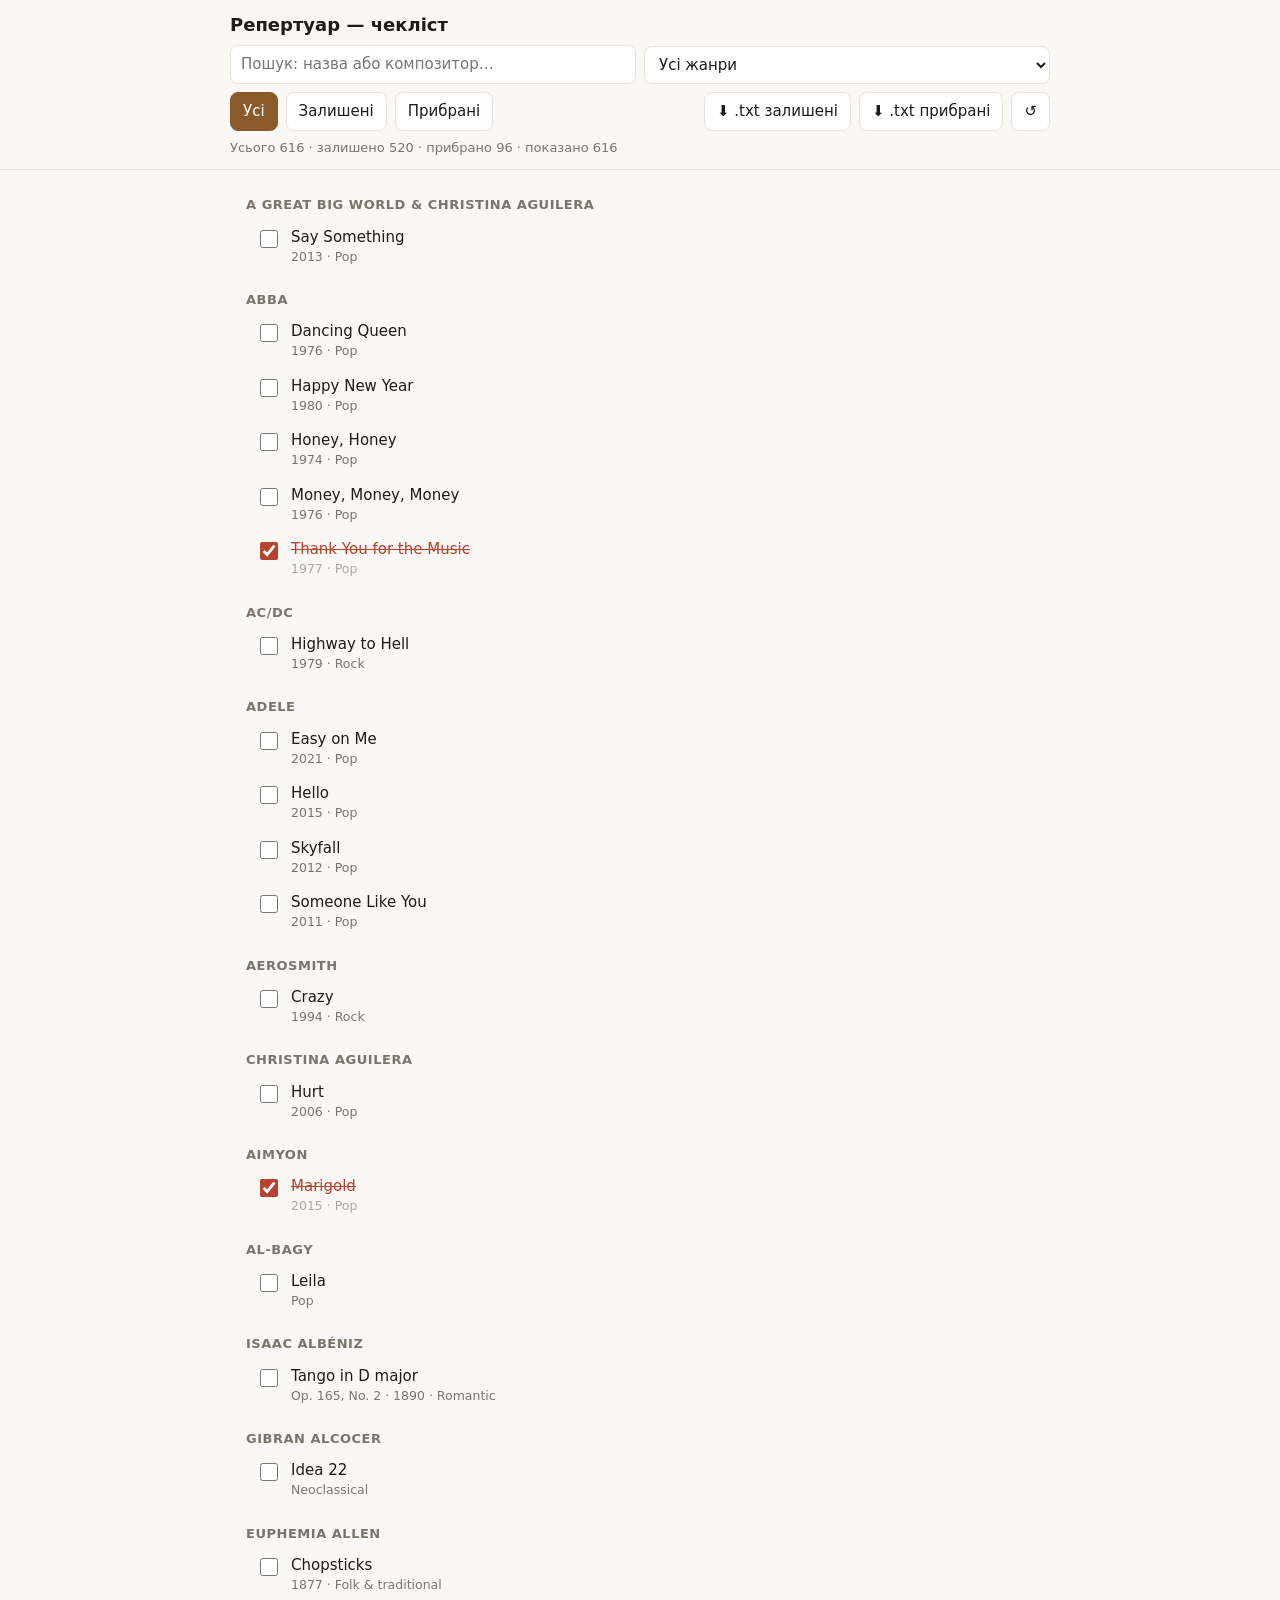
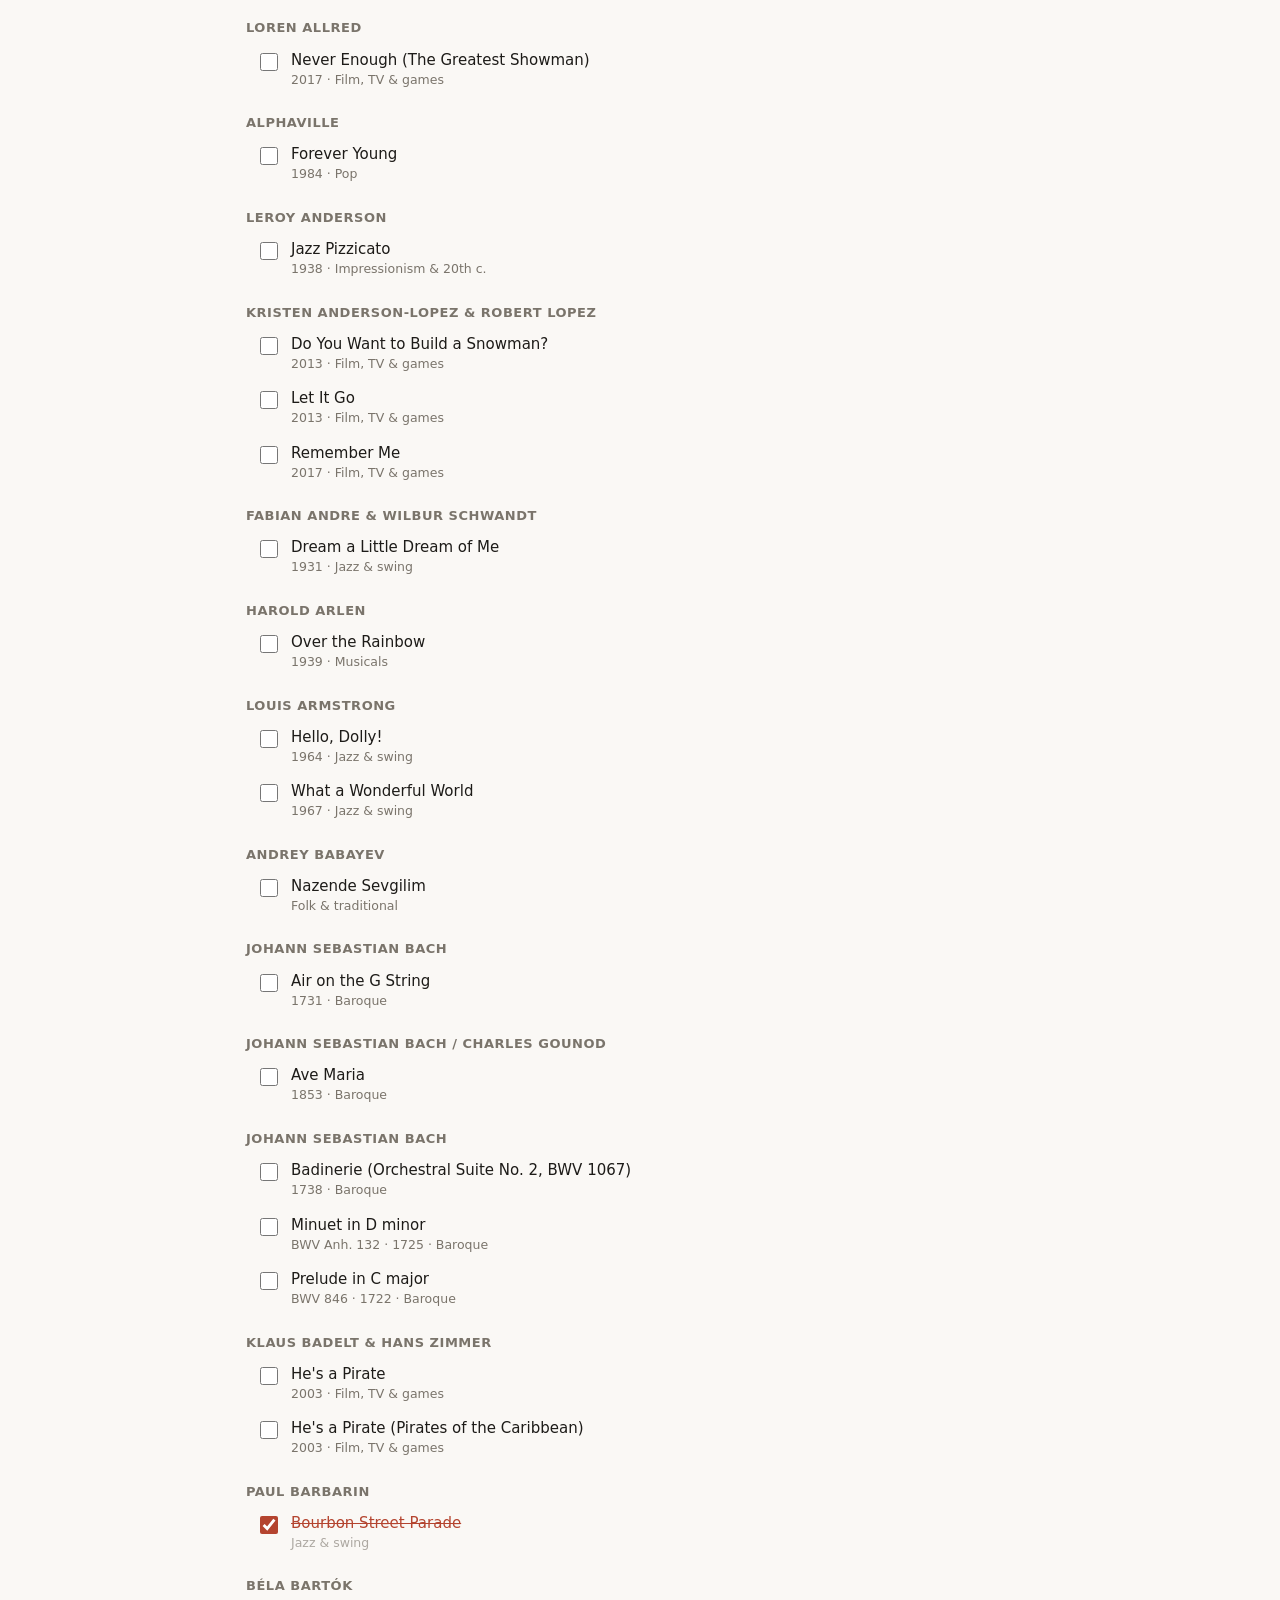
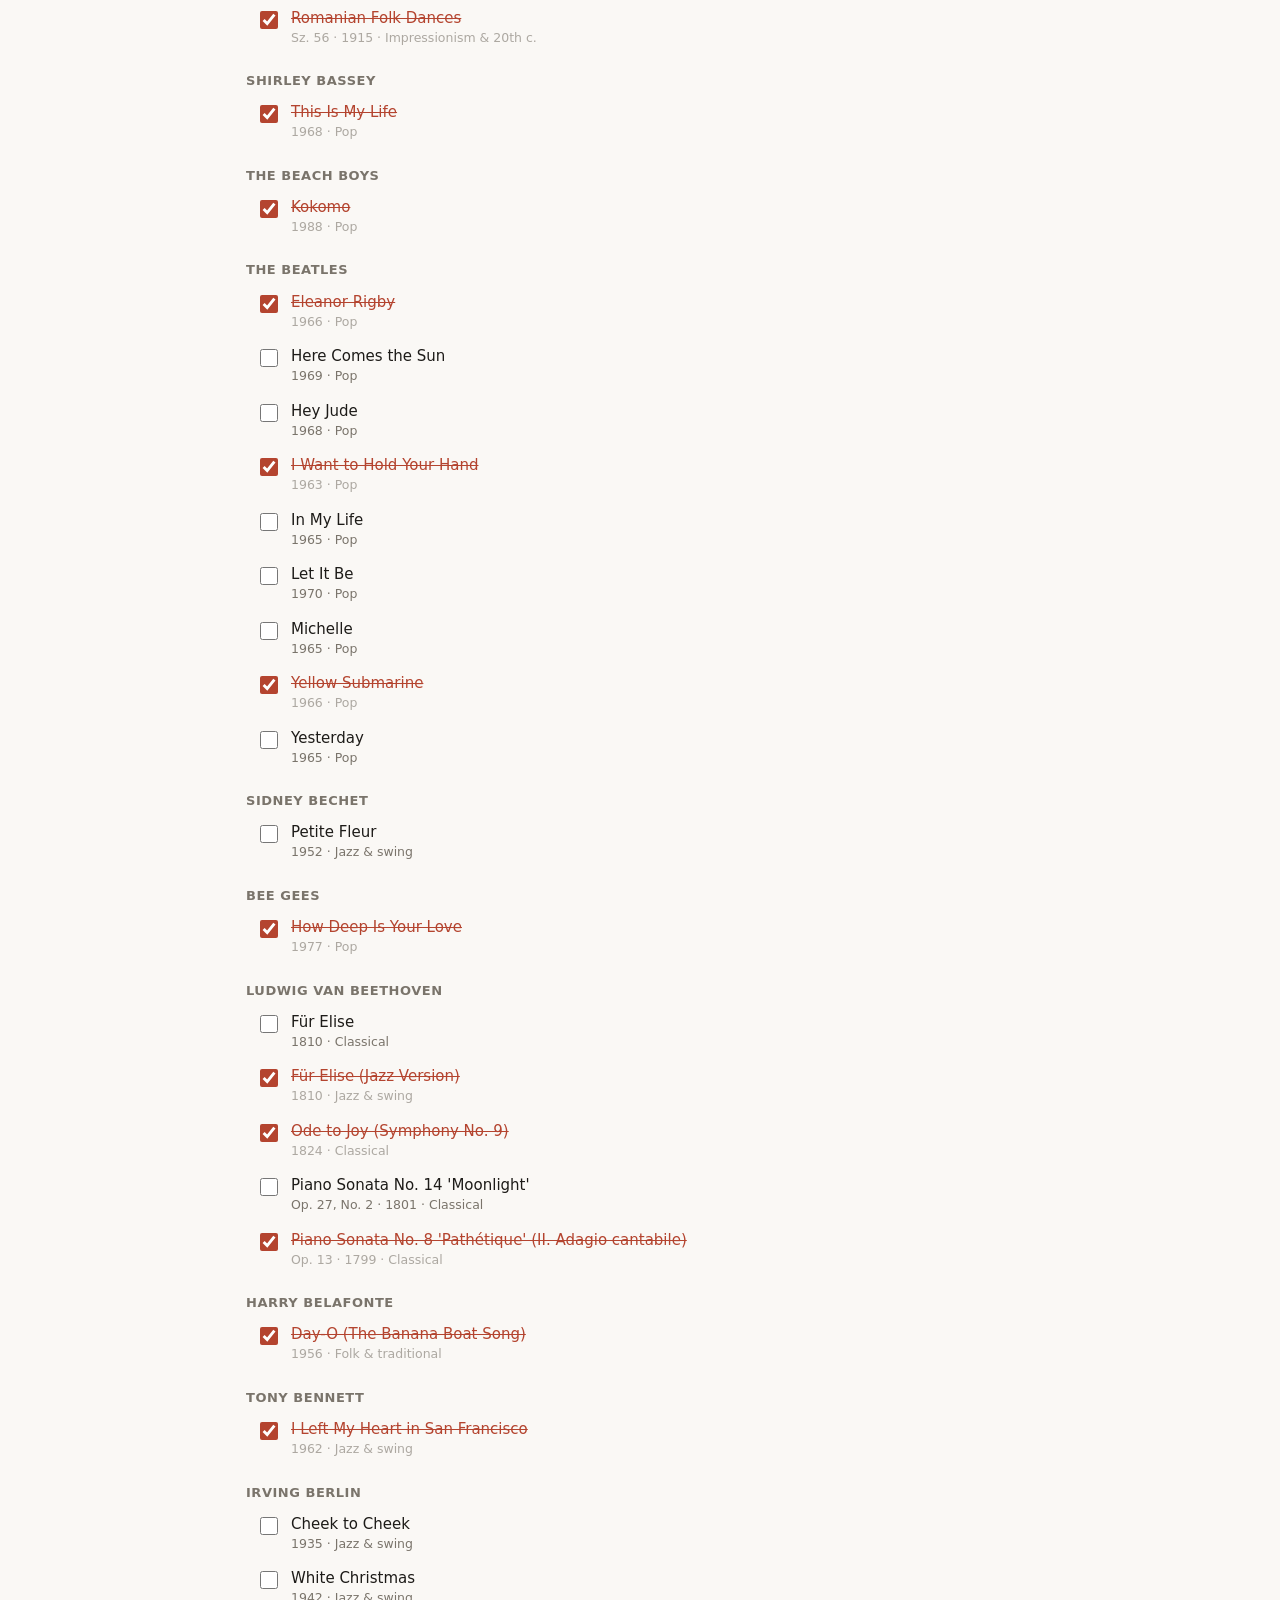
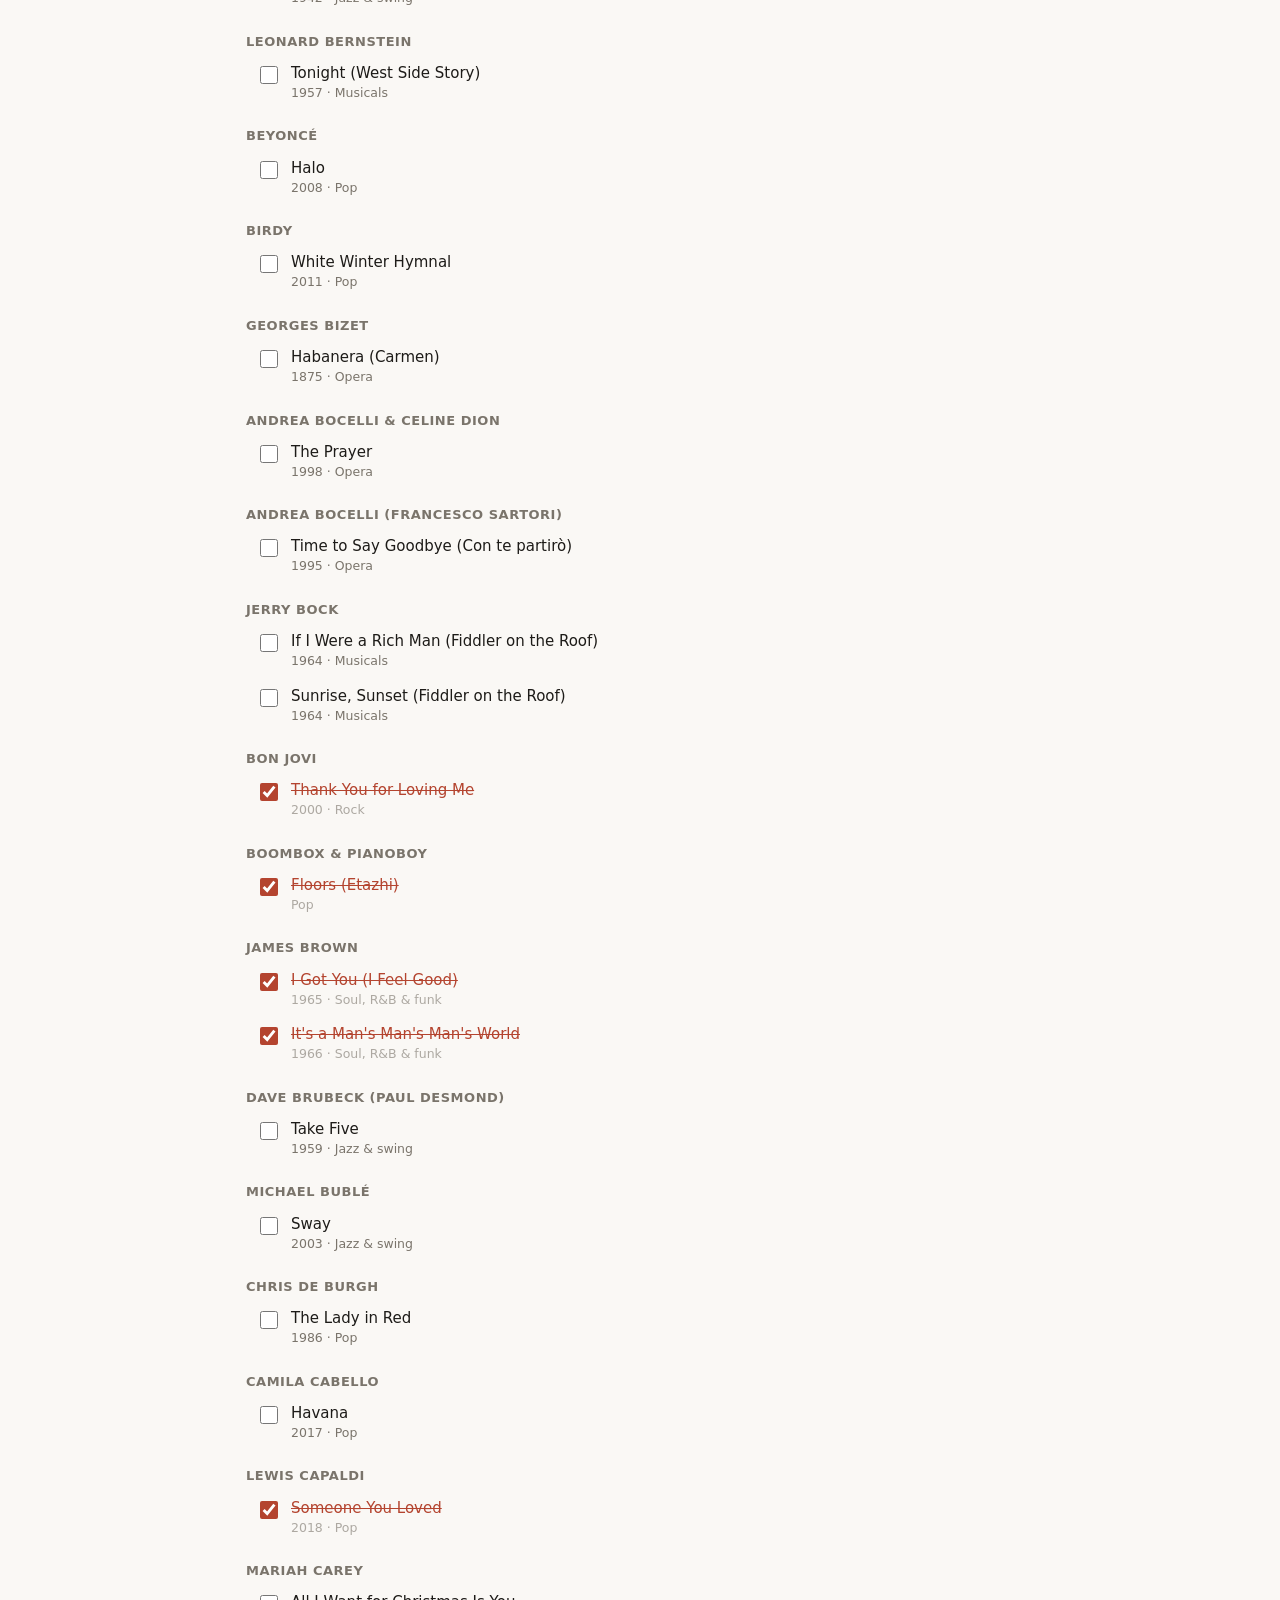
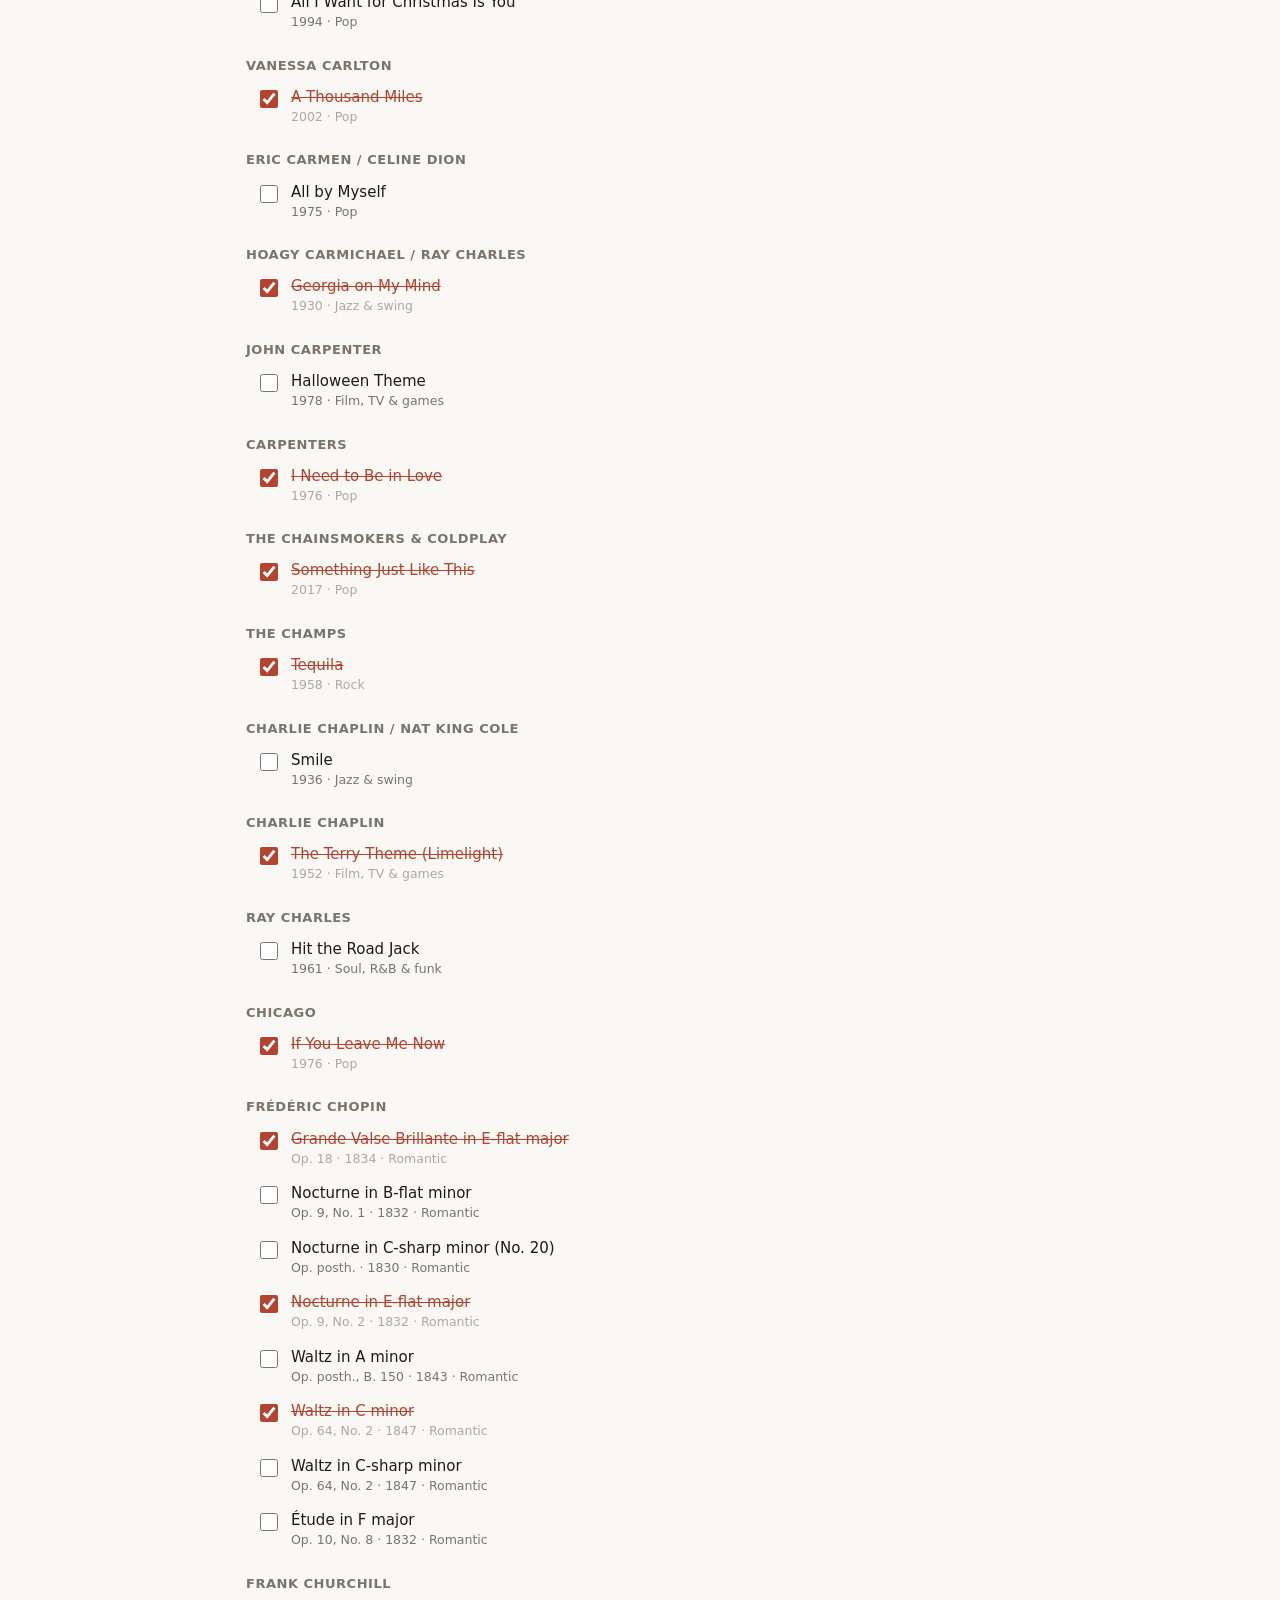
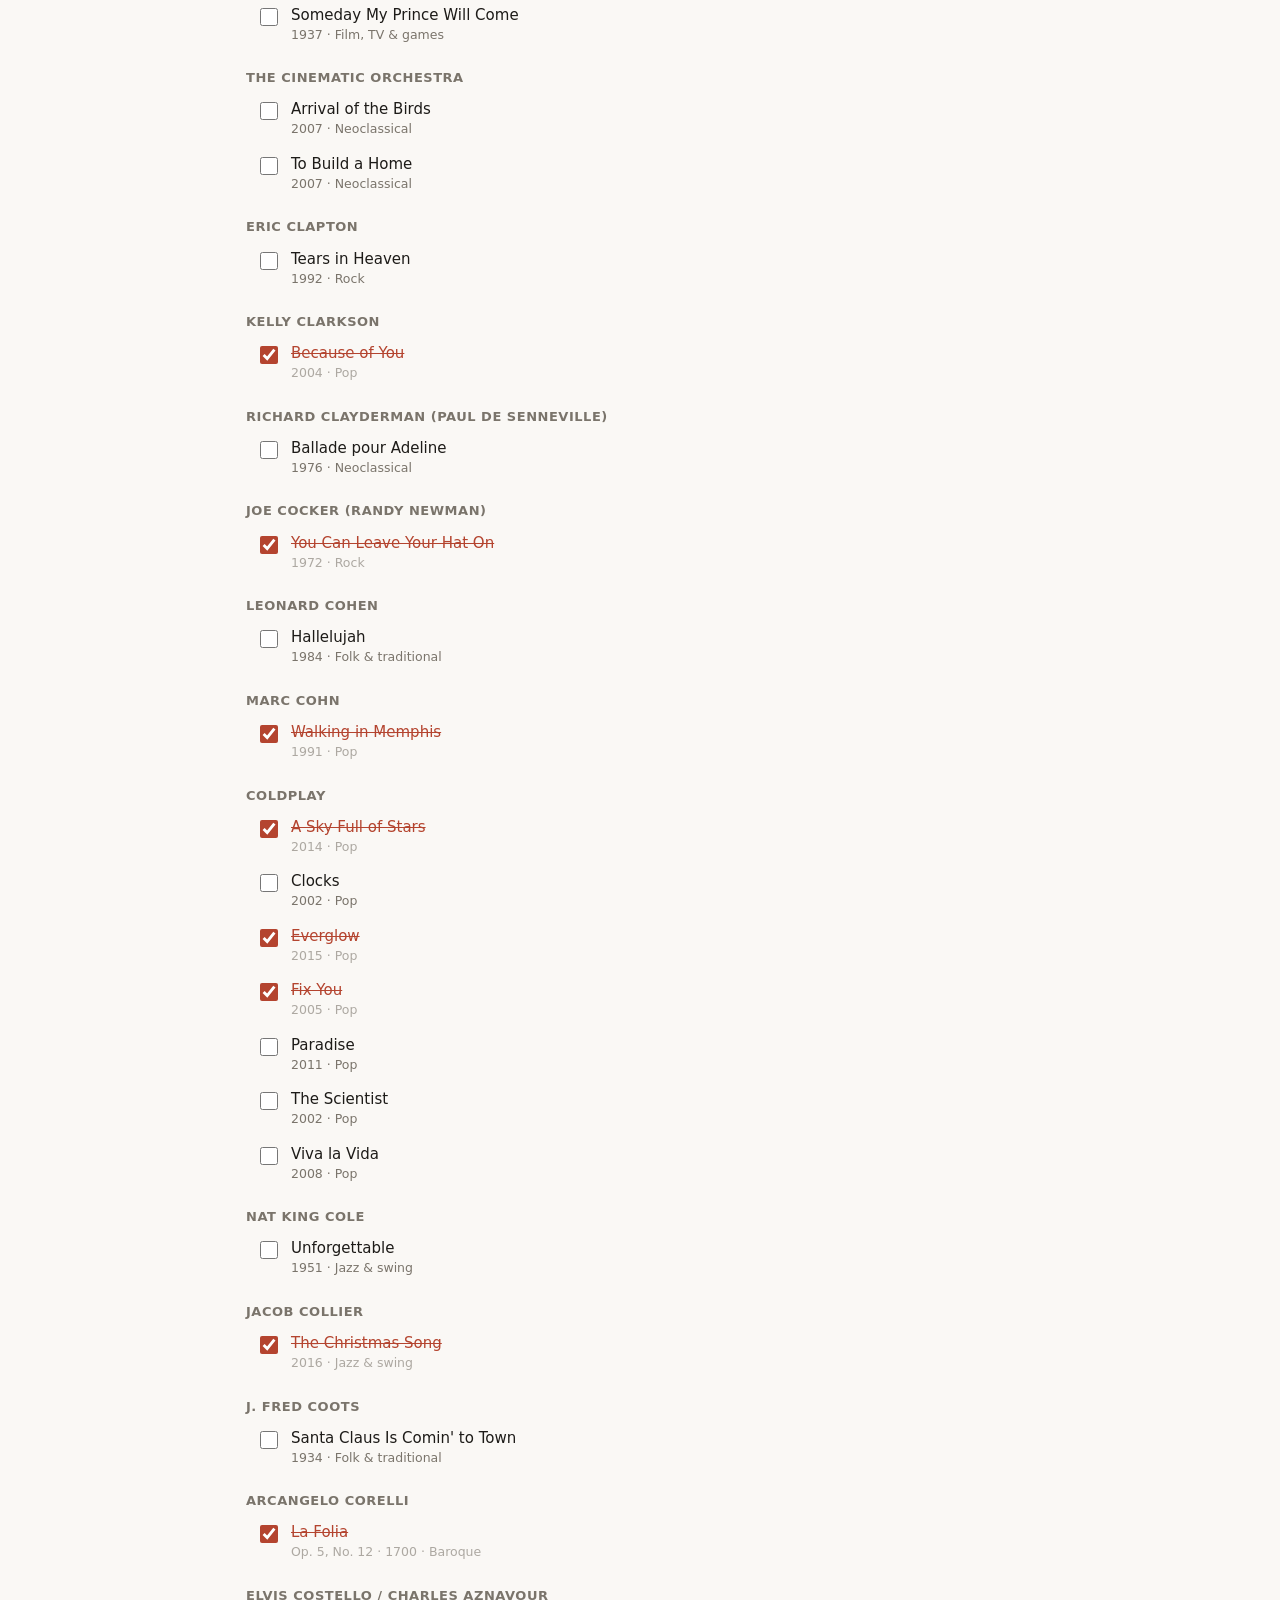
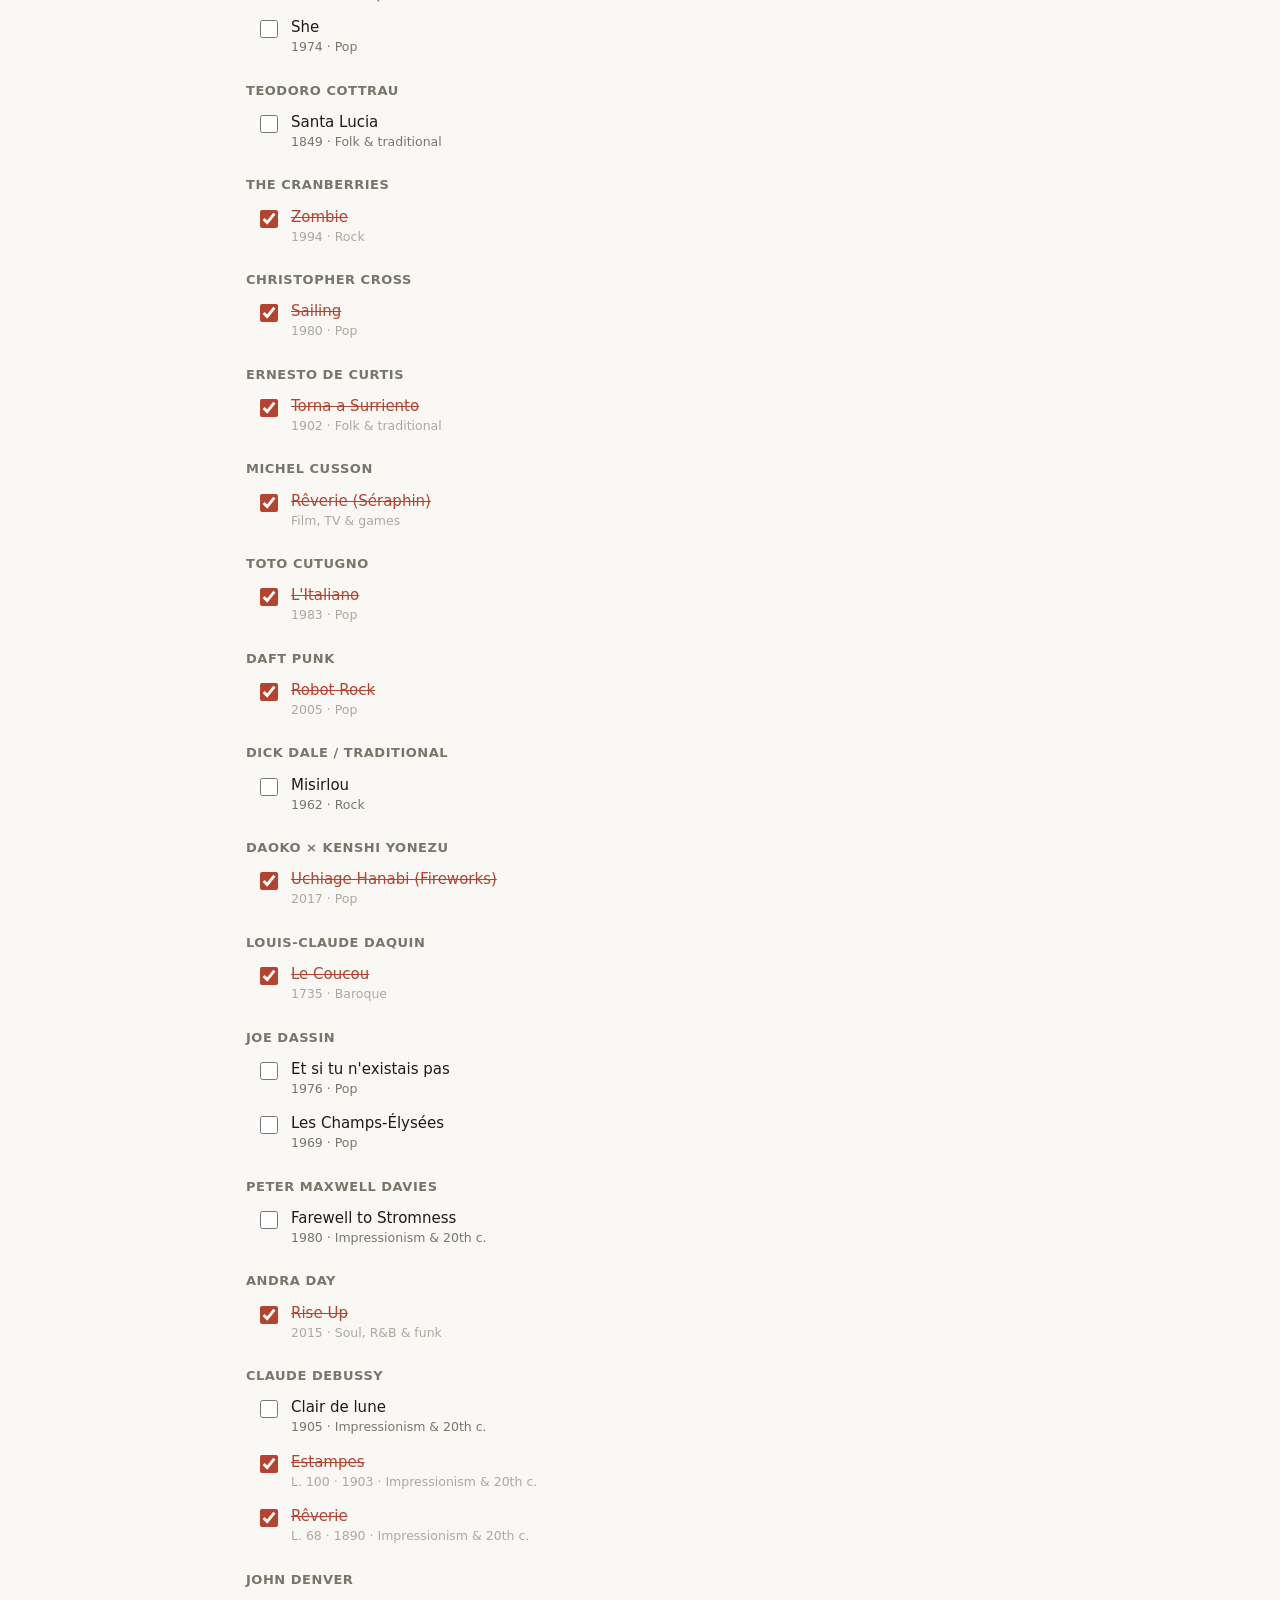
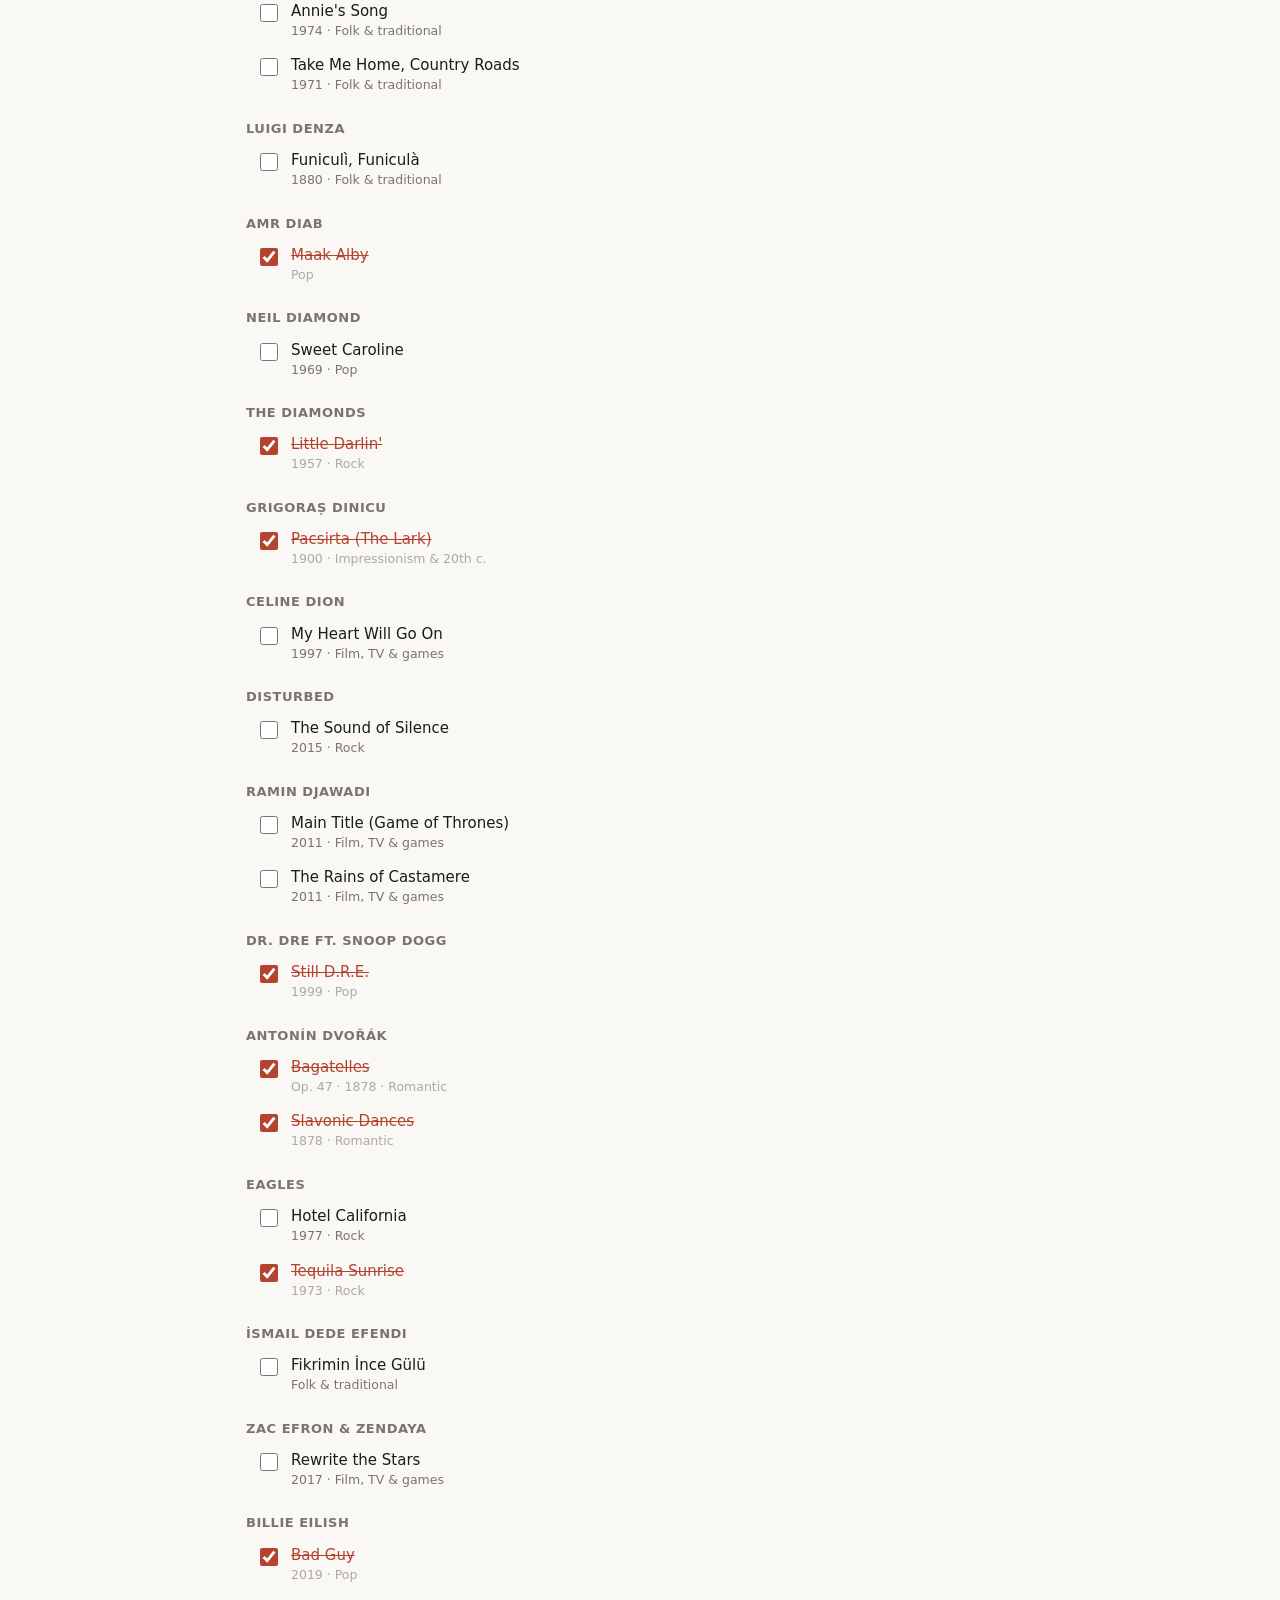
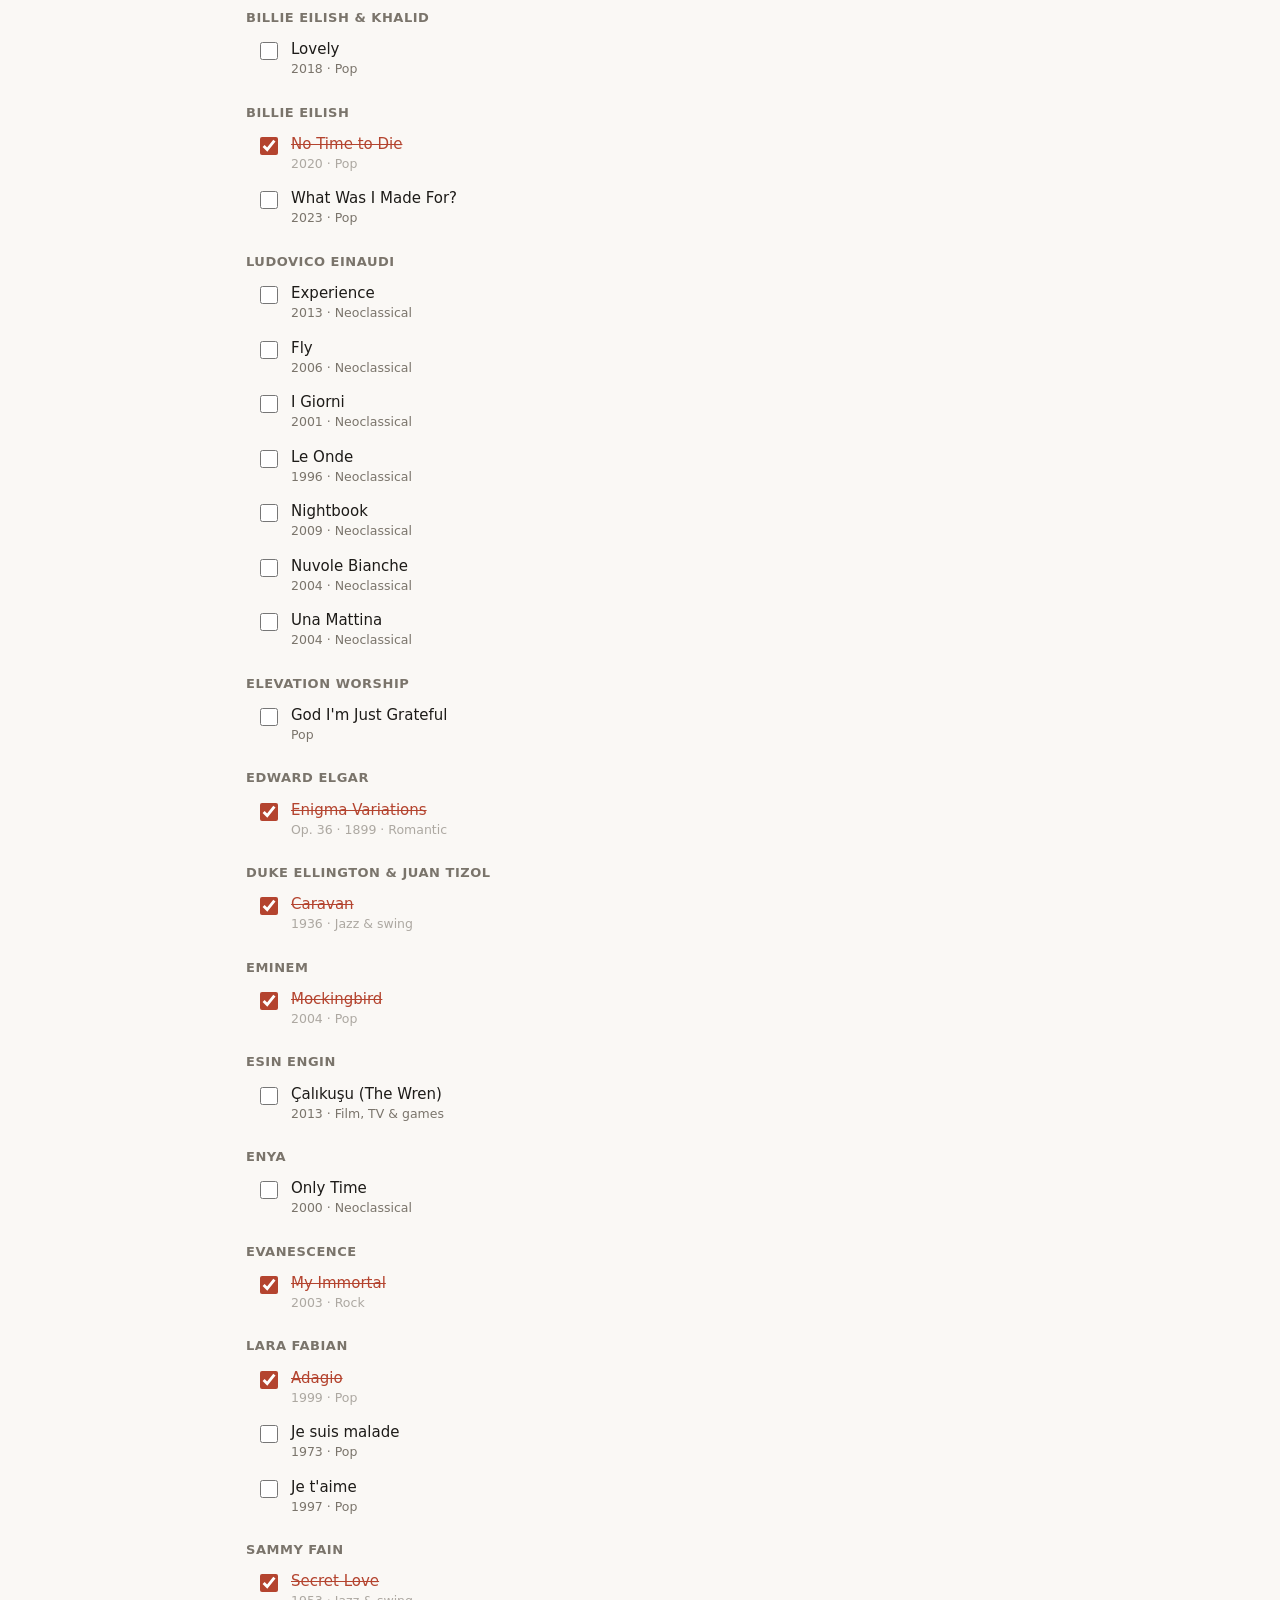
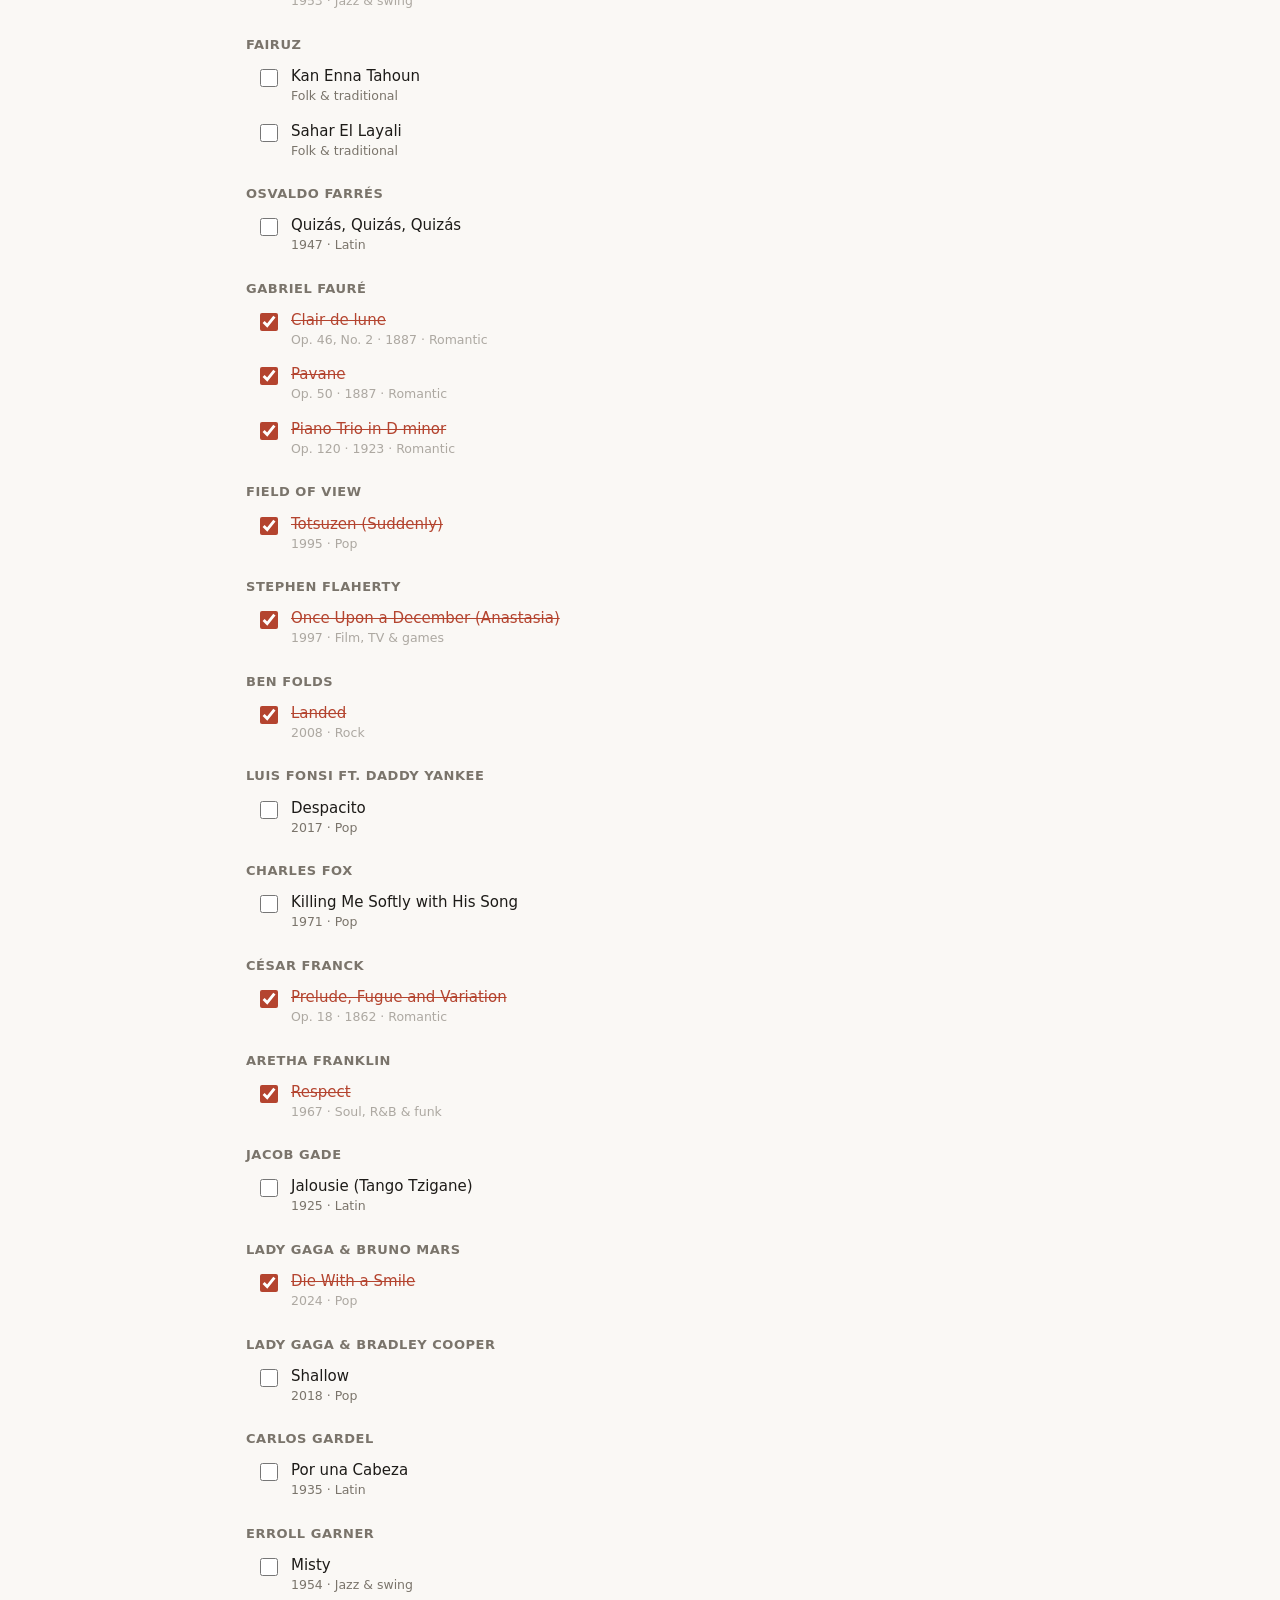
==== repertoire-checklist.html @ 1497eb6d "Implement code changes to enhance functionality and improve performance" ====
<!doctype html>
<html lang="uk">
<head>
<meta charset="utf-8">
<meta name="viewport" content="width=device-width, initial-scale=1">
<title>Репертуар — чекліст</title>
<style>
:root{--bg:#faf8f5;--card:#fff;--fg:#1d1b18;--mut:#7a746b;--line:#e8e3dc;--acc:#8a5a2b;--rm:#b4442f}
@media (prefers-color-scheme:dark){:root{--bg:#161513;--card:#1f1d1a;--fg:#ece7df;--mut:#9a9389;--line:#2f2c28;--acc:#d9a56a;--rm:#e0735c}}
*{box-sizing:border-box}
body{margin:0;background:var(--bg);color:var(--fg);font:15px/1.4 system-ui,-apple-system,Segoe UI,Roboto,sans-serif}
header{position:sticky;top:0;z-index:2;background:var(--bg);border-bottom:1px solid var(--line);padding:12px 16px}
.wrap{max-width:820px;margin:0 auto}
h1{font-size:18px;margin:0 0 8px}
.row{display:flex;flex-wrap:wrap;gap:8px;align-items:center}
input[type=search],select{flex:1 1 180px;padding:8px 10px;border:1px solid var(--line);border-radius:8px;background:var(--card);color:var(--fg);font:inherit}
button{padding:8px 12px;border:1px solid var(--line);border-radius:8px;background:var(--card);color:var(--fg);font:inherit;cursor:pointer}
button:hover{border-color:var(--acc)}
.tabs button[aria-pressed=true]{background:var(--acc);color:#fff;border-color:var(--acc)}
.stats{color:var(--mut);font-size:13px;margin-top:8px}
main{padding:8px 16px 60px}
h2{font-size:13px;text-transform:uppercase;letter-spacing:.04em;color:var(--mut);margin:18px 0 4px;font-weight:600}
label.item{display:flex;gap:10px;align-items:flex-start;padding:8px 10px;border-radius:8px;cursor:pointer}
label.item:hover{background:var(--card)}
label.item input{margin-top:3px;width:18px;height:18px;accent-color:var(--rm);flex:none}
.t{font-weight:500}
.m{color:var(--mut);font-size:12.5px}
label.item.off .t{text-decoration:line-through;color:var(--rm)}
label.item.off .m{opacity:.6}
.empty{color:var(--mut);padding:30px 0;text-align:center}
</style>
</head>
<body>
<header><div class="wrap">
  <h1>Репертуар — чекліст</h1>
  <div class="row">
    <input type="search" id="q" placeholder="Пошук: назва або композитор…">
    <select id="cat"><option value="">Усі жанри</option></select>
  </div>
  <div class="row tabs" style="margin-top:8px">
    <button data-f="all" aria-pressed="true">Усі</button>
    <button data-f="keep">Залишені</button>
    <button data-f="off">Прибрані</button>
    <span style="flex:1"></span>
    <button id="expKeep">⬇ .txt залишені</button>
    <button id="expOff">⬇ .txt прибрані</button>
    <button id="reset" title="Повернути початкову позначку">↺</button>
  </div>
  <div class="stats" id="stats"></div>
</div></header>
<main class="wrap" id="list"></main>
<script>
const DATA = [{"id":"a-great-big-world-christina-aguilera-say-something","composer":"A Great Big World & Christina Aguilera","title":"Say Something","catalogue":"","year":2013,"category":"pop"},{"id":"abba-dancing-queen","composer":"ABBA","title":"Dancing Queen","catalogue":"","year":1976,"category":"pop"},{"id":"abba-happy-new-year","composer":"ABBA","title":"Happy New Year","catalogue":"","year":1980,"category":"pop"},{"id":"abba-honey-honey","composer":"ABBA","title":"Honey, Honey","catalogue":"","year":1974,"category":"pop"},{"id":"abba-money-money-money","composer":"ABBA","title":"Money, Money, Money","catalogue":"","year":1976,"category":"pop"},{"id":"abba-thank-you-for-the-music","composer":"ABBA","title":"Thank You for the Music","catalogue":"","year":1977,"category":"pop"},{"id":"ac-dc-highway-to-hell","composer":"AC/DC","title":"Highway to Hell","catalogue":"","year":1979,"category":"rock"},{"id":"adele-easy-on-me","composer":"Adele","title":"Easy on Me","catalogue":"","year":2021,"category":"pop"},{"id":"adele-hello","composer":"Adele","title":"Hello","catalogue":"","year":2015,"category":"pop"},{"id":"adele-skyfall","composer":"Adele","title":"Skyfall","catalogue":"","year":2012,"category":"pop"},{"id":"adele-someone-like-you","composer":"Adele","title":"Someone Like You","catalogue":"","year":2011,"category":"pop"},{"id":"aerosmith-crazy","composer":"Aerosmith","title":"Crazy","catalogue":"","year":1994,"category":"rock"},{"id":"christina-aguilera-hurt","composer":"Christina Aguilera","title":"Hurt","catalogue":"","year":2006,"category":"pop"},{"id":"aimyon-marigold","composer":"Aimyon","title":"Marigold","catalogue":"","year":2015,"category":"pop"},{"id":"al-bagy-leila","composer":"Al-Bagy","title":"Leila","catalogue":"","year":null,"category":"pop"},{"id":"isaac-albeniz-tango-in-d-major-op-165-no-2","composer":"Isaac Albéniz","title":"Tango in D major","catalogue":"Op. 165, No. 2","year":1890,"category":"romantic"},{"id":"gibran-alcocer-idea-22","composer":"Gibran Alcocer","title":"Idea 22","catalogue":"","year":null,"category":"neoclassical"},{"id":"euphemia-allen-chopsticks","composer":"Euphemia Allen","title":"Chopsticks","catalogue":"","year":1877,"category":"folk"},{"id":"loren-allred-never-enough-the-greatest-showman","composer":"Loren Allred","title":"Never Enough (The Greatest Showman)","catalogue":"","year":2017,"category":"film"},{"id":"alphaville-forever-young","composer":"Alphaville","title":"Forever Young","catalogue":"","year":1984,"category":"pop"},{"id":"leroy-anderson-jazz-pizzicato","composer":"Leroy Anderson","title":"Jazz Pizzicato","catalogue":"","year":1938,"category":"modern"},{"id":"kristen-anderson-lopez-robert-lopez-do-you-want-to-build-a-snowman","composer":"Kristen Anderson-Lopez & Robert Lopez","title":"Do You Want to Build a Snowman?","catalogue":"","year":2013,"category":"film"},{"id":"kristen-anderson-lopez-robert-lopez-let-it-go","composer":"Kristen Anderson-Lopez & Robert Lopez","title":"Let It Go","catalogue":"","year":2013,"category":"film"},{"id":"kristen-anderson-lopez-robert-lopez-remember-me","composer":"Kristen Anderson-Lopez & Robert Lopez","title":"Remember Me","catalogue":"","year":2017,"category":"film"},{"id":"fabian-andre-wilbur-schwandt-dream-a-little-dream-of-me","composer":"Fabian Andre & Wilbur Schwandt","title":"Dream a Little Dream of Me","catalogue":"","year":1931,"category":"jazz"},{"id":"harold-arlen-over-the-rainbow","composer":"Harold Arlen","title":"Over the Rainbow","catalogue":"","year":1939,"category":"musical"},{"id":"louis-armstrong-hello-dolly","composer":"Louis Armstrong","title":"Hello, Dolly!","catalogue":"","year":1964,"category":"jazz"},{"id":"louis-armstrong-what-a-wonderful-world","composer":"Louis Armstrong","title":"What a Wonderful World","catalogue":"","year":1967,"category":"jazz"},{"id":"andrey-babayev-nazende-sevgilim","composer":"Andrey Babayev","title":"Nazende Sevgilim","catalogue":"","year":null,"category":"folk"},{"id":"johann-sebastian-bach-air-on-the-g-string","composer":"Johann Sebastian Bach","title":"Air on the G String","catalogue":"","year":1731,"category":"baroque"},{"id":"johann-sebastian-bach-charles-gounod-ave-maria","composer":"Johann Sebastian Bach / Charles Gounod","title":"Ave Maria","catalogue":"","year":1853,"category":"baroque"},{"id":"johann-sebastian-bach-badinerie-orchestral-suite-no-2-bwv-1067","composer":"Johann Sebastian Bach","title":"Badinerie (Orchestral Suite No. 2, BWV 1067)","catalogue":"","year":1738,"category":"baroque"},{"id":"johann-sebastian-bach-minuet-in-d-minor-bwv-anh-132","composer":"Johann Sebastian Bach","title":"Minuet in D minor","catalogue":"BWV Anh. 132","year":1725,"category":"baroque"},{"id":"johann-sebastian-bach-prelude-in-c-major-bwv-846","composer":"Johann Sebastian Bach","title":"Prelude in C major","catalogue":"BWV 846","year":1722,"category":"baroque"},{"id":"klaus-badelt-hans-zimmer-he-s-a-pirate","composer":"Klaus Badelt & Hans Zimmer","title":"He's a Pirate","catalogue":"","year":2003,"category":"film"},{"id":"klaus-badelt-hans-zimmer-he-s-a-pirate-pirates-of-the-caribbean","composer":"Klaus Badelt & Hans Zimmer","title":"He's a Pirate (Pirates of the Caribbean)","catalogue":"","year":2003,"category":"film"},{"id":"paul-barbarin-bourbon-street-parade","composer":"Paul Barbarin","title":"Bourbon Street Parade","catalogue":"","year":null,"category":"jazz"},{"id":"bela-bartok-romanian-folk-dances-sz-56","composer":"Béla Bartók","title":"Romanian Folk Dances","catalogue":"Sz. 56","year":1915,"category":"modern"},{"id":"shirley-bassey-this-is-my-life","composer":"Shirley Bassey","title":"This Is My Life","catalogue":"","year":1968,"category":"pop"},{"id":"the-beach-boys-kokomo","composer":"The Beach Boys","title":"Kokomo","catalogue":"","year":1988,"category":"pop"},{"id":"the-beatles-eleanor-rigby","composer":"The Beatles","title":"Eleanor Rigby","catalogue":"","year":1966,"category":"pop"},{"id":"the-beatles-here-comes-the-sun","composer":"The Beatles","title":"Here Comes the Sun","catalogue":"","year":1969,"category":"pop"},{"id":"the-beatles-hey-jude","composer":"The Beatles","title":"Hey Jude","catalogue":"","year":1968,"category":"pop"},{"id":"the-beatles-i-want-to-hold-your-hand","composer":"The Beatles","title":"I Want to Hold Your Hand","catalogue":"","year":1963,"category":"pop"},{"id":"the-beatles-in-my-life","composer":"The Beatles","title":"In My Life","catalogue":"","year":1965,"category":"pop"},{"id":"the-beatles-let-it-be","composer":"The Beatles","title":"Let It Be","catalogue":"","year":1970,"category":"pop"},{"id":"the-beatles-michelle","composer":"The Beatles","title":"Michelle","catalogue":"","year":1965,"category":"pop"},{"id":"the-beatles-yellow-submarine","composer":"The Beatles","title":"Yellow Submarine","catalogue":"","year":1966,"category":"pop"},{"id":"the-beatles-yesterday","composer":"The Beatles","title":"Yesterday","catalogue":"","year":1965,"category":"pop"},{"id":"sidney-bechet-petite-fleur","composer":"Sidney Bechet","title":"Petite Fleur","catalogue":"","year":1952,"category":"jazz"},{"id":"bee-gees-how-deep-is-your-love","composer":"Bee Gees","title":"How Deep Is Your Love","catalogue":"","year":1977,"category":"pop"},{"id":"ludwig-van-beethoven-fur-elise","composer":"Ludwig van Beethoven","title":"Für Elise","catalogue":"","year":1810,"category":"classical"},{"id":"ludwig-van-beethoven-fur-elise-jazz-version","composer":"Ludwig van Beethoven","title":"Für Elise (Jazz Version)","catalogue":"","year":1810,"category":"jazz"},{"id":"ludwig-van-beethoven-ode-to-joy-symphony-no-9","composer":"Ludwig van Beethoven","title":"Ode to Joy (Symphony No. 9)","catalogue":"","year":1824,"category":"classical"},{"id":"ludwig-van-beethoven-piano-sonata-no-14-moonlight-op-27-no-2","composer":"Ludwig van Beethoven","title":"Piano Sonata No. 14 'Moonlight'","catalogue":"Op. 27, No. 2","year":1801,"category":"classical"},{"id":"ludwig-van-beethoven-piano-sonata-no-8-pathetique-ii-adagio-cantabile","composer":"Ludwig van Beethoven","title":"Piano Sonata No. 8 'Pathétique' (II. Adagio cantabile)","catalogue":"Op. 13","year":1799,"category":"classical"},{"id":"harry-belafonte-day-o-the-banana-boat-song","composer":"Harry Belafonte","title":"Day-O (The Banana Boat Song)","catalogue":"","year":1956,"category":"folk"},{"id":"tony-bennett-i-left-my-heart-in-san-francisco","composer":"Tony Bennett","title":"I Left My Heart in San Francisco","catalogue":"","year":1962,"category":"jazz"},{"id":"irving-berlin-cheek-to-cheek","composer":"Irving Berlin","title":"Cheek to Cheek","catalogue":"","year":1935,"category":"jazz"},{"id":"irving-berlin-white-christmas","composer":"Irving Berlin","title":"White Christmas","catalogue":"","year":1942,"category":"jazz"},{"id":"leonard-bernstein-tonight-west-side-story","composer":"Leonard Bernstein","title":"Tonight (West Side Story)","catalogue":"","year":1957,"category":"musical"},{"id":"beyonce-halo","composer":"Beyoncé","title":"Halo","catalogue":"","year":2008,"category":"pop"},{"id":"birdy-white-winter-hymnal","composer":"Birdy","title":"White Winter Hymnal","catalogue":"","year":2011,"category":"pop"},{"id":"georges-bizet-habanera-carmen","composer":"Georges Bizet","title":"Habanera (Carmen)","catalogue":"","year":1875,"category":"opera"},{"id":"andrea-bocelli-celine-dion-the-prayer","composer":"Andrea Bocelli & Celine Dion","title":"The Prayer","catalogue":"","year":1998,"category":"opera"},{"id":"andrea-bocelli-francesco-sartori-time-to-say-goodbye-con-te-partiro","composer":"Andrea Bocelli (Francesco Sartori)","title":"Time to Say Goodbye (Con te partirò)","catalogue":"","year":1995,"category":"opera"},{"id":"jerry-bock-if-i-were-a-rich-man-fiddler-on-the-roof","composer":"Jerry Bock","title":"If I Were a Rich Man (Fiddler on the Roof)","catalogue":"","year":1964,"category":"musical"},{"id":"jerry-bock-sunrise-sunset-fiddler-on-the-roof","composer":"Jerry Bock","title":"Sunrise, Sunset (Fiddler on the Roof)","catalogue":"","year":1964,"category":"musical"},{"id":"bon-jovi-thank-you-for-loving-me","composer":"Bon Jovi","title":"Thank You for Loving Me","catalogue":"","year":2000,"category":"rock"},{"id":"boombox-pianoboy-floors-etazhi","composer":"Boombox & Pianoboy","title":"Floors (Etazhi)","catalogue":"","year":null,"category":"pop"},{"id":"james-brown-i-got-you-i-feel-good","composer":"James Brown","title":"I Got You (I Feel Good)","catalogue":"","year":1965,"category":"soul"},{"id":"james-brown-it-s-a-man-s-man-s-man-s-world","composer":"James Brown","title":"It's a Man's Man's Man's World","catalogue":"","year":1966,"category":"soul"},{"id":"dave-brubeck-paul-desmond-take-five","composer":"Dave Brubeck (Paul Desmond)","title":"Take Five","catalogue":"","year":1959,"category":"jazz"},{"id":"michael-buble-sway","composer":"Michael Bublé","title":"Sway","catalogue":"","year":2003,"category":"jazz"},{"id":"chris-de-burgh-the-lady-in-red","composer":"Chris de Burgh","title":"The Lady in Red","catalogue":"","year":1986,"category":"pop"},{"id":"camila-cabello-havana","composer":"Camila Cabello","title":"Havana","catalogue":"","year":2017,"category":"pop"},{"id":"lewis-capaldi-someone-you-loved","composer":"Lewis Capaldi","title":"Someone You Loved","catalogue":"","year":2018,"category":"pop"},{"id":"mariah-carey-all-i-want-for-christmas-is-you","composer":"Mariah Carey","title":"All I Want for Christmas Is You","catalogue":"","year":1994,"category":"pop"},{"id":"vanessa-carlton-a-thousand-miles","composer":"Vanessa Carlton","title":"A Thousand Miles","catalogue":"","year":2002,"category":"pop"},{"id":"eric-carmen-celine-dion-all-by-myself","composer":"Eric Carmen / Celine Dion","title":"All by Myself","catalogue":"","year":1975,"category":"pop"},{"id":"hoagy-carmichael-ray-charles-georgia-on-my-mind","composer":"Hoagy Carmichael / Ray Charles","title":"Georgia on My Mind","catalogue":"","year":1930,"category":"jazz"},{"id":"john-carpenter-halloween-theme","composer":"John Carpenter","title":"Halloween Theme","catalogue":"","year":1978,"category":"film"},{"id":"carpenters-i-need-to-be-in-love","composer":"Carpenters","title":"I Need to Be in Love","catalogue":"","year":1976,"category":"pop"},{"id":"the-chainsmokers-coldplay-something-just-like-this","composer":"The Chainsmokers & Coldplay","title":"Something Just Like This","catalogue":"","year":2017,"category":"pop"},{"id":"the-champs-tequila","composer":"The Champs","title":"Tequila","catalogue":"","year":1958,"category":"rock"},{"id":"charlie-chaplin-nat-king-cole-smile","composer":"Charlie Chaplin / Nat King Cole","title":"Smile","catalogue":"","year":1936,"category":"jazz"},{"id":"charlie-chaplin-the-terry-theme-limelight","composer":"Charlie Chaplin","title":"The Terry Theme (Limelight)","catalogue":"","year":1952,"category":"film"},{"id":"ray-charles-hit-the-road-jack","composer":"Ray Charles","title":"Hit the Road Jack","catalogue":"","year":1961,"category":"soul"},{"id":"chicago-if-you-leave-me-now","composer":"Chicago","title":"If You Leave Me Now","catalogue":"","year":1976,"category":"pop"},{"id":"frederic-chopin-grande-valse-brillante-in-e-flat-major-op-18","composer":"Frédéric Chopin","title":"Grande Valse Brillante in E-flat major","catalogue":"Op. 18","year":1834,"category":"romantic"},{"id":"frederic-chopin-nocturne-in-b-flat-minor-op-9-no-1","composer":"Frédéric Chopin","title":"Nocturne in B-flat minor","catalogue":"Op. 9, No. 1","year":1832,"category":"romantic"},{"id":"frederic-chopin-nocturne-in-c-sharp-minor-no-20-op-posth","composer":"Frédéric Chopin","title":"Nocturne in C-sharp minor (No. 20)","catalogue":"Op. posth.","year":1830,"category":"romantic"},{"id":"frederic-chopin-nocturne-in-e-flat-major-op-9-no-2","composer":"Frédéric Chopin","title":"Nocturne in E-flat major","catalogue":"Op. 9, No. 2","year":1832,"category":"romantic"},{"id":"frederic-chopin-waltz-in-a-minor-op-posth-b-150","composer":"Frédéric Chopin","title":"Waltz in A minor","catalogue":"Op. posth., B. 150","year":1843,"category":"romantic"},{"id":"frederic-chopin-waltz-in-c-minor-op-64-no-2","composer":"Frédéric Chopin","title":"Waltz in C minor","catalogue":"Op. 64, No. 2","year":1847,"category":"romantic"},{"id":"frederic-chopin-waltz-in-c-sharp-minor-op-64-no-2","composer":"Frédéric Chopin","title":"Waltz in C-sharp minor","catalogue":"Op. 64, No. 2","year":1847,"category":"romantic"},{"id":"frederic-chopin-etude-in-f-major-op-10-no-8","composer":"Frédéric Chopin","title":"Étude in F major","catalogue":"Op. 10, No. 8","year":1832,"category":"romantic"},{"id":"frank-churchill-someday-my-prince-will-come","composer":"Frank Churchill","title":"Someday My Prince Will Come","catalogue":"","year":1937,"category":"film"},{"id":"the-cinematic-orchestra-arrival-of-the-birds","composer":"The Cinematic Orchestra","title":"Arrival of the Birds","catalogue":"","year":2007,"category":"neoclassical"},{"id":"the-cinematic-orchestra-to-build-a-home","composer":"The Cinematic Orchestra","title":"To Build a Home","catalogue":"","year":2007,"category":"neoclassical"},{"id":"eric-clapton-tears-in-heaven","composer":"Eric Clapton","title":"Tears in Heaven","catalogue":"","year":1992,"category":"rock"},{"id":"kelly-clarkson-because-of-you","composer":"Kelly Clarkson","title":"Because of You","catalogue":"","year":2004,"category":"pop"},{"id":"richard-clayderman-paul-de-senneville-ballade-pour-adeline","composer":"Richard Clayderman (Paul de Senneville)","title":"Ballade pour Adeline","catalogue":"","year":1976,"category":"neoclassical"},{"id":"joe-cocker-randy-newman-you-can-leave-your-hat-on","composer":"Joe Cocker (Randy Newman)","title":"You Can Leave Your Hat On","catalogue":"","year":1972,"category":"rock"},{"id":"leonard-cohen-hallelujah","composer":"Leonard Cohen","title":"Hallelujah","catalogue":"","year":1984,"category":"folk"},{"id":"marc-cohn-walking-in-memphis","composer":"Marc Cohn","title":"Walking in Memphis","catalogue":"","year":1991,"category":"pop"},{"id":"coldplay-a-sky-full-of-stars","composer":"Coldplay","title":"A Sky Full of Stars","catalogue":"","year":2014,"category":"pop"},{"id":"coldplay-clocks","composer":"Coldplay","title":"Clocks","catalogue":"","year":2002,"category":"pop"},{"id":"coldplay-everglow","composer":"Coldplay","title":"Everglow","catalogue":"","year":2015,"category":"pop"},{"id":"coldplay-fix-you","composer":"Coldplay","title":"Fix You","catalogue":"","year":2005,"category":"pop"},{"id":"coldplay-paradise","composer":"Coldplay","title":"Paradise","catalogue":"","year":2011,"category":"pop"},{"id":"coldplay-the-scientist","composer":"Coldplay","title":"The Scientist","catalogue":"","year":2002,"category":"pop"},{"id":"coldplay-viva-la-vida","composer":"Coldplay","title":"Viva la Vida","catalogue":"","year":2008,"category":"pop"},{"id":"nat-king-cole-unforgettable","composer":"Nat King Cole","title":"Unforgettable","catalogue":"","year":1951,"category":"jazz"},{"id":"jacob-collier-the-christmas-song","composer":"Jacob Collier","title":"The Christmas Song","catalogue":"","year":2016,"category":"jazz"},{"id":"j-fred-coots-santa-claus-is-comin-to-town","composer":"J. Fred Coots","title":"Santa Claus Is Comin' to Town","catalogue":"","year":1934,"category":"folk"},{"id":"arcangelo-corelli-la-folia-op-5-no-12","composer":"Arcangelo Corelli","title":"La Folia","catalogue":"Op. 5, No. 12","year":1700,"category":"baroque"},{"id":"elvis-costello-charles-aznavour-she","composer":"Elvis Costello / Charles Aznavour","title":"She","catalogue":"","year":1974,"category":"pop"},{"id":"teodoro-cottrau-santa-lucia","composer":"Teodoro Cottrau","title":"Santa Lucia","catalogue":"","year":1849,"category":"folk"},{"id":"the-cranberries-zombie","composer":"The Cranberries","title":"Zombie","catalogue":"","year":1994,"category":"rock"},{"id":"christopher-cross-sailing","composer":"Christopher Cross","title":"Sailing","catalogue":"","year":1980,"category":"pop"},{"id":"ernesto-de-curtis-torna-a-surriento","composer":"Ernesto De Curtis","title":"Torna a Surriento","catalogue":"","year":1902,"category":"folk"},{"id":"michel-cusson-reverie-seraphin","composer":"Michel Cusson","title":"Rêverie (Séraphin)","catalogue":"","year":null,"category":"film"},{"id":"toto-cutugno-l-italiano","composer":"Toto Cutugno","title":"L'Italiano","catalogue":"","year":1983,"category":"pop"},{"id":"daft-punk-robot-rock","composer":"Daft Punk","title":"Robot Rock","catalogue":"","year":2005,"category":"pop"},{"id":"dick-dale-traditional-misirlou","composer":"Dick Dale / Traditional","title":"Misirlou","catalogue":"","year":1962,"category":"rock"},{"id":"daoko-kenshi-yonezu-uchiage-hanabi-fireworks","composer":"DAOKO × Kenshi Yonezu","title":"Uchiage Hanabi (Fireworks)","catalogue":"","year":2017,"category":"pop"},{"id":"louis-claude-daquin-le-coucou","composer":"Louis-Claude Daquin","title":"Le Coucou","catalogue":"","year":1735,"category":"baroque"},{"id":"joe-dassin-et-si-tu-n-existais-pas","composer":"Joe Dassin","title":"Et si tu n'existais pas","catalogue":"","year":1976,"category":"pop"},{"id":"joe-dassin-les-champs-elysees","composer":"Joe Dassin","title":"Les Champs-Élysées","catalogue":"","year":1969,"category":"pop"},{"id":"peter-maxwell-davies-farewell-to-stromness","composer":"Peter Maxwell Davies","title":"Farewell to Stromness","catalogue":"","year":1980,"category":"modern"},{"id":"andra-day-rise-up","composer":"Andra Day","title":"Rise Up","catalogue":"","year":2015,"category":"soul"},{"id":"claude-debussy-clair-de-lune","composer":"Claude Debussy","title":"Clair de lune","catalogue":"","year":1905,"category":"modern"},{"id":"claude-debussy-estampes-l-100","composer":"Claude Debussy","title":"Estampes","catalogue":"L. 100","year":1903,"category":"modern"},{"id":"claude-debussy-reverie-l-68","composer":"Claude Debussy","title":"Rêverie","catalogue":"L. 68","year":1890,"category":"modern"},{"id":"john-denver-annie-s-song","composer":"John Denver","title":"Annie's Song","catalogue":"","year":1974,"category":"folk"},{"id":"john-denver-take-me-home-country-roads","composer":"John Denver","title":"Take Me Home, Country Roads","catalogue":"","year":1971,"category":"folk"},{"id":"luigi-denza-funiculi-funicula","composer":"Luigi Denza","title":"Funiculì, Funiculà","catalogue":"","year":1880,"category":"folk"},{"id":"amr-diab-maak-alby","composer":"Amr Diab","title":"Maak Alby","catalogue":"","year":null,"category":"pop"},{"id":"neil-diamond-sweet-caroline","composer":"Neil Diamond","title":"Sweet Caroline","catalogue":"","year":1969,"category":"pop"},{"id":"the-diamonds-little-darlin","composer":"The Diamonds","title":"Little Darlin'","catalogue":"","year":1957,"category":"rock"},{"id":"grigoras-dinicu-pacsirta-the-lark","composer":"Grigoraș Dinicu","title":"Pacsirta (The Lark)","catalogue":"","year":1900,"category":"modern"},{"id":"celine-dion-my-heart-will-go-on","composer":"Celine Dion","title":"My Heart Will Go On","catalogue":"","year":1997,"category":"film"},{"id":"disturbed-the-sound-of-silence","composer":"Disturbed","title":"The Sound of Silence","catalogue":"","year":2015,"category":"rock"},{"id":"ramin-djawadi-main-title-game-of-thrones","composer":"Ramin Djawadi","title":"Main Title (Game of Thrones)","catalogue":"","year":2011,"category":"film"},{"id":"ramin-djawadi-the-rains-of-castamere","composer":"Ramin Djawadi","title":"The Rains of Castamere","catalogue":"","year":2011,"category":"film"},{"id":"dr-dre-ft-snoop-dogg-still-d-r-e","composer":"Dr. Dre ft. Snoop Dogg","title":"Still D.R.E.","catalogue":"","year":1999,"category":"pop"},{"id":"antonin-dvorak-bagatelles-op-47","composer":"Antonín Dvořák","title":"Bagatelles","catalogue":"Op. 47","year":1878,"category":"romantic"},{"id":"antonin-dvorak-slavonic-dances","composer":"Antonín Dvořák","title":"Slavonic Dances","catalogue":"","year":1878,"category":"romantic"},{"id":"eagles-hotel-california","composer":"Eagles","title":"Hotel California","catalogue":"","year":1977,"category":"rock"},{"id":"eagles-tequila-sunrise","composer":"Eagles","title":"Tequila Sunrise","catalogue":"","year":1973,"category":"rock"},{"id":"ismail-dede-efendi-fikrimin-ince-gulu","composer":"İsmail Dede Efendi","title":"Fikrimin İnce Gülü","catalogue":"","year":null,"category":"folk"},{"id":"zac-efron-zendaya-rewrite-the-stars","composer":"Zac Efron & Zendaya","title":"Rewrite the Stars","catalogue":"","year":2017,"category":"film"},{"id":"billie-eilish-bad-guy","composer":"Billie Eilish","title":"Bad Guy","catalogue":"","year":2019,"category":"pop"},{"id":"billie-eilish-khalid-lovely","composer":"Billie Eilish & Khalid","title":"Lovely","catalogue":"","year":2018,"category":"pop"},{"id":"billie-eilish-no-time-to-die","composer":"Billie Eilish","title":"No Time to Die","catalogue":"","year":2020,"category":"pop"},{"id":"billie-eilish-what-was-i-made-for","composer":"Billie Eilish","title":"What Was I Made For?","catalogue":"","year":2023,"category":"pop"},{"id":"ludovico-einaudi-experience","composer":"Ludovico Einaudi","title":"Experience","catalogue":"","year":2013,"category":"neoclassical"},{"id":"ludovico-einaudi-fly","composer":"Ludovico Einaudi","title":"Fly","catalogue":"","year":2006,"category":"neoclassical"},{"id":"ludovico-einaudi-i-giorni","composer":"Ludovico Einaudi","title":"I Giorni","catalogue":"","year":2001,"category":"neoclassical"},{"id":"ludovico-einaudi-le-onde","composer":"Ludovico Einaudi","title":"Le Onde","catalogue":"","year":1996,"category":"neoclassical"},{"id":"ludovico-einaudi-nightbook","composer":"Ludovico Einaudi","title":"Nightbook","catalogue":"","year":2009,"category":"neoclassical"},{"id":"ludovico-einaudi-nuvole-bianche","composer":"Ludovico Einaudi","title":"Nuvole Bianche","catalogue":"","year":2004,"category":"neoclassical"},{"id":"ludovico-einaudi-una-mattina","composer":"Ludovico Einaudi","title":"Una Mattina","catalogue":"","year":2004,"category":"neoclassical"},{"id":"elevation-worship-god-i-m-just-grateful","composer":"Elevation Worship","title":"God I'm Just Grateful","catalogue":"","year":null,"category":"pop"},{"id":"edward-elgar-enigma-variations-op-36","composer":"Edward Elgar","title":"Enigma Variations","catalogue":"Op. 36","year":1899,"category":"romantic"},{"id":"duke-ellington-juan-tizol-caravan","composer":"Duke Ellington & Juan Tizol","title":"Caravan","catalogue":"","year":1936,"category":"jazz"},{"id":"eminem-mockingbird","composer":"Eminem","title":"Mockingbird","catalogue":"","year":2004,"category":"pop"},{"id":"esin-engin-calkusu-the-wren","composer":"Esin Engin","title":"Çalıkuşu (The Wren)","catalogue":"","year":2013,"category":"film"},{"id":"enya-only-time","composer":"Enya","title":"Only Time","catalogue":"","year":2000,"category":"neoclassical"},{"id":"evanescence-my-immortal","composer":"Evanescence","title":"My Immortal","catalogue":"","year":2003,"category":"rock"},{"id":"lara-fabian-adagio","composer":"Lara Fabian","title":"Adagio","catalogue":"","year":1999,"category":"pop"},{"id":"lara-fabian-je-suis-malade","composer":"Lara Fabian","title":"Je suis malade","catalogue":"","year":1973,"category":"pop"},{"id":"lara-fabian-je-t-aime","composer":"Lara Fabian","title":"Je t'aime","catalogue":"","year":1997,"category":"pop"},{"id":"sammy-fain-secret-love","composer":"Sammy Fain","title":"Secret Love","catalogue":"","year":1953,"category":"jazz"},{"id":"fairuz-kan-enna-tahoun","composer":"Fairuz","title":"Kan Enna Tahoun","catalogue":"","year":null,"category":"folk"},{"id":"fairuz-sahar-el-layali","composer":"Fairuz","title":"Sahar El Layali","catalogue":"","year":null,"category":"folk"},{"id":"osvaldo-farres-quizas-quizas-quizas","composer":"Osvaldo Farrés","title":"Quizás, Quizás, Quizás","catalogue":"","year":1947,"category":"latin"},{"id":"gabriel-faure-clair-de-lune-op-46-no-2","composer":"Gabriel Fauré","title":"Clair de lune","catalogue":"Op. 46, No. 2","year":1887,"category":"romantic"},{"id":"gabriel-faure-pavane-op-50","composer":"Gabriel Fauré","title":"Pavane","catalogue":"Op. 50","year":1887,"category":"romantic"},{"id":"gabriel-faure-piano-trio-in-d-minor-op-120","composer":"Gabriel Fauré","title":"Piano Trio in D minor","catalogue":"Op. 120","year":1923,"category":"romantic"},{"id":"field-of-view-totsuzen-suddenly","composer":"Field of View","title":"Totsuzen (Suddenly)","catalogue":"","year":1995,"category":"pop"},{"id":"stephen-flaherty-once-upon-a-december-anastasia","composer":"Stephen Flaherty","title":"Once Upon a December (Anastasia)","catalogue":"","year":1997,"category":"film"},{"id":"ben-folds-landed","composer":"Ben Folds","title":"Landed","catalogue":"","year":2008,"category":"rock"},{"id":"luis-fonsi-ft-daddy-yankee-despacito","composer":"Luis Fonsi ft. Daddy Yankee","title":"Despacito","catalogue":"","year":2017,"category":"pop"},{"id":"charles-fox-killing-me-softly-with-his-song","composer":"Charles Fox","title":"Killing Me Softly with His Song","catalogue":"","year":1971,"category":"pop"},{"id":"cesar-franck-prelude-fugue-and-variation-op-18","composer":"César Franck","title":"Prelude, Fugue and Variation","catalogue":"Op. 18","year":1862,"category":"romantic"},{"id":"aretha-franklin-respect","composer":"Aretha Franklin","title":"Respect","catalogue":"","year":1967,"category":"soul"},{"id":"jacob-gade-jalousie-tango-tzigane","composer":"Jacob Gade","title":"Jalousie (Tango Tzigane)","catalogue":"","year":1925,"category":"latin"},{"id":"lady-gaga-bruno-mars-die-with-a-smile","composer":"Lady Gaga & Bruno Mars","title":"Die With a Smile","catalogue":"","year":2024,"category":"pop"},{"id":"lady-gaga-bradley-cooper-shallow","composer":"Lady Gaga & Bradley Cooper","title":"Shallow","catalogue":"","year":2018,"category":"pop"},{"id":"carlos-gardel-por-una-cabeza","composer":"Carlos Gardel","title":"Por una Cabeza","catalogue":"","year":1935,"category":"latin"},{"id":"erroll-garner-misty","composer":"Erroll Garner","title":"Misty","catalogue":"","year":1954,"category":"jazz"},{"id":"ali-gatie-it-s-you","composer":"Ali Gatie","title":"It's You","catalogue":"","year":2020,"category":"pop"},{"id":"george-gershwin-rhapsody-in-blue","composer":"George Gershwin","title":"Rhapsody in Blue","catalogue":"","year":1924,"category":"modern"},{"id":"george-gershwin-summertime","composer":"George Gershwin","title":"Summertime","catalogue":"","year":1935,"category":"jazz"},{"id":"george-gershwin-the-man-i-love","composer":"George Gershwin","title":"The Man I Love","catalogue":"","year":1924,"category":"jazz"},{"id":"tommaso-giordani-caro-mio-ben","composer":"Tommaso Giordani","title":"Caro mio ben","catalogue":"","year":1783,"category":"classical"},{"id":"ellie-goulding-love-me-like-you-do","composer":"Ellie Goulding","title":"Love Me Like You Do","catalogue":"","year":2015,"category":"pop"},{"id":"harry-gregson-williams-john-powell-fairytale-shrek","composer":"Harry Gregson-Williams & John Powell","title":"Fairytale (Shrek)","catalogue":"","year":2001,"category":"film"},{"id":"edvard-grieg-anitra-s-dance-peer-gynt","composer":"Edvard Grieg","title":"Anitra's Dance (Peer Gynt)","catalogue":"","year":1875,"category":"romantic"},{"id":"edvard-grieg-in-the-hall-of-the-mountain-king","composer":"Edvard Grieg","title":"In the Hall of the Mountain King","catalogue":"","year":1875,"category":"romantic"},{"id":"edvard-grieg-morning-mood-peer-gynt","composer":"Edvard Grieg","title":"Morning Mood (Peer Gynt)","catalogue":"","year":1875,"category":"romantic"},{"id":"edvard-grieg-peer-gynt-suite-no-1-2","composer":"Edvard Grieg","title":"Peer Gynt Suite No. 1 & 2","catalogue":"","year":1888,"category":"romantic"},{"id":"edvard-grieg-peer-gynt-suite-no-2-op-55","composer":"Edvard Grieg","title":"Peer Gynt Suite No. 2","catalogue":"Op. 55","year":1893,"category":"romantic"},{"id":"evgeny-grinko-valse","composer":"Evgeny Grinko","title":"Valse","catalogue":"","year":null,"category":"neoclassical"},{"id":"josh-groban-you-raise-me-up","composer":"Josh Groban","title":"You Raise Me Up","catalogue":"","year":2003,"category":"pop"},{"id":"franz-xaver-gruber-silent-night","composer":"Franz Xaver Gruber","title":"Silent Night","catalogue":"","year":1818,"category":"folk"},{"id":"vince-guaraldi-linus-and-lucy","composer":"Vince Guaraldi","title":"Linus and Lucy","catalogue":"","year":1965,"category":"jazz"},{"id":"david-guetta-ft-sia-titanium","composer":"David Guetta ft. Sia","title":"Titanium","catalogue":"","year":2011,"category":"pop"},{"id":"guns-n-roses-november-rain","composer":"Guns N' Roses","title":"November Rain","catalogue":"","year":1991,"category":"rock"},{"id":"arthur-hamilton-cry-me-a-river","composer":"Arthur Hamilton","title":"Cry Me a River","catalogue":"","year":1953,"category":"jazz"},{"id":"george-frideric-handel-arrival-of-the-queen-of-sheba","composer":"George Frideric Handel","title":"Arrival of the Queen of Sheba","catalogue":"","year":1748,"category":"baroque"},{"id":"george-frideric-handel-lascia-ch-io-pianga","composer":"George Frideric Handel","title":"Lascia ch'io pianga","catalogue":"","year":1711,"category":"opera"},{"id":"george-frideric-handel-johan-halvorsen-passacaglia","composer":"George Frideric Handel / Johan Halvorsen","title":"Passacaglia","catalogue":"","year":1894,"category":"baroque"},{"id":"james-f-hanley-back-home-again-in-indiana","composer":"James F. Hanley","title":"Back Home Again in Indiana","catalogue":"","year":1917,"category":"jazz"},{"id":"the-hardkiss-zhuravli-cranes","composer":"The Hardkiss","title":"Zhuravli (Cranes)","catalogue":"","year":null,"category":"pop"},{"id":"leigh-harline-when-you-wish-upon-a-star","composer":"Leigh Harline","title":"When You Wish Upon a Star","catalogue":"","year":1940,"category":"film"},{"id":"calvin-harris-disciples-how-deep-is-your-love","composer":"Calvin Harris & Disciples","title":"How Deep Is Your Love","catalogue":"","year":2015,"category":"pop"},{"id":"bobby-hebb-sunny","composer":"Bobby Hebb","title":"Sunny","catalogue":"","year":1963,"category":"soul"},{"id":"patty-hill-mildred-j-hill-happy-birthday-to-you","composer":"Patty Hill & Mildred J. Hill","title":"Happy Birthday to You","catalogue":"","year":1893,"category":"folk"},{"id":"hillsong-united-oceans-where-feet-may-fail","composer":"Hillsong United","title":"Oceans (Where Feet May Fail)","catalogue":"","year":2013,"category":"pop"},{"id":"joe-hisaishi-merry-go-round-of-life-howl-s-moving-castle","composer":"Joe Hisaishi","title":"Merry-Go-Round of Life (Howl's Moving Castle)","catalogue":"","year":2004,"category":"film"},{"id":"joe-hisaishi-one-summer-s-day-spirited-away","composer":"Joe Hisaishi","title":"One Summer's Day (Spirited Away)","catalogue":"","year":2001,"category":"film"},{"id":"gustav-holst-in-the-bleak-midwinter-cranham","composer":"Gustav Holst","title":"In the Bleak Midwinter (Cranham)","catalogue":"","year":1906,"category":"folk"},{"id":"whitney-houston-i-wanna-dance-with-somebody-who-loves-me","composer":"Whitney Houston","title":"I Wanna Dance with Somebody (Who Loves Me)","catalogue":"","year":1987,"category":"pop"},{"id":"whitney-houston-i-will-always-love-you","composer":"Whitney Houston","title":"I Will Always Love You","catalogue":"","year":1992,"category":"pop"},{"id":"hozier-take-me-to-church","composer":"Hozier","title":"Take Me to Church","catalogue":"","year":2013,"category":"pop"},{"id":"johann-nepomuk-hummel-ecossaise","composer":"Johann Nepomuk Hummel","title":"Ecossaise","catalogue":"","year":null,"category":"classical"},{"id":"herman-hupfeld-as-time-goes-by","composer":"Herman Hupfeld","title":"As Time Goes By","catalogue":"","year":1931,"category":"jazz"},{"id":"justin-hurwitz-another-day-of-sun-la-la-land","composer":"Justin Hurwitz","title":"Another Day of Sun (La La Land)","catalogue":"","year":2016,"category":"film"},{"id":"justin-hurwitz-city-of-stars","composer":"Justin Hurwitz","title":"City of Stars","catalogue":"","year":2016,"category":"film"},{"id":"enrique-iglesias-hero","composer":"Enrique Iglesias","title":"Hero","catalogue":"","year":2001,"category":"pop"},{"id":"imagine-dragons-believer","composer":"Imagine Dragons","title":"Believer","catalogue":"","year":2017,"category":"pop"},{"id":"imagine-dragons-demons","composer":"Imagine Dragons","title":"Demons","catalogue":"","year":2013,"category":"pop"},{"id":"imagine-dragons-radioactive","composer":"Imagine Dragons","title":"Radioactive","catalogue":"","year":2012,"category":"pop"},{"id":"sebastian-iradier-la-paloma","composer":"Sebastián Iradier","title":"La Paloma","catalogue":"","year":1863,"category":"latin"},{"id":"toygar-iskl-anlatamam-kara-sevda","composer":"Toygar Işıklı","title":"Anlatamam (Kara Sevda)","catalogue":"","year":2015,"category":"film"},{"id":"michael-jackson-earth-song","composer":"Michael Jackson","title":"Earth Song","catalogue":"","year":1995,"category":"pop"},{"id":"michael-jackson-heal-the-world","composer":"Michael Jackson","title":"Heal the World","catalogue":"","year":1991,"category":"pop"},{"id":"maurice-jarre-lara-s-theme-somewhere-my-love","composer":"Maurice Jarre","title":"Lara's Theme (Somewhere, My Love)","catalogue":"","year":1965,"category":"film"},{"id":"jatinlalit-kuch-kuch-hota-hai","composer":"Jatin–Lalit","title":"Kuch Kuch Hota Hai","catalogue":"","year":1998,"category":"film"},{"id":"antonio-carlos-jobim-desafinado","composer":"Antônio Carlos Jobim","title":"Desafinado","catalogue":"","year":1959,"category":"latin"},{"id":"antonio-carlos-jobim-meditation-meditacao","composer":"Antônio Carlos Jobim","title":"Meditation (Meditação)","catalogue":"","year":1960,"category":"latin"},{"id":"antonio-carlos-jobim-the-girl-from-ipanema","composer":"Antônio Carlos Jobim","title":"The Girl from Ipanema","catalogue":"","year":1962,"category":"latin"},{"id":"antonio-carlos-jobim-agua-de-beber","composer":"Antônio Carlos Jobim","title":"Água de Beber","catalogue":"","year":1962,"category":"latin"},{"id":"billy-joel-lullabye-goodnight-my-angel","composer":"Billy Joel","title":"Lullabye (Goodnight, My Angel)","catalogue":"","year":1993,"category":"pop"},{"id":"billy-joel-new-york-state-of-mind","composer":"Billy Joel","title":"New York State of Mind","catalogue":"","year":1976,"category":"pop"},{"id":"billy-joel-piano-man","composer":"Billy Joel","title":"Piano Man","catalogue":"","year":1973,"category":"pop"},{"id":"elton-john-can-you-feel-the-love-tonight","composer":"Elton John","title":"Can You Feel the Love Tonight","catalogue":"","year":1994,"category":"film"},{"id":"elton-john-circle-of-life","composer":"Elton John","title":"Circle of Life","catalogue":"","year":1994,"category":"film"},{"id":"elton-john-sacrifice","composer":"Elton John","title":"Sacrifice","catalogue":"","year":1989,"category":"pop"},{"id":"elton-john-song-for-guy","composer":"Elton John","title":"Song for Guy","catalogue":"","year":1978,"category":"pop"},{"id":"elton-john-sorry-seems-to-be-the-hardest-word","composer":"Elton John","title":"Sorry Seems to Be the Hardest Word","catalogue":"","year":1976,"category":"pop"},{"id":"elton-john-tiny-dancer","composer":"Elton John","title":"Tiny Dancer","catalogue":"","year":1971,"category":"pop"},{"id":"elton-john-your-song","composer":"Elton John","title":"Your Song","catalogue":"","year":1970,"category":"pop"},{"id":"scott-joplin-bethena-a-concert-waltz","composer":"Scott Joplin","title":"Bethena (A Concert Waltz)","catalogue":"","year":1905,"category":"jazz"},{"id":"scott-joplin-the-entertainer","composer":"Scott Joplin","title":"The Entertainer","catalogue":"","year":1902,"category":"jazz"},{"id":"gary-jules-mad-world","composer":"Gary Jules","title":"Mad World","catalogue":"","year":2001,"category":"pop"},{"id":"jvke-golden-hour","composer":"JVKE","title":"Golden Hour","catalogue":"","year":2022,"category":"pop"},{"id":"john-kander-all-that-jazz-chicago","composer":"John Kander","title":"All That Jazz (Chicago)","catalogue":"","year":1975,"category":"musical"},{"id":"john-kander-cabaret","composer":"John Kander","title":"Cabaret","catalogue":"","year":1966,"category":"musical"},{"id":"john-kander-mein-herr-cabaret","composer":"John Kander","title":"Mein Herr (Cabaret)","catalogue":"","year":1966,"category":"musical"},{"id":"john-kander-nowadays-chicago","composer":"John Kander","title":"Nowadays (Chicago)","catalogue":"","year":1975,"category":"musical"},{"id":"katrina-and-the-waves-walking-on-sunshine","composer":"Katrina and the Waves","title":"Walking on Sunshine","catalogue":"","year":1983,"category":"pop"},{"id":"sammy-kaye-lavender-s-blue-dilly-dilly","composer":"Sammy Kaye","title":"Lavender's Blue (Dilly Dilly)","catalogue":"","year":1949,"category":"pop"},{"id":"r-kelly-i-believe-i-can-fly","composer":"R. Kelly","title":"I Believe I Can Fly","catalogue":"","year":1996,"category":"soul"},{"id":"jerome-kern-smoke-gets-in-your-eyes","composer":"Jerome Kern","title":"Smoke Gets in Your Eyes","catalogue":"","year":1933,"category":"jazz"},{"id":"alicia-keys-if-i-ain-t-got-you","composer":"Alicia Keys","title":"If I Ain't Got You","catalogue":"","year":2003,"category":"soul"},{"id":"aram-khachaturian-waltz-masquerade-suite","composer":"Aram Khachaturian","title":"Waltz (Masquerade Suite)","catalogue":"","year":1941,"category":"modern"},{"id":"omar-khairat-qadiat-amm-ahmad","composer":"Omar Khairat","title":"Qadiat Amm Ahmad","catalogue":"","year":null,"category":"film"},{"id":"omar-khairat-the-miser-and-me-el-bakheel-w-ana","composer":"Omar Khairat","title":"The Miser and Me (El Bakheel W Ana)","catalogue":"","year":null,"category":"film"},{"id":"wiz-khalifa-ft-charlie-puth-see-you-again","composer":"Wiz Khalifa ft. Charlie Puth","title":"See You Again","catalogue":"","year":2015,"category":"pop"},{"id":"yumi-kimura-itsumo-nando-demo-always-with-me","composer":"Yumi Kimura","title":"Itsumo Nando Demo (Always With Me)","catalogue":"","year":2001,"category":"film"},{"id":"ben-e-king-stand-by-me","composer":"Ben E. King","title":"Stand by Me","catalogue":"","year":1961,"category":"soul"},{"id":"carole-king-you-ve-got-a-friend","composer":"Carole King","title":"You've Got a Friend","catalogue":"","year":1971,"category":"pop"},{"id":"koji-kondo-ground-theme-super-mario-bros","composer":"Koji Kondo","title":"Ground Theme (Super Mario Bros.)","catalogue":"","year":1985,"category":"film"},{"id":"kool-the-gang-celebration","composer":"Kool & The Gang","title":"Celebration","catalogue":"","year":1980,"category":"soul"},{"id":"joseph-kosma-autumn-leaves","composer":"Joseph Kosma","title":"Autumn Leaves","catalogue":"","year":1945,"category":"jazz"},{"id":"mikhail-krasev-a-little-fir-tree-is-cold-in-winter","composer":"Mikhail Krasev","title":"A Little Fir Tree Is Cold in Winter","catalogue":"","year":1903,"category":"folk"},{"id":"fritz-kreisler-liebesleid","composer":"Fritz Kreisler","title":"Liebesleid","catalogue":"","year":1905,"category":"romantic"},{"id":"evgeny-krylatov-umkas-lullaby","composer":"Evgeny Krylatov","title":"Umka’s Lullaby","catalogue":"","year":1969,"category":"film"},{"id":"umm-kulthum-alf-leila-wa-leila","composer":"Umm Kulthum","title":"Alf Leila wa Leila","catalogue":"","year":1969,"category":"folk"},{"id":"henryk-kuzniak-vabank-theme","composer":"Henryk Kuźniak","title":"Vabank (Theme)","catalogue":"","year":1981,"category":"film"},{"id":"francis-lai-where-do-i-begin-love-story","composer":"Francis Lai","title":"Where Do I Begin? (Love Story)","catalogue":"","year":1970,"category":"film"},{"id":"led-zeppelin-stairway-to-heaven","composer":"Led Zeppelin","title":"Stairway to Heaven","catalogue":"","year":1971,"category":"rock"},{"id":"john-legend-all-of-me","composer":"John Legend","title":"All of Me","catalogue":"","year":2013,"category":"pop"},{"id":"michel-legrand-the-umbrellas-of-cherbourg-les-parapluies-de-cherbourg","composer":"Michel Legrand","title":"The Umbrellas of Cherbourg (Les Parapluies de Cherbourg)","catalogue":"","year":1964,"category":"film"},{"id":"franz-lehar-lippen-schweigen-the-merry-widow","composer":"Franz Lehár","title":"Lippen schweigen (The Merry Widow)","catalogue":"","year":1905,"category":"opera"},{"id":"jerry-leiber-mike-stoller-kansas-city","composer":"Jerry Leiber & Mike Stoller","title":"Kansas City","catalogue":"","year":1952,"category":"soul"},{"id":"mitch-leigh-the-impossible-dream","composer":"Mitch Leigh","title":"The Impossible Dream","catalogue":"","year":1965,"category":"musical"},{"id":"john-lennon-imagine","composer":"John Lennon","title":"Imagine","catalogue":"","year":1971,"category":"pop"},{"id":"mykola-leontovych-carol-of-the-bells-shchedryk","composer":"Mykola Leontovych","title":"Carol of the Bells (Shchedryk)","catalogue":"","year":1916,"category":"folk"},{"id":"jerry-lee-lewis-great-balls-of-fire","composer":"Jerry Lee Lewis","title":"Great Balls of Fire","catalogue":"","year":1957,"category":"rock"},{"id":"libera-far-away","composer":"Libera","title":"Far Away","catalogue":"","year":null,"category":"opera"},{"id":"libera-song-of-life","composer":"Libera","title":"Song of Life","catalogue":"","year":null,"category":"opera"},{"id":"franz-liszt-concert-etude-no-3-un-sospiro-in-d-flat-major-s-144-3","composer":"Franz Liszt","title":"Concert Étude No. 3 'Un sospiro' in D-flat major","catalogue":"S. 144/3","year":1849,"category":"romantic"},{"id":"franz-liszt-hungarian-rhapsody-no-11-in-a-minor-s-244-11","composer":"Franz Liszt","title":"Hungarian Rhapsody No. 11 in A minor","catalogue":"S. 244/11","year":1847,"category":"romantic"},{"id":"franz-liszt-la-campanella","composer":"Franz Liszt","title":"La Campanella","catalogue":"","year":1851,"category":"romantic"},{"id":"franz-liszt-liebestraum-no-3-s-541","composer":"Franz Liszt","title":"Liebestraum No. 3","catalogue":"S. 541","year":1850,"category":"romantic"},{"id":"frank-loesser-on-a-slow-boat-to-china","composer":"Frank Loesser","title":"On a Slow Boat to China","catalogue":"","year":1948,"category":"jazz"},{"id":"lonespi-la-fille-du-bus","composer":"Lonespi","title":"La fille du bus","catalogue":"","year":null,"category":"pop"},{"id":"the-lovin-spoonful-do-you-believe-in-magic","composer":"The Lovin' Spoonful","title":"Do You Believe in Magic","catalogue":"","year":1965,"category":"pop"},{"id":"lukas-graham-7-years","composer":"Lukas Graham","title":"7 Years","catalogue":"","year":2015,"category":"pop"},{"id":"madcon-beggin","composer":"Madcon","title":"Beggin'","catalogue":"","year":2007,"category":"pop"},{"id":"madonna-andrew-lloyd-webber-don-t-cry-for-me-argentina","composer":"Madonna / Andrew Lloyd Webber","title":"Don't Cry for Me Argentina","catalogue":"","year":1976,"category":"musical"},{"id":"the-mamas-the-papas-california-dreamin","composer":"The Mamas & the Papas","title":"California Dreamin'","catalogue":"","year":1965,"category":"pop"},{"id":"henry-mancini-days-of-wine-and-roses","composer":"Henry Mancini","title":"Days of Wine and Roses","catalogue":"","year":1962,"category":"jazz"},{"id":"henry-mancini-loss-of-love-sunflower","composer":"Henry Mancini","title":"Loss of Love (Sunflower)","catalogue":"","year":1970,"category":"film"},{"id":"henry-mancini-moon-river","composer":"Henry Mancini","title":"Moon River","catalogue":"","year":1961,"category":"film"},{"id":"henry-mancini-the-pink-panther-theme","composer":"Henry Mancini","title":"The Pink Panther Theme","catalogue":"","year":1963,"category":"film"},{"id":"johnny-mandel-the-shadow-of-your-smile","composer":"Johnny Mandel","title":"The Shadow of Your Smile","catalogue":"","year":1965,"category":"jazz"},{"id":"clint-mansell-lux-aeterna-requiem-for-a-dream","composer":"Clint Mansell","title":"Lux Aeterna (Requiem for a Dream)","catalogue":"","year":2000,"category":"film"},{"id":"dario-marianelli-dawn-pride-prejudice","composer":"Dario Marianelli","title":"Dawn (Pride & Prejudice)","catalogue":"","year":2005,"category":"film"},{"id":"dario-marianelli-georgiana-pride-prejudice","composer":"Dario Marianelli","title":"Georgiana (Pride & Prejudice)","catalogue":"","year":2005,"category":"film"},{"id":"gerald-marks-seymour-simons-all-of-me","composer":"Gerald Marks & Seymour Simons","title":"All of Me","catalogue":"","year":1931,"category":"jazz"},{"id":"bob-marley-the-wailers-three-little-birds","composer":"Bob Marley & The Wailers","title":"Three Little Birds","catalogue":"","year":1977,"category":"pop"},{"id":"bruno-mars-just-the-way-you-are","composer":"Bruno Mars","title":"Just the Way You Are","catalogue":"","year":2010,"category":"pop"},{"id":"bruno-mars-talking-to-the-moon","composer":"Bruno Mars","title":"Talking to the Moon","catalogue":"","year":2010,"category":"pop"},{"id":"marshmello-ft-bastille-happier","composer":"Marshmello ft. Bastille","title":"Happier","catalogue":"","year":2018,"category":"pop"},{"id":"jean-paul-egide-martini-plaisir-d-amour","composer":"Jean-Paul-Égide Martini","title":"Plaisir d'amour","catalogue":"","year":1784,"category":"classical"},{"id":"richard-marx-right-here-waiting","composer":"Richard Marx","title":"Right Here Waiting","catalogue":"","year":1989,"category":"pop"},{"id":"pietro-mascagni-intermezzo-cavalleria-rusticana","composer":"Pietro Mascagni","title":"Intermezzo (Cavalleria rusticana)","catalogue":"","year":1890,"category":"opera"},{"id":"jules-massenet-meditation-thais","composer":"Jules Massenet","title":"Méditation (Thaïs)","catalogue":"","year":1894,"category":"romantic"},{"id":"michael-masser-nothing-s-gonna-change-my-love-for-you","composer":"Michael Masser","title":"Nothing's Gonna Change My Love for You","catalogue":"","year":1984,"category":"pop"},{"id":"paul-mauriat-ariel-ramirez-in-the-animal-world-alouette","composer":"Paul Mauriat (Ariel Ramírez)","title":"In the Animal World (Alouette)","catalogue":"","year":null,"category":"neoclassical"},{"id":"bobby-mcferrin-don-t-worry-be-happy","composer":"Bobby McFerrin","title":"Don't Worry, Be Happy","catalogue":"","year":1988,"category":"pop"},{"id":"ewan-mcgregor-jacek-koman-el-tango-de-roxanne","composer":"Ewan McGregor & Jacek Koman","title":"El Tango de Roxanne","catalogue":"","year":2001,"category":"film"},{"id":"don-mclean-american-pie","composer":"Don McLean","title":"American Pie","catalogue":"","year":1971,"category":"folk"},{"id":"mecano-hijo-de-la-luna","composer":"Mecano","title":"Hijo de la Luna","catalogue":"","year":1986,"category":"pop"},{"id":"chris-medina-what-are-words","composer":"Chris Medina","title":"What Are Words","catalogue":"","year":2010,"category":"pop"},{"id":"felix-mendelssohn-hark-the-herald-angels-sing","composer":"Felix Mendelssohn","title":"Hark! The Herald Angels Sing","catalogue":"","year":1840,"category":"folk"},{"id":"felix-mendelssohn-wedding-march-a-midsummer-night-s-dream","composer":"Felix Mendelssohn","title":"Wedding March (A Midsummer Night's Dream)","catalogue":"","year":1842,"category":"romantic"},{"id":"shawn-mendes-camila-cabello-senorita","composer":"Shawn Mendes & Camila Cabello","title":"Señorita","catalogue":"","year":2019,"category":"pop"},{"id":"alan-menken-a-whole-new-world","composer":"Alan Menken","title":"A Whole New World","catalogue":"","year":1992,"category":"film"},{"id":"alan-menken-beauty-and-the-beast","composer":"Alan Menken","title":"Beauty and the Beast","catalogue":"","year":1991,"category":"film"},{"id":"alan-menken-colors-of-the-wind","composer":"Alan Menken","title":"Colors of the Wind","catalogue":"","year":1995,"category":"film"},{"id":"alan-menken-part-of-your-world","composer":"Alan Menken","title":"Part of Your World","catalogue":"","year":1989,"category":"film"},{"id":"metallica-nothing-else-matters","composer":"Metallica","title":"Nothing Else Matters","catalogue":"","year":1992,"category":"rock"},{"id":"glenn-miller-moonlight-serenade","composer":"Glenn Miller","title":"Moonlight Serenade","catalogue":"","year":1939,"category":"jazz"},{"id":"frank-mills-music-box-dancer","composer":"Frank Mills","title":"Music Box Dancer","catalogue":"","year":1974,"category":"neoclassical"},{"id":"mark-minkov-the-old-piano-we-are-from-jazz","composer":"Mark Minkov","title":"The Old Piano (We Are from Jazz)","catalogue":"","year":1983,"category":"film"},{"id":"lin-manuel-miranda-alessia-cara-how-far-i-ll-go","composer":"Lin-Manuel Miranda / Alessia Cara","title":"How Far I'll Go","catalogue":"","year":2016,"category":"film"},{"id":"vittorio-monti-csardas","composer":"Vittorio Monti","title":"Csárdás","catalogue":"","year":1904,"category":"romantic"},{"id":"ennio-morricone-chi-mai-le-professionnel","composer":"Ennio Morricone","title":"Chi Mai (Le Professionnel)","catalogue":"","year":1981,"category":"film"},{"id":"van-morrison-brown-eyed-girl","composer":"Van Morrison","title":"Brown Eyed Girl","catalogue":"","year":1967,"category":"rock"},{"id":"wolfgang-amadeus-mozart-eine-kleine-nachtmusik-k-525","composer":"Wolfgang Amadeus Mozart","title":"Eine kleine Nachtmusik","catalogue":"K. 525","year":1787,"category":"classical"},{"id":"wolfgang-amadeus-mozart-le-nozze-di-figaro-overture-k-492","composer":"Wolfgang Amadeus Mozart","title":"Le nozze di Figaro (Overture)","catalogue":"K. 492","year":1786,"category":"opera"},{"id":"wolfgang-amadeus-mozart-piano-sonata-no-12-in-f-major-k-332","composer":"Wolfgang Amadeus Mozart","title":"Piano Sonata No. 12 in F major","catalogue":"K. 332","year":1783,"category":"classical"},{"id":"wolfgang-amadeus-mozart-rondo-alla-turca","composer":"Wolfgang Amadeus Mozart","title":"Rondo Alla Turca","catalogue":"","year":1783,"category":"classical"},{"id":"wolfgang-amadeus-mozart-symphony-no-1-in-e-flat-major-k-16","composer":"Wolfgang Amadeus Mozart","title":"Symphony No. 1 in E-flat major","catalogue":"K. 16","year":1764,"category":"classical"},{"id":"wolfgang-amadeus-mozart-symphony-no-40-in-g-minor-allegro-molto-k-550","composer":"Wolfgang Amadeus Mozart","title":"Symphony No. 40 in G minor (Allegro molto)","catalogue":"K. 550","year":1788,"category":"classical"},{"id":"kunihiko-murai-tsubasa-wo-kudasai-give-me-wings","composer":"Kunihiko Murai","title":"Tsubasa wo Kudasai (Give Me Wings)","catalogue":"","year":1971,"category":"pop"},{"id":"muse-feeling-good","composer":"Muse","title":"Feeling Good","catalogue":"","year":2001,"category":"rock"},{"id":"stanley-myers-cavatina","composer":"Stanley Myers","title":"Cavatina","catalogue":"","year":1970,"category":"film"},{"id":"miyuki-nakajima-sora-to-kimi-no-aida-ni-between-the-sky-and-you","composer":"Miyuki Nakajima","title":"Sora to Kimi no Aida ni (Between the Sky and You)","catalogue":"","year":1994,"category":"pop"},{"id":"randy-newman-you-ve-got-a-friend-in-me","composer":"Randy Newman","title":"You've Got a Friend in Me","catalogue":"","year":1995,"category":"film"},{"id":"ivor-novello-my-dearest-dear","composer":"Ivor Novello","title":"My Dearest Dear","catalogue":"","year":null,"category":"musical"},{"id":"kazumasa-oda-tashika-na-koto-what-is-certain","composer":"Kazumasa Oda","title":"Tashika na Koto (What Is Certain)","catalogue":"","year":1991,"category":"pop"},{"id":"tom-odell-another-love","composer":"Tom Odell","title":"Another Love","catalogue":"","year":2012,"category":"pop"},{"id":"off-course-kazumasa-oda-ai-wo-tomenaide-don-t-stop-love","composer":"Off Course (Kazumasa Oda)","title":"Ai wo Tomenaide (Don't Stop Love)","catalogue":"","year":null,"category":"pop"},{"id":"off-course-kazumasa-oda-kotoba-ni-dekinai-beyond-words","composer":"Off Course (Kazumasa Oda)","title":"Kotoba ni Dekinai (Beyond Words)","catalogue":"","year":null,"category":"pop"},{"id":"off-course-kazumasa-oda-wakatte-kudasai-please-understand","composer":"Off Course (Kazumasa Oda)","title":"Wakatte Kudasai (Please Understand)","catalogue":"","year":null,"category":"pop"},{"id":"off-course-kazumasa-oda-yes-no","composer":"Off Course (Kazumasa Oda)","title":"Yes-No","catalogue":"","year":1980,"category":"pop"},{"id":"jacques-offenbach-infernal-galop-can-can","composer":"Jacques Offenbach","title":"Infernal Galop (Can-Can)","catalogue":"","year":1858,"category":"romantic"},{"id":"onerepublic-secrets","composer":"OneRepublic","title":"Secrets","catalogue":"","year":2009,"category":"pop"},{"id":"roy-orbison-oh-pretty-woman","composer":"Roy Orbison","title":"Oh, Pretty Woman","catalogue":"","year":1964,"category":"rock"},{"id":"johann-pachelbel-canon-in-d","composer":"Johann Pachelbel","title":"Canon in D","catalogue":"","year":1680,"category":"baroque"},{"id":"niccolo-paganini-caprice-no-24-in-a-minor-op-1","composer":"Niccolò Paganini","title":"Caprice No. 24 in A minor","catalogue":"Op. 1","year":1817,"category":"romantic"},{"id":"benj-pasek-justin-paul-a-million-dreams","composer":"Benj Pasek & Justin Paul","title":"A Million Dreams","catalogue":"","year":2017,"category":"film"},{"id":"passenger-let-her-go","composer":"Passenger","title":"Let Her Go","catalogue":"","year":2012,"category":"folk"},{"id":"raimonds-pauls-million-scarlet-roses","composer":"Raimonds Pauls","title":"Million Scarlet Roses","catalogue":"","year":1982,"category":"pop"},{"id":"gigi-perez-sailor-song","composer":"Gigi Perez","title":"Sailor Song","catalogue":"","year":2024,"category":"pop"},{"id":"christina-perri-a-thousand-years","composer":"Christina Perri","title":"A Thousand Years","catalogue":"","year":2011,"category":"pop"},{"id":"katy-perry-i-kissed-a-girl","composer":"Katy Perry","title":"I Kissed a Girl","catalogue":"","year":2008,"category":"pop"},{"id":"christian-petzold-attr-j-s-bach-minuet-in-g-major-bwv-anh-114","composer":"Christian Petzold (attr. J.S. Bach)","title":"Minuet in G major","catalogue":"BWV Anh. 114","year":1725,"category":"baroque"},{"id":"edith-piaf-la-vie-en-rose","composer":"Édith Piaf","title":"La Vie en rose","catalogue":"","year":1945,"category":"pop"},{"id":"astor-piazzolla-adios-nonino","composer":"Astor Piazzolla","title":"Adiós Nonino","catalogue":"","year":1959,"category":"latin"},{"id":"astor-piazzolla-libertango","composer":"Astor Piazzolla","title":"Libertango","catalogue":"","year":1974,"category":"latin"},{"id":"astor-piazzolla-oblivion","composer":"Astor Piazzolla","title":"Oblivion","catalogue":"","year":1984,"category":"latin"},{"id":"james-lord-pierpont-jingle-bells","composer":"James Lord Pierpont","title":"Jingle Bells","catalogue":"","year":1857,"category":"folk"},{"id":"pink-get-the-party-started","composer":"Pink","title":"Get the Party Started","catalogue":"","year":2001,"category":"pop"},{"id":"the-police-every-breath-you-take","composer":"The Police","title":"Every Breath You Take","catalogue":"","year":1983,"category":"rock"},{"id":"the-police-roxanne","composer":"The Police","title":"Roxanne","catalogue":"","year":1978,"category":"rock"},{"id":"barbara-pravi-voila","composer":"Barbara Pravi","title":"Voilà","catalogue":"","year":2021,"category":"pop"},{"id":"elvis-presley-can-t-help-falling-in-love","composer":"Elvis Presley","title":"Can't Help Falling in Love","catalogue":"","year":1961,"category":"pop"},{"id":"elvis-presley-jailhouse-rock","composer":"Elvis Presley","title":"Jailhouse Rock","catalogue":"","year":1957,"category":"rock"},{"id":"elvis-presley-love-me-tender","composer":"Elvis Presley","title":"Love Me Tender","catalogue":"","year":1956,"category":"pop"},{"id":"the-pretenders-i-ll-stand-by-you","composer":"The Pretenders","title":"I'll Stand by You","catalogue":"","year":1994,"category":"pop"},{"id":"giacomo-puccini-crisantemi-chrysanthemums","composer":"Giacomo Puccini","title":"Crisantemi (Chrysanthemums)","catalogue":"","year":1890,"category":"romantic"},{"id":"giacomo-puccini-nessun-dorma","composer":"Giacomo Puccini","title":"Nessun dorma","catalogue":"","year":1926,"category":"opera"},{"id":"giacomo-puccini-o-mio-babbino-caro","composer":"Giacomo Puccini","title":"O mio babbino caro","catalogue":"","year":1918,"category":"opera"},{"id":"giacomo-puccini-tosca","composer":"Giacomo Puccini","title":"Tosca","catalogue":"","year":1900,"category":"opera"},{"id":"charlie-puth-ft-selena-gomez-we-don-t-talk-anymore","composer":"Charlie Puth ft. Selena Gomez","title":"We Don't Talk Anymore","catalogue":"","year":2016,"category":"pop"},{"id":"arvo-part-spiegel-im-spiegel","composer":"Arvo Pärt","title":"Spiegel im Spiegel","catalogue":"","year":1978,"category":"modern"},{"id":"queen-a-winter-s-tale","composer":"Queen","title":"A Winter's Tale","catalogue":"","year":1995,"category":"rock"},{"id":"queen-bohemian-rhapsody","composer":"Queen","title":"Bohemian Rhapsody","catalogue":"","year":1975,"category":"rock"},{"id":"queen-don-t-stop-me-now","composer":"Queen","title":"Don't Stop Me Now","catalogue":"","year":1978,"category":"rock"},{"id":"queen-good-old-fashioned-lover-boy","composer":"Queen","title":"Good Old-Fashioned Lover Boy","catalogue":"","year":1977,"category":"rock"},{"id":"queen-i-want-to-break-free","composer":"Queen","title":"I Want to Break Free","catalogue":"","year":1984,"category":"rock"},{"id":"queen-somebody-to-love","composer":"Queen","title":"Somebody to Love","catalogue":"","year":1976,"category":"rock"},{"id":"queen-the-show-must-go-on","composer":"Queen","title":"The Show Must Go On","catalogue":"","year":1991,"category":"rock"},{"id":"sergei-rachmaninoff-lilacs-op-21-no-5","composer":"Sergei Rachmaninoff","title":"Lilacs (Сирень)","catalogue":"Op. 21, No. 5","year":1902,"category":"romantic"},{"id":"sergei-rachmaninoff-prelude-in-g-major-op-32-no-5","composer":"Sergei Rachmaninoff","title":"Prelude in G major","catalogue":"Op. 32, No. 5","year":1910,"category":"romantic"},{"id":"sergei-rachmaninoff-prelude-in-g-minor-op-23-no-5","composer":"Sergei Rachmaninoff","title":"Prelude in G minor","catalogue":"Op. 23, No. 5","year":1903,"category":"romantic"},{"id":"sergei-rachmaninoff-etude-tableau-in-d-minor-op-33-no-5","composer":"Sergei Rachmaninoff","title":"Étude-Tableau in D minor","catalogue":"Op. 33, No. 5","year":1911,"category":"romantic"},{"id":"radiohead-creep","composer":"Radiohead","title":"Creep","catalogue":"","year":1992,"category":"rock"},{"id":"maurice-ravel-bolero","composer":"Maurice Ravel","title":"Boléro","catalogue":"","year":1928,"category":"modern"},{"id":"lana-del-rey-young-and-beautiful","composer":"Lana Del Rey","title":"Young and Beautiful","catalogue":"","year":2013,"category":"pop"},{"id":"lionel-richie-all-night-long-all-night","composer":"Lionel Richie","title":"All Night Long (All Night)","catalogue":"","year":1983,"category":"pop"},{"id":"lionel-richie-hello","composer":"Lionel Richie","title":"Hello","catalogue":"","year":1983,"category":"pop"},{"id":"the-righteous-brothers-alex-north-unchained-melody","composer":"The Righteous Brothers (Alex North)","title":"Unchained Melody","catalogue":"","year":1955,"category":"pop"},{"id":"rihanna-ft-jay-z-umbrella","composer":"Rihanna ft. Jay-Z","title":"Umbrella","catalogue":"","year":2007,"category":"pop"},{"id":"nikolai-rimsky-korsakov-flight-of-the-bumblebee","composer":"Nikolai Rimsky-Korsakov","title":"Flight of the Bumblebee","catalogue":"","year":1900,"category":"romantic"},{"id":"daniel-alomia-robles-el-condor-pasa","composer":"Daniel Alomía Robles","title":"El Cóndor Pasa","catalogue":"","year":1913,"category":"folk"},{"id":"richard-rodgers-edelweiss","composer":"Richard Rodgers","title":"Edelweiss","catalogue":"","year":1959,"category":"musical"},{"id":"richard-rodgers-my-favorite-things","composer":"Richard Rodgers","title":"My Favorite Things","catalogue":"","year":1959,"category":"musical"},{"id":"richard-rodgers-oklahoma","composer":"Richard Rodgers","title":"Oklahoma!","catalogue":"","year":1943,"category":"musical"},{"id":"gioachino-rossini-the-barber-of-seville-overture","composer":"Gioachino Rossini","title":"The Barber of Seville (Overture)","catalogue":"","year":1816,"category":"opera"},{"id":"rose-bruno-mars-apt","composer":"ROSÉ & Bruno Mars","title":"APT.","catalogue":"","year":2024,"category":"pop"},{"id":"nino-rota-love-theme-from-romeo-and-juliet","composer":"Nino Rota","title":"Love Theme from Romeo and Juliet","catalogue":"","year":1968,"category":"film"},{"id":"nino-rota-parla-piu-piano-speak-softly-love","composer":"Nino Rota","title":"Parla più piano (Speak Softly Love)","catalogue":"","year":1972,"category":"film"},{"id":"nino-rota-plein-soleil-purple-noon","composer":"Nino Rota","title":"Plein Soleil (Purple Noon)","catalogue":"","year":1960,"category":"film"},{"id":"demis-roussos-from-souvenirs-to-souvenirs","composer":"Demis Roussos","title":"From Souvenirs to Souvenirs","catalogue":"","year":1975,"category":"pop"},{"id":"bruce-rowland-jessica-s-theme-breaking-in-the-colt","composer":"Bruce Rowland","title":"Jessica's Theme (Breaking in the Colt)","catalogue":"","year":1982,"category":"film"},{"id":"bruce-rowland-main-title-the-man-from-snowy-river","composer":"Bruce Rowland","title":"Main Title (The Man from Snowy River)","catalogue":"","year":1982,"category":"film"},{"id":"rui-ruii-had-i-not-seen-the-sun","composer":"Rui Ruii","title":"Had I Not Seen the Sun","catalogue":"","year":null,"category":"pop"},{"id":"alexey-rybnikov-that-very-munchausen-film-theme","composer":"Alexey Rybnikov","title":"That Very Munchausen (film theme)","catalogue":"","year":1979,"category":"film"},{"id":"ryu-from-the-beginning-until-now-winter-sonata","composer":"Ryu","title":"From the Beginning Until Now (Winter Sonata)","catalogue":"","year":2002,"category":"film"},{"id":"ryu-my-memory-winter-sonata","composer":"Ryu","title":"My Memory (Winter Sonata)","catalogue":"","year":2002,"category":"film"},{"id":"camille-saint-saens-danse-macabre-op-40","composer":"Camille Saint-Saëns","title":"Danse macabre","catalogue":"Op. 40","year":1874,"category":"romantic"},{"id":"camille-saint-saens-le-carnaval-des-animaux-the-carnival-of-the-animal","composer":"Camille Saint-Saëns","title":"Le Carnaval des Animaux (The Carnival of the Animals)","catalogue":"","year":1886,"category":"romantic"},{"id":"camille-saint-saens-the-swan-le-cygne","composer":"Camille Saint-Saëns","title":"The Swan (Le Cygne)","catalogue":"","year":1886,"category":"romantic"},{"id":"ryuichi-sakamoto-merry-christmas-mr-lawrence","composer":"Ryuichi Sakamoto","title":"Merry Christmas, Mr. Lawrence","catalogue":"","year":1983,"category":"film"},{"id":"ryuichi-sakamoto-poppoya-railroad-man","composer":"Ryuichi Sakamoto","title":"Poppoya (Railroad Man)","catalogue":"","year":1999,"category":"film"},{"id":"oleksandr-saratsky-jazz-arrangements-of-ukrainian-folk-songs","composer":"Oleksandr Saratsky","title":"Jazz Arrangements of Ukrainian Folk Songs","catalogue":"","year":null,"category":"jazz"},{"id":"erik-satie-gnossienne-no-1","composer":"Erik Satie","title":"Gnossienne No. 1","catalogue":"","year":1890,"category":"modern"},{"id":"erik-satie-gnossienne-no-3","composer":"Erik Satie","title":"Gnossienne No. 3","catalogue":"","year":1890,"category":"modern"},{"id":"erik-satie-gymnopedie-no-1","composer":"Erik Satie","title":"Gymnopédie No. 1","catalogue":"","year":1888,"category":"modern"},{"id":"domenico-scarlatti-keyboard-sonata-in-d-minor-k-141","composer":"Domenico Scarlatti","title":"Keyboard Sonata in D minor","catalogue":"K. 141","year":1738,"category":"baroque"},{"id":"franz-schubert-ave-maria-ellens-dritter-gesang","composer":"Franz Schubert","title":"Ave Maria (Ellens dritter Gesang)","catalogue":"","year":1825,"category":"romantic"},{"id":"franz-schubert-fantasia-in-f-minor-d-940","composer":"Franz Schubert","title":"Fantasia in F minor","catalogue":"D. 940","year":1828,"category":"romantic"},{"id":"franz-schubert-standchen-serenade-d-957-no-4","composer":"Franz Schubert","title":"Ständchen (Serenade)","catalogue":"D. 957, No. 4","year":1828,"category":"romantic"},{"id":"franz-schubert-franz-liszt-standchen-serenade-arr-liszt-d-957-no-4","composer":"Franz Schubert / Franz Liszt","title":"Ständchen (Serenade) (arr. Liszt)","catalogue":"D. 957, No. 4","year":1838,"category":"romantic"},{"id":"robert-schumann-franz-liszt-widmung-op-25-no-1","composer":"Robert Schumann / Franz Liszt","title":"Widmung","catalogue":"Op. 25, No. 1","year":1840,"category":"romantic"},{"id":"stephen-schwartz-defying-gravity-wicked","composer":"Stephen Schwartz","title":"Defying Gravity (Wicked)","catalogue":"","year":2003,"category":"musical"},{"id":"stephen-schwartz-wicked-medley-selection","composer":"Stephen Schwartz","title":"Wicked (Medley / Selection)","catalogue":"","year":2003,"category":"musical"},{"id":"claude-michel-schonberg-bring-him-home-les-miserables","composer":"Claude-Michel Schönberg","title":"Bring Him Home (Les Misérables)","catalogue":"","year":1980,"category":"musical"},{"id":"claude-michel-schonberg-i-dreamed-a-dream-les-miserables","composer":"Claude-Michel Schönberg","title":"I Dreamed a Dream (Les Misérables)","catalogue":"","year":1980,"category":"musical"},{"id":"claude-michel-schonberg-stars-les-miserables","composer":"Claude-Michel Schönberg","title":"Stars (Les Misérables)","catalogue":"","year":1980,"category":"musical"},{"id":"calum-scott-you-are-the-reason","composer":"Calum Scott","title":"You Are the Reason","catalogue":"","year":2018,"category":"pop"},{"id":"alexander-scriabin-preludes-op-16","composer":"Alexander Scriabin","title":"Preludes","catalogue":"Op. 16","year":1895,"category":"romantic"},{"id":"secret-garden-songs-from-a-secret-garden","composer":"Secret Garden","title":"Songs from a Secret Garden","catalogue":"","year":1995,"category":"neoclassical"},{"id":"sholom-secunda-bei-mir-bistu-shein","composer":"Sholom Secunda","title":"Bei Mir Bistu Shein","catalogue":"","year":1932,"category":"jazz"},{"id":"paul-de-senneville-mariage-d-amour","composer":"Paul de Senneville","title":"Mariage d'Amour","catalogue":"","year":1978,"category":"neoclassical"},{"id":"ed-sheeran-perfect","composer":"Ed Sheeran","title":"Perfect","catalogue":"","year":2017,"category":"pop"},{"id":"ed-sheeran-photograph","composer":"Ed Sheeran","title":"Photograph","catalogue":"","year":2014,"category":"pop"},{"id":"sheet-music-boss-rush-e","composer":"Sheet Music Boss","title":"Rush E","catalogue":"","year":2020,"category":"pop"},{"id":"sherine-be-kelma-mennak","composer":"Sherine","title":"Be Kelma Mennak","catalogue":"","year":null,"category":"pop"},{"id":"richard-m-sherman-robert-b-sherman-feed-the-birds-tuppence-a-bag","composer":"Richard M. Sherman & Robert B. Sherman","title":"Feed the Birds (Tuppence a Bag)","catalogue":"","year":1964,"category":"film"},{"id":"howard-shore-concerning-hobbits-the-lord-of-the-rings","composer":"Howard Shore","title":"Concerning Hobbits (The Lord of the Rings)","catalogue":"","year":2001,"category":"film"},{"id":"dmitri-shostakovich-piano-trio-no-2-in-e-minor-ii-allegro-con-brio-op","composer":"Dmitri Shostakovich","title":"Piano Trio No. 2 in E minor (II. Allegro con brio)","catalogue":"Op. 67","year":1944,"category":"modern"},{"id":"dmitri-shostakovich-prelude-in-d-major-op-34-no-5","composer":"Dmitri Shostakovich","title":"Prelude in D major","catalogue":"Op. 34, No. 5","year":1933,"category":"modern"},{"id":"sia-chandelier","composer":"Sia","title":"Chandelier","catalogue":"","year":2014,"category":"pop"},{"id":"sia-snowman","composer":"Sia","title":"Snowman","catalogue":"","year":2017,"category":"pop"},{"id":"horace-silver-song-for-my-father","composer":"Horace Silver","title":"Song for My Father","catalogue":"","year":1964,"category":"jazz"},{"id":"alan-silvestri-feather-theme-forrest-gump","composer":"Alan Silvestri","title":"Feather Theme (Forrest Gump)","catalogue":"","year":1994,"category":"film"},{"id":"simon-garfunkel-bridge-over-troubled-water","composer":"Simon & Garfunkel","title":"Bridge Over Troubled Water","catalogue":"","year":1970,"category":"folk"},{"id":"carly-simon-nobody-does-it-better","composer":"Carly Simon","title":"Nobody Does It Better","catalogue":"","year":1977,"category":"pop"},{"id":"frank-sinatra-fly-me-to-the-moon","composer":"Frank Sinatra","title":"Fly Me to the Moon","catalogue":"","year":1954,"category":"jazz"},{"id":"frank-sinatra-moonlight-in-vermont","composer":"Frank Sinatra","title":"Moonlight in Vermont","catalogue":"","year":1944,"category":"jazz"},{"id":"frank-sinatra-my-way","composer":"Frank Sinatra","title":"My Way","catalogue":"","year":1969,"category":"jazz"},{"id":"frank-sinatra-strangers-in-the-night","composer":"Frank Sinatra","title":"Strangers in the Night","catalogue":"","year":1966,"category":"jazz"},{"id":"frank-sinatra-theme-from-new-york-new-york","composer":"Frank Sinatra","title":"Theme from New York, New York","catalogue":"","year":1977,"category":"jazz"},{"id":"frank-sinatra-you-make-me-feel-so-young","composer":"Frank Sinatra","title":"You Make Me Feel So Young","catalogue":"","year":1946,"category":"jazz"},{"id":"myroslav-skoryk-hutsul-triptych","composer":"Myroslav Skoryk","title":"Hutsul Triptych","catalogue":"","year":1965,"category":"modern"},{"id":"myroslav-skoryk-melody","composer":"Myroslav Skoryk","title":"Melody","catalogue":"","year":1982,"category":"modern"},{"id":"bedrich-smetana-vltava-the-moldau","composer":"Bedřich Smetana","title":"Vltava (The Moldau)","catalogue":"","year":1874,"category":"romantic"},{"id":"sam-smith-writing-s-on-the-wall","composer":"Sam Smith","title":"Writing's on the Wall","catalogue":"","year":2015,"category":"pop"},{"id":"snow-patrol-chasing-cars","composer":"Snow Patrol","title":"Chasing Cars","catalogue":"","year":2006,"category":"rock"},{"id":"khrystyna-soloviy-trymai-hold-on","composer":"Khrystyna Soloviy","title":"Trymai (Hold On)","catalogue":"","year":null,"category":"pop"},{"id":"stephen-sondheim-being-alive","composer":"Stephen Sondheim","title":"Being Alive","catalogue":"","year":1970,"category":"musical"},{"id":"enoch-sontonga-marthinus-lourens-de-villiers-national-anthem-of-south","composer":"Enoch Sontonga & Marthinus Lourens de Villiers","title":"National Anthem of South Africa (Nkosi Sikelel' iAfrika)","catalogue":"","year":1997,"category":"folk"},{"id":"britney-spears-toxic","composer":"Britney Spears","title":"Toxic","catalogue":"","year":2003,"category":"pop"},{"id":"regina-spektor-apres-moi","composer":"Regina Spektor","title":"Après Moi","catalogue":"","year":2012,"category":"pop"},{"id":"spice-girls-wannabe","composer":"Spice Girls","title":"Wannabe","catalogue":"","year":1996,"category":"pop"},{"id":"chris-stapleton-dean-dillon-linda-hargrove-tennessee-whiskey","composer":"Chris Stapleton (Dean Dillon & Linda Hargrove)","title":"Tennessee Whiskey","catalogue":"","year":1981,"category":"folk"},{"id":"sting-englishman-in-new-york","composer":"Sting","title":"Englishman in New York","catalogue":"","year":1987,"category":"pop"},{"id":"sting-fields-of-gold","composer":"Sting","title":"Fields of Gold","catalogue":"","year":1993,"category":"pop"},{"id":"sting-shape-of-my-heart","composer":"Sting","title":"Shape of My Heart","catalogue":"","year":1993,"category":"pop"},{"id":"johann-strauss-ii-annen-polka-op-117","composer":"Johann Strauss II","title":"Annen-Polka","catalogue":"Op. 117","year":1852,"category":"romantic"},{"id":"johann-strauss-ii-du-und-du-you-and-you-waltz-op-367","composer":"Johann Strauss II","title":"Du und du (You and You Waltz)","catalogue":"Op. 367","year":1874,"category":"romantic"},{"id":"johann-strauss-ii-fruhlingsstimmen-voices-of-spring-op-410","composer":"Johann Strauss II","title":"Frühlingsstimmen (Voices of Spring)","catalogue":"Op. 410","year":1882,"category":"romantic"},{"id":"johann-strauss-ii-geschichten-aus-dem-wienerwald-tales-from-the-vienna","composer":"Johann Strauss II","title":"Geschichten aus dem Wienerwald (Tales from the Vienna Woods)","catalogue":"Op. 325","year":1868,"category":"romantic"},{"id":"johann-strauss-ii-kaiser-walzer-emperor-waltz-op-437","composer":"Johann Strauss II","title":"Kaiser-Walzer (Emperor Waltz)","catalogue":"Op. 437","year":1889,"category":"romantic"},{"id":"johann-strauss-ii-leichtes-blut-op-319","composer":"Johann Strauss II","title":"Leichtes Blut","catalogue":"Op. 319","year":1867,"category":"romantic"},{"id":"johann-strauss-ii-josef-strauss-pizzicato-polka","composer":"Johann Strauss II & Josef Strauss","title":"Pizzicato Polka","catalogue":"","year":1869,"category":"romantic"},{"id":"johann-strauss-i-radetzky-march-op-228","composer":"Johann Strauss I","title":"Radetzky March","catalogue":"Op. 228","year":1848,"category":"romantic"},{"id":"johann-strauss-ii-rosen-aus-dem-suden-roses-from-the-south-op-388","composer":"Johann Strauss II","title":"Rosen aus dem Süden (Roses from the South)","catalogue":"Op. 388","year":1880,"category":"romantic"},{"id":"johann-strauss-ii-tausend-und-eine-nacht-1001-nights-op-346","composer":"Johann Strauss II","title":"Tausend und eine Nacht (1001 Nights)","catalogue":"Op. 346","year":1871,"category":"romantic"},{"id":"johann-strauss-ii-the-blue-danube-op-314","composer":"Johann Strauss II","title":"The Blue Danube","catalogue":"Op. 314","year":1867,"category":"romantic"},{"id":"johann-strauss-ii-tik-tak-polka-op-365","composer":"Johann Strauss II","title":"Tik-Tak-Polka","catalogue":"Op. 365","year":1861,"category":"romantic"},{"id":"johann-strauss-ii-tritsch-tratsch-polka-op-214","composer":"Johann Strauss II","title":"Tritsch-Tratsch-Polka","catalogue":"Op. 214","year":1858,"category":"romantic"},{"id":"johann-strauss-ii-unter-donner-und-blitz-thunder-and-lightning-polka-o","composer":"Johann Strauss II","title":"Unter Donner und Blitz (Thunder and Lightning Polka)","catalogue":"Op. 324","year":1868,"category":"romantic"},{"id":"johann-strauss-ii-wiener-blut-vienna-blood-op-354","composer":"Johann Strauss II","title":"Wiener Blut (Vienna Blood)","catalogue":"Op. 354","year":1873,"category":"romantic"},{"id":"barbra-streisand-woman-in-love","composer":"Barbra Streisand","title":"Woman in Love","catalogue":"","year":1980,"category":"pop"},{"id":"jule-styne-let-it-snow-let-it-snow-let-it-snow","composer":"Jule Styne","title":"Let It Snow! Let It Snow! Let It Snow!","catalogue":"","year":1945,"category":"folk"},{"id":"rebecca-sugar-love-like-you-steven-universe","composer":"Rebecca Sugar","title":"Love Like You (Steven Universe)","catalogue":"","year":2015,"category":"film"},{"id":"arthur-sullivan-the-pirates-of-penzance","composer":"Arthur Sullivan","title":"The Pirates of Penzance","catalogue":"","year":1879,"category":"opera"},{"id":"the-supremes-baby-love","composer":"The Supremes","title":"Baby Love","catalogue":"","year":1964,"category":"soul"},{"id":"taylor-swift-love-story","composer":"Taylor Swift","title":"Love Story","catalogue":"","year":2008,"category":"pop"},{"id":"kohei-tanaka-binks-sake-one-piece","composer":"Kohei Tanaka","title":"Binks' Sake (One Piece)","catalogue":"","year":1999,"category":"film"},{"id":"james-taylor-carolina-in-my-mind","composer":"James Taylor","title":"Carolina in My Mind","catalogue":"","year":1968,"category":"folk"},{"id":"pyotr-ilyich-tchaikovsky-children-s-album-op-39","composer":"Pyotr Ilyich Tchaikovsky","title":"Children's Album","catalogue":"Op. 39","year":1878,"category":"romantic"},{"id":"pyotr-ilyich-tchaikovsky-dance-of-the-sugar-plum-fairy-the-nutcracker","composer":"Pyotr Ilyich Tchaikovsky","title":"Dance of the Sugar Plum Fairy (The Nutcracker)","catalogue":"","year":1892,"category":"romantic"},{"id":"pyotr-ilyich-tchaikovsky-dumka-op-59","composer":"Pyotr Ilyich Tchaikovsky","title":"Dumka","catalogue":"Op. 59","year":1886,"category":"romantic"},{"id":"pyotr-ilyich-tchaikovsky-may-starlit-nights-the-seasons-op-37a","composer":"Pyotr Ilyich Tchaikovsky","title":"May: Starlit Nights (The Seasons, Op. 37a)","catalogue":"","year":1876,"category":"romantic"},{"id":"pyotr-ilyich-tchaikovsky-neapolitan-song-op-39-no-18","composer":"Pyotr Ilyich Tchaikovsky","title":"Neapolitan Song","catalogue":"Op. 39, No. 18","year":1878,"category":"romantic"},{"id":"pyotr-ilyich-tchaikovsky-october-autumn-song-the-seasons-op-37a","composer":"Pyotr Ilyich Tchaikovsky","title":"October: Autumn Song (The Seasons, Op. 37a)","catalogue":"","year":1876,"category":"romantic"},{"id":"pyotr-ilyich-tchaikovsky-the-seasons-op-37a","composer":"Pyotr Ilyich Tchaikovsky","title":"The Seasons","catalogue":"Op. 37a","year":1876,"category":"romantic"},{"id":"pyotr-ilyich-tchaikovsky-trepak-russian-dance-the-nutcracker","composer":"Pyotr Ilyich Tchaikovsky","title":"Trepak (Russian Dance, The Nutcracker)","catalogue":"","year":1892,"category":"romantic"},{"id":"pyotr-ilyich-tchaikovsky-valse-sentimentale-op-51-no-6","composer":"Pyotr Ilyich Tchaikovsky","title":"Valse Sentimentale","catalogue":"Op. 51, No. 6","year":1882,"category":"romantic"},{"id":"pyotr-ilyich-tchaikovsky-waltz-the-sleeping-beauty-op-66","composer":"Pyotr Ilyich Tchaikovsky","title":"Waltz (The Sleeping Beauty, Op. 66)","catalogue":"","year":1889,"category":"romantic"},{"id":"the-temptations-my-girl","composer":"The Temptations","title":"My Girl","catalogue":"","year":1964,"category":"soul"},{"id":"b-j-thomas-raindrops-keep-fallin-on-my-head","composer":"B.J. Thomas","title":"Raindrops Keep Fallin' on My Head","catalogue":"","year":1969,"category":"pop"},{"id":"yann-tiersen-comptine-d-un-autre-ete-l-apres-midi","composer":"Yann Tiersen","title":"Comptine d'un autre été: L'Après-midi","catalogue":"","year":2001,"category":"film"},{"id":"yann-tiersen-comptine-d-ete-no-2","composer":"Yann Tiersen","title":"Comptine d'été No. 2","catalogue":"","year":null,"category":"neoclassical"},{"id":"yann-tiersen-comptine-d-ete-no-3","composer":"Yann Tiersen","title":"Comptine d'été No. 3","catalogue":"","year":null,"category":"neoclassical"},{"id":"yann-tiersen-la-valse-d-amelie","composer":"Yann Tiersen","title":"La Valse d'Amélie","catalogue":"","year":2001,"category":"film"},{"id":"justin-timberlake-can-t-stop-the-feeling","composer":"Justin Timberlake","title":"Can't Stop the Feeling!","catalogue":"","year":2016,"category":"pop"},{"id":"tones-and-i-dance-monkey","composer":"Tones and I","title":"Dance Monkey","catalogue":"","year":2019,"category":"pop"},{"id":"traditional-amazing-grace","composer":"Traditional","title":"Amazing Grace","catalogue":"","year":1779,"category":"folk"},{"id":"traditional-angels-we-have-heard-on-high","composer":"Traditional","title":"Angels We Have Heard on High","catalogue":"","year":null,"category":"folk"},{"id":"traditional-arirang","composer":"Traditional","title":"Arirang","catalogue":"","year":null,"category":"folk"},{"id":"traditional-james-r-murray-away-in-a-manger","composer":"Traditional / James R. Murray","title":"Away in a Manger","catalogue":"","year":1887,"category":"folk"},{"id":"traditional-bella-ciao","composer":"Traditional","title":"Bella ciao","catalogue":"","year":null,"category":"folk"},{"id":"traditional-bring-a-torch-jeanette-isabella","composer":"Traditional","title":"Bring a Torch, Jeanette, Isabella","catalogue":"","year":null,"category":"folk"},{"id":"traditional-danny-boy","composer":"Traditional","title":"Danny Boy","catalogue":"","year":1913,"category":"folk"},{"id":"traditional-deck-the-halls","composer":"Traditional","title":"Deck the Halls","catalogue":"","year":null,"category":"folk"},{"id":"traditional-ding-dong-merrily-on-high","composer":"Traditional","title":"Ding Dong Merrily on High","catalogue":"","year":null,"category":"folk"},{"id":"traditional-god-rest-ye-merry-gentlemen","composer":"Traditional","title":"God Rest Ye Merry, Gentlemen","catalogue":"","year":null,"category":"folk"},{"id":"traditional-good-king-wenceslas","composer":"Traditional","title":"Good King Wenceslas","catalogue":"","year":null,"category":"folk"},{"id":"traditional-greensleeves","composer":"Traditional","title":"Greensleeves","catalogue":"","year":null,"category":"folk"},{"id":"traditional-hickory-dickory-dock","composer":"Traditional","title":"Hickory Dickory Dock","catalogue":"","year":null,"category":"folk"},{"id":"traditional-in-the-field-stood-a-birch-tree","composer":"Traditional","title":"In the Field Stood a Birch Tree","catalogue":"","year":null,"category":"folk"},{"id":"traditional-hirokazu-tanaka-korobeiniki-tetris-theme","composer":"Traditional / Hirokazu Tanaka","title":"Korobeiniki (Tetris Theme)","catalogue":"","year":1989,"category":"film"},{"id":"traditional-lavender-s-blue","composer":"Traditional","title":"Lavender's Blue","catalogue":"","year":null,"category":"folk"},{"id":"traditional-mary-had-a-little-lamb","composer":"Traditional","title":"Mary Had a Little Lamb","catalogue":"","year":null,"category":"folk"},{"id":"traditional-o-christmas-tree-o-tannenbaum","composer":"Traditional","title":"O Christmas Tree (O Tannenbaum)","catalogue":"","year":null,"category":"folk"},{"id":"traditional-sakura-sakura","composer":"Traditional","title":"Sakura Sakura","catalogue":"","year":null,"category":"folk"},{"id":"traditional-suo-gan","composer":"Traditional","title":"Suo Gân","catalogue":"","year":null,"category":"folk"},{"id":"traditional-the-alphabet-russian-childrens-song","composer":"Traditional","title":"The Alphabet (Russian children’s song)","catalogue":"","year":null,"category":"folk"},{"id":"traditional-the-alphabet-song","composer":"Traditional","title":"The Alphabet Song","catalogue":"","year":null,"category":"folk"},{"id":"traditional-the-hokey-pokey","composer":"Traditional","title":"The Hokey Pokey","catalogue":"","year":null,"category":"folk"},{"id":"traditional-this-old-man","composer":"Traditional","title":"This Old Man","catalogue":"","year":null,"category":"folk"},{"id":"traditional-two-cheerful-geese","composer":"Traditional","title":"Two Cheerful Geese","catalogue":"","year":null,"category":"folk"},{"id":"traditional-we-wish-you-a-merry-christmas","composer":"Traditional","title":"We Wish You a Merry Christmas","catalogue":"","year":null,"category":"folk"},{"id":"meghan-trainor-all-about-that-bass","composer":"Meghan Trainor","title":"All About That Bass","catalogue":"","year":2014,"category":"pop"},{"id":"ernest-tubb-waltz-across-texas","composer":"Ernest Tubb","title":"Waltz Across Texas","catalogue":"","year":1965,"category":"folk"},{"id":"jay-ungar-ashokan-farewell","composer":"Jay Ungar","title":"Ashokan Farewell","catalogue":"","year":1982,"category":"folk"},{"id":"marcos-valle-so-nice-summer-samba","composer":"Marcos Valle","title":"So Nice (Summer Samba)","catalogue":"","year":1964,"category":"latin"},{"id":"frankie-valli-bob-crewe-bob-gaudio-can-t-take-my-eyes-off-you","composer":"Frankie Valli (Bob Crewe & Bob Gaudio)","title":"Can't Take My Eyes Off You","catalogue":"","year":1967,"category":"pop"},{"id":"jimmy-van-heusen-polka-dots-and-moonbeams","composer":"Jimmy Van Heusen","title":"Polka Dots and Moonbeams","catalogue":"","year":1940,"category":"jazz"},{"id":"vangelis-chariots-of-fire","composer":"Vangelis","title":"Chariots of Fire","catalogue":"","year":1981,"category":"film"},{"id":"consuelo-velazquez-besame-mucho","composer":"Consuelo Velázquez","title":"Bésame Mucho","catalogue":"","year":1940,"category":"latin"},{"id":"giuseppe-verdi-la-donna-e-mobile-rigoletto","composer":"Giuseppe Verdi","title":"La donna è mobile (Rigoletto)","catalogue":"","year":1851,"category":"opera"},{"id":"giuseppe-verdi-la-traviata","composer":"Giuseppe Verdi","title":"La traviata","catalogue":"","year":1853,"category":"opera"},{"id":"giuseppe-verdi-libiamo-ne-lieti-calici-brindisi","composer":"Giuseppe Verdi","title":"Libiamo ne' lieti calici (Brindisi)","catalogue":"","year":1853,"category":"opera"},{"id":"giuseppe-verdi-triumphal-march-aida","composer":"Giuseppe Verdi","title":"Triumphal March (Aida)","catalogue":"","year":1871,"category":"opera"},{"id":"the-verve-bitter-sweet-symphony","composer":"The Verve","title":"Bitter Sweet Symphony","catalogue":"","year":1997,"category":"rock"},{"id":"heitor-villa-lobos-bachianas-brasileiras-no-5-aria-cantilena","composer":"Heitor Villa-Lobos","title":"Bachianas Brasileiras No. 5: Aria (Cantilena)","catalogue":"","year":1938,"category":"modern"},{"id":"angel-villoldo-el-choclo","composer":"Ángel Villoldo","title":"El Choclo","catalogue":"","year":1903,"category":"latin"},{"id":"antonio-vivaldi-sinfonia-in-g-major","composer":"Antonio Vivaldi","title":"Sinfonia in G major","catalogue":"","year":null,"category":"baroque"},{"id":"antonio-vivaldi-the-four-seasons","composer":"Antonio Vivaldi","title":"The Four Seasons","catalogue":"","year":1725,"category":"baroque"},{"id":"richard-wagner-bridal-chorus-lohengrin","composer":"Richard Wagner","title":"Bridal Chorus (Lohengrin)","catalogue":"","year":1850,"category":"opera"},{"id":"alan-walker-faded","composer":"Alan Walker","title":"Faded","catalogue":"","year":2015,"category":"pop"},{"id":"alan-walker-the-spectre","composer":"Alan Walker","title":"The Spectre","catalogue":"","year":2017,"category":"pop"},{"id":"samuel-a-ward-america-the-beautiful","composer":"Samuel A. Ward","title":"America the Beautiful","catalogue":"","year":1910,"category":"folk"},{"id":"harry-warren-chattanooga-choo-choo","composer":"Harry Warren","title":"Chattanooga Choo Choo","catalogue":"","year":1941,"category":"jazz"},{"id":"patrick-watson-je-te-laisserai-des-mots","composer":"Patrick Watson","title":"Je te laisserai des mots","catalogue":"","year":2007,"category":"pop"},{"id":"andrew-lloyd-webber-all-i-ask-of-you","composer":"Andrew Lloyd Webber","title":"All I Ask of You","catalogue":"","year":1986,"category":"musical"},{"id":"andrew-lloyd-webber-memory-cats","composer":"Andrew Lloyd Webber","title":"Memory (Cats)","catalogue":"","year":1981,"category":"musical"},{"id":"andrew-lloyd-webber-the-music-of-the-night","composer":"Andrew Lloyd Webber","title":"The Music of the Night","catalogue":"","year":1986,"category":"musical"},{"id":"andrew-lloyd-webber-the-phantom-of-the-opera","composer":"Andrew Lloyd Webber","title":"The Phantom of the Opera","catalogue":"","year":1986,"category":"musical"},{"id":"andrew-lloyd-webber-think-of-me","composer":"Andrew Lloyd Webber","title":"Think of Me","catalogue":"","year":1986,"category":"musical"},{"id":"the-weeknd-blinding-lights","composer":"The Weeknd","title":"Blinding Lights","catalogue":"","year":2019,"category":"pop"},{"id":"kurt-weill-alabama-song","composer":"Kurt Weill","title":"Alabama Song","catalogue":"","year":1927,"category":"musical"},{"id":"westlife-beautiful-in-white","composer":"Westlife","title":"Beautiful in White","catalogue":"","year":2007,"category":"pop"},{"id":"wham-last-christmas","composer":"Wham!","title":"Last Christmas","catalogue":"","year":1984,"category":"pop"},{"id":"matthew-wilder-reflection-mulan","composer":"Matthew Wilder","title":"Reflection (Mulan)","catalogue":"","year":1998,"category":"film"},{"id":"pharrell-williams-happy","composer":"Pharrell Williams","title":"Happy","catalogue":"","year":2013,"category":"pop"},{"id":"john-williams-hedwig-s-theme-harry-potter","composer":"John Williams","title":"Hedwig's Theme (Harry Potter)","catalogue":"","year":2001,"category":"film"},{"id":"john-williams-sayuri-s-theme-memoirs-of-a-geisha","composer":"John Williams","title":"Sayuri's Theme (Memoirs of a Geisha)","catalogue":"","year":2005,"category":"film"},{"id":"john-williams-somewhere-in-my-memory-home-alone","composer":"John Williams","title":"Somewhere in My Memory (Home Alone)","catalogue":"","year":1990,"category":"film"},{"id":"robbie-williams-supreme","composer":"Robbie Williams","title":"Supreme","catalogue":"","year":2000,"category":"pop"},{"id":"john-williams-theme-from-jurassic-park","composer":"John Williams","title":"Theme from Jurassic Park","catalogue":"","year":1993,"category":"film"},{"id":"john-williams-theme-from-schindler-s-list","composer":"John Williams","title":"Theme from Schindler's List","catalogue":"","year":1993,"category":"film"},{"id":"george-winston-carol-of-the-bells-variations","composer":"George Winston","title":"Carol of the Bells (Variations)","catalogue":"","year":1998,"category":"neoclassical"},{"id":"bill-withers-ain-t-no-sunshine","composer":"Bill Withers","title":"Ain't No Sunshine","catalogue":"","year":1971,"category":"soul"},{"id":"stevie-wonder-i-just-called-to-say-i-love-you","composer":"Stevie Wonder","title":"I Just Called to Say I Love You","catalogue":"","year":1984,"category":"pop"},{"id":"stevie-wonder-isn-t-she-lovely","composer":"Stevie Wonder","title":"Isn't She Lovely","catalogue":"","year":1976,"category":"soul"},{"id":"stevie-wonder-ribbon-in-the-sky","composer":"Stevie Wonder","title":"Ribbon in the Sky","catalogue":"","year":1982,"category":"soul"},{"id":"stevie-wonder-sir-duke","composer":"Stevie Wonder","title":"Sir Duke","catalogue":"","year":1976,"category":"soul"},{"id":"stevie-wonder-superstition","composer":"Stevie Wonder","title":"Superstition","catalogue":"","year":1972,"category":"soul"},{"id":"woodkid-i-love-you","composer":"Woodkid","title":"I Love You","catalogue":"","year":2013,"category":"pop"},{"id":"yanni-adagio-in-c-minor","composer":"Yanni","title":"Adagio in C minor","catalogue":"","year":null,"category":"neoclassical"},{"id":"yanni-one-man-s-dream","composer":"Yanni","title":"One Man's Dream","catalogue":"","year":1997,"category":"neoclassical"},{"id":"yanni-santorini","composer":"Yanni","title":"Santorini","catalogue":"","year":1992,"category":"neoclassical"},{"id":"yiruma-river-flows-in-you","composer":"Yiruma","title":"River Flows in You","catalogue":"","year":2001,"category":"neoclassical"},{"id":"vincent-youmans-tea-for-two","composer":"Vincent Youmans","title":"Tea for Two","catalogue":"","year":1925,"category":"jazz"},{"id":"zard-makenaide-don-t-lose","composer":"Zard","title":"Makenaide (Don't Lose)","catalogue":"","year":1993,"category":"pop"},{"id":"hans-zimmer-first-step-interstellar","composer":"Hans Zimmer","title":"First Step (Interstellar)","catalogue":"","year":2014,"category":"film"},{"id":"hans-zimmer-jarrod-radnich-he-s-a-pirate-jarrod-radnich-arr","composer":"Hans Zimmer / Jarrod Radnich","title":"He's a Pirate (Jarrod Radnich Arr.)","catalogue":"","year":2003,"category":"film"},{"id":"hans-zimmer-interstellar-main-theme-cornfield-chase","composer":"Hans Zimmer","title":"Interstellar Main Theme (Cornfield Chase)","catalogue":"","year":2014,"category":"film"},{"id":"hans-zimmer-lisa-gerrard-now-we-are-free-gladiator","composer":"Hans Zimmer & Lisa Gerrard","title":"Now We Are Free (Gladiator)","catalogue":"","year":2000,"category":"film"},{"id":"neheart-reidenshi-snowfall","composer":"Øneheart & reidenshi","title":"Snowfall","catalogue":"","year":null,"category":"neoclassical"}];
const INITIAL_OFF = ["abba-thank-you-for-the-music", "aimyon-marigold", "ali-gatie-it-s-you", "amr-diab-maak-alby", "andra-day-rise-up", "antonin-dvorak-bagatelles-op-47", "antonin-dvorak-slavonic-dances", "arcangelo-corelli-la-folia-op-5-no-12", "aretha-franklin-respect", "arthur-hamilton-cry-me-a-river", "bee-gees-how-deep-is-your-love", "bela-bartok-romanian-folk-dances-sz-56", "ben-folds-landed", "billie-eilish-bad-guy", "billie-eilish-no-time-to-die", "bobby-hebb-sunny", "bon-jovi-thank-you-for-loving-me", "boombox-pianoboy-floors-etazhi", "calvin-harris-disciples-how-deep-is-your-love", "carpenters-i-need-to-be-in-love", "cesar-franck-prelude-fugue-and-variation-op-18", "charlie-chaplin-the-terry-theme-limelight", "chicago-if-you-leave-me-now", "christopher-cross-sailing", "claude-debussy-estampes-l-100", "claude-debussy-reverie-l-68", "coldplay-a-sky-full-of-stars", "coldplay-everglow", "coldplay-fix-you", "daft-punk-robot-rock", "daoko-kenshi-yonezu-uchiage-hanabi-fireworks", "duke-ellington-juan-tizol-caravan", "eagles-tequila-sunrise", "edvard-grieg-anitra-s-dance-peer-gynt", "edvard-grieg-peer-gynt-suite-no-1-2", "edvard-grieg-peer-gynt-suite-no-2-op-55", "edward-elgar-enigma-variations-op-36", "eminem-mockingbird", "enrique-iglesias-hero", "ernesto-de-curtis-torna-a-surriento", "evanescence-my-immortal", "field-of-view-totsuzen-suddenly", "frederic-chopin-grande-valse-brillante-in-e-flat-major-op-18", "frederic-chopin-nocturne-in-e-flat-major-op-9-no-2", "frederic-chopin-waltz-in-c-minor-op-64-no-2", "gabriel-faure-clair-de-lune-op-46-no-2", "gabriel-faure-pavane-op-50", "gabriel-faure-piano-trio-in-d-minor-op-120", "george-gershwin-rhapsody-in-blue", "grigoras-dinicu-pacsirta-the-lark", "guns-n-roses-november-rain", "harry-belafonte-day-o-the-banana-boat-song", "hoagy-carmichael-ray-charles-georgia-on-my-mind", "hozier-take-me-to-church", "jacob-collier-the-christmas-song", "james-brown-i-got-you-i-feel-good", "james-brown-it-s-a-man-s-man-s-man-s-world", "james-f-hanley-back-home-again-in-indiana", "joe-cocker-randy-newman-you-can-leave-your-hat-on", "joe-hisaishi-merry-go-round-of-life-howl-s-moving-castle", "johann-nepomuk-hummel-ecossaise", "kelly-clarkson-because-of-you", "lady-gaga-bruno-mars-die-with-a-smile", "lara-fabian-adagio", "lewis-capaldi-someone-you-loved", "louis-claude-daquin-le-coucou", "ludwig-van-beethoven-fur-elise-jazz-version", "ludwig-van-beethoven-ode-to-joy-symphony-no-9", "ludwig-van-beethoven-piano-sonata-no-8-pathetique-ii-adagio-cantabile", "marc-cohn-walking-in-memphis", "michel-cusson-reverie-seraphin", "patty-hill-mildred-j-hill-happy-birthday-to-you", "paul-barbarin-bourbon-street-parade", "sammy-fain-secret-love", "shirley-bassey-this-is-my-life", "stephen-flaherty-once-upon-a-december-anastasia", "the-beach-boys-kokomo", "the-beatles-eleanor-rigby", "the-beatles-i-want-to-hold-your-hand", "the-beatles-yellow-submarine", "the-chainsmokers-coldplay-something-just-like-this", "the-champs-tequila", "the-cranberries-zombie", "the-diamonds-little-darlin", "tommaso-giordani-caro-mio-ben", "tony-bennett-i-left-my-heart-in-san-francisco", "toto-cutugno-l-italiano", "vanessa-carlton-a-thousand-miles", "whitney-houston-i-wanna-dance-with-somebody-who-loves-me", "whitney-houston-i-will-always-love-you", "dr-dre-ft-snoop-dogg-still-d-r-e", "gustav-holst-in-the-bleak-midwinter-cranham", "michael-jackson-heal-the-world", "jatinlalit-kuch-kuch-hota-hai", "antonio-carlos-jobim-desafinado", "antonio-carlos-jobim-meditation-meditacao"];
const KEY = 'repertoire-checklist-v1';
const CAT = {pop:'Pop',film:'Film, TV & games',romantic:'Romantic',folk:'Folk & traditional',jazz:'Jazz & swing',rock:'Rock',musical:'Musicals',neoclassical:'Neoclassical',opera:'Opera',modern:'Impressionism & 20th c.',soul:'Soul, R&B & funk',baroque:'Baroque',latin:'Latin',classical:'Classical'};

// Нові ID з INITIAL_OFF, яких ще не було, додаються до збережених позначок без втрати ручних змін
const SEEN_KEY = KEY + '-seen';
let off;
try {
  const saved = JSON.parse(localStorage.getItem(KEY));
  const seen = new Set(JSON.parse(localStorage.getItem(SEEN_KEY)) || saved || []);
  off = new Set(saved || []);
  INITIAL_OFF.forEach(id => { if (!seen.has(id)) off.add(id); });
} catch { off = new Set(INITIAL_OFF); }
const save = () => { try {
  localStorage.setItem(KEY, JSON.stringify([...off]));
  localStorage.setItem(SEEN_KEY, JSON.stringify(INITIAL_OFF));
} catch {} };
save();

let filter = 'all';
const $ = s => document.querySelector(s);
const esc = s => String(s).replace(/[&<>"]/g, c => ({'&':'&amp;','<':'&lt;','>':'&gt;','"':'&quot;'}[c]));
const norm = s => s.normalize('NFKD').replace(/[̀-ͯ]/g,'').toLowerCase();

Object.keys(CAT).forEach(k => $('#cat').insertAdjacentHTML('beforeend', `<option value="${k}">${CAT[k]}</option>`));

function meta(d){ return [d.catalogue, d.year, CAT[d.category]].filter(Boolean).join(' · '); }

function render(){
  const q = norm($('#q').value.trim()), cat = $('#cat').value;
  const items = DATA.filter(d =>
    (filter === 'all' || (filter === 'off') === off.has(d.id)) &&
    (!cat || d.category === cat) &&
    (!q || norm(d.composer + ' ' + d.title).includes(q)));
  let html = '', last = null;
  for (const d of items){
    if (d.composer !== last){ html += `<h2>${esc(d.composer)}</h2>`; last = d.composer; }
    const o = off.has(d.id);
    html += `<label class="item${o?' off':''}"><input type="checkbox" data-id="${d.id}"${o?' checked':''}>
      <div><div class="t">${esc(d.title)}</div><div class="m">${esc(meta(d))}</div></div></label>`;
  }
  $('#list').innerHTML = html || '<div class="empty">Нічого не знайдено</div>';
  $('#stats').textContent = `Усього ${DATA.length} · залишено ${DATA.length - off.size} · прибрано ${off.size} · показано ${items.length}`;
}

$('#list').addEventListener('change', e => {
  const id = e.target.dataset.id; if (!id) return;
  e.target.checked ? off.add(id) : off.delete(id);
  e.target.closest('label').classList.toggle('off', e.target.checked);
  save();
  $('#stats').textContent = `Усього ${DATA.length} · залишено ${DATA.length - off.size} · прибрано ${off.size}`;
});
$('#q').addEventListener('input', render);
$('#cat').addEventListener('change', render);
document.querySelectorAll('.tabs [data-f]').forEach(b => b.onclick = () => {
  filter = b.dataset.f;
  document.querySelectorAll('.tabs [data-f]').forEach(x => x.setAttribute('aria-pressed', x === b));
  render();
});

function exportTxt(wantOff, name){
  const list = DATA.filter(d => off.has(d.id) === wantOff);
  let txt = '', last = null;
  for (const d of list){
    if (d.composer !== last){ txt += (last === null ? '' : '\n') + d.composer + '\n'; last = d.composer; }
    txt += '- ' + d.title + (d.catalogue || d.year ? ` (${[d.catalogue, d.year].filter(Boolean).join(', ')})` : '') + '\n';
  }
  const a = document.createElement('a');
  a.href = URL.createObjectURL(new Blob([txt], {type:'text/plain;charset=utf-8'}));
  a.download = name; a.click(); URL.revokeObjectURL(a.href);
}
$('#expKeep').onclick = () => exportTxt(false, 'repertoire.txt');
$('#expOff').onclick = () => exportTxt(true, 'repertoire-removed.txt');
$('#reset').onclick = () => { if (confirm('Скинути позначки до початкового стану?')) { off = new Set(INITIAL_OFF); save(); render(); } };

render();
</script>
</body>
</html>
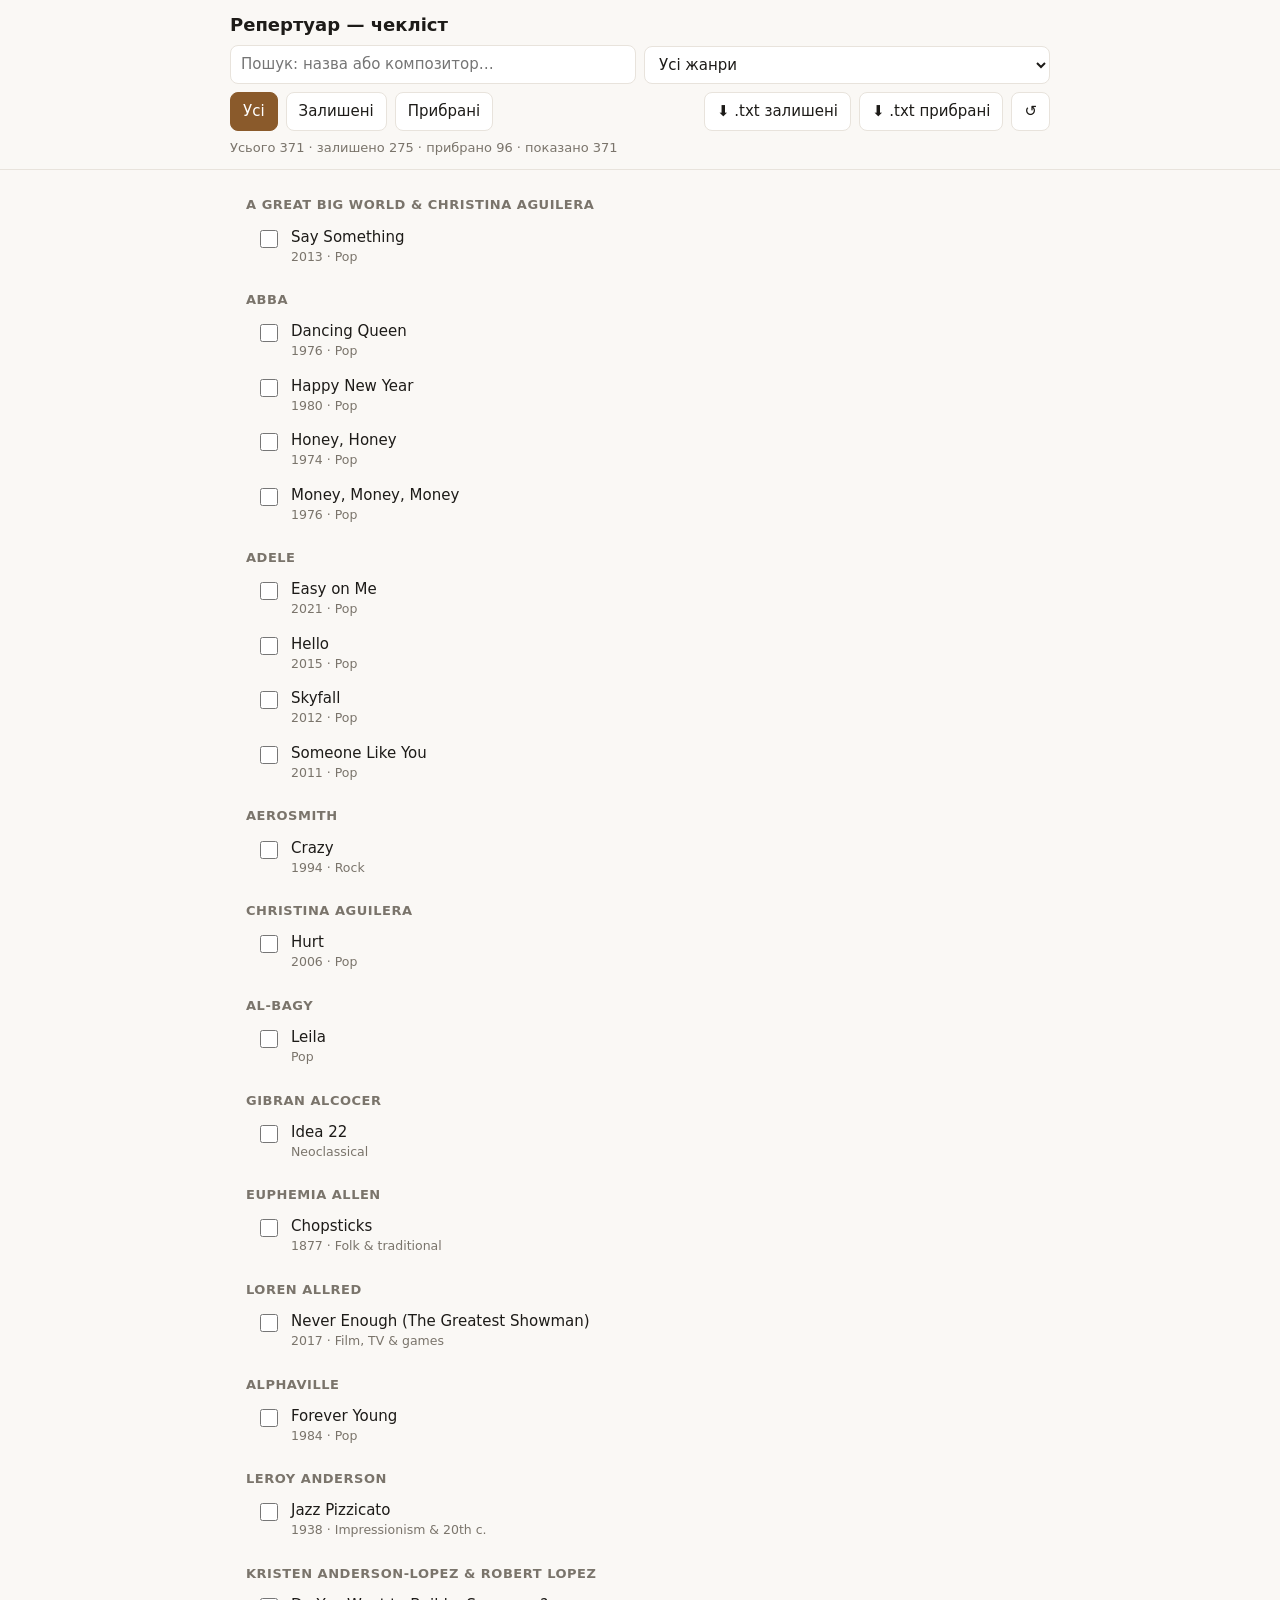
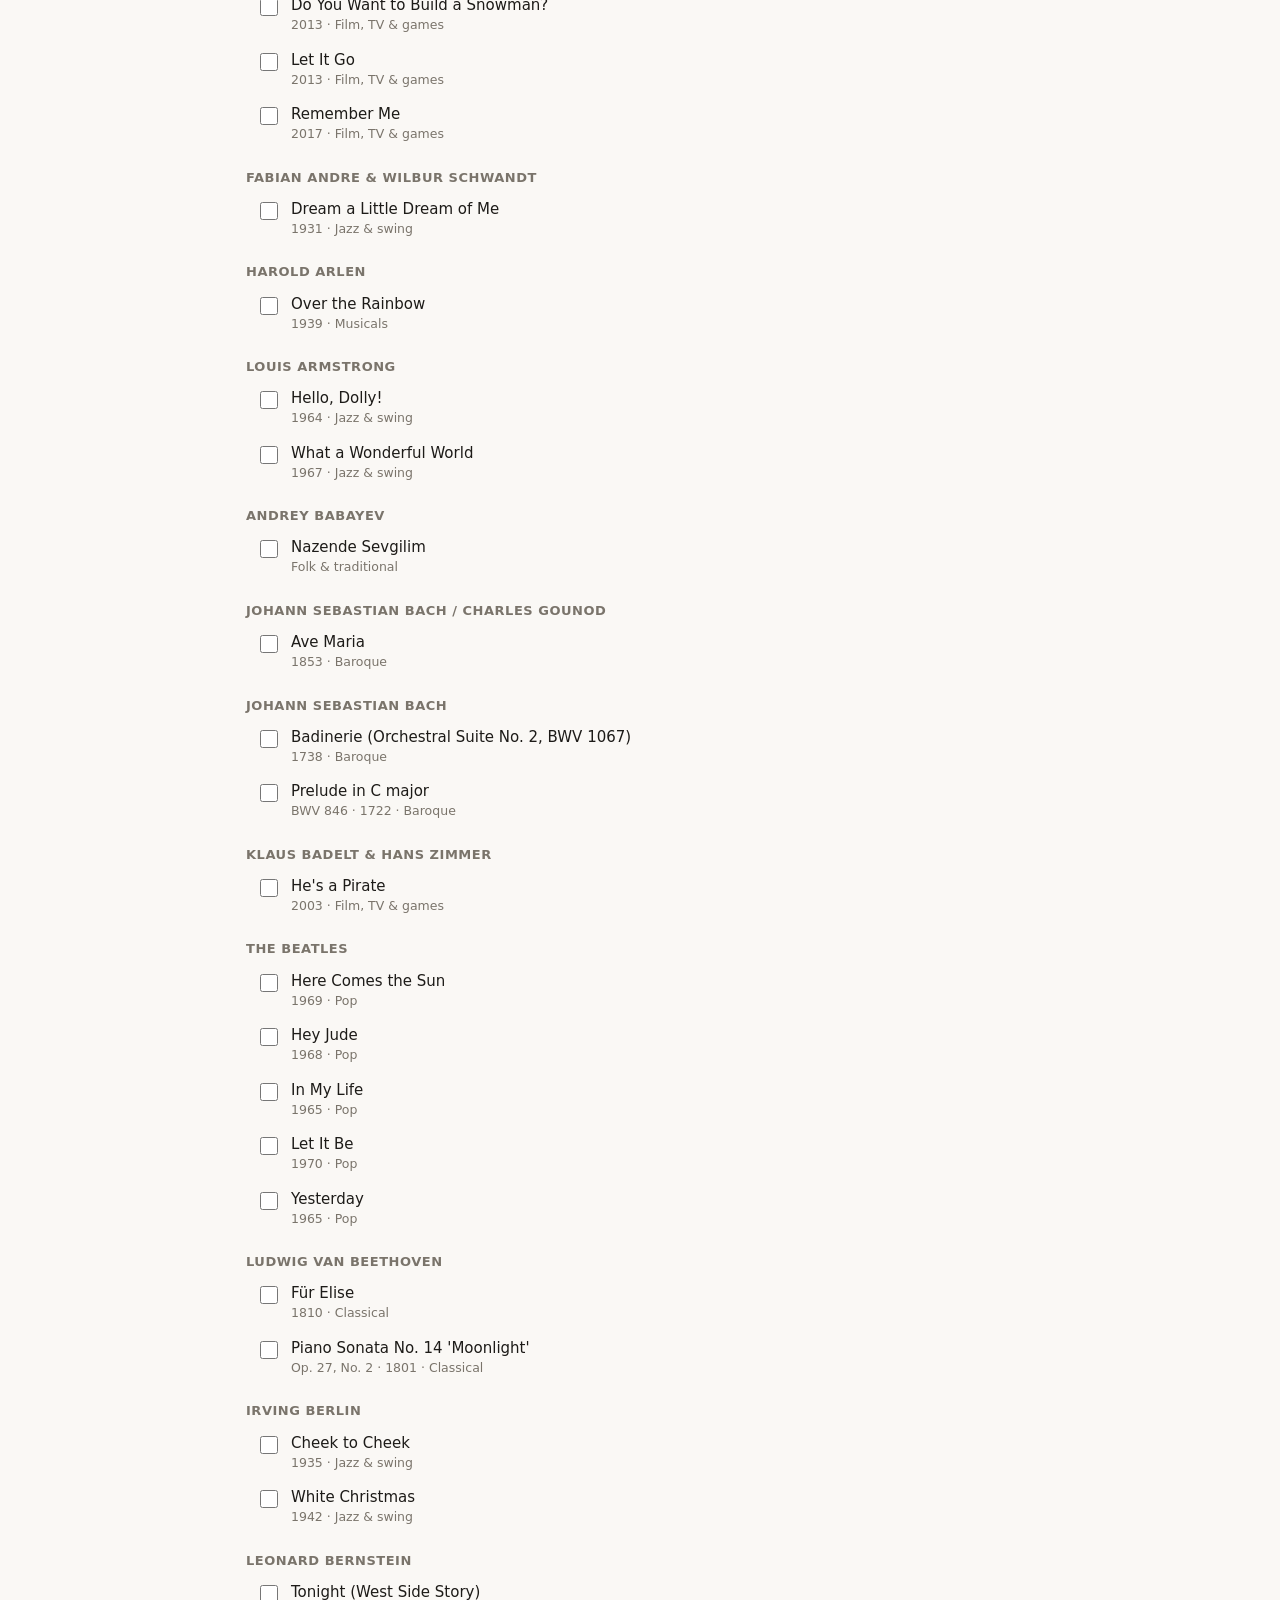
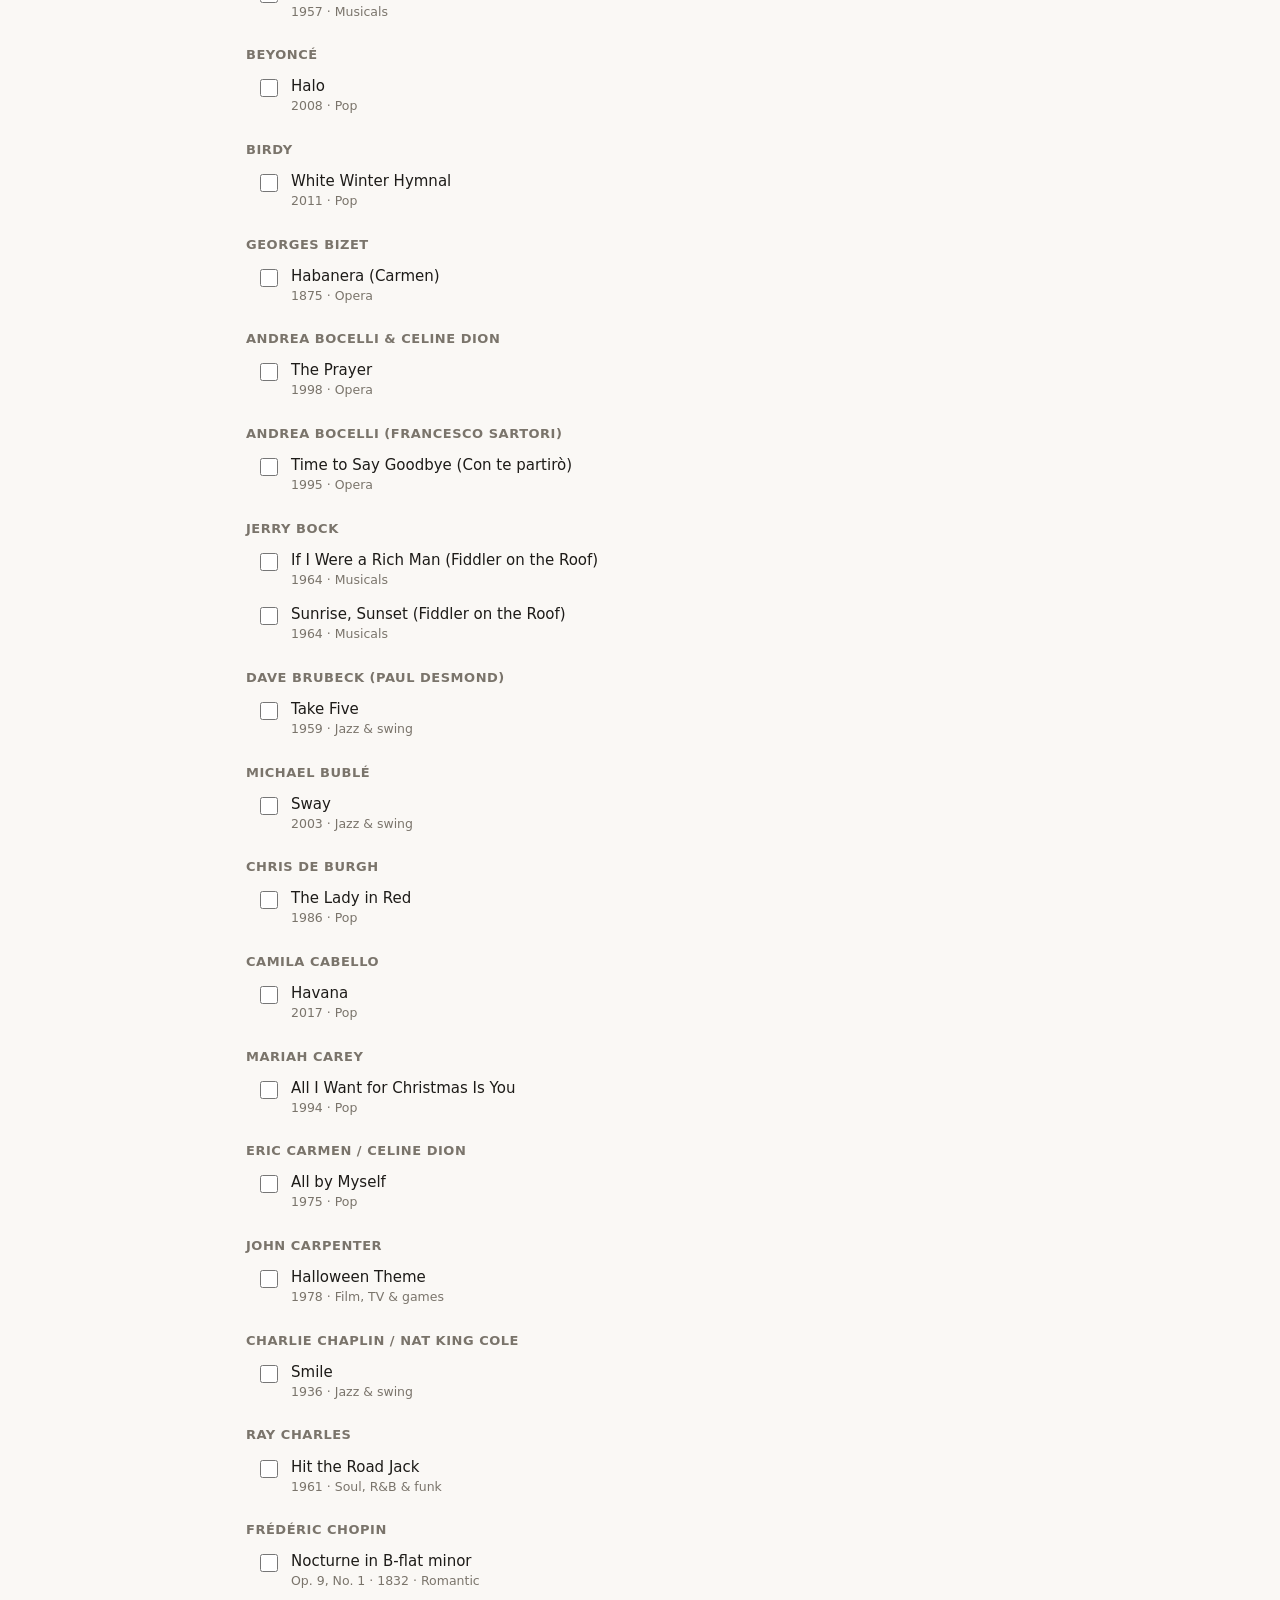
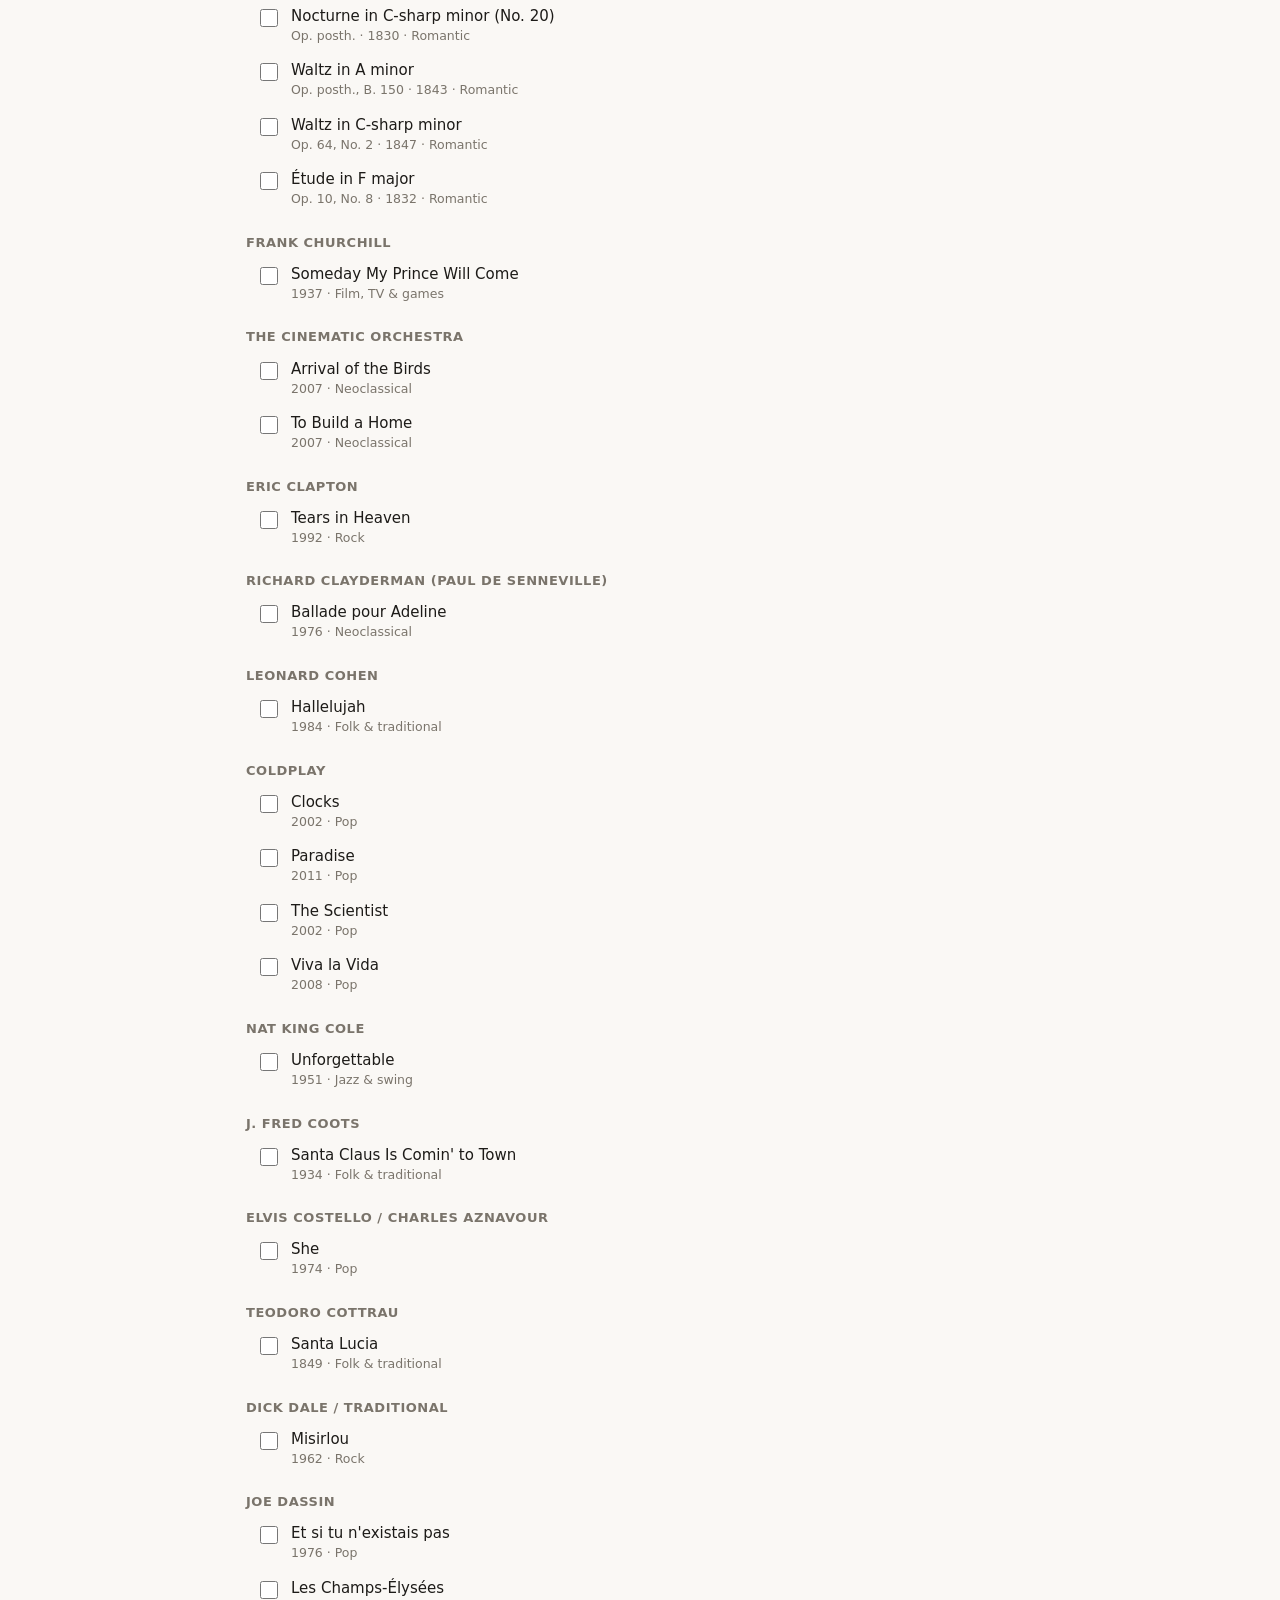
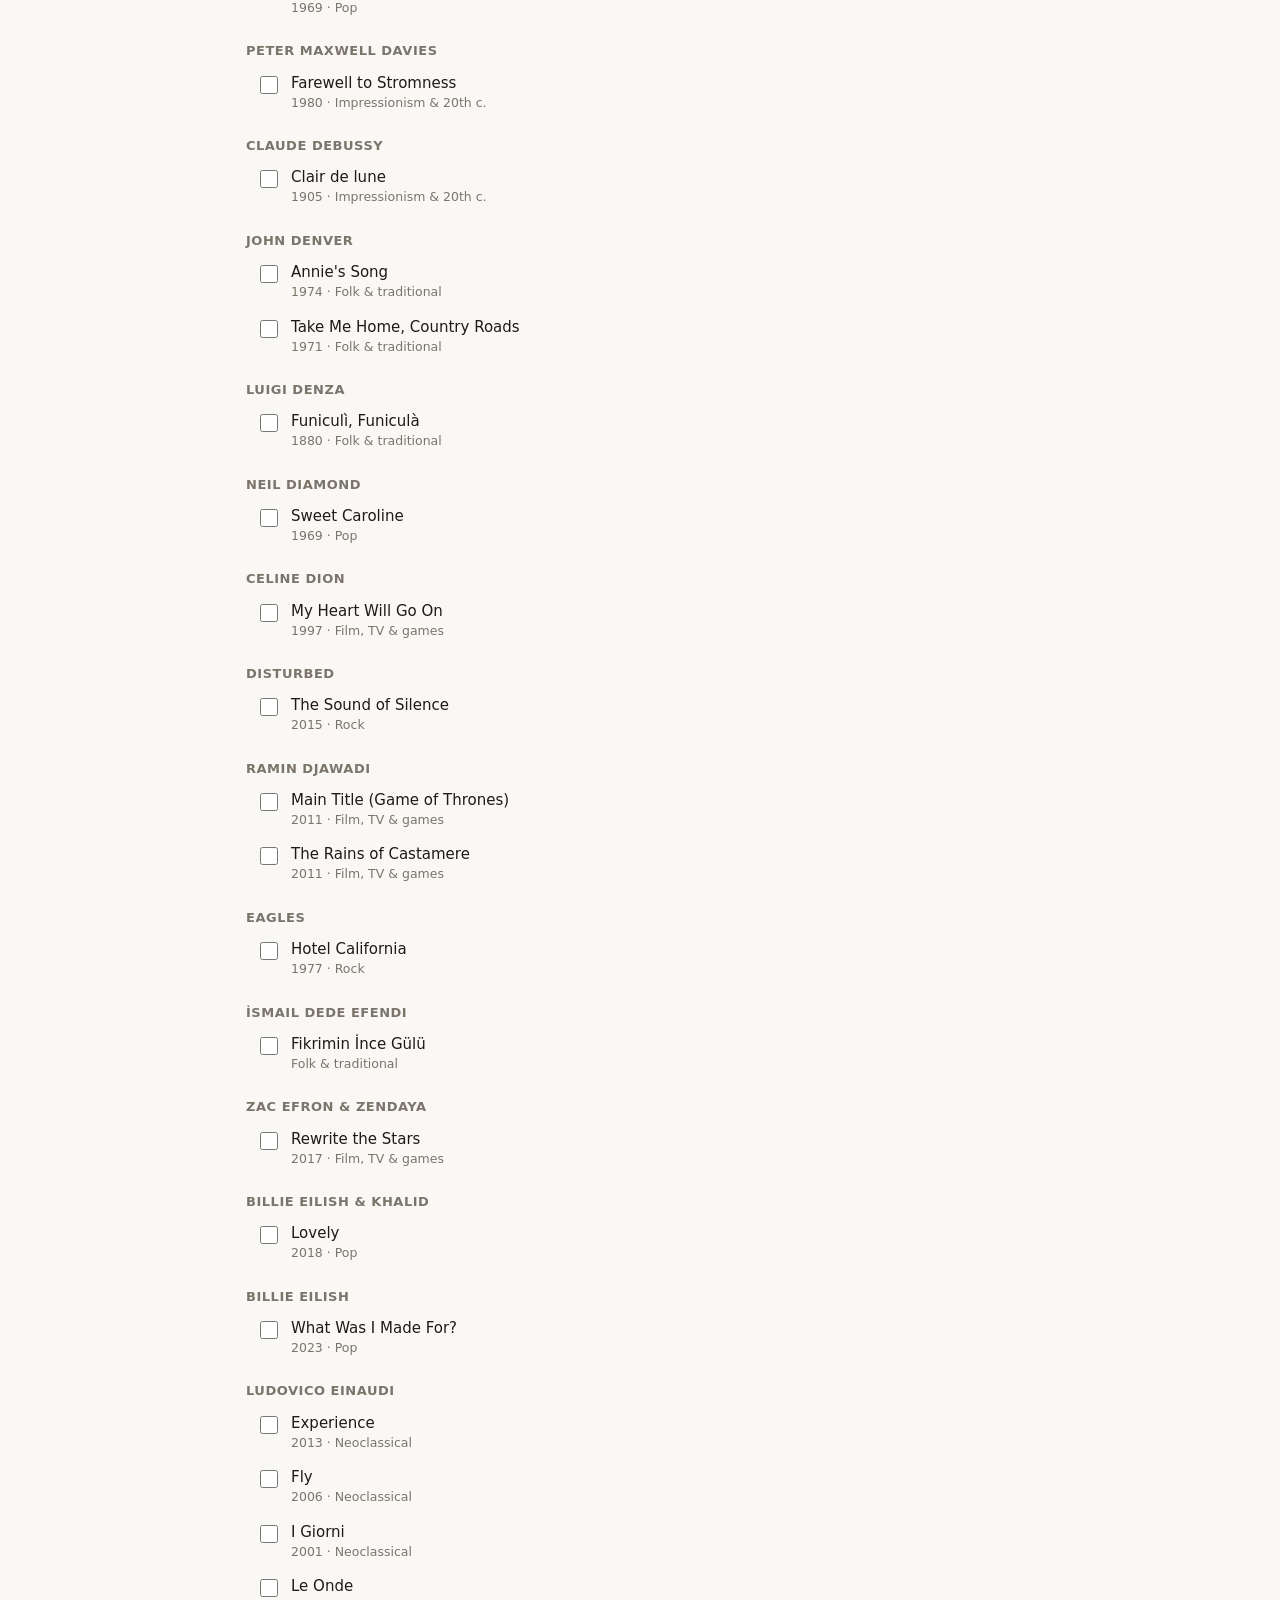
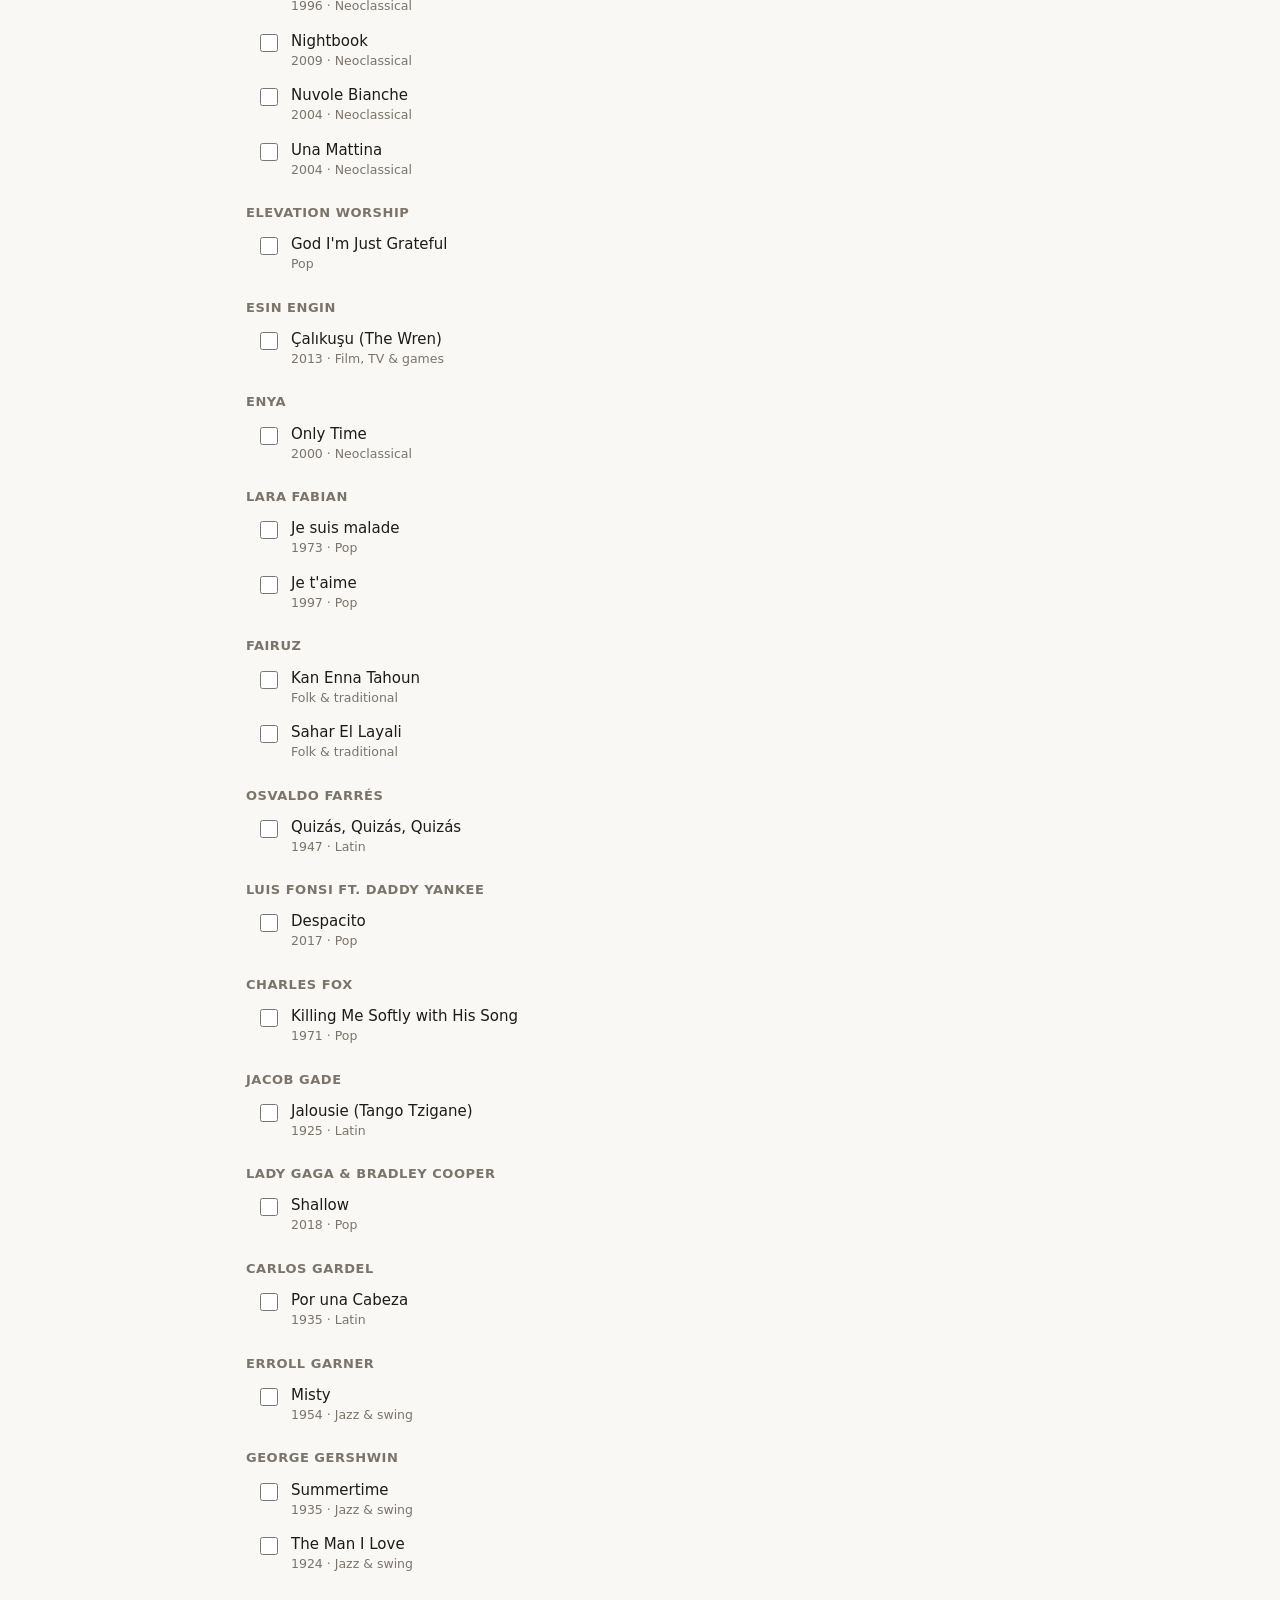
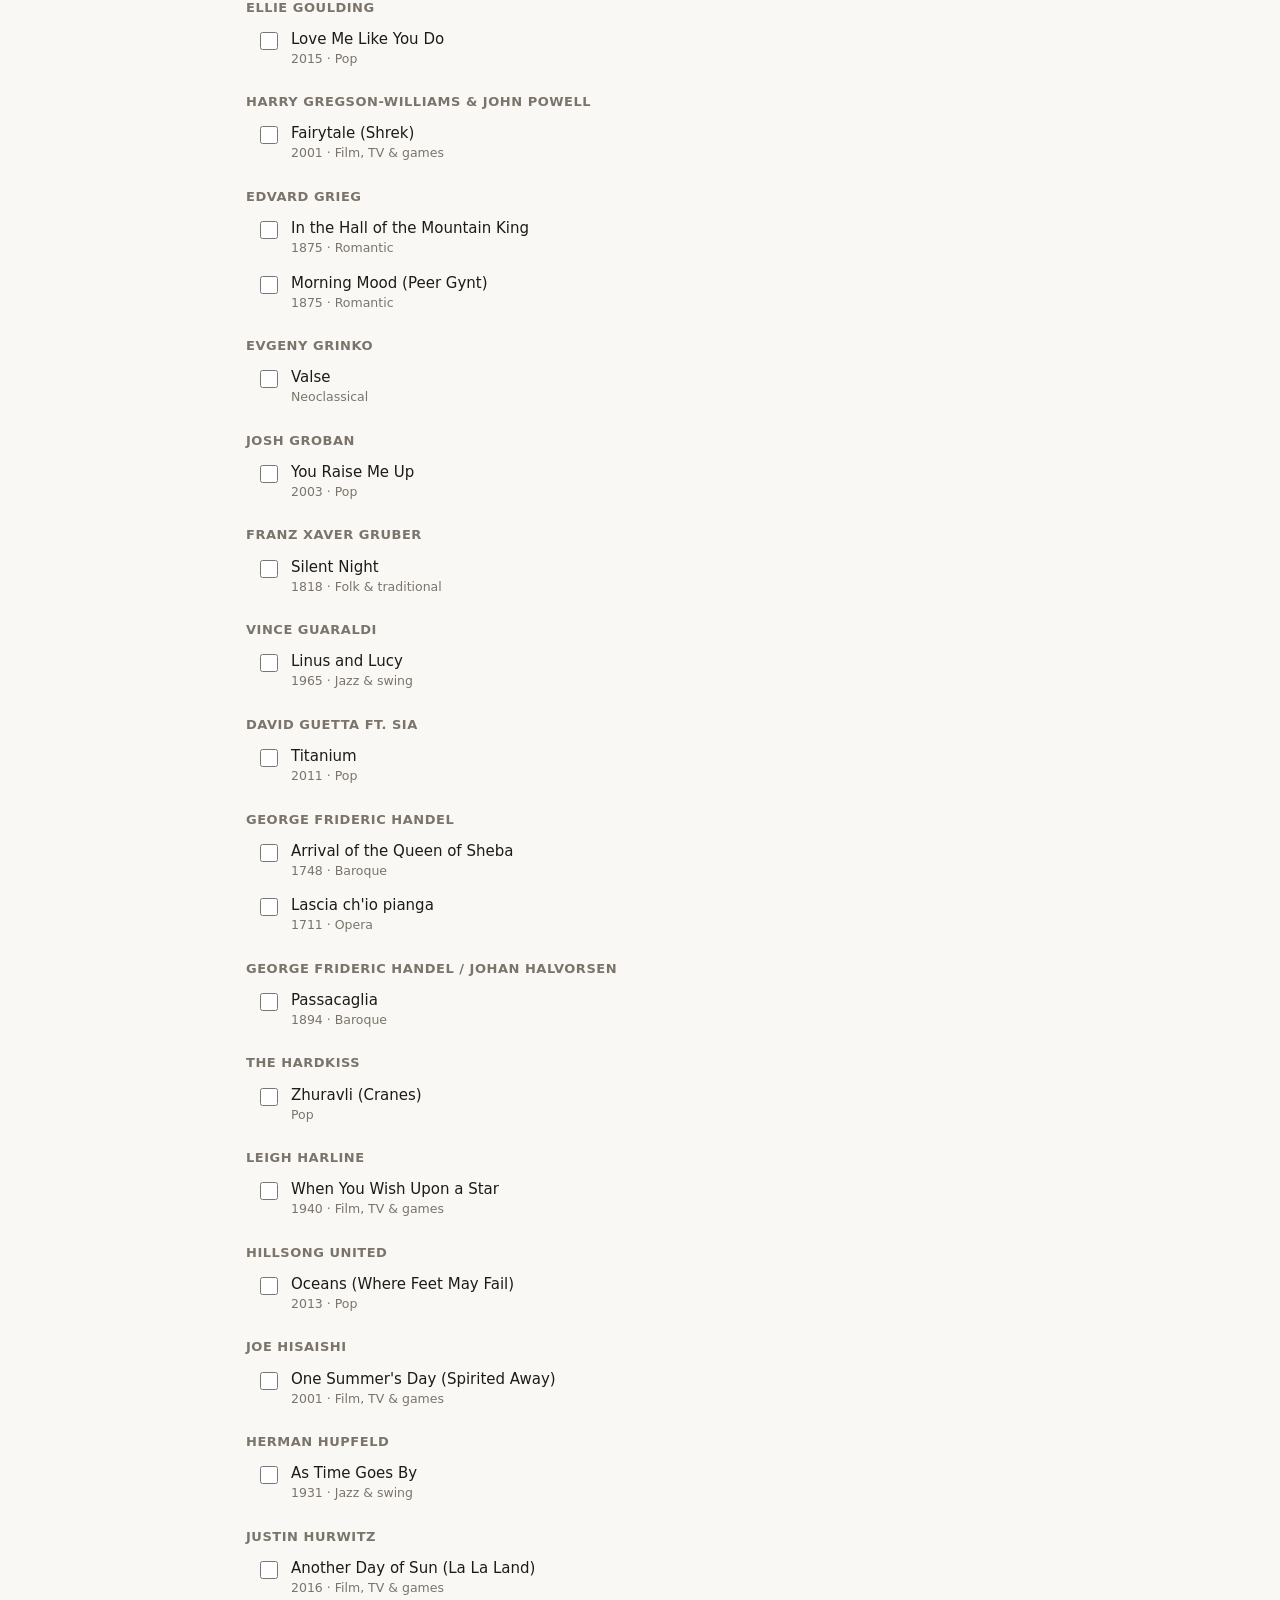
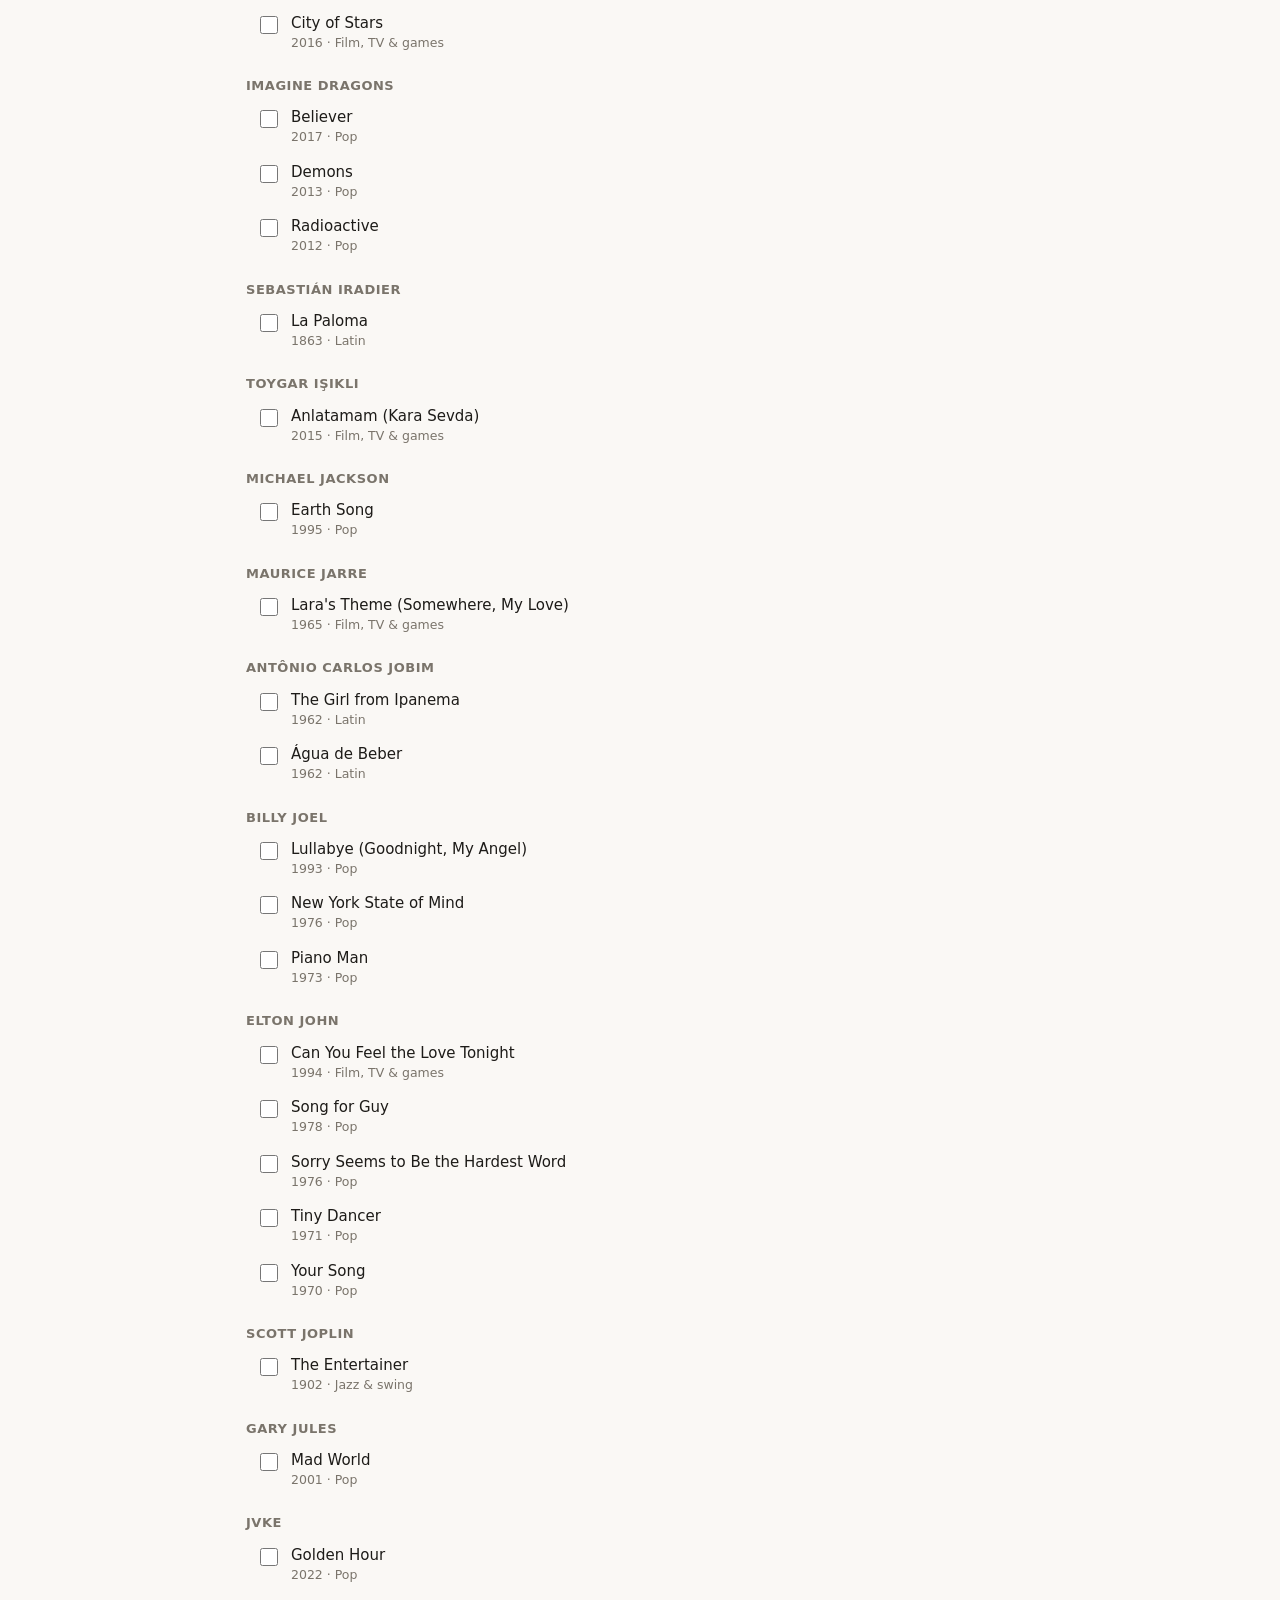
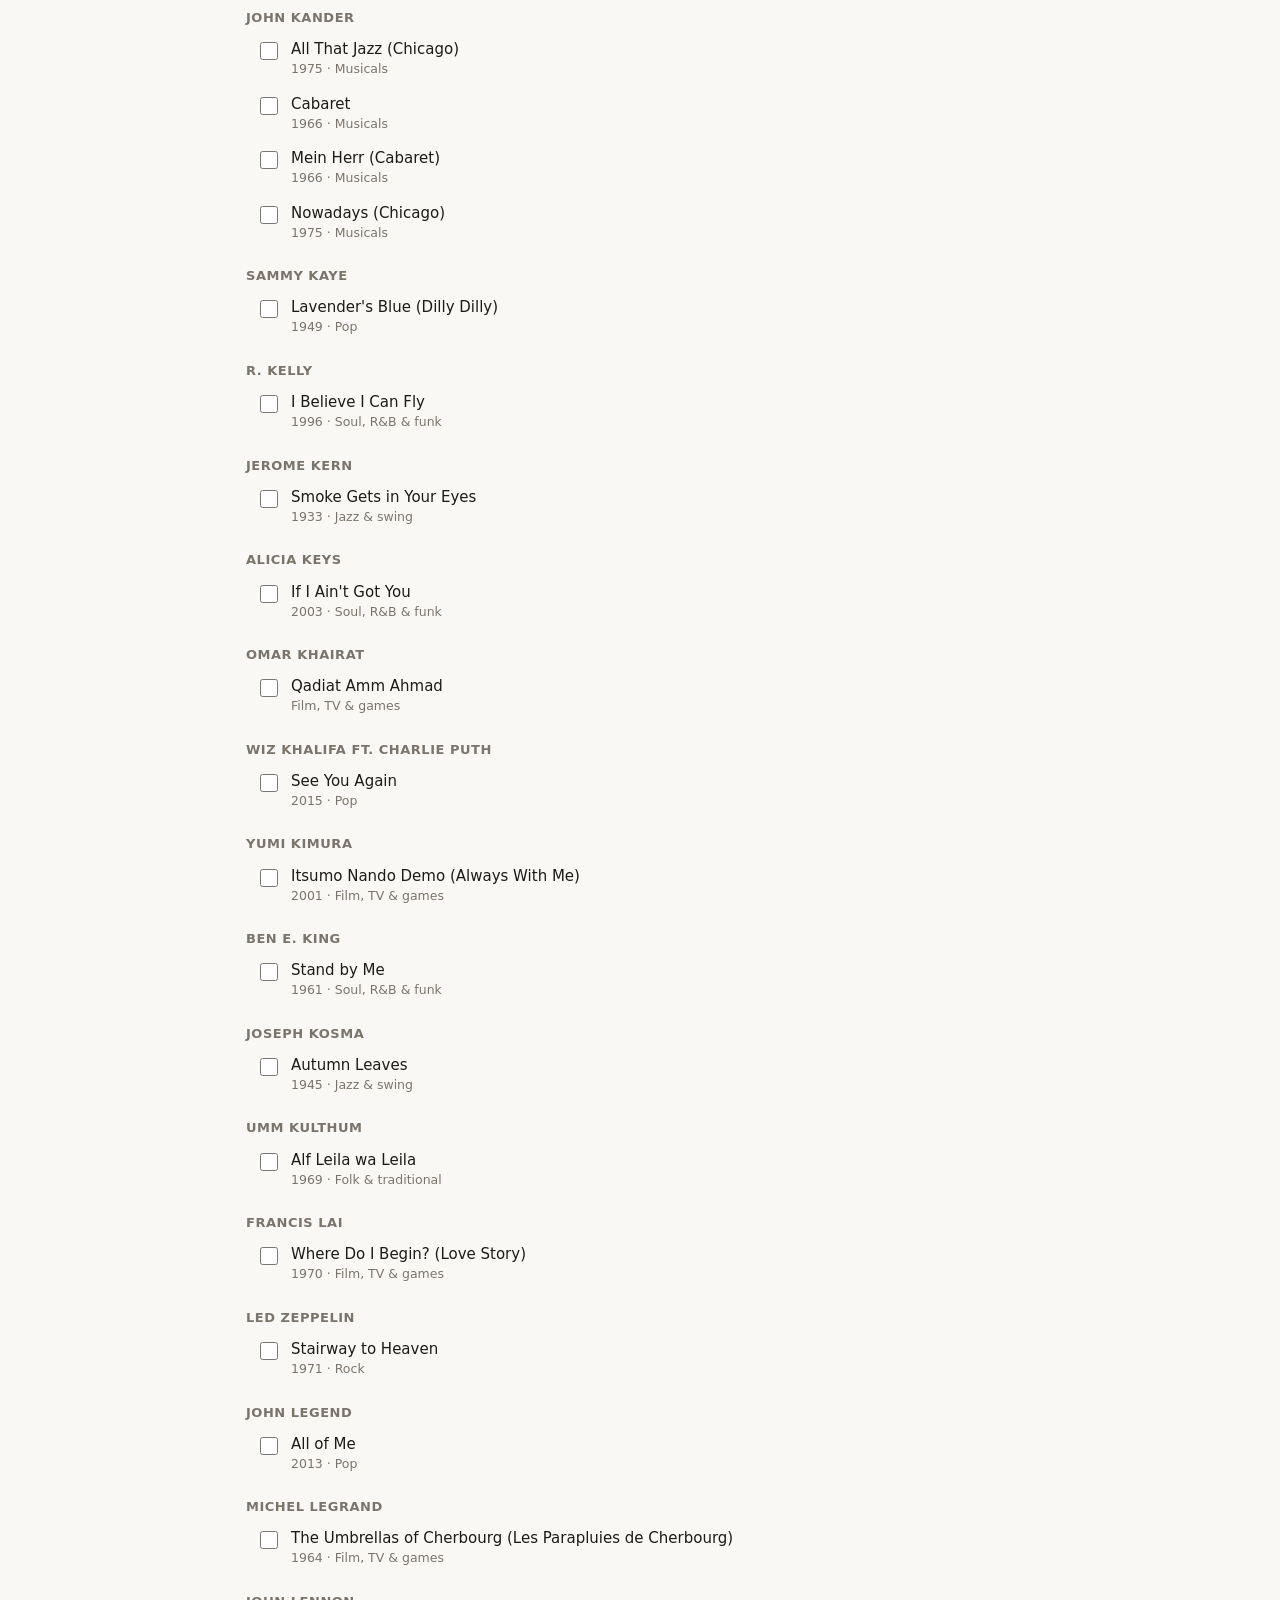
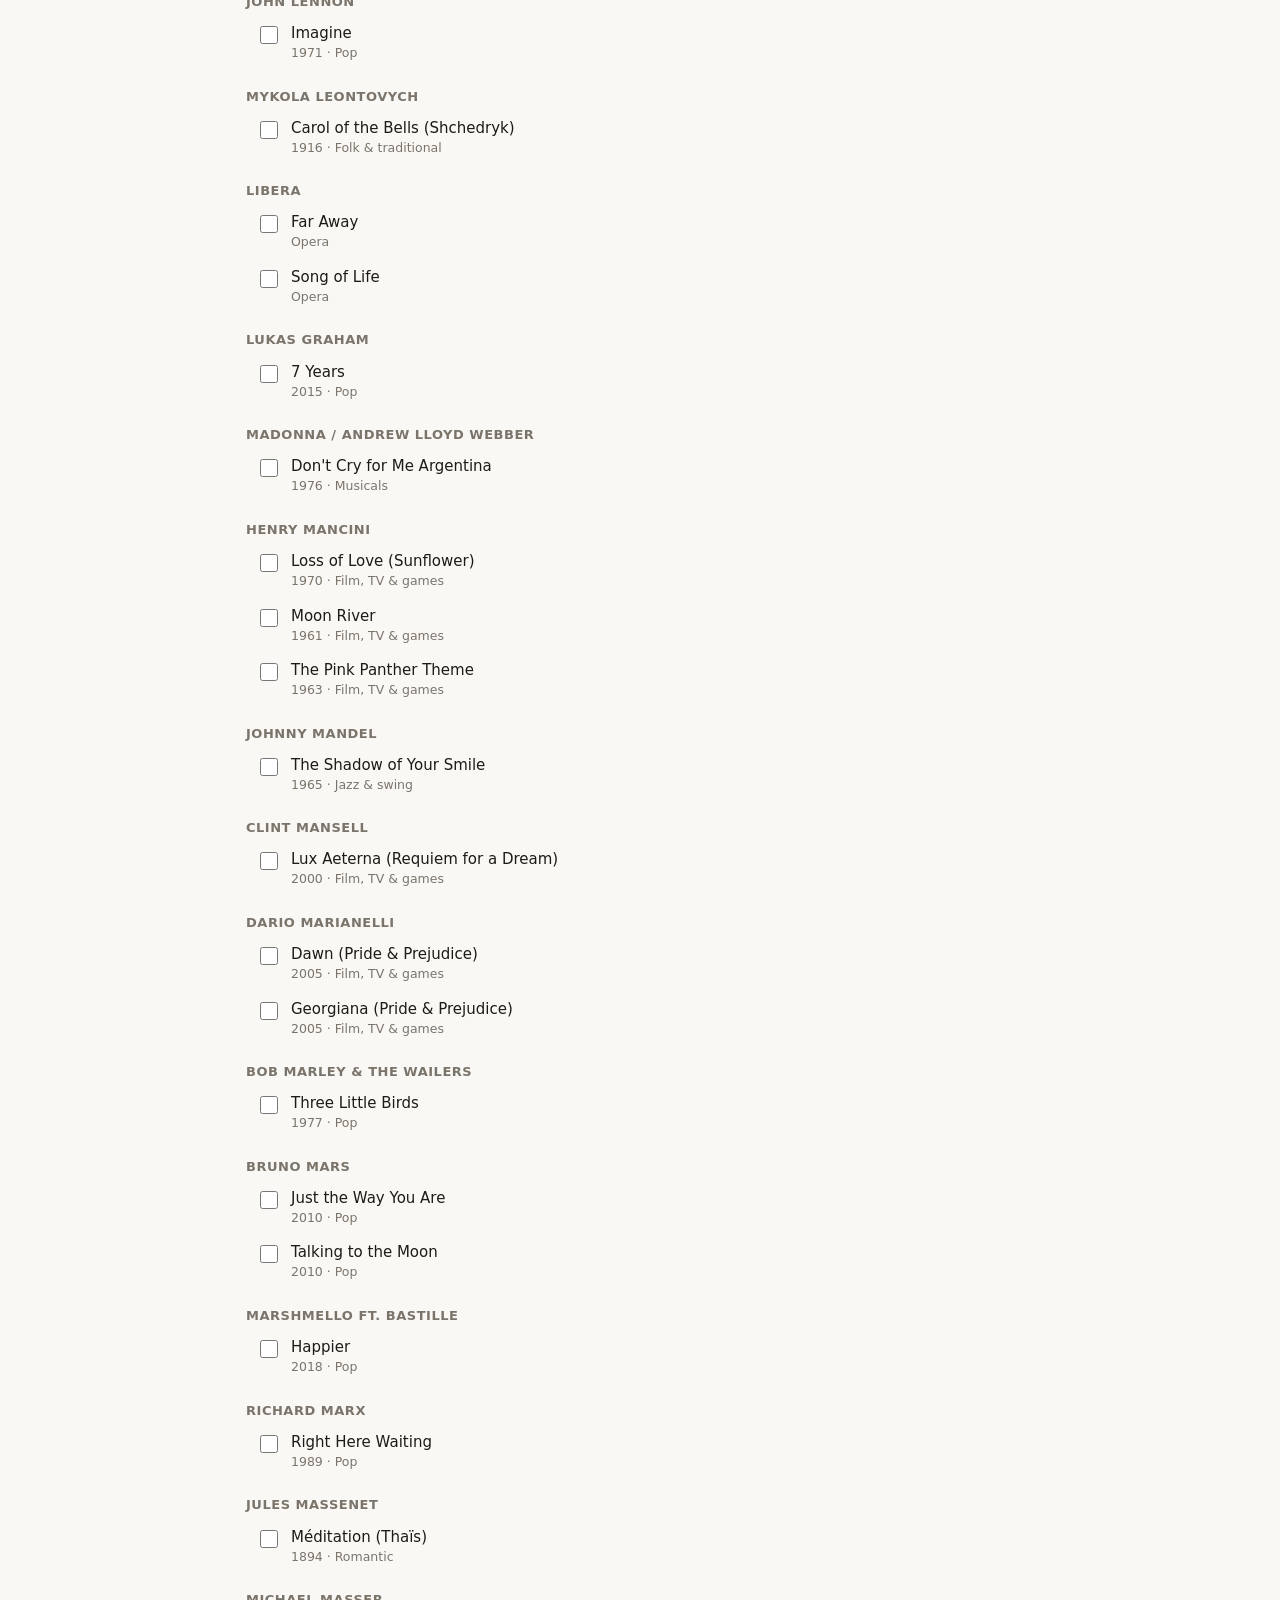
==== commit 2110e562: "Refactor code structure for improved readability and maintainability" ====
--- a/repertoire-checklist.html
+++ b/repertoire-checklist.html
@@ -50,7 +50,7 @@
 </div></header>
 <main class="wrap" id="list"></main>
 <script>
-const DATA = [{"id":"a-great-big-world-christina-aguilera-say-something","composer":"A Great Big World & Christina Aguilera","title":"Say Something","catalogue":"","year":2013,"category":"pop"},{"id":"abba-dancing-queen","composer":"ABBA","title":"Dancing Queen","catalogue":"","year":1976,"category":"pop"},{"id":"abba-happy-new-year","composer":"ABBA","title":"Happy New Year","catalogue":"","year":1980,"category":"pop"},{"id":"abba-honey-honey","composer":"ABBA","title":"Honey, Honey","catalogue":"","year":1974,"category":"pop"},{"id":"abba-money-money-money","composer":"ABBA","title":"Money, Money, Money","catalogue":"","year":1976,"category":"pop"},{"id":"abba-thank-you-for-the-music","composer":"ABBA","title":"Thank You for the Music","catalogue":"","year":1977,"category":"pop"},{"id":"ac-dc-highway-to-hell","composer":"AC/DC","title":"Highway to Hell","catalogue":"","year":1979,"category":"rock"},{"id":"adele-easy-on-me","composer":"Adele","title":"Easy on Me","catalogue":"","year":2021,"category":"pop"},{"id":"adele-hello","composer":"Adele","title":"Hello","catalogue":"","year":2015,"category":"pop"},{"id":"adele-skyfall","composer":"Adele","title":"Skyfall","catalogue":"","year":2012,"category":"pop"},{"id":"adele-someone-like-you","composer":"Adele","title":"Someone Like You","catalogue":"","year":2011,"category":"pop"},{"id":"aerosmith-crazy","composer":"Aerosmith","title":"Crazy","catalogue":"","year":1994,"category":"rock"},{"id":"christina-aguilera-hurt","composer":"Christina Aguilera","title":"Hurt","catalogue":"","year":2006,"category":"pop"},{"id":"aimyon-marigold","composer":"Aimyon","title":"Marigold","catalogue":"","year":2015,"category":"pop"},{"id":"al-bagy-leila","composer":"Al-Bagy","title":"Leila","catalogue":"","year":null,"category":"pop"},{"id":"isaac-albeniz-tango-in-d-major-op-165-no-2","composer":"Isaac Albéniz","title":"Tango in D major","catalogue":"Op. 165, No. 2","year":1890,"category":"romantic"},{"id":"gibran-alcocer-idea-22","composer":"Gibran Alcocer","title":"Idea 22","catalogue":"","year":null,"category":"neoclassical"},{"id":"euphemia-allen-chopsticks","composer":"Euphemia Allen","title":"Chopsticks","catalogue":"","year":1877,"category":"folk"},{"id":"loren-allred-never-enough-the-greatest-showman","composer":"Loren Allred","title":"Never Enough (The Greatest Showman)","catalogue":"","year":2017,"category":"film"},{"id":"alphaville-forever-young","composer":"Alphaville","title":"Forever Young","catalogue":"","year":1984,"category":"pop"},{"id":"leroy-anderson-jazz-pizzicato","composer":"Leroy Anderson","title":"Jazz Pizzicato","catalogue":"","year":1938,"category":"modern"},{"id":"kristen-anderson-lopez-robert-lopez-do-you-want-to-build-a-snowman","composer":"Kristen Anderson-Lopez & Robert Lopez","title":"Do You Want to Build a Snowman?","catalogue":"","year":2013,"category":"film"},{"id":"kristen-anderson-lopez-robert-lopez-let-it-go","composer":"Kristen Anderson-Lopez & Robert Lopez","title":"Let It Go","catalogue":"","year":2013,"category":"film"},{"id":"kristen-anderson-lopez-robert-lopez-remember-me","composer":"Kristen Anderson-Lopez & Robert Lopez","title":"Remember Me","catalogue":"","year":2017,"category":"film"},{"id":"fabian-andre-wilbur-schwandt-dream-a-little-dream-of-me","composer":"Fabian Andre & Wilbur Schwandt","title":"Dream a Little Dream of Me","catalogue":"","year":1931,"category":"jazz"},{"id":"harold-arlen-over-the-rainbow","composer":"Harold Arlen","title":"Over the Rainbow","catalogue":"","year":1939,"category":"musical"},{"id":"louis-armstrong-hello-dolly","composer":"Louis Armstrong","title":"Hello, Dolly!","catalogue":"","year":1964,"category":"jazz"},{"id":"louis-armstrong-what-a-wonderful-world","composer":"Louis Armstrong","title":"What a Wonderful World","catalogue":"","year":1967,"category":"jazz"},{"id":"andrey-babayev-nazende-sevgilim","composer":"Andrey Babayev","title":"Nazende Sevgilim","catalogue":"","year":null,"category":"folk"},{"id":"johann-sebastian-bach-air-on-the-g-string","composer":"Johann Sebastian Bach","title":"Air on the G String","catalogue":"","year":1731,"category":"baroque"},{"id":"johann-sebastian-bach-charles-gounod-ave-maria","composer":"Johann Sebastian Bach / Charles Gounod","title":"Ave Maria","catalogue":"","year":1853,"category":"baroque"},{"id":"johann-sebastian-bach-badinerie-orchestral-suite-no-2-bwv-1067","composer":"Johann Sebastian Bach","title":"Badinerie (Orchestral Suite No. 2, BWV 1067)","catalogue":"","year":1738,"category":"baroque"},{"id":"johann-sebastian-bach-minuet-in-d-minor-bwv-anh-132","composer":"Johann Sebastian Bach","title":"Minuet in D minor","catalogue":"BWV Anh. 132","year":1725,"category":"baroque"},{"id":"johann-sebastian-bach-prelude-in-c-major-bwv-846","composer":"Johann Sebastian Bach","title":"Prelude in C major","catalogue":"BWV 846","year":1722,"category":"baroque"},{"id":"klaus-badelt-hans-zimmer-he-s-a-pirate","composer":"Klaus Badelt & Hans Zimmer","title":"He's a Pirate","catalogue":"","year":2003,"category":"film"},{"id":"klaus-badelt-hans-zimmer-he-s-a-pirate-pirates-of-the-caribbean","composer":"Klaus Badelt & Hans Zimmer","title":"He's a Pirate (Pirates of the Caribbean)","catalogue":"","year":2003,"category":"film"},{"id":"paul-barbarin-bourbon-street-parade","composer":"Paul Barbarin","title":"Bourbon Street Parade","catalogue":"","year":null,"category":"jazz"},{"id":"bela-bartok-romanian-folk-dances-sz-56","composer":"Béla Bartók","title":"Romanian Folk Dances","catalogue":"Sz. 56","year":1915,"category":"modern"},{"id":"shirley-bassey-this-is-my-life","composer":"Shirley Bassey","title":"This Is My Life","catalogue":"","year":1968,"category":"pop"},{"id":"the-beach-boys-kokomo","composer":"The Beach Boys","title":"Kokomo","catalogue":"","year":1988,"category":"pop"},{"id":"the-beatles-eleanor-rigby","composer":"The Beatles","title":"Eleanor Rigby","catalogue":"","year":1966,"category":"pop"},{"id":"the-beatles-here-comes-the-sun","composer":"The Beatles","title":"Here Comes the Sun","catalogue":"","year":1969,"category":"pop"},{"id":"the-beatles-hey-jude","composer":"The Beatles","title":"Hey Jude","catalogue":"","year":1968,"category":"pop"},{"id":"the-beatles-i-want-to-hold-your-hand","composer":"The Beatles","title":"I Want to Hold Your Hand","catalogue":"","year":1963,"category":"pop"},{"id":"the-beatles-in-my-life","composer":"The Beatles","title":"In My Life","catalogue":"","year":1965,"category":"pop"},{"id":"the-beatles-let-it-be","composer":"The Beatles","title":"Let It Be","catalogue":"","year":1970,"category":"pop"},{"id":"the-beatles-michelle","composer":"The Beatles","title":"Michelle","catalogue":"","year":1965,"category":"pop"},{"id":"the-beatles-yellow-submarine","composer":"The Beatles","title":"Yellow Submarine","catalogue":"","year":1966,"category":"pop"},{"id":"the-beatles-yesterday","composer":"The Beatles","title":"Yesterday","catalogue":"","year":1965,"category":"pop"},{"id":"sidney-bechet-petite-fleur","composer":"Sidney Bechet","title":"Petite Fleur","catalogue":"","year":1952,"category":"jazz"},{"id":"bee-gees-how-deep-is-your-love","composer":"Bee Gees","title":"How Deep Is Your Love","catalogue":"","year":1977,"category":"pop"},{"id":"ludwig-van-beethoven-fur-elise","composer":"Ludwig van Beethoven","title":"Für Elise","catalogue":"","year":1810,"category":"classical"},{"id":"ludwig-van-beethoven-fur-elise-jazz-version","composer":"Ludwig van Beethoven","title":"Für Elise (Jazz Version)","catalogue":"","year":1810,"category":"jazz"},{"id":"ludwig-van-beethoven-ode-to-joy-symphony-no-9","composer":"Ludwig van Beethoven","title":"Ode to Joy (Symphony No. 9)","catalogue":"","year":1824,"category":"classical"},{"id":"ludwig-van-beethoven-piano-sonata-no-14-moonlight-op-27-no-2","composer":"Ludwig van Beethoven","title":"Piano Sonata No. 14 'Moonlight'","catalogue":"Op. 27, No. 2","year":1801,"category":"classical"},{"id":"ludwig-van-beethoven-piano-sonata-no-8-pathetique-ii-adagio-cantabile","composer":"Ludwig van Beethoven","title":"Piano Sonata No. 8 'Pathétique' (II. Adagio cantabile)","catalogue":"Op. 13","year":1799,"category":"classical"},{"id":"harry-belafonte-day-o-the-banana-boat-song","composer":"Harry Belafonte","title":"Day-O (The Banana Boat Song)","catalogue":"","year":1956,"category":"folk"},{"id":"tony-bennett-i-left-my-heart-in-san-francisco","composer":"Tony Bennett","title":"I Left My Heart in San Francisco","catalogue":"","year":1962,"category":"jazz"},{"id":"irving-berlin-cheek-to-cheek","composer":"Irving Berlin","title":"Cheek to Cheek","catalogue":"","year":1935,"category":"jazz"},{"id":"irving-berlin-white-christmas","composer":"Irving Berlin","title":"White Christmas","catalogue":"","year":1942,"category":"jazz"},{"id":"leonard-bernstein-tonight-west-side-story","composer":"Leonard Bernstein","title":"Tonight (West Side Story)","catalogue":"","year":1957,"category":"musical"},{"id":"beyonce-halo","composer":"Beyoncé","title":"Halo","catalogue":"","year":2008,"category":"pop"},{"id":"birdy-white-winter-hymnal","composer":"Birdy","title":"White Winter Hymnal","catalogue":"","year":2011,"category":"pop"},{"id":"georges-bizet-habanera-carmen","composer":"Georges Bizet","title":"Habanera (Carmen)","catalogue":"","year":1875,"category":"opera"},{"id":"andrea-bocelli-celine-dion-the-prayer","composer":"Andrea Bocelli & Celine Dion","title":"The Prayer","catalogue":"","year":1998,"category":"opera"},{"id":"andrea-bocelli-francesco-sartori-time-to-say-goodbye-con-te-partiro","composer":"Andrea Bocelli (Francesco Sartori)","title":"Time to Say Goodbye (Con te partirò)","catalogue":"","year":1995,"category":"opera"},{"id":"jerry-bock-if-i-were-a-rich-man-fiddler-on-the-roof","composer":"Jerry Bock","title":"If I Were a Rich Man (Fiddler on the Roof)","catalogue":"","year":1964,"category":"musical"},{"id":"jerry-bock-sunrise-sunset-fiddler-on-the-roof","composer":"Jerry Bock","title":"Sunrise, Sunset (Fiddler on the Roof)","catalogue":"","year":1964,"category":"musical"},{"id":"bon-jovi-thank-you-for-loving-me","composer":"Bon Jovi","title":"Thank You for Loving Me","catalogue":"","year":2000,"category":"rock"},{"id":"boombox-pianoboy-floors-etazhi","composer":"Boombox & Pianoboy","title":"Floors (Etazhi)","catalogue":"","year":null,"category":"pop"},{"id":"james-brown-i-got-you-i-feel-good","composer":"James Brown","title":"I Got You (I Feel Good)","catalogue":"","year":1965,"category":"soul"},{"id":"james-brown-it-s-a-man-s-man-s-man-s-world","composer":"James Brown","title":"It's a Man's Man's Man's World","catalogue":"","year":1966,"category":"soul"},{"id":"dave-brubeck-paul-desmond-take-five","composer":"Dave Brubeck (Paul Desmond)","title":"Take Five","catalogue":"","year":1959,"category":"jazz"},{"id":"michael-buble-sway","composer":"Michael Bublé","title":"Sway","catalogue":"","year":2003,"category":"jazz"},{"id":"chris-de-burgh-the-lady-in-red","composer":"Chris de Burgh","title":"The Lady in Red","catalogue":"","year":1986,"category":"pop"},{"id":"camila-cabello-havana","composer":"Camila Cabello","title":"Havana","catalogue":"","year":2017,"category":"pop"},{"id":"lewis-capaldi-someone-you-loved","composer":"Lewis Capaldi","title":"Someone You Loved","catalogue":"","year":2018,"category":"pop"},{"id":"mariah-carey-all-i-want-for-christmas-is-you","composer":"Mariah Carey","title":"All I Want for Christmas Is You","catalogue":"","year":1994,"category":"pop"},{"id":"vanessa-carlton-a-thousand-miles","composer":"Vanessa Carlton","title":"A Thousand Miles","catalogue":"","year":2002,"category":"pop"},{"id":"eric-carmen-celine-dion-all-by-myself","composer":"Eric Carmen / Celine Dion","title":"All by Myself","catalogue":"","year":1975,"category":"pop"},{"id":"hoagy-carmichael-ray-charles-georgia-on-my-mind","composer":"Hoagy Carmichael / Ray Charles","title":"Georgia on My Mind","catalogue":"","year":1930,"category":"jazz"},{"id":"john-carpenter-halloween-theme","composer":"John Carpenter","title":"Halloween Theme","catalogue":"","year":1978,"category":"film"},{"id":"carpenters-i-need-to-be-in-love","composer":"Carpenters","title":"I Need to Be in Love","catalogue":"","year":1976,"category":"pop"},{"id":"the-chainsmokers-coldplay-something-just-like-this","composer":"The Chainsmokers & Coldplay","title":"Something Just Like This","catalogue":"","year":2017,"category":"pop"},{"id":"the-champs-tequila","composer":"The Champs","title":"Tequila","catalogue":"","year":1958,"category":"rock"},{"id":"charlie-chaplin-nat-king-cole-smile","composer":"Charlie Chaplin / Nat King Cole","title":"Smile","catalogue":"","year":1936,"category":"jazz"},{"id":"charlie-chaplin-the-terry-theme-limelight","composer":"Charlie Chaplin","title":"The Terry Theme (Limelight)","catalogue":"","year":1952,"category":"film"},{"id":"ray-charles-hit-the-road-jack","composer":"Ray Charles","title":"Hit the Road Jack","catalogue":"","year":1961,"category":"soul"},{"id":"chicago-if-you-leave-me-now","composer":"Chicago","title":"If You Leave Me Now","catalogue":"","year":1976,"category":"pop"},{"id":"frederic-chopin-grande-valse-brillante-in-e-flat-major-op-18","composer":"Frédéric Chopin","title":"Grande Valse Brillante in E-flat major","catalogue":"Op. 18","year":1834,"category":"romantic"},{"id":"frederic-chopin-nocturne-in-b-flat-minor-op-9-no-1","composer":"Frédéric Chopin","title":"Nocturne in B-flat minor","catalogue":"Op. 9, No. 1","year":1832,"category":"romantic"},{"id":"frederic-chopin-nocturne-in-c-sharp-minor-no-20-op-posth","composer":"Frédéric Chopin","title":"Nocturne in C-sharp minor (No. 20)","catalogue":"Op. posth.","year":1830,"category":"romantic"},{"id":"frederic-chopin-nocturne-in-e-flat-major-op-9-no-2","composer":"Frédéric Chopin","title":"Nocturne in E-flat major","catalogue":"Op. 9, No. 2","year":1832,"category":"romantic"},{"id":"frederic-chopin-waltz-in-a-minor-op-posth-b-150","composer":"Frédéric Chopin","title":"Waltz in A minor","catalogue":"Op. posth., B. 150","year":1843,"category":"romantic"},{"id":"frederic-chopin-waltz-in-c-minor-op-64-no-2","composer":"Frédéric Chopin","title":"Waltz in C minor","catalogue":"Op. 64, No. 2","year":1847,"category":"romantic"},{"id":"frederic-chopin-waltz-in-c-sharp-minor-op-64-no-2","composer":"Frédéric Chopin","title":"Waltz in C-sharp minor","catalogue":"Op. 64, No. 2","year":1847,"category":"romantic"},{"id":"frederic-chopin-etude-in-f-major-op-10-no-8","composer":"Frédéric Chopin","title":"Étude in F major","catalogue":"Op. 10, No. 8","year":1832,"category":"romantic"},{"id":"frank-churchill-someday-my-prince-will-come","composer":"Frank Churchill","title":"Someday My Prince Will Come","catalogue":"","year":1937,"category":"film"},{"id":"the-cinematic-orchestra-arrival-of-the-birds","composer":"The Cinematic Orchestra","title":"Arrival of the Birds","catalogue":"","year":2007,"category":"neoclassical"},{"id":"the-cinematic-orchestra-to-build-a-home","composer":"The Cinematic Orchestra","title":"To Build a Home","catalogue":"","year":2007,"category":"neoclassical"},{"id":"eric-clapton-tears-in-heaven","composer":"Eric Clapton","title":"Tears in Heaven","catalogue":"","year":1992,"category":"rock"},{"id":"kelly-clarkson-because-of-you","composer":"Kelly Clarkson","title":"Because of You","catalogue":"","year":2004,"category":"pop"},{"id":"richard-clayderman-paul-de-senneville-ballade-pour-adeline","composer":"Richard Clayderman (Paul de Senneville)","title":"Ballade pour Adeline","catalogue":"","year":1976,"category":"neoclassical"},{"id":"joe-cocker-randy-newman-you-can-leave-your-hat-on","composer":"Joe Cocker (Randy Newman)","title":"You Can Leave Your Hat On","catalogue":"","year":1972,"category":"rock"},{"id":"leonard-cohen-hallelujah","composer":"Leonard Cohen","title":"Hallelujah","catalogue":"","year":1984,"category":"folk"},{"id":"marc-cohn-walking-in-memphis","composer":"Marc Cohn","title":"Walking in Memphis","catalogue":"","year":1991,"category":"pop"},{"id":"coldplay-a-sky-full-of-stars","composer":"Coldplay","title":"A Sky Full of Stars","catalogue":"","year":2014,"category":"pop"},{"id":"coldplay-clocks","composer":"Coldplay","title":"Clocks","catalogue":"","year":2002,"category":"pop"},{"id":"coldplay-everglow","composer":"Coldplay","title":"Everglow","catalogue":"","year":2015,"category":"pop"},{"id":"coldplay-fix-you","composer":"Coldplay","title":"Fix You","catalogue":"","year":2005,"category":"pop"},{"id":"coldplay-paradise","composer":"Coldplay","title":"Paradise","catalogue":"","year":2011,"category":"pop"},{"id":"coldplay-the-scientist","composer":"Coldplay","title":"The Scientist","catalogue":"","year":2002,"category":"pop"},{"id":"coldplay-viva-la-vida","composer":"Coldplay","title":"Viva la Vida","catalogue":"","year":2008,"category":"pop"},{"id":"nat-king-cole-unforgettable","composer":"Nat King Cole","title":"Unforgettable","catalogue":"","year":1951,"category":"jazz"},{"id":"jacob-collier-the-christmas-song","composer":"Jacob Collier","title":"The Christmas Song","catalogue":"","year":2016,"category":"jazz"},{"id":"j-fred-coots-santa-claus-is-comin-to-town","composer":"J. Fred Coots","title":"Santa Claus Is Comin' to Town","catalogue":"","year":1934,"category":"folk"},{"id":"arcangelo-corelli-la-folia-op-5-no-12","composer":"Arcangelo Corelli","title":"La Folia","catalogue":"Op. 5, No. 12","year":1700,"category":"baroque"},{"id":"elvis-costello-charles-aznavour-she","composer":"Elvis Costello / Charles Aznavour","title":"She","catalogue":"","year":1974,"category":"pop"},{"id":"teodoro-cottrau-santa-lucia","composer":"Teodoro Cottrau","title":"Santa Lucia","catalogue":"","year":1849,"category":"folk"},{"id":"the-cranberries-zombie","composer":"The Cranberries","title":"Zombie","catalogue":"","year":1994,"category":"rock"},{"id":"christopher-cross-sailing","composer":"Christopher Cross","title":"Sailing","catalogue":"","year":1980,"category":"pop"},{"id":"ernesto-de-curtis-torna-a-surriento","composer":"Ernesto De Curtis","title":"Torna a Surriento","catalogue":"","year":1902,"category":"folk"},{"id":"michel-cusson-reverie-seraphin","composer":"Michel Cusson","title":"Rêverie (Séraphin)","catalogue":"","year":null,"category":"film"},{"id":"toto-cutugno-l-italiano","composer":"Toto Cutugno","title":"L'Italiano","catalogue":"","year":1983,"category":"pop"},{"id":"daft-punk-robot-rock","composer":"Daft Punk","title":"Robot Rock","catalogue":"","year":2005,"category":"pop"},{"id":"dick-dale-traditional-misirlou","composer":"Dick Dale / Traditional","title":"Misirlou","catalogue":"","year":1962,"category":"rock"},{"id":"daoko-kenshi-yonezu-uchiage-hanabi-fireworks","composer":"DAOKO × Kenshi Yonezu","title":"Uchiage Hanabi (Fireworks)","catalogue":"","year":2017,"category":"pop"},{"id":"louis-claude-daquin-le-coucou","composer":"Louis-Claude Daquin","title":"Le Coucou","catalogue":"","year":1735,"category":"baroque"},{"id":"joe-dassin-et-si-tu-n-existais-pas","composer":"Joe Dassin","title":"Et si tu n'existais pas","catalogue":"","year":1976,"category":"pop"},{"id":"joe-dassin-les-champs-elysees","composer":"Joe Dassin","title":"Les Champs-Élysées","catalogue":"","year":1969,"category":"pop"},{"id":"peter-maxwell-davies-farewell-to-stromness","composer":"Peter Maxwell Davies","title":"Farewell to Stromness","catalogue":"","year":1980,"category":"modern"},{"id":"andra-day-rise-up","composer":"Andra Day","title":"Rise Up","catalogue":"","year":2015,"category":"soul"},{"id":"claude-debussy-clair-de-lune","composer":"Claude Debussy","title":"Clair de lune","catalogue":"","year":1905,"category":"modern"},{"id":"claude-debussy-estampes-l-100","composer":"Claude Debussy","title":"Estampes","catalogue":"L. 100","year":1903,"category":"modern"},{"id":"claude-debussy-reverie-l-68","composer":"Claude Debussy","title":"Rêverie","catalogue":"L. 68","year":1890,"category":"modern"},{"id":"john-denver-annie-s-song","composer":"John Denver","title":"Annie's Song","catalogue":"","year":1974,"category":"folk"},{"id":"john-denver-take-me-home-country-roads","composer":"John Denver","title":"Take Me Home, Country Roads","catalogue":"","year":1971,"category":"folk"},{"id":"luigi-denza-funiculi-funicula","composer":"Luigi Denza","title":"Funiculì, Funiculà","catalogue":"","year":1880,"category":"folk"},{"id":"amr-diab-maak-alby","composer":"Amr Diab","title":"Maak Alby","catalogue":"","year":null,"category":"pop"},{"id":"neil-diamond-sweet-caroline","composer":"Neil Diamond","title":"Sweet Caroline","catalogue":"","year":1969,"category":"pop"},{"id":"the-diamonds-little-darlin","composer":"The Diamonds","title":"Little Darlin'","catalogue":"","year":1957,"category":"rock"},{"id":"grigoras-dinicu-pacsirta-the-lark","composer":"Grigoraș Dinicu","title":"Pacsirta (The Lark)","catalogue":"","year":1900,"category":"modern"},{"id":"celine-dion-my-heart-will-go-on","composer":"Celine Dion","title":"My Heart Will Go On","catalogue":"","year":1997,"category":"film"},{"id":"disturbed-the-sound-of-silence","composer":"Disturbed","title":"The Sound of Silence","catalogue":"","year":2015,"category":"rock"},{"id":"ramin-djawadi-main-title-game-of-thrones","composer":"Ramin Djawadi","title":"Main Title (Game of Thrones)","catalogue":"","year":2011,"category":"film"},{"id":"ramin-djawadi-the-rains-of-castamere","composer":"Ramin Djawadi","title":"The Rains of Castamere","catalogue":"","year":2011,"category":"film"},{"id":"dr-dre-ft-snoop-dogg-still-d-r-e","composer":"Dr. Dre ft. Snoop Dogg","title":"Still D.R.E.","catalogue":"","year":1999,"category":"pop"},{"id":"antonin-dvorak-bagatelles-op-47","composer":"Antonín Dvořák","title":"Bagatelles","catalogue":"Op. 47","year":1878,"category":"romantic"},{"id":"antonin-dvorak-slavonic-dances","composer":"Antonín Dvořák","title":"Slavonic Dances","catalogue":"","year":1878,"category":"romantic"},{"id":"eagles-hotel-california","composer":"Eagles","title":"Hotel California","catalogue":"","year":1977,"category":"rock"},{"id":"eagles-tequila-sunrise","composer":"Eagles","title":"Tequila Sunrise","catalogue":"","year":1973,"category":"rock"},{"id":"ismail-dede-efendi-fikrimin-ince-gulu","composer":"İsmail Dede Efendi","title":"Fikrimin İnce Gülü","catalogue":"","year":null,"category":"folk"},{"id":"zac-efron-zendaya-rewrite-the-stars","composer":"Zac Efron & Zendaya","title":"Rewrite the Stars","catalogue":"","year":2017,"category":"film"},{"id":"billie-eilish-bad-guy","composer":"Billie Eilish","title":"Bad Guy","catalogue":"","year":2019,"category":"pop"},{"id":"billie-eilish-khalid-lovely","composer":"Billie Eilish & Khalid","title":"Lovely","catalogue":"","year":2018,"category":"pop"},{"id":"billie-eilish-no-time-to-die","composer":"Billie Eilish","title":"No Time to Die","catalogue":"","year":2020,"category":"pop"},{"id":"billie-eilish-what-was-i-made-for","composer":"Billie Eilish","title":"What Was I Made For?","catalogue":"","year":2023,"category":"pop"},{"id":"ludovico-einaudi-experience","composer":"Ludovico Einaudi","title":"Experience","catalogue":"","year":2013,"category":"neoclassical"},{"id":"ludovico-einaudi-fly","composer":"Ludovico Einaudi","title":"Fly","catalogue":"","year":2006,"category":"neoclassical"},{"id":"ludovico-einaudi-i-giorni","composer":"Ludovico Einaudi","title":"I Giorni","catalogue":"","year":2001,"category":"neoclassical"},{"id":"ludovico-einaudi-le-onde","composer":"Ludovico Einaudi","title":"Le Onde","catalogue":"","year":1996,"category":"neoclassical"},{"id":"ludovico-einaudi-nightbook","composer":"Ludovico Einaudi","title":"Nightbook","catalogue":"","year":2009,"category":"neoclassical"},{"id":"ludovico-einaudi-nuvole-bianche","composer":"Ludovico Einaudi","title":"Nuvole Bianche","catalogue":"","year":2004,"category":"neoclassical"},{"id":"ludovico-einaudi-una-mattina","composer":"Ludovico Einaudi","title":"Una Mattina","catalogue":"","year":2004,"category":"neoclassical"},{"id":"elevation-worship-god-i-m-just-grateful","composer":"Elevation Worship","title":"God I'm Just Grateful","catalogue":"","year":null,"category":"pop"},{"id":"edward-elgar-enigma-variations-op-36","composer":"Edward Elgar","title":"Enigma Variations","catalogue":"Op. 36","year":1899,"category":"romantic"},{"id":"duke-ellington-juan-tizol-caravan","composer":"Duke Ellington & Juan Tizol","title":"Caravan","catalogue":"","year":1936,"category":"jazz"},{"id":"eminem-mockingbird","composer":"Eminem","title":"Mockingbird","catalogue":"","year":2004,"category":"pop"},{"id":"esin-engin-calkusu-the-wren","composer":"Esin Engin","title":"Çalıkuşu (The Wren)","catalogue":"","year":2013,"category":"film"},{"id":"enya-only-time","composer":"Enya","title":"Only Time","catalogue":"","year":2000,"category":"neoclassical"},{"id":"evanescence-my-immortal","composer":"Evanescence","title":"My Immortal","catalogue":"","year":2003,"category":"rock"},{"id":"lara-fabian-adagio","composer":"Lara Fabian","title":"Adagio","catalogue":"","year":1999,"category":"pop"},{"id":"lara-fabian-je-suis-malade","composer":"Lara Fabian","title":"Je suis malade","catalogue":"","year":1973,"category":"pop"},{"id":"lara-fabian-je-t-aime","composer":"Lara Fabian","title":"Je t'aime","catalogue":"","year":1997,"category":"pop"},{"id":"sammy-fain-secret-love","composer":"Sammy Fain","title":"Secret Love","catalogue":"","year":1953,"category":"jazz"},{"id":"fairuz-kan-enna-tahoun","composer":"Fairuz","title":"Kan Enna Tahoun","catalogue":"","year":null,"category":"folk"},{"id":"fairuz-sahar-el-layali","composer":"Fairuz","title":"Sahar El Layali","catalogue":"","year":null,"category":"folk"},{"id":"osvaldo-farres-quizas-quizas-quizas","composer":"Osvaldo Farrés","title":"Quizás, Quizás, Quizás","catalogue":"","year":1947,"category":"latin"},{"id":"gabriel-faure-clair-de-lune-op-46-no-2","composer":"Gabriel Fauré","title":"Clair de lune","catalogue":"Op. 46, No. 2","year":1887,"category":"romantic"},{"id":"gabriel-faure-pavane-op-50","composer":"Gabriel Fauré","title":"Pavane","catalogue":"Op. 50","year":1887,"category":"romantic"},{"id":"gabriel-faure-piano-trio-in-d-minor-op-120","composer":"Gabriel Fauré","title":"Piano Trio in D minor","catalogue":"Op. 120","year":1923,"category":"romantic"},{"id":"field-of-view-totsuzen-suddenly","composer":"Field of View","title":"Totsuzen (Suddenly)","catalogue":"","year":1995,"category":"pop"},{"id":"stephen-flaherty-once-upon-a-december-anastasia","composer":"Stephen Flaherty","title":"Once Upon a December (Anastasia)","catalogue":"","year":1997,"category":"film"},{"id":"ben-folds-landed","composer":"Ben Folds","title":"Landed","catalogue":"","year":2008,"category":"rock"},{"id":"luis-fonsi-ft-daddy-yankee-despacito","composer":"Luis Fonsi ft. Daddy Yankee","title":"Despacito","catalogue":"","year":2017,"category":"pop"},{"id":"charles-fox-killing-me-softly-with-his-song","composer":"Charles Fox","title":"Killing Me Softly with His Song","catalogue":"","year":1971,"category":"pop"},{"id":"cesar-franck-prelude-fugue-and-variation-op-18","composer":"César Franck","title":"Prelude, Fugue and Variation","catalogue":"Op. 18","year":1862,"category":"romantic"},{"id":"aretha-franklin-respect","composer":"Aretha Franklin","title":"Respect","catalogue":"","year":1967,"category":"soul"},{"id":"jacob-gade-jalousie-tango-tzigane","composer":"Jacob Gade","title":"Jalousie (Tango Tzigane)","catalogue":"","year":1925,"category":"latin"},{"id":"lady-gaga-bruno-mars-die-with-a-smile","composer":"Lady Gaga & Bruno Mars","title":"Die With a Smile","catalogue":"","year":2024,"category":"pop"},{"id":"lady-gaga-bradley-cooper-shallow","composer":"Lady Gaga & Bradley Cooper","title":"Shallow","catalogue":"","year":2018,"category":"pop"},{"id":"carlos-gardel-por-una-cabeza","composer":"Carlos Gardel","title":"Por una Cabeza","catalogue":"","year":1935,"category":"latin"},{"id":"erroll-garner-misty","composer":"Erroll Garner","title":"Misty","catalogue":"","year":1954,"category":"jazz"},{"id":"ali-gatie-it-s-you","composer":"Ali Gatie","title":"It's You","catalogue":"","year":2020,"category":"pop"},{"id":"george-gershwin-rhapsody-in-blue","composer":"George Gershwin","title":"Rhapsody in Blue","catalogue":"","year":1924,"category":"modern"},{"id":"george-gershwin-summertime","composer":"George Gershwin","title":"Summertime","catalogue":"","year":1935,"category":"jazz"},{"id":"george-gershwin-the-man-i-love","composer":"George Gershwin","title":"The Man I Love","catalogue":"","year":1924,"category":"jazz"},{"id":"tommaso-giordani-caro-mio-ben","composer":"Tommaso Giordani","title":"Caro mio ben","catalogue":"","year":1783,"category":"classical"},{"id":"ellie-goulding-love-me-like-you-do","composer":"Ellie Goulding","title":"Love Me Like You Do","catalogue":"","year":2015,"category":"pop"},{"id":"harry-gregson-williams-john-powell-fairytale-shrek","composer":"Harry Gregson-Williams & John Powell","title":"Fairytale (Shrek)","catalogue":"","year":2001,"category":"film"},{"id":"edvard-grieg-anitra-s-dance-peer-gynt","composer":"Edvard Grieg","title":"Anitra's Dance (Peer Gynt)","catalogue":"","year":1875,"category":"romantic"},{"id":"edvard-grieg-in-the-hall-of-the-mountain-king","composer":"Edvard Grieg","title":"In the Hall of the Mountain King","catalogue":"","year":1875,"category":"romantic"},{"id":"edvard-grieg-morning-mood-peer-gynt","composer":"Edvard Grieg","title":"Morning Mood (Peer Gynt)","catalogue":"","year":1875,"category":"romantic"},{"id":"edvard-grieg-peer-gynt-suite-no-1-2","composer":"Edvard Grieg","title":"Peer Gynt Suite No. 1 & 2","catalogue":"","year":1888,"category":"romantic"},{"id":"edvard-grieg-peer-gynt-suite-no-2-op-55","composer":"Edvard Grieg","title":"Peer Gynt Suite No. 2","catalogue":"Op. 55","year":1893,"category":"romantic"},{"id":"evgeny-grinko-valse","composer":"Evgeny Grinko","title":"Valse","catalogue":"","year":null,"category":"neoclassical"},{"id":"josh-groban-you-raise-me-up","composer":"Josh Groban","title":"You Raise Me Up","catalogue":"","year":2003,"category":"pop"},{"id":"franz-xaver-gruber-silent-night","composer":"Franz Xaver Gruber","title":"Silent Night","catalogue":"","year":1818,"category":"folk"},{"id":"vince-guaraldi-linus-and-lucy","composer":"Vince Guaraldi","title":"Linus and Lucy","catalogue":"","year":1965,"category":"jazz"},{"id":"david-guetta-ft-sia-titanium","composer":"David Guetta ft. Sia","title":"Titanium","catalogue":"","year":2011,"category":"pop"},{"id":"guns-n-roses-november-rain","composer":"Guns N' Roses","title":"November Rain","catalogue":"","year":1991,"category":"rock"},{"id":"arthur-hamilton-cry-me-a-river","composer":"Arthur Hamilton","title":"Cry Me a River","catalogue":"","year":1953,"category":"jazz"},{"id":"george-frideric-handel-arrival-of-the-queen-of-sheba","composer":"George Frideric Handel","title":"Arrival of the Queen of Sheba","catalogue":"","year":1748,"category":"baroque"},{"id":"george-frideric-handel-lascia-ch-io-pianga","composer":"George Frideric Handel","title":"Lascia ch'io pianga","catalogue":"","year":1711,"category":"opera"},{"id":"george-frideric-handel-johan-halvorsen-passacaglia","composer":"George Frideric Handel / Johan Halvorsen","title":"Passacaglia","catalogue":"","year":1894,"category":"baroque"},{"id":"james-f-hanley-back-home-again-in-indiana","composer":"James F. Hanley","title":"Back Home Again in Indiana","catalogue":"","year":1917,"category":"jazz"},{"id":"the-hardkiss-zhuravli-cranes","composer":"The Hardkiss","title":"Zhuravli (Cranes)","catalogue":"","year":null,"category":"pop"},{"id":"leigh-harline-when-you-wish-upon-a-star","composer":"Leigh Harline","title":"When You Wish Upon a Star","catalogue":"","year":1940,"category":"film"},{"id":"calvin-harris-disciples-how-deep-is-your-love","composer":"Calvin Harris & Disciples","title":"How Deep Is Your Love","catalogue":"","year":2015,"category":"pop"},{"id":"bobby-hebb-sunny","composer":"Bobby Hebb","title":"Sunny","catalogue":"","year":1963,"category":"soul"},{"id":"patty-hill-mildred-j-hill-happy-birthday-to-you","composer":"Patty Hill & Mildred J. Hill","title":"Happy Birthday to You","catalogue":"","year":1893,"category":"folk"},{"id":"hillsong-united-oceans-where-feet-may-fail","composer":"Hillsong United","title":"Oceans (Where Feet May Fail)","catalogue":"","year":2013,"category":"pop"},{"id":"joe-hisaishi-merry-go-round-of-life-howl-s-moving-castle","composer":"Joe Hisaishi","title":"Merry-Go-Round of Life (Howl's Moving Castle)","catalogue":"","year":2004,"category":"film"},{"id":"joe-hisaishi-one-summer-s-day-spirited-away","composer":"Joe Hisaishi","title":"One Summer's Day (Spirited Away)","catalogue":"","year":2001,"category":"film"},{"id":"gustav-holst-in-the-bleak-midwinter-cranham","composer":"Gustav Holst","title":"In the Bleak Midwinter (Cranham)","catalogue":"","year":1906,"category":"folk"},{"id":"whitney-houston-i-wanna-dance-with-somebody-who-loves-me","composer":"Whitney Houston","title":"I Wanna Dance with Somebody (Who Loves Me)","catalogue":"","year":1987,"category":"pop"},{"id":"whitney-houston-i-will-always-love-you","composer":"Whitney Houston","title":"I Will Always Love You","catalogue":"","year":1992,"category":"pop"},{"id":"hozier-take-me-to-church","composer":"Hozier","title":"Take Me to Church","catalogue":"","year":2013,"category":"pop"},{"id":"johann-nepomuk-hummel-ecossaise","composer":"Johann Nepomuk Hummel","title":"Ecossaise","catalogue":"","year":null,"category":"classical"},{"id":"herman-hupfeld-as-time-goes-by","composer":"Herman Hupfeld","title":"As Time Goes By","catalogue":"","year":1931,"category":"jazz"},{"id":"justin-hurwitz-another-day-of-sun-la-la-land","composer":"Justin Hurwitz","title":"Another Day of Sun (La La Land)","catalogue":"","year":2016,"category":"film"},{"id":"justin-hurwitz-city-of-stars","composer":"Justin Hurwitz","title":"City of Stars","catalogue":"","year":2016,"category":"film"},{"id":"enrique-iglesias-hero","composer":"Enrique Iglesias","title":"Hero","catalogue":"","year":2001,"category":"pop"},{"id":"imagine-dragons-believer","composer":"Imagine Dragons","title":"Believer","catalogue":"","year":2017,"category":"pop"},{"id":"imagine-dragons-demons","composer":"Imagine Dragons","title":"Demons","catalogue":"","year":2013,"category":"pop"},{"id":"imagine-dragons-radioactive","composer":"Imagine Dragons","title":"Radioactive","catalogue":"","year":2012,"category":"pop"},{"id":"sebastian-iradier-la-paloma","composer":"Sebastián Iradier","title":"La Paloma","catalogue":"","year":1863,"category":"latin"},{"id":"toygar-iskl-anlatamam-kara-sevda","composer":"Toygar Işıklı","title":"Anlatamam (Kara Sevda)","catalogue":"","year":2015,"category":"film"},{"id":"michael-jackson-earth-song","composer":"Michael Jackson","title":"Earth Song","catalogue":"","year":1995,"category":"pop"},{"id":"michael-jackson-heal-the-world","composer":"Michael Jackson","title":"Heal the World","catalogue":"","year":1991,"category":"pop"},{"id":"maurice-jarre-lara-s-theme-somewhere-my-love","composer":"Maurice Jarre","title":"Lara's Theme (Somewhere, My Love)","catalogue":"","year":1965,"category":"film"},{"id":"jatinlalit-kuch-kuch-hota-hai","composer":"Jatin–Lalit","title":"Kuch Kuch Hota Hai","catalogue":"","year":1998,"category":"film"},{"id":"antonio-carlos-jobim-desafinado","composer":"Antônio Carlos Jobim","title":"Desafinado","catalogue":"","year":1959,"category":"latin"},{"id":"antonio-carlos-jobim-meditation-meditacao","composer":"Antônio Carlos Jobim","title":"Meditation (Meditação)","catalogue":"","year":1960,"category":"latin"},{"id":"antonio-carlos-jobim-the-girl-from-ipanema","composer":"Antônio Carlos Jobim","title":"The Girl from Ipanema","catalogue":"","year":1962,"category":"latin"},{"id":"antonio-carlos-jobim-agua-de-beber","composer":"Antônio Carlos Jobim","title":"Água de Beber","catalogue":"","year":1962,"category":"latin"},{"id":"billy-joel-lullabye-goodnight-my-angel","composer":"Billy Joel","title":"Lullabye (Goodnight, My Angel)","catalogue":"","year":1993,"category":"pop"},{"id":"billy-joel-new-york-state-of-mind","composer":"Billy Joel","title":"New York State of Mind","catalogue":"","year":1976,"category":"pop"},{"id":"billy-joel-piano-man","composer":"Billy Joel","title":"Piano Man","catalogue":"","year":1973,"category":"pop"},{"id":"elton-john-can-you-feel-the-love-tonight","composer":"Elton John","title":"Can You Feel the Love Tonight","catalogue":"","year":1994,"category":"film"},{"id":"elton-john-circle-of-life","composer":"Elton John","title":"Circle of Life","catalogue":"","year":1994,"category":"film"},{"id":"elton-john-sacrifice","composer":"Elton John","title":"Sacrifice","catalogue":"","year":1989,"category":"pop"},{"id":"elton-john-song-for-guy","composer":"Elton John","title":"Song for Guy","catalogue":"","year":1978,"category":"pop"},{"id":"elton-john-sorry-seems-to-be-the-hardest-word","composer":"Elton John","title":"Sorry Seems to Be the Hardest Word","catalogue":"","year":1976,"category":"pop"},{"id":"elton-john-tiny-dancer","composer":"Elton John","title":"Tiny Dancer","catalogue":"","year":1971,"category":"pop"},{"id":"elton-john-your-song","composer":"Elton John","title":"Your Song","catalogue":"","year":1970,"category":"pop"},{"id":"scott-joplin-bethena-a-concert-waltz","composer":"Scott Joplin","title":"Bethena (A Concert Waltz)","catalogue":"","year":1905,"category":"jazz"},{"id":"scott-joplin-the-entertainer","composer":"Scott Joplin","title":"The Entertainer","catalogue":"","year":1902,"category":"jazz"},{"id":"gary-jules-mad-world","composer":"Gary Jules","title":"Mad World","catalogue":"","year":2001,"category":"pop"},{"id":"jvke-golden-hour","composer":"JVKE","title":"Golden Hour","catalogue":"","year":2022,"category":"pop"},{"id":"john-kander-all-that-jazz-chicago","composer":"John Kander","title":"All That Jazz (Chicago)","catalogue":"","year":1975,"category":"musical"},{"id":"john-kander-cabaret","composer":"John Kander","title":"Cabaret","catalogue":"","year":1966,"category":"musical"},{"id":"john-kander-mein-herr-cabaret","composer":"John Kander","title":"Mein Herr (Cabaret)","catalogue":"","year":1966,"category":"musical"},{"id":"john-kander-nowadays-chicago","composer":"John Kander","title":"Nowadays (Chicago)","catalogue":"","year":1975,"category":"musical"},{"id":"katrina-and-the-waves-walking-on-sunshine","composer":"Katrina and the Waves","title":"Walking on Sunshine","catalogue":"","year":1983,"category":"pop"},{"id":"sammy-kaye-lavender-s-blue-dilly-dilly","composer":"Sammy Kaye","title":"Lavender's Blue (Dilly Dilly)","catalogue":"","year":1949,"category":"pop"},{"id":"r-kelly-i-believe-i-can-fly","composer":"R. Kelly","title":"I Believe I Can Fly","catalogue":"","year":1996,"category":"soul"},{"id":"jerome-kern-smoke-gets-in-your-eyes","composer":"Jerome Kern","title":"Smoke Gets in Your Eyes","catalogue":"","year":1933,"category":"jazz"},{"id":"alicia-keys-if-i-ain-t-got-you","composer":"Alicia Keys","title":"If I Ain't Got You","catalogue":"","year":2003,"category":"soul"},{"id":"aram-khachaturian-waltz-masquerade-suite","composer":"Aram Khachaturian","title":"Waltz (Masquerade Suite)","catalogue":"","year":1941,"category":"modern"},{"id":"omar-khairat-qadiat-amm-ahmad","composer":"Omar Khairat","title":"Qadiat Amm Ahmad","catalogue":"","year":null,"category":"film"},{"id":"omar-khairat-the-miser-and-me-el-bakheel-w-ana","composer":"Omar Khairat","title":"The Miser and Me (El Bakheel W Ana)","catalogue":"","year":null,"category":"film"},{"id":"wiz-khalifa-ft-charlie-puth-see-you-again","composer":"Wiz Khalifa ft. Charlie Puth","title":"See You Again","catalogue":"","year":2015,"category":"pop"},{"id":"yumi-kimura-itsumo-nando-demo-always-with-me","composer":"Yumi Kimura","title":"Itsumo Nando Demo (Always With Me)","catalogue":"","year":2001,"category":"film"},{"id":"ben-e-king-stand-by-me","composer":"Ben E. King","title":"Stand by Me","catalogue":"","year":1961,"category":"soul"},{"id":"carole-king-you-ve-got-a-friend","composer":"Carole King","title":"You've Got a Friend","catalogue":"","year":1971,"category":"pop"},{"id":"koji-kondo-ground-theme-super-mario-bros","composer":"Koji Kondo","title":"Ground Theme (Super Mario Bros.)","catalogue":"","year":1985,"category":"film"},{"id":"kool-the-gang-celebration","composer":"Kool & The Gang","title":"Celebration","catalogue":"","year":1980,"category":"soul"},{"id":"joseph-kosma-autumn-leaves","composer":"Joseph Kosma","title":"Autumn Leaves","catalogue":"","year":1945,"category":"jazz"},{"id":"mikhail-krasev-a-little-fir-tree-is-cold-in-winter","composer":"Mikhail Krasev","title":"A Little Fir Tree Is Cold in Winter","catalogue":"","year":1903,"category":"folk"},{"id":"fritz-kreisler-liebesleid","composer":"Fritz Kreisler","title":"Liebesleid","catalogue":"","year":1905,"category":"romantic"},{"id":"evgeny-krylatov-umkas-lullaby","composer":"Evgeny Krylatov","title":"Umka’s Lullaby","catalogue":"","year":1969,"category":"film"},{"id":"umm-kulthum-alf-leila-wa-leila","composer":"Umm Kulthum","title":"Alf Leila wa Leila","catalogue":"","year":1969,"category":"folk"},{"id":"henryk-kuzniak-vabank-theme","composer":"Henryk Kuźniak","title":"Vabank (Theme)","catalogue":"","year":1981,"category":"film"},{"id":"francis-lai-where-do-i-begin-love-story","composer":"Francis Lai","title":"Where Do I Begin? (Love Story)","catalogue":"","year":1970,"category":"film"},{"id":"led-zeppelin-stairway-to-heaven","composer":"Led Zeppelin","title":"Stairway to Heaven","catalogue":"","year":1971,"category":"rock"},{"id":"john-legend-all-of-me","composer":"John Legend","title":"All of Me","catalogue":"","year":2013,"category":"pop"},{"id":"michel-legrand-the-umbrellas-of-cherbourg-les-parapluies-de-cherbourg","composer":"Michel Legrand","title":"The Umbrellas of Cherbourg (Les Parapluies de Cherbourg)","catalogue":"","year":1964,"category":"film"},{"id":"franz-lehar-lippen-schweigen-the-merry-widow","composer":"Franz Lehár","title":"Lippen schweigen (The Merry Widow)","catalogue":"","year":1905,"category":"opera"},{"id":"jerry-leiber-mike-stoller-kansas-city","composer":"Jerry Leiber & Mike Stoller","title":"Kansas City","catalogue":"","year":1952,"category":"soul"},{"id":"mitch-leigh-the-impossible-dream","composer":"Mitch Leigh","title":"The Impossible Dream","catalogue":"","year":1965,"category":"musical"},{"id":"john-lennon-imagine","composer":"John Lennon","title":"Imagine","catalogue":"","year":1971,"category":"pop"},{"id":"mykola-leontovych-carol-of-the-bells-shchedryk","composer":"Mykola Leontovych","title":"Carol of the Bells (Shchedryk)","catalogue":"","year":1916,"category":"folk"},{"id":"jerry-lee-lewis-great-balls-of-fire","composer":"Jerry Lee Lewis","title":"Great Balls of Fire","catalogue":"","year":1957,"category":"rock"},{"id":"libera-far-away","composer":"Libera","title":"Far Away","catalogue":"","year":null,"category":"opera"},{"id":"libera-song-of-life","composer":"Libera","title":"Song of Life","catalogue":"","year":null,"category":"opera"},{"id":"franz-liszt-concert-etude-no-3-un-sospiro-in-d-flat-major-s-144-3","composer":"Franz Liszt","title":"Concert Étude No. 3 'Un sospiro' in D-flat major","catalogue":"S. 144/3","year":1849,"category":"romantic"},{"id":"franz-liszt-hungarian-rhapsody-no-11-in-a-minor-s-244-11","composer":"Franz Liszt","title":"Hungarian Rhapsody No. 11 in A minor","catalogue":"S. 244/11","year":1847,"category":"romantic"},{"id":"franz-liszt-la-campanella","composer":"Franz Liszt","title":"La Campanella","catalogue":"","year":1851,"category":"romantic"},{"id":"franz-liszt-liebestraum-no-3-s-541","composer":"Franz Liszt","title":"Liebestraum No. 3","catalogue":"S. 541","year":1850,"category":"romantic"},{"id":"frank-loesser-on-a-slow-boat-to-china","composer":"Frank Loesser","title":"On a Slow Boat to China","catalogue":"","year":1948,"category":"jazz"},{"id":"lonespi-la-fille-du-bus","composer":"Lonespi","title":"La fille du bus","catalogue":"","year":null,"category":"pop"},{"id":"the-lovin-spoonful-do-you-believe-in-magic","composer":"The Lovin' Spoonful","title":"Do You Believe in Magic","catalogue":"","year":1965,"category":"pop"},{"id":"lukas-graham-7-years","composer":"Lukas Graham","title":"7 Years","catalogue":"","year":2015,"category":"pop"},{"id":"madcon-beggin","composer":"Madcon","title":"Beggin'","catalogue":"","year":2007,"category":"pop"},{"id":"madonna-andrew-lloyd-webber-don-t-cry-for-me-argentina","composer":"Madonna / Andrew Lloyd Webber","title":"Don't Cry for Me Argentina","catalogue":"","year":1976,"category":"musical"},{"id":"the-mamas-the-papas-california-dreamin","composer":"The Mamas & the Papas","title":"California Dreamin'","catalogue":"","year":1965,"category":"pop"},{"id":"henry-mancini-days-of-wine-and-roses","composer":"Henry Mancini","title":"Days of Wine and Roses","catalogue":"","year":1962,"category":"jazz"},{"id":"henry-mancini-loss-of-love-sunflower","composer":"Henry Mancini","title":"Loss of Love (Sunflower)","catalogue":"","year":1970,"category":"film"},{"id":"henry-mancini-moon-river","composer":"Henry Mancini","title":"Moon River","catalogue":"","year":1961,"category":"film"},{"id":"henry-mancini-the-pink-panther-theme","composer":"Henry Mancini","title":"The Pink Panther Theme","catalogue":"","year":1963,"category":"film"},{"id":"johnny-mandel-the-shadow-of-your-smile","composer":"Johnny Mandel","title":"The Shadow of Your Smile","catalogue":"","year":1965,"category":"jazz"},{"id":"clint-mansell-lux-aeterna-requiem-for-a-dream","composer":"Clint Mansell","title":"Lux Aeterna (Requiem for a Dream)","catalogue":"","year":2000,"category":"film"},{"id":"dario-marianelli-dawn-pride-prejudice","composer":"Dario Marianelli","title":"Dawn (Pride & Prejudice)","catalogue":"","year":2005,"category":"film"},{"id":"dario-marianelli-georgiana-pride-prejudice","composer":"Dario Marianelli","title":"Georgiana (Pride & Prejudice)","catalogue":"","year":2005,"category":"film"},{"id":"gerald-marks-seymour-simons-all-of-me","composer":"Gerald Marks & Seymour Simons","title":"All of Me","catalogue":"","year":1931,"category":"jazz"},{"id":"bob-marley-the-wailers-three-little-birds","composer":"Bob Marley & The Wailers","title":"Three Little Birds","catalogue":"","year":1977,"category":"pop"},{"id":"bruno-mars-just-the-way-you-are","composer":"Bruno Mars","title":"Just the Way You Are","catalogue":"","year":2010,"category":"pop"},{"id":"bruno-mars-talking-to-the-moon","composer":"Bruno Mars","title":"Talking to the Moon","catalogue":"","year":2010,"category":"pop"},{"id":"marshmello-ft-bastille-happier","composer":"Marshmello ft. Bastille","title":"Happier","catalogue":"","year":2018,"category":"pop"},{"id":"jean-paul-egide-martini-plaisir-d-amour","composer":"Jean-Paul-Égide Martini","title":"Plaisir d'amour","catalogue":"","year":1784,"category":"classical"},{"id":"richard-marx-right-here-waiting","composer":"Richard Marx","title":"Right Here Waiting","catalogue":"","year":1989,"category":"pop"},{"id":"pietro-mascagni-intermezzo-cavalleria-rusticana","composer":"Pietro Mascagni","title":"Intermezzo (Cavalleria rusticana)","catalogue":"","year":1890,"category":"opera"},{"id":"jules-massenet-meditation-thais","composer":"Jules Massenet","title":"Méditation (Thaïs)","catalogue":"","year":1894,"category":"romantic"},{"id":"michael-masser-nothing-s-gonna-change-my-love-for-you","composer":"Michael Masser","title":"Nothing's Gonna Change My Love for You","catalogue":"","year":1984,"category":"pop"},{"id":"paul-mauriat-ariel-ramirez-in-the-animal-world-alouette","composer":"Paul Mauriat (Ariel Ramírez)","title":"In the Animal World (Alouette)","catalogue":"","year":null,"category":"neoclassical"},{"id":"bobby-mcferrin-don-t-worry-be-happy","composer":"Bobby McFerrin","title":"Don't Worry, Be Happy","catalogue":"","year":1988,"category":"pop"},{"id":"ewan-mcgregor-jacek-koman-el-tango-de-roxanne","composer":"Ewan McGregor & Jacek Koman","title":"El Tango de Roxanne","catalogue":"","year":2001,"category":"film"},{"id":"don-mclean-american-pie","composer":"Don McLean","title":"American Pie","catalogue":"","year":1971,"category":"folk"},{"id":"mecano-hijo-de-la-luna","composer":"Mecano","title":"Hijo de la Luna","catalogue":"","year":1986,"category":"pop"},{"id":"chris-medina-what-are-words","composer":"Chris Medina","title":"What Are Words","catalogue":"","year":2010,"category":"pop"},{"id":"felix-mendelssohn-hark-the-herald-angels-sing","composer":"Felix Mendelssohn","title":"Hark! The Herald Angels Sing","catalogue":"","year":1840,"category":"folk"},{"id":"felix-mendelssohn-wedding-march-a-midsummer-night-s-dream","composer":"Felix Mendelssohn","title":"Wedding March (A Midsummer Night's Dream)","catalogue":"","year":1842,"category":"romantic"},{"id":"shawn-mendes-camila-cabello-senorita","composer":"Shawn Mendes & Camila Cabello","title":"Señorita","catalogue":"","year":2019,"category":"pop"},{"id":"alan-menken-a-whole-new-world","composer":"Alan Menken","title":"A Whole New World","catalogue":"","year":1992,"category":"film"},{"id":"alan-menken-beauty-and-the-beast","composer":"Alan Menken","title":"Beauty and the Beast","catalogue":"","year":1991,"category":"film"},{"id":"alan-menken-colors-of-the-wind","composer":"Alan Menken","title":"Colors of the Wind","catalogue":"","year":1995,"category":"film"},{"id":"alan-menken-part-of-your-world","composer":"Alan Menken","title":"Part of Your World","catalogue":"","year":1989,"category":"film"},{"id":"metallica-nothing-else-matters","composer":"Metallica","title":"Nothing Else Matters","catalogue":"","year":1992,"category":"rock"},{"id":"glenn-miller-moonlight-serenade","composer":"Glenn Miller","title":"Moonlight Serenade","catalogue":"","year":1939,"category":"jazz"},{"id":"frank-mills-music-box-dancer","composer":"Frank Mills","title":"Music Box Dancer","catalogue":"","year":1974,"category":"neoclassical"},{"id":"mark-minkov-the-old-piano-we-are-from-jazz","composer":"Mark Minkov","title":"The Old Piano (We Are from Jazz)","catalogue":"","year":1983,"category":"film"},{"id":"lin-manuel-miranda-alessia-cara-how-far-i-ll-go","composer":"Lin-Manuel Miranda / Alessia Cara","title":"How Far I'll Go","catalogue":"","year":2016,"category":"film"},{"id":"vittorio-monti-csardas","composer":"Vittorio Monti","title":"Csárdás","catalogue":"","year":1904,"category":"romantic"},{"id":"ennio-morricone-chi-mai-le-professionnel","composer":"Ennio Morricone","title":"Chi Mai (Le Professionnel)","catalogue":"","year":1981,"category":"film"},{"id":"van-morrison-brown-eyed-girl","composer":"Van Morrison","title":"Brown Eyed Girl","catalogue":"","year":1967,"category":"rock"},{"id":"wolfgang-amadeus-mozart-eine-kleine-nachtmusik-k-525","composer":"Wolfgang Amadeus Mozart","title":"Eine kleine Nachtmusik","catalogue":"K. 525","year":1787,"category":"classical"},{"id":"wolfgang-amadeus-mozart-le-nozze-di-figaro-overture-k-492","composer":"Wolfgang Amadeus Mozart","title":"Le nozze di Figaro (Overture)","catalogue":"K. 492","year":1786,"category":"opera"},{"id":"wolfgang-amadeus-mozart-piano-sonata-no-12-in-f-major-k-332","composer":"Wolfgang Amadeus Mozart","title":"Piano Sonata No. 12 in F major","catalogue":"K. 332","year":1783,"category":"classical"},{"id":"wolfgang-amadeus-mozart-rondo-alla-turca","composer":"Wolfgang Amadeus Mozart","title":"Rondo Alla Turca","catalogue":"","year":1783,"category":"classical"},{"id":"wolfgang-amadeus-mozart-symphony-no-1-in-e-flat-major-k-16","composer":"Wolfgang Amadeus Mozart","title":"Symphony No. 1 in E-flat major","catalogue":"K. 16","year":1764,"category":"classical"},{"id":"wolfgang-amadeus-mozart-symphony-no-40-in-g-minor-allegro-molto-k-550","composer":"Wolfgang Amadeus Mozart","title":"Symphony No. 40 in G minor (Allegro molto)","catalogue":"K. 550","year":1788,"category":"classical"},{"id":"kunihiko-murai-tsubasa-wo-kudasai-give-me-wings","composer":"Kunihiko Murai","title":"Tsubasa wo Kudasai (Give Me Wings)","catalogue":"","year":1971,"category":"pop"},{"id":"muse-feeling-good","composer":"Muse","title":"Feeling Good","catalogue":"","year":2001,"category":"rock"},{"id":"stanley-myers-cavatina","composer":"Stanley Myers","title":"Cavatina","catalogue":"","year":1970,"category":"film"},{"id":"miyuki-nakajima-sora-to-kimi-no-aida-ni-between-the-sky-and-you","composer":"Miyuki Nakajima","title":"Sora to Kimi no Aida ni (Between the Sky and You)","catalogue":"","year":1994,"category":"pop"},{"id":"randy-newman-you-ve-got-a-friend-in-me","composer":"Randy Newman","title":"You've Got a Friend in Me","catalogue":"","year":1995,"category":"film"},{"id":"ivor-novello-my-dearest-dear","composer":"Ivor Novello","title":"My Dearest Dear","catalogue":"","year":null,"category":"musical"},{"id":"kazumasa-oda-tashika-na-koto-what-is-certain","composer":"Kazumasa Oda","title":"Tashika na Koto (What Is Certain)","catalogue":"","year":1991,"category":"pop"},{"id":"tom-odell-another-love","composer":"Tom Odell","title":"Another Love","catalogue":"","year":2012,"category":"pop"},{"id":"off-course-kazumasa-oda-ai-wo-tomenaide-don-t-stop-love","composer":"Off Course (Kazumasa Oda)","title":"Ai wo Tomenaide (Don't Stop Love)","catalogue":"","year":null,"category":"pop"},{"id":"off-course-kazumasa-oda-kotoba-ni-dekinai-beyond-words","composer":"Off Course (Kazumasa Oda)","title":"Kotoba ni Dekinai (Beyond Words)","catalogue":"","year":null,"category":"pop"},{"id":"off-course-kazumasa-oda-wakatte-kudasai-please-understand","composer":"Off Course (Kazumasa Oda)","title":"Wakatte Kudasai (Please Understand)","catalogue":"","year":null,"category":"pop"},{"id":"off-course-kazumasa-oda-yes-no","composer":"Off Course (Kazumasa Oda)","title":"Yes-No","catalogue":"","year":1980,"category":"pop"},{"id":"jacques-offenbach-infernal-galop-can-can","composer":"Jacques Offenbach","title":"Infernal Galop (Can-Can)","catalogue":"","year":1858,"category":"romantic"},{"id":"onerepublic-secrets","composer":"OneRepublic","title":"Secrets","catalogue":"","year":2009,"category":"pop"},{"id":"roy-orbison-oh-pretty-woman","composer":"Roy Orbison","title":"Oh, Pretty Woman","catalogue":"","year":1964,"category":"rock"},{"id":"johann-pachelbel-canon-in-d","composer":"Johann Pachelbel","title":"Canon in D","catalogue":"","year":1680,"category":"baroque"},{"id":"niccolo-paganini-caprice-no-24-in-a-minor-op-1","composer":"Niccolò Paganini","title":"Caprice No. 24 in A minor","catalogue":"Op. 1","year":1817,"category":"romantic"},{"id":"benj-pasek-justin-paul-a-million-dreams","composer":"Benj Pasek & Justin Paul","title":"A Million Dreams","catalogue":"","year":2017,"category":"film"},{"id":"passenger-let-her-go","composer":"Passenger","title":"Let Her Go","catalogue":"","year":2012,"category":"folk"},{"id":"raimonds-pauls-million-scarlet-roses","composer":"Raimonds Pauls","title":"Million Scarlet Roses","catalogue":"","year":1982,"category":"pop"},{"id":"gigi-perez-sailor-song","composer":"Gigi Perez","title":"Sailor Song","catalogue":"","year":2024,"category":"pop"},{"id":"christina-perri-a-thousand-years","composer":"Christina Perri","title":"A Thousand Years","catalogue":"","year":2011,"category":"pop"},{"id":"katy-perry-i-kissed-a-girl","composer":"Katy Perry","title":"I Kissed a Girl","catalogue":"","year":2008,"category":"pop"},{"id":"christian-petzold-attr-j-s-bach-minuet-in-g-major-bwv-anh-114","composer":"Christian Petzold (attr. J.S. Bach)","title":"Minuet in G major","catalogue":"BWV Anh. 114","year":1725,"category":"baroque"},{"id":"edith-piaf-la-vie-en-rose","composer":"Édith Piaf","title":"La Vie en rose","catalogue":"","year":1945,"category":"pop"},{"id":"astor-piazzolla-adios-nonino","composer":"Astor Piazzolla","title":"Adiós Nonino","catalogue":"","year":1959,"category":"latin"},{"id":"astor-piazzolla-libertango","composer":"Astor Piazzolla","title":"Libertango","catalogue":"","year":1974,"category":"latin"},{"id":"astor-piazzolla-oblivion","composer":"Astor Piazzolla","title":"Oblivion","catalogue":"","year":1984,"category":"latin"},{"id":"james-lord-pierpont-jingle-bells","composer":"James Lord Pierpont","title":"Jingle Bells","catalogue":"","year":1857,"category":"folk"},{"id":"pink-get-the-party-started","composer":"Pink","title":"Get the Party Started","catalogue":"","year":2001,"category":"pop"},{"id":"the-police-every-breath-you-take","composer":"The Police","title":"Every Breath You Take","catalogue":"","year":1983,"category":"rock"},{"id":"the-police-roxanne","composer":"The Police","title":"Roxanne","catalogue":"","year":1978,"category":"rock"},{"id":"barbara-pravi-voila","composer":"Barbara Pravi","title":"Voilà","catalogue":"","year":2021,"category":"pop"},{"id":"elvis-presley-can-t-help-falling-in-love","composer":"Elvis Presley","title":"Can't Help Falling in Love","catalogue":"","year":1961,"category":"pop"},{"id":"elvis-presley-jailhouse-rock","composer":"Elvis Presley","title":"Jailhouse Rock","catalogue":"","year":1957,"category":"rock"},{"id":"elvis-presley-love-me-tender","composer":"Elvis Presley","title":"Love Me Tender","catalogue":"","year":1956,"category":"pop"},{"id":"the-pretenders-i-ll-stand-by-you","composer":"The Pretenders","title":"I'll Stand by You","catalogue":"","year":1994,"category":"pop"},{"id":"giacomo-puccini-crisantemi-chrysanthemums","composer":"Giacomo Puccini","title":"Crisantemi (Chrysanthemums)","catalogue":"","year":1890,"category":"romantic"},{"id":"giacomo-puccini-nessun-dorma","composer":"Giacomo Puccini","title":"Nessun dorma","catalogue":"","year":1926,"category":"opera"},{"id":"giacomo-puccini-o-mio-babbino-caro","composer":"Giacomo Puccini","title":"O mio babbino caro","catalogue":"","year":1918,"category":"opera"},{"id":"giacomo-puccini-tosca","composer":"Giacomo Puccini","title":"Tosca","catalogue":"","year":1900,"category":"opera"},{"id":"charlie-puth-ft-selena-gomez-we-don-t-talk-anymore","composer":"Charlie Puth ft. Selena Gomez","title":"We Don't Talk Anymore","catalogue":"","year":2016,"category":"pop"},{"id":"arvo-part-spiegel-im-spiegel","composer":"Arvo Pärt","title":"Spiegel im Spiegel","catalogue":"","year":1978,"category":"modern"},{"id":"queen-a-winter-s-tale","composer":"Queen","title":"A Winter's Tale","catalogue":"","year":1995,"category":"rock"},{"id":"queen-bohemian-rhapsody","composer":"Queen","title":"Bohemian Rhapsody","catalogue":"","year":1975,"category":"rock"},{"id":"queen-don-t-stop-me-now","composer":"Queen","title":"Don't Stop Me Now","catalogue":"","year":1978,"category":"rock"},{"id":"queen-good-old-fashioned-lover-boy","composer":"Queen","title":"Good Old-Fashioned Lover Boy","catalogue":"","year":1977,"category":"rock"},{"id":"queen-i-want-to-break-free","composer":"Queen","title":"I Want to Break Free","catalogue":"","year":1984,"category":"rock"},{"id":"queen-somebody-to-love","composer":"Queen","title":"Somebody to Love","catalogue":"","year":1976,"category":"rock"},{"id":"queen-the-show-must-go-on","composer":"Queen","title":"The Show Must Go On","catalogue":"","year":1991,"category":"rock"},{"id":"sergei-rachmaninoff-lilacs-op-21-no-5","composer":"Sergei Rachmaninoff","title":"Lilacs (Сирень)","catalogue":"Op. 21, No. 5","year":1902,"category":"romantic"},{"id":"sergei-rachmaninoff-prelude-in-g-major-op-32-no-5","composer":"Sergei Rachmaninoff","title":"Prelude in G major","catalogue":"Op. 32, No. 5","year":1910,"category":"romantic"},{"id":"sergei-rachmaninoff-prelude-in-g-minor-op-23-no-5","composer":"Sergei Rachmaninoff","title":"Prelude in G minor","catalogue":"Op. 23, No. 5","year":1903,"category":"romantic"},{"id":"sergei-rachmaninoff-etude-tableau-in-d-minor-op-33-no-5","composer":"Sergei Rachmaninoff","title":"Étude-Tableau in D minor","catalogue":"Op. 33, No. 5","year":1911,"category":"romantic"},{"id":"radiohead-creep","composer":"Radiohead","title":"Creep","catalogue":"","year":1992,"category":"rock"},{"id":"maurice-ravel-bolero","composer":"Maurice Ravel","title":"Boléro","catalogue":"","year":1928,"category":"modern"},{"id":"lana-del-rey-young-and-beautiful","composer":"Lana Del Rey","title":"Young and Beautiful","catalogue":"","year":2013,"category":"pop"},{"id":"lionel-richie-all-night-long-all-night","composer":"Lionel Richie","title":"All Night Long (All Night)","catalogue":"","year":1983,"category":"pop"},{"id":"lionel-richie-hello","composer":"Lionel Richie","title":"Hello","catalogue":"","year":1983,"category":"pop"},{"id":"the-righteous-brothers-alex-north-unchained-melody","composer":"The Righteous Brothers (Alex North)","title":"Unchained Melody","catalogue":"","year":1955,"category":"pop"},{"id":"rihanna-ft-jay-z-umbrella","composer":"Rihanna ft. Jay-Z","title":"Umbrella","catalogue":"","year":2007,"category":"pop"},{"id":"nikolai-rimsky-korsakov-flight-of-the-bumblebee","composer":"Nikolai Rimsky-Korsakov","title":"Flight of the Bumblebee","catalogue":"","year":1900,"category":"romantic"},{"id":"daniel-alomia-robles-el-condor-pasa","composer":"Daniel Alomía Robles","title":"El Cóndor Pasa","catalogue":"","year":1913,"category":"folk"},{"id":"richard-rodgers-edelweiss","composer":"Richard Rodgers","title":"Edelweiss","catalogue":"","year":1959,"category":"musical"},{"id":"richard-rodgers-my-favorite-things","composer":"Richard Rodgers","title":"My Favorite Things","catalogue":"","year":1959,"category":"musical"},{"id":"richard-rodgers-oklahoma","composer":"Richard Rodgers","title":"Oklahoma!","catalogue":"","year":1943,"category":"musical"},{"id":"gioachino-rossini-the-barber-of-seville-overture","composer":"Gioachino Rossini","title":"The Barber of Seville (Overture)","catalogue":"","year":1816,"category":"opera"},{"id":"rose-bruno-mars-apt","composer":"ROSÉ & Bruno Mars","title":"APT.","catalogue":"","year":2024,"category":"pop"},{"id":"nino-rota-love-theme-from-romeo-and-juliet","composer":"Nino Rota","title":"Love Theme from Romeo and Juliet","catalogue":"","year":1968,"category":"film"},{"id":"nino-rota-parla-piu-piano-speak-softly-love","composer":"Nino Rota","title":"Parla più piano (Speak Softly Love)","catalogue":"","year":1972,"category":"film"},{"id":"nino-rota-plein-soleil-purple-noon","composer":"Nino Rota","title":"Plein Soleil (Purple Noon)","catalogue":"","year":1960,"category":"film"},{"id":"demis-roussos-from-souvenirs-to-souvenirs","composer":"Demis Roussos","title":"From Souvenirs to Souvenirs","catalogue":"","year":1975,"category":"pop"},{"id":"bruce-rowland-jessica-s-theme-breaking-in-the-colt","composer":"Bruce Rowland","title":"Jessica's Theme (Breaking in the Colt)","catalogue":"","year":1982,"category":"film"},{"id":"bruce-rowland-main-title-the-man-from-snowy-river","composer":"Bruce Rowland","title":"Main Title (The Man from Snowy River)","catalogue":"","year":1982,"category":"film"},{"id":"rui-ruii-had-i-not-seen-the-sun","composer":"Rui Ruii","title":"Had I Not Seen the Sun","catalogue":"","year":null,"category":"pop"},{"id":"alexey-rybnikov-that-very-munchausen-film-theme","composer":"Alexey Rybnikov","title":"That Very Munchausen (film theme)","catalogue":"","year":1979,"category":"film"},{"id":"ryu-from-the-beginning-until-now-winter-sonata","composer":"Ryu","title":"From the Beginning Until Now (Winter Sonata)","catalogue":"","year":2002,"category":"film"},{"id":"ryu-my-memory-winter-sonata","composer":"Ryu","title":"My Memory (Winter Sonata)","catalogue":"","year":2002,"category":"film"},{"id":"camille-saint-saens-danse-macabre-op-40","composer":"Camille Saint-Saëns","title":"Danse macabre","catalogue":"Op. 40","year":1874,"category":"romantic"},{"id":"camille-saint-saens-le-carnaval-des-animaux-the-carnival-of-the-animal","composer":"Camille Saint-Saëns","title":"Le Carnaval des Animaux (The Carnival of the Animals)","catalogue":"","year":1886,"category":"romantic"},{"id":"camille-saint-saens-the-swan-le-cygne","composer":"Camille Saint-Saëns","title":"The Swan (Le Cygne)","catalogue":"","year":1886,"category":"romantic"},{"id":"ryuichi-sakamoto-merry-christmas-mr-lawrence","composer":"Ryuichi Sakamoto","title":"Merry Christmas, Mr. Lawrence","catalogue":"","year":1983,"category":"film"},{"id":"ryuichi-sakamoto-poppoya-railroad-man","composer":"Ryuichi Sakamoto","title":"Poppoya (Railroad Man)","catalogue":"","year":1999,"category":"film"},{"id":"oleksandr-saratsky-jazz-arrangements-of-ukrainian-folk-songs","composer":"Oleksandr Saratsky","title":"Jazz Arrangements of Ukrainian Folk Songs","catalogue":"","year":null,"category":"jazz"},{"id":"erik-satie-gnossienne-no-1","composer":"Erik Satie","title":"Gnossienne No. 1","catalogue":"","year":1890,"category":"modern"},{"id":"erik-satie-gnossienne-no-3","composer":"Erik Satie","title":"Gnossienne No. 3","catalogue":"","year":1890,"category":"modern"},{"id":"erik-satie-gymnopedie-no-1","composer":"Erik Satie","title":"Gymnopédie No. 1","catalogue":"","year":1888,"category":"modern"},{"id":"domenico-scarlatti-keyboard-sonata-in-d-minor-k-141","composer":"Domenico Scarlatti","title":"Keyboard Sonata in D minor","catalogue":"K. 141","year":1738,"category":"baroque"},{"id":"franz-schubert-ave-maria-ellens-dritter-gesang","composer":"Franz Schubert","title":"Ave Maria (Ellens dritter Gesang)","catalogue":"","year":1825,"category":"romantic"},{"id":"franz-schubert-fantasia-in-f-minor-d-940","composer":"Franz Schubert","title":"Fantasia in F minor","catalogue":"D. 940","year":1828,"category":"romantic"},{"id":"franz-schubert-standchen-serenade-d-957-no-4","composer":"Franz Schubert","title":"Ständchen (Serenade)","catalogue":"D. 957, No. 4","year":1828,"category":"romantic"},{"id":"franz-schubert-franz-liszt-standchen-serenade-arr-liszt-d-957-no-4","composer":"Franz Schubert / Franz Liszt","title":"Ständchen (Serenade) (arr. Liszt)","catalogue":"D. 957, No. 4","year":1838,"category":"romantic"},{"id":"robert-schumann-franz-liszt-widmung-op-25-no-1","composer":"Robert Schumann / Franz Liszt","title":"Widmung","catalogue":"Op. 25, No. 1","year":1840,"category":"romantic"},{"id":"stephen-schwartz-defying-gravity-wicked","composer":"Stephen Schwartz","title":"Defying Gravity (Wicked)","catalogue":"","year":2003,"category":"musical"},{"id":"stephen-schwartz-wicked-medley-selection","composer":"Stephen Schwartz","title":"Wicked (Medley / Selection)","catalogue":"","year":2003,"category":"musical"},{"id":"claude-michel-schonberg-bring-him-home-les-miserables","composer":"Claude-Michel Schönberg","title":"Bring Him Home (Les Misérables)","catalogue":"","year":1980,"category":"musical"},{"id":"claude-michel-schonberg-i-dreamed-a-dream-les-miserables","composer":"Claude-Michel Schönberg","title":"I Dreamed a Dream (Les Misérables)","catalogue":"","year":1980,"category":"musical"},{"id":"claude-michel-schonberg-stars-les-miserables","composer":"Claude-Michel Schönberg","title":"Stars (Les Misérables)","catalogue":"","year":1980,"category":"musical"},{"id":"calum-scott-you-are-the-reason","composer":"Calum Scott","title":"You Are the Reason","catalogue":"","year":2018,"category":"pop"},{"id":"alexander-scriabin-preludes-op-16","composer":"Alexander Scriabin","title":"Preludes","catalogue":"Op. 16","year":1895,"category":"romantic"},{"id":"secret-garden-songs-from-a-secret-garden","composer":"Secret Garden","title":"Songs from a Secret Garden","catalogue":"","year":1995,"category":"neoclassical"},{"id":"sholom-secunda-bei-mir-bistu-shein","composer":"Sholom Secunda","title":"Bei Mir Bistu Shein","catalogue":"","year":1932,"category":"jazz"},{"id":"paul-de-senneville-mariage-d-amour","composer":"Paul de Senneville","title":"Mariage d'Amour","catalogue":"","year":1978,"category":"neoclassical"},{"id":"ed-sheeran-perfect","composer":"Ed Sheeran","title":"Perfect","catalogue":"","year":2017,"category":"pop"},{"id":"ed-sheeran-photograph","composer":"Ed Sheeran","title":"Photograph","catalogue":"","year":2014,"category":"pop"},{"id":"sheet-music-boss-rush-e","composer":"Sheet Music Boss","title":"Rush E","catalogue":"","year":2020,"category":"pop"},{"id":"sherine-be-kelma-mennak","composer":"Sherine","title":"Be Kelma Mennak","catalogue":"","year":null,"category":"pop"},{"id":"richard-m-sherman-robert-b-sherman-feed-the-birds-tuppence-a-bag","composer":"Richard M. Sherman & Robert B. Sherman","title":"Feed the Birds (Tuppence a Bag)","catalogue":"","year":1964,"category":"film"},{"id":"howard-shore-concerning-hobbits-the-lord-of-the-rings","composer":"Howard Shore","title":"Concerning Hobbits (The Lord of the Rings)","catalogue":"","year":2001,"category":"film"},{"id":"dmitri-shostakovich-piano-trio-no-2-in-e-minor-ii-allegro-con-brio-op","composer":"Dmitri Shostakovich","title":"Piano Trio No. 2 in E minor (II. Allegro con brio)","catalogue":"Op. 67","year":1944,"category":"modern"},{"id":"dmitri-shostakovich-prelude-in-d-major-op-34-no-5","composer":"Dmitri Shostakovich","title":"Prelude in D major","catalogue":"Op. 34, No. 5","year":1933,"category":"modern"},{"id":"sia-chandelier","composer":"Sia","title":"Chandelier","catalogue":"","year":2014,"category":"pop"},{"id":"sia-snowman","composer":"Sia","title":"Snowman","catalogue":"","year":2017,"category":"pop"},{"id":"horace-silver-song-for-my-father","composer":"Horace Silver","title":"Song for My Father","catalogue":"","year":1964,"category":"jazz"},{"id":"alan-silvestri-feather-theme-forrest-gump","composer":"Alan Silvestri","title":"Feather Theme (Forrest Gump)","catalogue":"","year":1994,"category":"film"},{"id":"simon-garfunkel-bridge-over-troubled-water","composer":"Simon & Garfunkel","title":"Bridge Over Troubled Water","catalogue":"","year":1970,"category":"folk"},{"id":"carly-simon-nobody-does-it-better","composer":"Carly Simon","title":"Nobody Does It Better","catalogue":"","year":1977,"category":"pop"},{"id":"frank-sinatra-fly-me-to-the-moon","composer":"Frank Sinatra","title":"Fly Me to the Moon","catalogue":"","year":1954,"category":"jazz"},{"id":"frank-sinatra-moonlight-in-vermont","composer":"Frank Sinatra","title":"Moonlight in Vermont","catalogue":"","year":1944,"category":"jazz"},{"id":"frank-sinatra-my-way","composer":"Frank Sinatra","title":"My Way","catalogue":"","year":1969,"category":"jazz"},{"id":"frank-sinatra-strangers-in-the-night","composer":"Frank Sinatra","title":"Strangers in the Night","catalogue":"","year":1966,"category":"jazz"},{"id":"frank-sinatra-theme-from-new-york-new-york","composer":"Frank Sinatra","title":"Theme from New York, New York","catalogue":"","year":1977,"category":"jazz"},{"id":"frank-sinatra-you-make-me-feel-so-young","composer":"Frank Sinatra","title":"You Make Me Feel So Young","catalogue":"","year":1946,"category":"jazz"},{"id":"myroslav-skoryk-hutsul-triptych","composer":"Myroslav Skoryk","title":"Hutsul Triptych","catalogue":"","year":1965,"category":"modern"},{"id":"myroslav-skoryk-melody","composer":"Myroslav Skoryk","title":"Melody","catalogue":"","year":1982,"category":"modern"},{"id":"bedrich-smetana-vltava-the-moldau","composer":"Bedřich Smetana","title":"Vltava (The Moldau)","catalogue":"","year":1874,"category":"romantic"},{"id":"sam-smith-writing-s-on-the-wall","composer":"Sam Smith","title":"Writing's on the Wall","catalogue":"","year":2015,"category":"pop"},{"id":"snow-patrol-chasing-cars","composer":"Snow Patrol","title":"Chasing Cars","catalogue":"","year":2006,"category":"rock"},{"id":"khrystyna-soloviy-trymai-hold-on","composer":"Khrystyna Soloviy","title":"Trymai (Hold On)","catalogue":"","year":null,"category":"pop"},{"id":"stephen-sondheim-being-alive","composer":"Stephen Sondheim","title":"Being Alive","catalogue":"","year":1970,"category":"musical"},{"id":"enoch-sontonga-marthinus-lourens-de-villiers-national-anthem-of-south","composer":"Enoch Sontonga & Marthinus Lourens de Villiers","title":"National Anthem of South Africa (Nkosi Sikelel' iAfrika)","catalogue":"","year":1997,"category":"folk"},{"id":"britney-spears-toxic","composer":"Britney Spears","title":"Toxic","catalogue":"","year":2003,"category":"pop"},{"id":"regina-spektor-apres-moi","composer":"Regina Spektor","title":"Après Moi","catalogue":"","year":2012,"category":"pop"},{"id":"spice-girls-wannabe","composer":"Spice Girls","title":"Wannabe","catalogue":"","year":1996,"category":"pop"},{"id":"chris-stapleton-dean-dillon-linda-hargrove-tennessee-whiskey","composer":"Chris Stapleton (Dean Dillon & Linda Hargrove)","title":"Tennessee Whiskey","catalogue":"","year":1981,"category":"folk"},{"id":"sting-englishman-in-new-york","composer":"Sting","title":"Englishman in New York","catalogue":"","year":1987,"category":"pop"},{"id":"sting-fields-of-gold","composer":"Sting","title":"Fields of Gold","catalogue":"","year":1993,"category":"pop"},{"id":"sting-shape-of-my-heart","composer":"Sting","title":"Shape of My Heart","catalogue":"","year":1993,"category":"pop"},{"id":"johann-strauss-ii-annen-polka-op-117","composer":"Johann Strauss II","title":"Annen-Polka","catalogue":"Op. 117","year":1852,"category":"romantic"},{"id":"johann-strauss-ii-du-und-du-you-and-you-waltz-op-367","composer":"Johann Strauss II","title":"Du und du (You and You Waltz)","catalogue":"Op. 367","year":1874,"category":"romantic"},{"id":"johann-strauss-ii-fruhlingsstimmen-voices-of-spring-op-410","composer":"Johann Strauss II","title":"Frühlingsstimmen (Voices of Spring)","catalogue":"Op. 410","year":1882,"category":"romantic"},{"id":"johann-strauss-ii-geschichten-aus-dem-wienerwald-tales-from-the-vienna","composer":"Johann Strauss II","title":"Geschichten aus dem Wienerwald (Tales from the Vienna Woods)","catalogue":"Op. 325","year":1868,"category":"romantic"},{"id":"johann-strauss-ii-kaiser-walzer-emperor-waltz-op-437","composer":"Johann Strauss II","title":"Kaiser-Walzer (Emperor Waltz)","catalogue":"Op. 437","year":1889,"category":"romantic"},{"id":"johann-strauss-ii-leichtes-blut-op-319","composer":"Johann Strauss II","title":"Leichtes Blut","catalogue":"Op. 319","year":1867,"category":"romantic"},{"id":"johann-strauss-ii-josef-strauss-pizzicato-polka","composer":"Johann Strauss II & Josef Strauss","title":"Pizzicato Polka","catalogue":"","year":1869,"category":"romantic"},{"id":"johann-strauss-i-radetzky-march-op-228","composer":"Johann Strauss I","title":"Radetzky March","catalogue":"Op. 228","year":1848,"category":"romantic"},{"id":"johann-strauss-ii-rosen-aus-dem-suden-roses-from-the-south-op-388","composer":"Johann Strauss II","title":"Rosen aus dem Süden (Roses from the South)","catalogue":"Op. 388","year":1880,"category":"romantic"},{"id":"johann-strauss-ii-tausend-und-eine-nacht-1001-nights-op-346","composer":"Johann Strauss II","title":"Tausend und eine Nacht (1001 Nights)","catalogue":"Op. 346","year":1871,"category":"romantic"},{"id":"johann-strauss-ii-the-blue-danube-op-314","composer":"Johann Strauss II","title":"The Blue Danube","catalogue":"Op. 314","year":1867,"category":"romantic"},{"id":"johann-strauss-ii-tik-tak-polka-op-365","composer":"Johann Strauss II","title":"Tik-Tak-Polka","catalogue":"Op. 365","year":1861,"category":"romantic"},{"id":"johann-strauss-ii-tritsch-tratsch-polka-op-214","composer":"Johann Strauss II","title":"Tritsch-Tratsch-Polka","catalogue":"Op. 214","year":1858,"category":"romantic"},{"id":"johann-strauss-ii-unter-donner-und-blitz-thunder-and-lightning-polka-o","composer":"Johann Strauss II","title":"Unter Donner und Blitz (Thunder and Lightning Polka)","catalogue":"Op. 324","year":1868,"category":"romantic"},{"id":"johann-strauss-ii-wiener-blut-vienna-blood-op-354","composer":"Johann Strauss II","title":"Wiener Blut (Vienna Blood)","catalogue":"Op. 354","year":1873,"category":"romantic"},{"id":"barbra-streisand-woman-in-love","composer":"Barbra Streisand","title":"Woman in Love","catalogue":"","year":1980,"category":"pop"},{"id":"jule-styne-let-it-snow-let-it-snow-let-it-snow","composer":"Jule Styne","title":"Let It Snow! Let It Snow! Let It Snow!","catalogue":"","year":1945,"category":"folk"},{"id":"rebecca-sugar-love-like-you-steven-universe","composer":"Rebecca Sugar","title":"Love Like You (Steven Universe)","catalogue":"","year":2015,"category":"film"},{"id":"arthur-sullivan-the-pirates-of-penzance","composer":"Arthur Sullivan","title":"The Pirates of Penzance","catalogue":"","year":1879,"category":"opera"},{"id":"the-supremes-baby-love","composer":"The Supremes","title":"Baby Love","catalogue":"","year":1964,"category":"soul"},{"id":"taylor-swift-love-story","composer":"Taylor Swift","title":"Love Story","catalogue":"","year":2008,"category":"pop"},{"id":"kohei-tanaka-binks-sake-one-piece","composer":"Kohei Tanaka","title":"Binks' Sake (One Piece)","catalogue":"","year":1999,"category":"film"},{"id":"james-taylor-carolina-in-my-mind","composer":"James Taylor","title":"Carolina in My Mind","catalogue":"","year":1968,"category":"folk"},{"id":"pyotr-ilyich-tchaikovsky-children-s-album-op-39","composer":"Pyotr Ilyich Tchaikovsky","title":"Children's Album","catalogue":"Op. 39","year":1878,"category":"romantic"},{"id":"pyotr-ilyich-tchaikovsky-dance-of-the-sugar-plum-fairy-the-nutcracker","composer":"Pyotr Ilyich Tchaikovsky","title":"Dance of the Sugar Plum Fairy (The Nutcracker)","catalogue":"","year":1892,"category":"romantic"},{"id":"pyotr-ilyich-tchaikovsky-dumka-op-59","composer":"Pyotr Ilyich Tchaikovsky","title":"Dumka","catalogue":"Op. 59","year":1886,"category":"romantic"},{"id":"pyotr-ilyich-tchaikovsky-may-starlit-nights-the-seasons-op-37a","composer":"Pyotr Ilyich Tchaikovsky","title":"May: Starlit Nights (The Seasons, Op. 37a)","catalogue":"","year":1876,"category":"romantic"},{"id":"pyotr-ilyich-tchaikovsky-neapolitan-song-op-39-no-18","composer":"Pyotr Ilyich Tchaikovsky","title":"Neapolitan Song","catalogue":"Op. 39, No. 18","year":1878,"category":"romantic"},{"id":"pyotr-ilyich-tchaikovsky-october-autumn-song-the-seasons-op-37a","composer":"Pyotr Ilyich Tchaikovsky","title":"October: Autumn Song (The Seasons, Op. 37a)","catalogue":"","year":1876,"category":"romantic"},{"id":"pyotr-ilyich-tchaikovsky-the-seasons-op-37a","composer":"Pyotr Ilyich Tchaikovsky","title":"The Seasons","catalogue":"Op. 37a","year":1876,"category":"romantic"},{"id":"pyotr-ilyich-tchaikovsky-trepak-russian-dance-the-nutcracker","composer":"Pyotr Ilyich Tchaikovsky","title":"Trepak (Russian Dance, The Nutcracker)","catalogue":"","year":1892,"category":"romantic"},{"id":"pyotr-ilyich-tchaikovsky-valse-sentimentale-op-51-no-6","composer":"Pyotr Ilyich Tchaikovsky","title":"Valse Sentimentale","catalogue":"Op. 51, No. 6","year":1882,"category":"romantic"},{"id":"pyotr-ilyich-tchaikovsky-waltz-the-sleeping-beauty-op-66","composer":"Pyotr Ilyich Tchaikovsky","title":"Waltz (The Sleeping Beauty, Op. 66)","catalogue":"","year":1889,"category":"romantic"},{"id":"the-temptations-my-girl","composer":"The Temptations","title":"My Girl","catalogue":"","year":1964,"category":"soul"},{"id":"b-j-thomas-raindrops-keep-fallin-on-my-head","composer":"B.J. Thomas","title":"Raindrops Keep Fallin' on My Head","catalogue":"","year":1969,"category":"pop"},{"id":"yann-tiersen-comptine-d-un-autre-ete-l-apres-midi","composer":"Yann Tiersen","title":"Comptine d'un autre été: L'Après-midi","catalogue":"","year":2001,"category":"film"},{"id":"yann-tiersen-comptine-d-ete-no-2","composer":"Yann Tiersen","title":"Comptine d'été No. 2","catalogue":"","year":null,"category":"neoclassical"},{"id":"yann-tiersen-comptine-d-ete-no-3","composer":"Yann Tiersen","title":"Comptine d'été No. 3","catalogue":"","year":null,"category":"neoclassical"},{"id":"yann-tiersen-la-valse-d-amelie","composer":"Yann Tiersen","title":"La Valse d'Amélie","catalogue":"","year":2001,"category":"film"},{"id":"justin-timberlake-can-t-stop-the-feeling","composer":"Justin Timberlake","title":"Can't Stop the Feeling!","catalogue":"","year":2016,"category":"pop"},{"id":"tones-and-i-dance-monkey","composer":"Tones and I","title":"Dance Monkey","catalogue":"","year":2019,"category":"pop"},{"id":"traditional-amazing-grace","composer":"Traditional","title":"Amazing Grace","catalogue":"","year":1779,"category":"folk"},{"id":"traditional-angels-we-have-heard-on-high","composer":"Traditional","title":"Angels We Have Heard on High","catalogue":"","year":null,"category":"folk"},{"id":"traditional-arirang","composer":"Traditional","title":"Arirang","catalogue":"","year":null,"category":"folk"},{"id":"traditional-james-r-murray-away-in-a-manger","composer":"Traditional / James R. Murray","title":"Away in a Manger","catalogue":"","year":1887,"category":"folk"},{"id":"traditional-bella-ciao","composer":"Traditional","title":"Bella ciao","catalogue":"","year":null,"category":"folk"},{"id":"traditional-bring-a-torch-jeanette-isabella","composer":"Traditional","title":"Bring a Torch, Jeanette, Isabella","catalogue":"","year":null,"category":"folk"},{"id":"traditional-danny-boy","composer":"Traditional","title":"Danny Boy","catalogue":"","year":1913,"category":"folk"},{"id":"traditional-deck-the-halls","composer":"Traditional","title":"Deck the Halls","catalogue":"","year":null,"category":"folk"},{"id":"traditional-ding-dong-merrily-on-high","composer":"Traditional","title":"Ding Dong Merrily on High","catalogue":"","year":null,"category":"folk"},{"id":"traditional-god-rest-ye-merry-gentlemen","composer":"Traditional","title":"God Rest Ye Merry, Gentlemen","catalogue":"","year":null,"category":"folk"},{"id":"traditional-good-king-wenceslas","composer":"Traditional","title":"Good King Wenceslas","catalogue":"","year":null,"category":"folk"},{"id":"traditional-greensleeves","composer":"Traditional","title":"Greensleeves","catalogue":"","year":null,"category":"folk"},{"id":"traditional-hickory-dickory-dock","composer":"Traditional","title":"Hickory Dickory Dock","catalogue":"","year":null,"category":"folk"},{"id":"traditional-in-the-field-stood-a-birch-tree","composer":"Traditional","title":"In the Field Stood a Birch Tree","catalogue":"","year":null,"category":"folk"},{"id":"traditional-hirokazu-tanaka-korobeiniki-tetris-theme","composer":"Traditional / Hirokazu Tanaka","title":"Korobeiniki (Tetris Theme)","catalogue":"","year":1989,"category":"film"},{"id":"traditional-lavender-s-blue","composer":"Traditional","title":"Lavender's Blue","catalogue":"","year":null,"category":"folk"},{"id":"traditional-mary-had-a-little-lamb","composer":"Traditional","title":"Mary Had a Little Lamb","catalogue":"","year":null,"category":"folk"},{"id":"traditional-o-christmas-tree-o-tannenbaum","composer":"Traditional","title":"O Christmas Tree (O Tannenbaum)","catalogue":"","year":null,"category":"folk"},{"id":"traditional-sakura-sakura","composer":"Traditional","title":"Sakura Sakura","catalogue":"","year":null,"category":"folk"},{"id":"traditional-suo-gan","composer":"Traditional","title":"Suo Gân","catalogue":"","year":null,"category":"folk"},{"id":"traditional-the-alphabet-russian-childrens-song","composer":"Traditional","title":"The Alphabet (Russian children’s song)","catalogue":"","year":null,"category":"folk"},{"id":"traditional-the-alphabet-song","composer":"Traditional","title":"The Alphabet Song","catalogue":"","year":null,"category":"folk"},{"id":"traditional-the-hokey-pokey","composer":"Traditional","title":"The Hokey Pokey","catalogue":"","year":null,"category":"folk"},{"id":"traditional-this-old-man","composer":"Traditional","title":"This Old Man","catalogue":"","year":null,"category":"folk"},{"id":"traditional-two-cheerful-geese","composer":"Traditional","title":"Two Cheerful Geese","catalogue":"","year":null,"category":"folk"},{"id":"traditional-we-wish-you-a-merry-christmas","composer":"Traditional","title":"We Wish You a Merry Christmas","catalogue":"","year":null,"category":"folk"},{"id":"meghan-trainor-all-about-that-bass","composer":"Meghan Trainor","title":"All About That Bass","catalogue":"","year":2014,"category":"pop"},{"id":"ernest-tubb-waltz-across-texas","composer":"Ernest Tubb","title":"Waltz Across Texas","catalogue":"","year":1965,"category":"folk"},{"id":"jay-ungar-ashokan-farewell","composer":"Jay Ungar","title":"Ashokan Farewell","catalogue":"","year":1982,"category":"folk"},{"id":"marcos-valle-so-nice-summer-samba","composer":"Marcos Valle","title":"So Nice (Summer Samba)","catalogue":"","year":1964,"category":"latin"},{"id":"frankie-valli-bob-crewe-bob-gaudio-can-t-take-my-eyes-off-you","composer":"Frankie Valli (Bob Crewe & Bob Gaudio)","title":"Can't Take My Eyes Off You","catalogue":"","year":1967,"category":"pop"},{"id":"jimmy-van-heusen-polka-dots-and-moonbeams","composer":"Jimmy Van Heusen","title":"Polka Dots and Moonbeams","catalogue":"","year":1940,"category":"jazz"},{"id":"vangelis-chariots-of-fire","composer":"Vangelis","title":"Chariots of Fire","catalogue":"","year":1981,"category":"film"},{"id":"consuelo-velazquez-besame-mucho","composer":"Consuelo Velázquez","title":"Bésame Mucho","catalogue":"","year":1940,"category":"latin"},{"id":"giuseppe-verdi-la-donna-e-mobile-rigoletto","composer":"Giuseppe Verdi","title":"La donna è mobile (Rigoletto)","catalogue":"","year":1851,"category":"opera"},{"id":"giuseppe-verdi-la-traviata","composer":"Giuseppe Verdi","title":"La traviata","catalogue":"","year":1853,"category":"opera"},{"id":"giuseppe-verdi-libiamo-ne-lieti-calici-brindisi","composer":"Giuseppe Verdi","title":"Libiamo ne' lieti calici (Brindisi)","catalogue":"","year":1853,"category":"opera"},{"id":"giuseppe-verdi-triumphal-march-aida","composer":"Giuseppe Verdi","title":"Triumphal March (Aida)","catalogue":"","year":1871,"category":"opera"},{"id":"the-verve-bitter-sweet-symphony","composer":"The Verve","title":"Bitter Sweet Symphony","catalogue":"","year":1997,"category":"rock"},{"id":"heitor-villa-lobos-bachianas-brasileiras-no-5-aria-cantilena","composer":"Heitor Villa-Lobos","title":"Bachianas Brasileiras No. 5: Aria (Cantilena)","catalogue":"","year":1938,"category":"modern"},{"id":"angel-villoldo-el-choclo","composer":"Ángel Villoldo","title":"El Choclo","catalogue":"","year":1903,"category":"latin"},{"id":"antonio-vivaldi-sinfonia-in-g-major","composer":"Antonio Vivaldi","title":"Sinfonia in G major","catalogue":"","year":null,"category":"baroque"},{"id":"antonio-vivaldi-the-four-seasons","composer":"Antonio Vivaldi","title":"The Four Seasons","catalogue":"","year":1725,"category":"baroque"},{"id":"richard-wagner-bridal-chorus-lohengrin","composer":"Richard Wagner","title":"Bridal Chorus (Lohengrin)","catalogue":"","year":1850,"category":"opera"},{"id":"alan-walker-faded","composer":"Alan Walker","title":"Faded","catalogue":"","year":2015,"category":"pop"},{"id":"alan-walker-the-spectre","composer":"Alan Walker","title":"The Spectre","catalogue":"","year":2017,"category":"pop"},{"id":"samuel-a-ward-america-the-beautiful","composer":"Samuel A. Ward","title":"America the Beautiful","catalogue":"","year":1910,"category":"folk"},{"id":"harry-warren-chattanooga-choo-choo","composer":"Harry Warren","title":"Chattanooga Choo Choo","catalogue":"","year":1941,"category":"jazz"},{"id":"patrick-watson-je-te-laisserai-des-mots","composer":"Patrick Watson","title":"Je te laisserai des mots","catalogue":"","year":2007,"category":"pop"},{"id":"andrew-lloyd-webber-all-i-ask-of-you","composer":"Andrew Lloyd Webber","title":"All I Ask of You","catalogue":"","year":1986,"category":"musical"},{"id":"andrew-lloyd-webber-memory-cats","composer":"Andrew Lloyd Webber","title":"Memory (Cats)","catalogue":"","year":1981,"category":"musical"},{"id":"andrew-lloyd-webber-the-music-of-the-night","composer":"Andrew Lloyd Webber","title":"The Music of the Night","catalogue":"","year":1986,"category":"musical"},{"id":"andrew-lloyd-webber-the-phantom-of-the-opera","composer":"Andrew Lloyd Webber","title":"The Phantom of the Opera","catalogue":"","year":1986,"category":"musical"},{"id":"andrew-lloyd-webber-think-of-me","composer":"Andrew Lloyd Webber","title":"Think of Me","catalogue":"","year":1986,"category":"musical"},{"id":"the-weeknd-blinding-lights","composer":"The Weeknd","title":"Blinding Lights","catalogue":"","year":2019,"category":"pop"},{"id":"kurt-weill-alabama-song","composer":"Kurt Weill","title":"Alabama Song","catalogue":"","year":1927,"category":"musical"},{"id":"westlife-beautiful-in-white","composer":"Westlife","title":"Beautiful in White","catalogue":"","year":2007,"category":"pop"},{"id":"wham-last-christmas","composer":"Wham!","title":"Last Christmas","catalogue":"","year":1984,"category":"pop"},{"id":"matthew-wilder-reflection-mulan","composer":"Matthew Wilder","title":"Reflection (Mulan)","catalogue":"","year":1998,"category":"film"},{"id":"pharrell-williams-happy","composer":"Pharrell Williams","title":"Happy","catalogue":"","year":2013,"category":"pop"},{"id":"john-williams-hedwig-s-theme-harry-potter","composer":"John Williams","title":"Hedwig's Theme (Harry Potter)","catalogue":"","year":2001,"category":"film"},{"id":"john-williams-sayuri-s-theme-memoirs-of-a-geisha","composer":"John Williams","title":"Sayuri's Theme (Memoirs of a Geisha)","catalogue":"","year":2005,"category":"film"},{"id":"john-williams-somewhere-in-my-memory-home-alone","composer":"John Williams","title":"Somewhere in My Memory (Home Alone)","catalogue":"","year":1990,"category":"film"},{"id":"robbie-williams-supreme","composer":"Robbie Williams","title":"Supreme","catalogue":"","year":2000,"category":"pop"},{"id":"john-williams-theme-from-jurassic-park","composer":"John Williams","title":"Theme from Jurassic Park","catalogue":"","year":1993,"category":"film"},{"id":"john-williams-theme-from-schindler-s-list","composer":"John Williams","title":"Theme from Schindler's List","catalogue":"","year":1993,"category":"film"},{"id":"george-winston-carol-of-the-bells-variations","composer":"George Winston","title":"Carol of the Bells (Variations)","catalogue":"","year":1998,"category":"neoclassical"},{"id":"bill-withers-ain-t-no-sunshine","composer":"Bill Withers","title":"Ain't No Sunshine","catalogue":"","year":1971,"category":"soul"},{"id":"stevie-wonder-i-just-called-to-say-i-love-you","composer":"Stevie Wonder","title":"I Just Called to Say I Love You","catalogue":"","year":1984,"category":"pop"},{"id":"stevie-wonder-isn-t-she-lovely","composer":"Stevie Wonder","title":"Isn't She Lovely","catalogue":"","year":1976,"category":"soul"},{"id":"stevie-wonder-ribbon-in-the-sky","composer":"Stevie Wonder","title":"Ribbon in the Sky","catalogue":"","year":1982,"category":"soul"},{"id":"stevie-wonder-sir-duke","composer":"Stevie Wonder","title":"Sir Duke","catalogue":"","year":1976,"category":"soul"},{"id":"stevie-wonder-superstition","composer":"Stevie Wonder","title":"Superstition","catalogue":"","year":1972,"category":"soul"},{"id":"woodkid-i-love-you","composer":"Woodkid","title":"I Love You","catalogue":"","year":2013,"category":"pop"},{"id":"yanni-adagio-in-c-minor","composer":"Yanni","title":"Adagio in C minor","catalogue":"","year":null,"category":"neoclassical"},{"id":"yanni-one-man-s-dream","composer":"Yanni","title":"One Man's Dream","catalogue":"","year":1997,"category":"neoclassical"},{"id":"yanni-santorini","composer":"Yanni","title":"Santorini","catalogue":"","year":1992,"category":"neoclassical"},{"id":"yiruma-river-flows-in-you","composer":"Yiruma","title":"River Flows in You","catalogue":"","year":2001,"category":"neoclassical"},{"id":"vincent-youmans-tea-for-two","composer":"Vincent Youmans","title":"Tea for Two","catalogue":"","year":1925,"category":"jazz"},{"id":"zard-makenaide-don-t-lose","composer":"Zard","title":"Makenaide (Don't Lose)","catalogue":"","year":1993,"category":"pop"},{"id":"hans-zimmer-first-step-interstellar","composer":"Hans Zimmer","title":"First Step (Interstellar)","catalogue":"","year":2014,"category":"film"},{"id":"hans-zimmer-jarrod-radnich-he-s-a-pirate-jarrod-radnich-arr","composer":"Hans Zimmer / Jarrod Radnich","title":"He's a Pirate (Jarrod Radnich Arr.)","catalogue":"","year":2003,"category":"film"},{"id":"hans-zimmer-interstellar-main-theme-cornfield-chase","composer":"Hans Zimmer","title":"Interstellar Main Theme (Cornfield Chase)","catalogue":"","year":2014,"category":"film"},{"id":"hans-zimmer-lisa-gerrard-now-we-are-free-gladiator","composer":"Hans Zimmer & Lisa Gerrard","title":"Now We Are Free (Gladiator)","catalogue":"","year":2000,"category":"film"},{"id":"neheart-reidenshi-snowfall","composer":"Øneheart & reidenshi","title":"Snowfall","catalogue":"","year":null,"category":"neoclassical"}];
+const DATA = [{"id":"a-great-big-world-christina-aguilera-say-something","composer":"A Great Big World & Christina Aguilera","title":"Say Something","catalogue":"","year":2013,"category":"pop"},{"id":"abba-dancing-queen","composer":"ABBA","title":"Dancing Queen","catalogue":"","year":1976,"category":"pop"},{"id":"abba-happy-new-year","composer":"ABBA","title":"Happy New Year","catalogue":"","year":1980,"category":"pop"},{"id":"abba-honey-honey","composer":"ABBA","title":"Honey, Honey","catalogue":"","year":1974,"category":"pop"},{"id":"abba-money-money-money","composer":"ABBA","title":"Money, Money, Money","catalogue":"","year":1976,"category":"pop"},{"id":"adele-easy-on-me","composer":"Adele","title":"Easy on Me","catalogue":"","year":2021,"category":"pop"},{"id":"adele-hello","composer":"Adele","title":"Hello","catalogue":"","year":2015,"category":"pop"},{"id":"adele-skyfall","composer":"Adele","title":"Skyfall","catalogue":"","year":2012,"category":"pop"},{"id":"adele-someone-like-you","composer":"Adele","title":"Someone Like You","catalogue":"","year":2011,"category":"pop"},{"id":"aerosmith-crazy","composer":"Aerosmith","title":"Crazy","catalogue":"","year":1994,"category":"rock"},{"id":"christina-aguilera-hurt","composer":"Christina Aguilera","title":"Hurt","catalogue":"","year":2006,"category":"pop"},{"id":"al-bagy-leila","composer":"Al-Bagy","title":"Leila","catalogue":"","year":null,"category":"pop"},{"id":"gibran-alcocer-idea-22","composer":"Gibran Alcocer","title":"Idea 22","catalogue":"","year":null,"category":"neoclassical"},{"id":"euphemia-allen-chopsticks","composer":"Euphemia Allen","title":"Chopsticks","catalogue":"","year":1877,"category":"folk"},{"id":"loren-allred-never-enough-the-greatest-showman","composer":"Loren Allred","title":"Never Enough (The Greatest Showman)","catalogue":"","year":2017,"category":"film"},{"id":"alphaville-forever-young","composer":"Alphaville","title":"Forever Young","catalogue":"","year":1984,"category":"pop"},{"id":"leroy-anderson-jazz-pizzicato","composer":"Leroy Anderson","title":"Jazz Pizzicato","catalogue":"","year":1938,"category":"modern"},{"id":"kristen-anderson-lopez-robert-lopez-do-you-want-to-build-a-snowman","composer":"Kristen Anderson-Lopez & Robert Lopez","title":"Do You Want to Build a Snowman?","catalogue":"","year":2013,"category":"film"},{"id":"kristen-anderson-lopez-robert-lopez-let-it-go","composer":"Kristen Anderson-Lopez & Robert Lopez","title":"Let It Go","catalogue":"","year":2013,"category":"film"},{"id":"kristen-anderson-lopez-robert-lopez-remember-me","composer":"Kristen Anderson-Lopez & Robert Lopez","title":"Remember Me","catalogue":"","year":2017,"category":"film"},{"id":"fabian-andre-wilbur-schwandt-dream-a-little-dream-of-me","composer":"Fabian Andre & Wilbur Schwandt","title":"Dream a Little Dream of Me","catalogue":"","year":1931,"category":"jazz"},{"id":"harold-arlen-over-the-rainbow","composer":"Harold Arlen","title":"Over the Rainbow","catalogue":"","year":1939,"category":"musical"},{"id":"louis-armstrong-hello-dolly","composer":"Louis Armstrong","title":"Hello, Dolly!","catalogue":"","year":1964,"category":"jazz"},{"id":"louis-armstrong-what-a-wonderful-world","composer":"Louis Armstrong","title":"What a Wonderful World","catalogue":"","year":1967,"category":"jazz"},{"id":"andrey-babayev-nazende-sevgilim","composer":"Andrey Babayev","title":"Nazende Sevgilim","catalogue":"","year":null,"category":"folk"},{"id":"johann-sebastian-bach-charles-gounod-ave-maria","composer":"Johann Sebastian Bach / Charles Gounod","title":"Ave Maria","catalogue":"","year":1853,"category":"baroque"},{"id":"johann-sebastian-bach-badinerie-orchestral-suite-no-2-bwv-1067","composer":"Johann Sebastian Bach","title":"Badinerie (Orchestral Suite No. 2, BWV 1067)","catalogue":"","year":1738,"category":"baroque"},{"id":"johann-sebastian-bach-prelude-in-c-major-bwv-846","composer":"Johann Sebastian Bach","title":"Prelude in C major","catalogue":"BWV 846","year":1722,"category":"baroque"},{"id":"klaus-badelt-hans-zimmer-he-s-a-pirate","composer":"Klaus Badelt & Hans Zimmer","title":"He's a Pirate","catalogue":"","year":2003,"category":"film"},{"id":"the-beatles-here-comes-the-sun","composer":"The Beatles","title":"Here Comes the Sun","catalogue":"","year":1969,"category":"pop"},{"id":"the-beatles-hey-jude","composer":"The Beatles","title":"Hey Jude","catalogue":"","year":1968,"category":"pop"},{"id":"the-beatles-in-my-life","composer":"The Beatles","title":"In My Life","catalogue":"","year":1965,"category":"pop"},{"id":"the-beatles-let-it-be","composer":"The Beatles","title":"Let It Be","catalogue":"","year":1970,"category":"pop"},{"id":"the-beatles-yesterday","composer":"The Beatles","title":"Yesterday","catalogue":"","year":1965,"category":"pop"},{"id":"ludwig-van-beethoven-fur-elise","composer":"Ludwig van Beethoven","title":"Für Elise","catalogue":"","year":1810,"category":"classical"},{"id":"ludwig-van-beethoven-piano-sonata-no-14-moonlight-op-27-no-2","composer":"Ludwig van Beethoven","title":"Piano Sonata No. 14 'Moonlight'","catalogue":"Op. 27, No. 2","year":1801,"category":"classical"},{"id":"irving-berlin-cheek-to-cheek","composer":"Irving Berlin","title":"Cheek to Cheek","catalogue":"","year":1935,"category":"jazz"},{"id":"irving-berlin-white-christmas","composer":"Irving Berlin","title":"White Christmas","catalogue":"","year":1942,"category":"jazz"},{"id":"leonard-bernstein-tonight-west-side-story","composer":"Leonard Bernstein","title":"Tonight (West Side Story)","catalogue":"","year":1957,"category":"musical"},{"id":"beyonce-halo","composer":"Beyoncé","title":"Halo","catalogue":"","year":2008,"category":"pop"},{"id":"birdy-white-winter-hymnal","composer":"Birdy","title":"White Winter Hymnal","catalogue":"","year":2011,"category":"pop"},{"id":"georges-bizet-habanera-carmen","composer":"Georges Bizet","title":"Habanera (Carmen)","catalogue":"","year":1875,"category":"opera"},{"id":"andrea-bocelli-celine-dion-the-prayer","composer":"Andrea Bocelli & Celine Dion","title":"The Prayer","catalogue":"","year":1998,"category":"opera"},{"id":"andrea-bocelli-francesco-sartori-time-to-say-goodbye-con-te-partiro","composer":"Andrea Bocelli (Francesco Sartori)","title":"Time to Say Goodbye (Con te partirò)","catalogue":"","year":1995,"category":"opera"},{"id":"jerry-bock-if-i-were-a-rich-man-fiddler-on-the-roof","composer":"Jerry Bock","title":"If I Were a Rich Man (Fiddler on the Roof)","catalogue":"","year":1964,"category":"musical"},{"id":"jerry-bock-sunrise-sunset-fiddler-on-the-roof","composer":"Jerry Bock","title":"Sunrise, Sunset (Fiddler on the Roof)","catalogue":"","year":1964,"category":"musical"},{"id":"dave-brubeck-paul-desmond-take-five","composer":"Dave Brubeck (Paul Desmond)","title":"Take Five","catalogue":"","year":1959,"category":"jazz"},{"id":"michael-buble-sway","composer":"Michael Bublé","title":"Sway","catalogue":"","year":2003,"category":"jazz"},{"id":"chris-de-burgh-the-lady-in-red","composer":"Chris de Burgh","title":"The Lady in Red","catalogue":"","year":1986,"category":"pop"},{"id":"camila-cabello-havana","composer":"Camila Cabello","title":"Havana","catalogue":"","year":2017,"category":"pop"},{"id":"mariah-carey-all-i-want-for-christmas-is-you","composer":"Mariah Carey","title":"All I Want for Christmas Is You","catalogue":"","year":1994,"category":"pop"},{"id":"eric-carmen-celine-dion-all-by-myself","composer":"Eric Carmen / Celine Dion","title":"All by Myself","catalogue":"","year":1975,"category":"pop"},{"id":"john-carpenter-halloween-theme","composer":"John Carpenter","title":"Halloween Theme","catalogue":"","year":1978,"category":"film"},{"id":"charlie-chaplin-nat-king-cole-smile","composer":"Charlie Chaplin / Nat King Cole","title":"Smile","catalogue":"","year":1936,"category":"jazz"},{"id":"ray-charles-hit-the-road-jack","composer":"Ray Charles","title":"Hit the Road Jack","catalogue":"","year":1961,"category":"soul"},{"id":"frederic-chopin-nocturne-in-b-flat-minor-op-9-no-1","composer":"Frédéric Chopin","title":"Nocturne in B-flat minor","catalogue":"Op. 9, No. 1","year":1832,"category":"romantic"},{"id":"frederic-chopin-nocturne-in-c-sharp-minor-no-20-op-posth","composer":"Frédéric Chopin","title":"Nocturne in C-sharp minor (No. 20)","catalogue":"Op. posth.","year":1830,"category":"romantic"},{"id":"frederic-chopin-waltz-in-a-minor-op-posth-b-150","composer":"Frédéric Chopin","title":"Waltz in A minor","catalogue":"Op. posth., B. 150","year":1843,"category":"romantic"},{"id":"frederic-chopin-waltz-in-c-sharp-minor-op-64-no-2","composer":"Frédéric Chopin","title":"Waltz in C-sharp minor","catalogue":"Op. 64, No. 2","year":1847,"category":"romantic"},{"id":"frederic-chopin-etude-in-f-major-op-10-no-8","composer":"Frédéric Chopin","title":"Étude in F major","catalogue":"Op. 10, No. 8","year":1832,"category":"romantic"},{"id":"frank-churchill-someday-my-prince-will-come","composer":"Frank Churchill","title":"Someday My Prince Will Come","catalogue":"","year":1937,"category":"film"},{"id":"the-cinematic-orchestra-arrival-of-the-birds","composer":"The Cinematic Orchestra","title":"Arrival of the Birds","catalogue":"","year":2007,"category":"neoclassical"},{"id":"the-cinematic-orchestra-to-build-a-home","composer":"The Cinematic Orchestra","title":"To Build a Home","catalogue":"","year":2007,"category":"neoclassical"},{"id":"eric-clapton-tears-in-heaven","composer":"Eric Clapton","title":"Tears in Heaven","catalogue":"","year":1992,"category":"rock"},{"id":"richard-clayderman-paul-de-senneville-ballade-pour-adeline","composer":"Richard Clayderman (Paul de Senneville)","title":"Ballade pour Adeline","catalogue":"","year":1976,"category":"neoclassical"},{"id":"leonard-cohen-hallelujah","composer":"Leonard Cohen","title":"Hallelujah","catalogue":"","year":1984,"category":"folk"},{"id":"coldplay-clocks","composer":"Coldplay","title":"Clocks","catalogue":"","year":2002,"category":"pop"},{"id":"coldplay-paradise","composer":"Coldplay","title":"Paradise","catalogue":"","year":2011,"category":"pop"},{"id":"coldplay-the-scientist","composer":"Coldplay","title":"The Scientist","catalogue":"","year":2002,"category":"pop"},{"id":"coldplay-viva-la-vida","composer":"Coldplay","title":"Viva la Vida","catalogue":"","year":2008,"category":"pop"},{"id":"nat-king-cole-unforgettable","composer":"Nat King Cole","title":"Unforgettable","catalogue":"","year":1951,"category":"jazz"},{"id":"j-fred-coots-santa-claus-is-comin-to-town","composer":"J. Fred Coots","title":"Santa Claus Is Comin' to Town","catalogue":"","year":1934,"category":"folk"},{"id":"elvis-costello-charles-aznavour-she","composer":"Elvis Costello / Charles Aznavour","title":"She","catalogue":"","year":1974,"category":"pop"},{"id":"teodoro-cottrau-santa-lucia","composer":"Teodoro Cottrau","title":"Santa Lucia","catalogue":"","year":1849,"category":"folk"},{"id":"dick-dale-traditional-misirlou","composer":"Dick Dale / Traditional","title":"Misirlou","catalogue":"","year":1962,"category":"rock"},{"id":"joe-dassin-et-si-tu-n-existais-pas","composer":"Joe Dassin","title":"Et si tu n'existais pas","catalogue":"","year":1976,"category":"pop"},{"id":"joe-dassin-les-champs-elysees","composer":"Joe Dassin","title":"Les Champs-Élysées","catalogue":"","year":1969,"category":"pop"},{"id":"peter-maxwell-davies-farewell-to-stromness","composer":"Peter Maxwell Davies","title":"Farewell to Stromness","catalogue":"","year":1980,"category":"modern"},{"id":"claude-debussy-clair-de-lune","composer":"Claude Debussy","title":"Clair de lune","catalogue":"","year":1905,"category":"modern"},{"id":"john-denver-annie-s-song","composer":"John Denver","title":"Annie's Song","catalogue":"","year":1974,"category":"folk"},{"id":"john-denver-take-me-home-country-roads","composer":"John Denver","title":"Take Me Home, Country Roads","catalogue":"","year":1971,"category":"folk"},{"id":"luigi-denza-funiculi-funicula","composer":"Luigi Denza","title":"Funiculì, Funiculà","catalogue":"","year":1880,"category":"folk"},{"id":"neil-diamond-sweet-caroline","composer":"Neil Diamond","title":"Sweet Caroline","catalogue":"","year":1969,"category":"pop"},{"id":"celine-dion-my-heart-will-go-on","composer":"Celine Dion","title":"My Heart Will Go On","catalogue":"","year":1997,"category":"film"},{"id":"disturbed-the-sound-of-silence","composer":"Disturbed","title":"The Sound of Silence","catalogue":"","year":2015,"category":"rock"},{"id":"ramin-djawadi-main-title-game-of-thrones","composer":"Ramin Djawadi","title":"Main Title (Game of Thrones)","catalogue":"","year":2011,"category":"film"},{"id":"ramin-djawadi-the-rains-of-castamere","composer":"Ramin Djawadi","title":"The Rains of Castamere","catalogue":"","year":2011,"category":"film"},{"id":"eagles-hotel-california","composer":"Eagles","title":"Hotel California","catalogue":"","year":1977,"category":"rock"},{"id":"ismail-dede-efendi-fikrimin-ince-gulu","composer":"İsmail Dede Efendi","title":"Fikrimin İnce Gülü","catalogue":"","year":null,"category":"folk"},{"id":"zac-efron-zendaya-rewrite-the-stars","composer":"Zac Efron & Zendaya","title":"Rewrite the Stars","catalogue":"","year":2017,"category":"film"},{"id":"billie-eilish-khalid-lovely","composer":"Billie Eilish & Khalid","title":"Lovely","catalogue":"","year":2018,"category":"pop"},{"id":"billie-eilish-what-was-i-made-for","composer":"Billie Eilish","title":"What Was I Made For?","catalogue":"","year":2023,"category":"pop"},{"id":"ludovico-einaudi-experience","composer":"Ludovico Einaudi","title":"Experience","catalogue":"","year":2013,"category":"neoclassical"},{"id":"ludovico-einaudi-fly","composer":"Ludovico Einaudi","title":"Fly","catalogue":"","year":2006,"category":"neoclassical"},{"id":"ludovico-einaudi-i-giorni","composer":"Ludovico Einaudi","title":"I Giorni","catalogue":"","year":2001,"category":"neoclassical"},{"id":"ludovico-einaudi-le-onde","composer":"Ludovico Einaudi","title":"Le Onde","catalogue":"","year":1996,"category":"neoclassical"},{"id":"ludovico-einaudi-nightbook","composer":"Ludovico Einaudi","title":"Nightbook","catalogue":"","year":2009,"category":"neoclassical"},{"id":"ludovico-einaudi-nuvole-bianche","composer":"Ludovico Einaudi","title":"Nuvole Bianche","catalogue":"","year":2004,"category":"neoclassical"},{"id":"ludovico-einaudi-una-mattina","composer":"Ludovico Einaudi","title":"Una Mattina","catalogue":"","year":2004,"category":"neoclassical"},{"id":"elevation-worship-god-i-m-just-grateful","composer":"Elevation Worship","title":"God I'm Just Grateful","catalogue":"","year":null,"category":"pop"},{"id":"esin-engin-calkusu-the-wren","composer":"Esin Engin","title":"Çalıkuşu (The Wren)","catalogue":"","year":2013,"category":"film"},{"id":"enya-only-time","composer":"Enya","title":"Only Time","catalogue":"","year":2000,"category":"neoclassical"},{"id":"lara-fabian-je-suis-malade","composer":"Lara Fabian","title":"Je suis malade","catalogue":"","year":1973,"category":"pop"},{"id":"lara-fabian-je-t-aime","composer":"Lara Fabian","title":"Je t'aime","catalogue":"","year":1997,"category":"pop"},{"id":"fairuz-kan-enna-tahoun","composer":"Fairuz","title":"Kan Enna Tahoun","catalogue":"","year":null,"category":"folk"},{"id":"fairuz-sahar-el-layali","composer":"Fairuz","title":"Sahar El Layali","catalogue":"","year":null,"category":"folk"},{"id":"osvaldo-farres-quizas-quizas-quizas","composer":"Osvaldo Farrés","title":"Quizás, Quizás, Quizás","catalogue":"","year":1947,"category":"latin"},{"id":"luis-fonsi-ft-daddy-yankee-despacito","composer":"Luis Fonsi ft. Daddy Yankee","title":"Despacito","catalogue":"","year":2017,"category":"pop"},{"id":"charles-fox-killing-me-softly-with-his-song","composer":"Charles Fox","title":"Killing Me Softly with His Song","catalogue":"","year":1971,"category":"pop"},{"id":"jacob-gade-jalousie-tango-tzigane","composer":"Jacob Gade","title":"Jalousie (Tango Tzigane)","catalogue":"","year":1925,"category":"latin"},{"id":"lady-gaga-bradley-cooper-shallow","composer":"Lady Gaga & Bradley Cooper","title":"Shallow","catalogue":"","year":2018,"category":"pop"},{"id":"carlos-gardel-por-una-cabeza","composer":"Carlos Gardel","title":"Por una Cabeza","catalogue":"","year":1935,"category":"latin"},{"id":"erroll-garner-misty","composer":"Erroll Garner","title":"Misty","catalogue":"","year":1954,"category":"jazz"},{"id":"george-gershwin-summertime","composer":"George Gershwin","title":"Summertime","catalogue":"","year":1935,"category":"jazz"},{"id":"george-gershwin-the-man-i-love","composer":"George Gershwin","title":"The Man I Love","catalogue":"","year":1924,"category":"jazz"},{"id":"ellie-goulding-love-me-like-you-do","composer":"Ellie Goulding","title":"Love Me Like You Do","catalogue":"","year":2015,"category":"pop"},{"id":"harry-gregson-williams-john-powell-fairytale-shrek","composer":"Harry Gregson-Williams & John Powell","title":"Fairytale (Shrek)","catalogue":"","year":2001,"category":"film"},{"id":"edvard-grieg-in-the-hall-of-the-mountain-king","composer":"Edvard Grieg","title":"In the Hall of the Mountain King","catalogue":"","year":1875,"category":"romantic"},{"id":"edvard-grieg-morning-mood-peer-gynt","composer":"Edvard Grieg","title":"Morning Mood (Peer Gynt)","catalogue":"","year":1875,"category":"romantic"},{"id":"evgeny-grinko-valse","composer":"Evgeny Grinko","title":"Valse","catalogue":"","year":null,"category":"neoclassical"},{"id":"josh-groban-you-raise-me-up","composer":"Josh Groban","title":"You Raise Me Up","catalogue":"","year":2003,"category":"pop"},{"id":"franz-xaver-gruber-silent-night","composer":"Franz Xaver Gruber","title":"Silent Night","catalogue":"","year":1818,"category":"folk"},{"id":"vince-guaraldi-linus-and-lucy","composer":"Vince Guaraldi","title":"Linus and Lucy","catalogue":"","year":1965,"category":"jazz"},{"id":"david-guetta-ft-sia-titanium","composer":"David Guetta ft. Sia","title":"Titanium","catalogue":"","year":2011,"category":"pop"},{"id":"george-frideric-handel-arrival-of-the-queen-of-sheba","composer":"George Frideric Handel","title":"Arrival of the Queen of Sheba","catalogue":"","year":1748,"category":"baroque"},{"id":"george-frideric-handel-lascia-ch-io-pianga","composer":"George Frideric Handel","title":"Lascia ch'io pianga","catalogue":"","year":1711,"category":"opera"},{"id":"george-frideric-handel-johan-halvorsen-passacaglia","composer":"George Frideric Handel / Johan Halvorsen","title":"Passacaglia","catalogue":"","year":1894,"category":"baroque"},{"id":"the-hardkiss-zhuravli-cranes","composer":"The Hardkiss","title":"Zhuravli (Cranes)","catalogue":"","year":null,"category":"pop"},{"id":"leigh-harline-when-you-wish-upon-a-star","composer":"Leigh Harline","title":"When You Wish Upon a Star","catalogue":"","year":1940,"category":"film"},{"id":"hillsong-united-oceans-where-feet-may-fail","composer":"Hillsong United","title":"Oceans (Where Feet May Fail)","catalogue":"","year":2013,"category":"pop"},{"id":"joe-hisaishi-one-summer-s-day-spirited-away","composer":"Joe Hisaishi","title":"One Summer's Day (Spirited Away)","catalogue":"","year":2001,"category":"film"},{"id":"herman-hupfeld-as-time-goes-by","composer":"Herman Hupfeld","title":"As Time Goes By","catalogue":"","year":1931,"category":"jazz"},{"id":"justin-hurwitz-another-day-of-sun-la-la-land","composer":"Justin Hurwitz","title":"Another Day of Sun (La La Land)","catalogue":"","year":2016,"category":"film"},{"id":"justin-hurwitz-city-of-stars","composer":"Justin Hurwitz","title":"City of Stars","catalogue":"","year":2016,"category":"film"},{"id":"imagine-dragons-believer","composer":"Imagine Dragons","title":"Believer","catalogue":"","year":2017,"category":"pop"},{"id":"imagine-dragons-demons","composer":"Imagine Dragons","title":"Demons","catalogue":"","year":2013,"category":"pop"},{"id":"imagine-dragons-radioactive","composer":"Imagine Dragons","title":"Radioactive","catalogue":"","year":2012,"category":"pop"},{"id":"sebastian-iradier-la-paloma","composer":"Sebastián Iradier","title":"La Paloma","catalogue":"","year":1863,"category":"latin"},{"id":"toygar-iskl-anlatamam-kara-sevda","composer":"Toygar Işıklı","title":"Anlatamam (Kara Sevda)","catalogue":"","year":2015,"category":"film"},{"id":"michael-jackson-earth-song","composer":"Michael Jackson","title":"Earth Song","catalogue":"","year":1995,"category":"pop"},{"id":"maurice-jarre-lara-s-theme-somewhere-my-love","composer":"Maurice Jarre","title":"Lara's Theme (Somewhere, My Love)","catalogue":"","year":1965,"category":"film"},{"id":"antonio-carlos-jobim-the-girl-from-ipanema","composer":"Antônio Carlos Jobim","title":"The Girl from Ipanema","catalogue":"","year":1962,"category":"latin"},{"id":"antonio-carlos-jobim-agua-de-beber","composer":"Antônio Carlos Jobim","title":"Água de Beber","catalogue":"","year":1962,"category":"latin"},{"id":"billy-joel-lullabye-goodnight-my-angel","composer":"Billy Joel","title":"Lullabye (Goodnight, My Angel)","catalogue":"","year":1993,"category":"pop"},{"id":"billy-joel-new-york-state-of-mind","composer":"Billy Joel","title":"New York State of Mind","catalogue":"","year":1976,"category":"pop"},{"id":"billy-joel-piano-man","composer":"Billy Joel","title":"Piano Man","catalogue":"","year":1973,"category":"pop"},{"id":"elton-john-can-you-feel-the-love-tonight","composer":"Elton John","title":"Can You Feel the Love Tonight","catalogue":"","year":1994,"category":"film"},{"id":"elton-john-song-for-guy","composer":"Elton John","title":"Song for Guy","catalogue":"","year":1978,"category":"pop"},{"id":"elton-john-sorry-seems-to-be-the-hardest-word","composer":"Elton John","title":"Sorry Seems to Be the Hardest Word","catalogue":"","year":1976,"category":"pop"},{"id":"elton-john-tiny-dancer","composer":"Elton John","title":"Tiny Dancer","catalogue":"","year":1971,"category":"pop"},{"id":"elton-john-your-song","composer":"Elton John","title":"Your Song","catalogue":"","year":1970,"category":"pop"},{"id":"scott-joplin-the-entertainer","composer":"Scott Joplin","title":"The Entertainer","catalogue":"","year":1902,"category":"jazz"},{"id":"gary-jules-mad-world","composer":"Gary Jules","title":"Mad World","catalogue":"","year":2001,"category":"pop"},{"id":"jvke-golden-hour","composer":"JVKE","title":"Golden Hour","catalogue":"","year":2022,"category":"pop"},{"id":"john-kander-all-that-jazz-chicago","composer":"John Kander","title":"All That Jazz (Chicago)","catalogue":"","year":1975,"category":"musical"},{"id":"john-kander-cabaret","composer":"John Kander","title":"Cabaret","catalogue":"","year":1966,"category":"musical"},{"id":"john-kander-mein-herr-cabaret","composer":"John Kander","title":"Mein Herr (Cabaret)","catalogue":"","year":1966,"category":"musical"},{"id":"john-kander-nowadays-chicago","composer":"John Kander","title":"Nowadays (Chicago)","catalogue":"","year":1975,"category":"musical"},{"id":"sammy-kaye-lavender-s-blue-dilly-dilly","composer":"Sammy Kaye","title":"Lavender's Blue (Dilly Dilly)","catalogue":"","year":1949,"category":"pop"},{"id":"r-kelly-i-believe-i-can-fly","composer":"R. Kelly","title":"I Believe I Can Fly","catalogue":"","year":1996,"category":"soul"},{"id":"jerome-kern-smoke-gets-in-your-eyes","composer":"Jerome Kern","title":"Smoke Gets in Your Eyes","catalogue":"","year":1933,"category":"jazz"},{"id":"alicia-keys-if-i-ain-t-got-you","composer":"Alicia Keys","title":"If I Ain't Got You","catalogue":"","year":2003,"category":"soul"},{"id":"omar-khairat-qadiat-amm-ahmad","composer":"Omar Khairat","title":"Qadiat Amm Ahmad","catalogue":"","year":null,"category":"film"},{"id":"wiz-khalifa-ft-charlie-puth-see-you-again","composer":"Wiz Khalifa ft. Charlie Puth","title":"See You Again","catalogue":"","year":2015,"category":"pop"},{"id":"yumi-kimura-itsumo-nando-demo-always-with-me","composer":"Yumi Kimura","title":"Itsumo Nando Demo (Always With Me)","catalogue":"","year":2001,"category":"film"},{"id":"ben-e-king-stand-by-me","composer":"Ben E. King","title":"Stand by Me","catalogue":"","year":1961,"category":"soul"},{"id":"joseph-kosma-autumn-leaves","composer":"Joseph Kosma","title":"Autumn Leaves","catalogue":"","year":1945,"category":"jazz"},{"id":"umm-kulthum-alf-leila-wa-leila","composer":"Umm Kulthum","title":"Alf Leila wa Leila","catalogue":"","year":1969,"category":"folk"},{"id":"francis-lai-where-do-i-begin-love-story","composer":"Francis Lai","title":"Where Do I Begin? (Love Story)","catalogue":"","year":1970,"category":"film"},{"id":"led-zeppelin-stairway-to-heaven","composer":"Led Zeppelin","title":"Stairway to Heaven","catalogue":"","year":1971,"category":"rock"},{"id":"john-legend-all-of-me","composer":"John Legend","title":"All of Me","catalogue":"","year":2013,"category":"pop"},{"id":"michel-legrand-the-umbrellas-of-cherbourg-les-parapluies-de-cherbourg","composer":"Michel Legrand","title":"The Umbrellas of Cherbourg (Les Parapluies de Cherbourg)","catalogue":"","year":1964,"category":"film"},{"id":"john-lennon-imagine","composer":"John Lennon","title":"Imagine","catalogue":"","year":1971,"category":"pop"},{"id":"mykola-leontovych-carol-of-the-bells-shchedryk","composer":"Mykola Leontovych","title":"Carol of the Bells (Shchedryk)","catalogue":"","year":1916,"category":"folk"},{"id":"libera-far-away","composer":"Libera","title":"Far Away","catalogue":"","year":null,"category":"opera"},{"id":"libera-song-of-life","composer":"Libera","title":"Song of Life","catalogue":"","year":null,"category":"opera"},{"id":"lukas-graham-7-years","composer":"Lukas Graham","title":"7 Years","catalogue":"","year":2015,"category":"pop"},{"id":"madonna-andrew-lloyd-webber-don-t-cry-for-me-argentina","composer":"Madonna / Andrew Lloyd Webber","title":"Don't Cry for Me Argentina","catalogue":"","year":1976,"category":"musical"},{"id":"henry-mancini-loss-of-love-sunflower","composer":"Henry Mancini","title":"Loss of Love (Sunflower)","catalogue":"","year":1970,"category":"film"},{"id":"henry-mancini-moon-river","composer":"Henry Mancini","title":"Moon River","catalogue":"","year":1961,"category":"film"},{"id":"henry-mancini-the-pink-panther-theme","composer":"Henry Mancini","title":"The Pink Panther Theme","catalogue":"","year":1963,"category":"film"},{"id":"johnny-mandel-the-shadow-of-your-smile","composer":"Johnny Mandel","title":"The Shadow of Your Smile","catalogue":"","year":1965,"category":"jazz"},{"id":"clint-mansell-lux-aeterna-requiem-for-a-dream","composer":"Clint Mansell","title":"Lux Aeterna (Requiem for a Dream)","catalogue":"","year":2000,"category":"film"},{"id":"dario-marianelli-dawn-pride-prejudice","composer":"Dario Marianelli","title":"Dawn (Pride & Prejudice)","catalogue":"","year":2005,"category":"film"},{"id":"dario-marianelli-georgiana-pride-prejudice","composer":"Dario Marianelli","title":"Georgiana (Pride & Prejudice)","catalogue":"","year":2005,"category":"film"},{"id":"bob-marley-the-wailers-three-little-birds","composer":"Bob Marley & The Wailers","title":"Three Little Birds","catalogue":"","year":1977,"category":"pop"},{"id":"bruno-mars-just-the-way-you-are","composer":"Bruno Mars","title":"Just the Way You Are","catalogue":"","year":2010,"category":"pop"},{"id":"bruno-mars-talking-to-the-moon","composer":"Bruno Mars","title":"Talking to the Moon","catalogue":"","year":2010,"category":"pop"},{"id":"marshmello-ft-bastille-happier","composer":"Marshmello ft. Bastille","title":"Happier","catalogue":"","year":2018,"category":"pop"},{"id":"richard-marx-right-here-waiting","composer":"Richard Marx","title":"Right Here Waiting","catalogue":"","year":1989,"category":"pop"},{"id":"jules-massenet-meditation-thais","composer":"Jules Massenet","title":"Méditation (Thaïs)","catalogue":"","year":1894,"category":"romantic"},{"id":"michael-masser-nothing-s-gonna-change-my-love-for-you","composer":"Michael Masser","title":"Nothing's Gonna Change My Love for You","catalogue":"","year":1984,"category":"pop"},{"id":"bobby-mcferrin-don-t-worry-be-happy","composer":"Bobby McFerrin","title":"Don't Worry, Be Happy","catalogue":"","year":1988,"category":"pop"},{"id":"ewan-mcgregor-jacek-koman-el-tango-de-roxanne","composer":"Ewan McGregor & Jacek Koman","title":"El Tango de Roxanne","catalogue":"","year":2001,"category":"film"},{"id":"mecano-hijo-de-la-luna","composer":"Mecano","title":"Hijo de la Luna","catalogue":"","year":1986,"category":"pop"},{"id":"chris-medina-what-are-words","composer":"Chris Medina","title":"What Are Words","catalogue":"","year":2010,"category":"pop"},{"id":"felix-mendelssohn-wedding-march-a-midsummer-night-s-dream","composer":"Felix Mendelssohn","title":"Wedding March (A Midsummer Night's Dream)","catalogue":"","year":1842,"category":"romantic"},{"id":"shawn-mendes-camila-cabello-senorita","composer":"Shawn Mendes & Camila Cabello","title":"Señorita","catalogue":"","year":2019,"category":"pop"},{"id":"alan-menken-a-whole-new-world","composer":"Alan Menken","title":"A Whole New World","catalogue":"","year":1992,"category":"film"},{"id":"alan-menken-beauty-and-the-beast","composer":"Alan Menken","title":"Beauty and the Beast","catalogue":"","year":1991,"category":"film"},{"id":"alan-menken-colors-of-the-wind","composer":"Alan Menken","title":"Colors of the Wind","catalogue":"","year":1995,"category":"film"},{"id":"alan-menken-part-of-your-world","composer":"Alan Menken","title":"Part of Your World","catalogue":"","year":1989,"category":"film"},{"id":"metallica-nothing-else-matters","composer":"Metallica","title":"Nothing Else Matters","catalogue":"","year":1992,"category":"rock"},{"id":"glenn-miller-moonlight-serenade","composer":"Glenn Miller","title":"Moonlight Serenade","catalogue":"","year":1939,"category":"jazz"},{"id":"frank-mills-music-box-dancer","composer":"Frank Mills","title":"Music Box Dancer","catalogue":"","year":1974,"category":"neoclassical"},{"id":"lin-manuel-miranda-alessia-cara-how-far-i-ll-go","composer":"Lin-Manuel Miranda / Alessia Cara","title":"How Far I'll Go","catalogue":"","year":2016,"category":"film"},{"id":"vittorio-monti-csardas","composer":"Vittorio Monti","title":"Csárdás","catalogue":"","year":1904,"category":"romantic"},{"id":"ennio-morricone-chi-mai-le-professionnel","composer":"Ennio Morricone","title":"Chi Mai (Le Professionnel)","catalogue":"","year":1981,"category":"film"},{"id":"wolfgang-amadeus-mozart-eine-kleine-nachtmusik-k-525","composer":"Wolfgang Amadeus Mozart","title":"Eine kleine Nachtmusik","catalogue":"K. 525","year":1787,"category":"classical"},{"id":"wolfgang-amadeus-mozart-le-nozze-di-figaro-overture-k-492","composer":"Wolfgang Amadeus Mozart","title":"Le nozze di Figaro (Overture)","catalogue":"K. 492","year":1786,"category":"opera"},{"id":"wolfgang-amadeus-mozart-rondo-alla-turca","composer":"Wolfgang Amadeus Mozart","title":"Rondo Alla Turca","catalogue":"","year":1783,"category":"classical"},{"id":"wolfgang-amadeus-mozart-symphony-no-40-in-g-minor-allegro-molto-k-550","composer":"Wolfgang Amadeus Mozart","title":"Symphony No. 40 in G minor (Allegro molto)","catalogue":"K. 550","year":1788,"category":"classical"},{"id":"miyuki-nakajima-sora-to-kimi-no-aida-ni-between-the-sky-and-you","composer":"Miyuki Nakajima","title":"Sora to Kimi no Aida ni (Between the Sky and You)","catalogue":"","year":1994,"category":"pop"},{"id":"randy-newman-you-ve-got-a-friend-in-me","composer":"Randy Newman","title":"You've Got a Friend in Me","catalogue":"","year":1995,"category":"film"},{"id":"ivor-novello-my-dearest-dear","composer":"Ivor Novello","title":"My Dearest Dear","catalogue":"","year":null,"category":"musical"},{"id":"kazumasa-oda-tashika-na-koto-what-is-certain","composer":"Kazumasa Oda","title":"Tashika na Koto (What Is Certain)","catalogue":"","year":1991,"category":"pop"},{"id":"tom-odell-another-love","composer":"Tom Odell","title":"Another Love","catalogue":"","year":2012,"category":"pop"},{"id":"off-course-kazumasa-oda-ai-wo-tomenaide-don-t-stop-love","composer":"Off Course (Kazumasa Oda)","title":"Ai wo Tomenaide (Don't Stop Love)","catalogue":"","year":null,"category":"pop"},{"id":"off-course-kazumasa-oda-kotoba-ni-dekinai-beyond-words","composer":"Off Course (Kazumasa Oda)","title":"Kotoba ni Dekinai (Beyond Words)","catalogue":"","year":null,"category":"pop"},{"id":"off-course-kazumasa-oda-wakatte-kudasai-please-understand","composer":"Off Course (Kazumasa Oda)","title":"Wakatte Kudasai (Please Understand)","catalogue":"","year":null,"category":"pop"},{"id":"off-course-kazumasa-oda-yes-no","composer":"Off Course (Kazumasa Oda)","title":"Yes-No","catalogue":"","year":1980,"category":"pop"},{"id":"jacques-offenbach-infernal-galop-can-can","composer":"Jacques Offenbach","title":"Infernal Galop (Can-Can)","catalogue":"","year":1858,"category":"romantic"},{"id":"onerepublic-secrets","composer":"OneRepublic","title":"Secrets","catalogue":"","year":2009,"category":"pop"},{"id":"roy-orbison-oh-pretty-woman","composer":"Roy Orbison","title":"Oh, Pretty Woman","catalogue":"","year":1964,"category":"rock"},{"id":"johann-pachelbel-canon-in-d","composer":"Johann Pachelbel","title":"Canon in D","catalogue":"","year":1680,"category":"baroque"},{"id":"benj-pasek-justin-paul-a-million-dreams","composer":"Benj Pasek & Justin Paul","title":"A Million Dreams","catalogue":"","year":2017,"category":"film"},{"id":"passenger-let-her-go","composer":"Passenger","title":"Let Her Go","catalogue":"","year":2012,"category":"folk"},{"id":"gigi-perez-sailor-song","composer":"Gigi Perez","title":"Sailor Song","catalogue":"","year":2024,"category":"pop"},{"id":"christina-perri-a-thousand-years","composer":"Christina Perri","title":"A Thousand Years","catalogue":"","year":2011,"category":"pop"},{"id":"edith-piaf-la-vie-en-rose","composer":"Édith Piaf","title":"La Vie en rose","catalogue":"","year":1945,"category":"pop"},{"id":"astor-piazzolla-adios-nonino","composer":"Astor Piazzolla","title":"Adiós Nonino","catalogue":"","year":1959,"category":"latin"},{"id":"astor-piazzolla-libertango","composer":"Astor Piazzolla","title":"Libertango","catalogue":"","year":1974,"category":"latin"},{"id":"astor-piazzolla-oblivion","composer":"Astor Piazzolla","title":"Oblivion","catalogue":"","year":1984,"category":"latin"},{"id":"james-lord-pierpont-jingle-bells","composer":"James Lord Pierpont","title":"Jingle Bells","catalogue":"","year":1857,"category":"folk"},{"id":"the-police-every-breath-you-take","composer":"The Police","title":"Every Breath You Take","catalogue":"","year":1983,"category":"rock"},{"id":"elvis-presley-can-t-help-falling-in-love","composer":"Elvis Presley","title":"Can't Help Falling in Love","catalogue":"","year":1961,"category":"pop"},{"id":"elvis-presley-love-me-tender","composer":"Elvis Presley","title":"Love Me Tender","catalogue":"","year":1956,"category":"pop"},{"id":"giacomo-puccini-nessun-dorma","composer":"Giacomo Puccini","title":"Nessun dorma","catalogue":"","year":1926,"category":"opera"},{"id":"giacomo-puccini-o-mio-babbino-caro","composer":"Giacomo Puccini","title":"O mio babbino caro","catalogue":"","year":1918,"category":"opera"},{"id":"giacomo-puccini-tosca","composer":"Giacomo Puccini","title":"Tosca","catalogue":"","year":1900,"category":"opera"},{"id":"arvo-part-spiegel-im-spiegel","composer":"Arvo Pärt","title":"Spiegel im Spiegel","catalogue":"","year":1978,"category":"modern"},{"id":"queen-bohemian-rhapsody","composer":"Queen","title":"Bohemian Rhapsody","catalogue":"","year":1975,"category":"rock"},{"id":"radiohead-creep","composer":"Radiohead","title":"Creep","catalogue":"","year":1992,"category":"rock"},{"id":"maurice-ravel-bolero","composer":"Maurice Ravel","title":"Boléro","catalogue":"","year":1928,"category":"modern"},{"id":"lana-del-rey-young-and-beautiful","composer":"Lana Del Rey","title":"Young and Beautiful","catalogue":"","year":2013,"category":"pop"},{"id":"lionel-richie-hello","composer":"Lionel Richie","title":"Hello","catalogue":"","year":1983,"category":"pop"},{"id":"the-righteous-brothers-alex-north-unchained-melody","composer":"The Righteous Brothers (Alex North)","title":"Unchained Melody","catalogue":"","year":1955,"category":"pop"},{"id":"rihanna-ft-jay-z-umbrella","composer":"Rihanna ft. Jay-Z","title":"Umbrella","catalogue":"","year":2007,"category":"pop"},{"id":"richard-rodgers-edelweiss","composer":"Richard Rodgers","title":"Edelweiss","catalogue":"","year":1959,"category":"musical"},{"id":"richard-rodgers-my-favorite-things","composer":"Richard Rodgers","title":"My Favorite Things","catalogue":"","year":1959,"category":"musical"},{"id":"gioachino-rossini-the-barber-of-seville-overture","composer":"Gioachino Rossini","title":"The Barber of Seville (Overture)","catalogue":"","year":1816,"category":"opera"},{"id":"rose-bruno-mars-apt","composer":"ROSÉ & Bruno Mars","title":"APT.","catalogue":"","year":2024,"category":"pop"},{"id":"nino-rota-love-theme-from-romeo-and-juliet","composer":"Nino Rota","title":"Love Theme from Romeo and Juliet","catalogue":"","year":1968,"category":"film"},{"id":"nino-rota-parla-piu-piano-speak-softly-love","composer":"Nino Rota","title":"Parla più piano (Speak Softly Love)","catalogue":"","year":1972,"category":"film"},{"id":"nino-rota-plein-soleil-purple-noon","composer":"Nino Rota","title":"Plein Soleil (Purple Noon)","catalogue":"","year":1960,"category":"film"},{"id":"ryu-from-the-beginning-until-now-winter-sonata","composer":"Ryu","title":"From the Beginning Until Now (Winter Sonata)","catalogue":"","year":2002,"category":"film"},{"id":"ryu-my-memory-winter-sonata","composer":"Ryu","title":"My Memory (Winter Sonata)","catalogue":"","year":2002,"category":"film"},{"id":"camille-saint-saens-the-swan-le-cygne","composer":"Camille Saint-Saëns","title":"The Swan (Le Cygne)","catalogue":"","year":1886,"category":"romantic"},{"id":"ryuichi-sakamoto-merry-christmas-mr-lawrence","composer":"Ryuichi Sakamoto","title":"Merry Christmas, Mr. Lawrence","catalogue":"","year":1983,"category":"film"},{"id":"ryuichi-sakamoto-poppoya-railroad-man","composer":"Ryuichi Sakamoto","title":"Poppoya (Railroad Man)","catalogue":"","year":1999,"category":"film"},{"id":"oleksandr-saratsky-jazz-arrangements-of-ukrainian-folk-songs","composer":"Oleksandr Saratsky","title":"Jazz Arrangements of Ukrainian Folk Songs","catalogue":"","year":null,"category":"jazz"},{"id":"erik-satie-gnossienne-no-1","composer":"Erik Satie","title":"Gnossienne No. 1","catalogue":"","year":1890,"category":"modern"},{"id":"erik-satie-gnossienne-no-3","composer":"Erik Satie","title":"Gnossienne No. 3","catalogue":"","year":1890,"category":"modern"},{"id":"franz-schubert-standchen-serenade-d-957-no-4","composer":"Franz Schubert","title":"Ständchen (Serenade)","catalogue":"D. 957, No. 4","year":1828,"category":"romantic"},{"id":"stephen-schwartz-defying-gravity-wicked","composer":"Stephen Schwartz","title":"Defying Gravity (Wicked)","catalogue":"","year":2003,"category":"musical"},{"id":"claude-michel-schonberg-bring-him-home-les-miserables","composer":"Claude-Michel Schönberg","title":"Bring Him Home (Les Misérables)","catalogue":"","year":1980,"category":"musical"},{"id":"claude-michel-schonberg-i-dreamed-a-dream-les-miserables","composer":"Claude-Michel Schönberg","title":"I Dreamed a Dream (Les Misérables)","catalogue":"","year":1980,"category":"musical"},{"id":"claude-michel-schonberg-stars-les-miserables","composer":"Claude-Michel Schönberg","title":"Stars (Les Misérables)","catalogue":"","year":1980,"category":"musical"},{"id":"calum-scott-you-are-the-reason","composer":"Calum Scott","title":"You Are the Reason","catalogue":"","year":2018,"category":"pop"},{"id":"secret-garden-songs-from-a-secret-garden","composer":"Secret Garden","title":"Songs from a Secret Garden","catalogue":"","year":1995,"category":"neoclassical"},{"id":"paul-de-senneville-mariage-d-amour","composer":"Paul de Senneville","title":"Mariage d'Amour","catalogue":"","year":1978,"category":"neoclassical"},{"id":"ed-sheeran-perfect","composer":"Ed Sheeran","title":"Perfect","catalogue":"","year":2017,"category":"pop"},{"id":"ed-sheeran-photograph","composer":"Ed Sheeran","title":"Photograph","catalogue":"","year":2014,"category":"pop"},{"id":"sheet-music-boss-rush-e","composer":"Sheet Music Boss","title":"Rush E","catalogue":"","year":2020,"category":"pop"},{"id":"sherine-be-kelma-mennak","composer":"Sherine","title":"Be Kelma Mennak","catalogue":"","year":null,"category":"pop"},{"id":"richard-m-sherman-robert-b-sherman-feed-the-birds-tuppence-a-bag","composer":"Richard M. Sherman & Robert B. Sherman","title":"Feed the Birds (Tuppence a Bag)","catalogue":"","year":1964,"category":"film"},{"id":"howard-shore-concerning-hobbits-the-lord-of-the-rings","composer":"Howard Shore","title":"Concerning Hobbits (The Lord of the Rings)","catalogue":"","year":2001,"category":"film"},{"id":"sia-snowman","composer":"Sia","title":"Snowman","catalogue":"","year":2017,"category":"pop"},{"id":"alan-silvestri-feather-theme-forrest-gump","composer":"Alan Silvestri","title":"Feather Theme (Forrest Gump)","catalogue":"","year":1994,"category":"film"},{"id":"simon-garfunkel-bridge-over-troubled-water","composer":"Simon & Garfunkel","title":"Bridge Over Troubled Water","catalogue":"","year":1970,"category":"folk"},{"id":"carly-simon-nobody-does-it-better","composer":"Carly Simon","title":"Nobody Does It Better","catalogue":"","year":1977,"category":"pop"},{"id":"frank-sinatra-fly-me-to-the-moon","composer":"Frank Sinatra","title":"Fly Me to the Moon","catalogue":"","year":1954,"category":"jazz"},{"id":"frank-sinatra-my-way","composer":"Frank Sinatra","title":"My Way","catalogue":"","year":1969,"category":"jazz"},{"id":"frank-sinatra-strangers-in-the-night","composer":"Frank Sinatra","title":"Strangers in the Night","catalogue":"","year":1966,"category":"jazz"},{"id":"myroslav-skoryk-hutsul-triptych","composer":"Myroslav Skoryk","title":"Hutsul Triptych","catalogue":"","year":1965,"category":"modern"},{"id":"myroslav-skoryk-melody","composer":"Myroslav Skoryk","title":"Melody","catalogue":"","year":1982,"category":"modern"},{"id":"sam-smith-writing-s-on-the-wall","composer":"Sam Smith","title":"Writing's on the Wall","catalogue":"","year":2015,"category":"pop"},{"id":"snow-patrol-chasing-cars","composer":"Snow Patrol","title":"Chasing Cars","catalogue":"","year":2006,"category":"rock"},{"id":"khrystyna-soloviy-trymai-hold-on","composer":"Khrystyna Soloviy","title":"Trymai (Hold On)","catalogue":"","year":null,"category":"pop"},{"id":"sting-fields-of-gold","composer":"Sting","title":"Fields of Gold","catalogue":"","year":1993,"category":"pop"},{"id":"sting-shape-of-my-heart","composer":"Sting","title":"Shape of My Heart","catalogue":"","year":1993,"category":"pop"},{"id":"johann-strauss-ii-annen-polka-op-117","composer":"Johann Strauss II","title":"Annen-Polka","catalogue":"Op. 117","year":1852,"category":"romantic"},{"id":"johann-strauss-ii-du-und-du-you-and-you-waltz-op-367","composer":"Johann Strauss II","title":"Du und du (You and You Waltz)","catalogue":"Op. 367","year":1874,"category":"romantic"},{"id":"johann-strauss-ii-geschichten-aus-dem-wienerwald-tales-from-the-vienna","composer":"Johann Strauss II","title":"Geschichten aus dem Wienerwald (Tales from the Vienna Woods)","catalogue":"Op. 325","year":1868,"category":"romantic"},{"id":"johann-strauss-ii-kaiser-walzer-emperor-waltz-op-437","composer":"Johann Strauss II","title":"Kaiser-Walzer (Emperor Waltz)","catalogue":"Op. 437","year":1889,"category":"romantic"},{"id":"johann-strauss-ii-leichtes-blut-op-319","composer":"Johann Strauss II","title":"Leichtes Blut","catalogue":"Op. 319","year":1867,"category":"romantic"},{"id":"johann-strauss-ii-josef-strauss-pizzicato-polka","composer":"Johann Strauss II & Josef Strauss","title":"Pizzicato Polka","catalogue":"","year":1869,"category":"romantic"},{"id":"johann-strauss-i-radetzky-march-op-228","composer":"Johann Strauss I","title":"Radetzky March","catalogue":"Op. 228","year":1848,"category":"romantic"},{"id":"johann-strauss-ii-rosen-aus-dem-suden-roses-from-the-south-op-388","composer":"Johann Strauss II","title":"Rosen aus dem Süden (Roses from the South)","catalogue":"Op. 388","year":1880,"category":"romantic"},{"id":"johann-strauss-ii-tausend-und-eine-nacht-1001-nights-op-346","composer":"Johann Strauss II","title":"Tausend und eine Nacht (1001 Nights)","catalogue":"Op. 346","year":1871,"category":"romantic"},{"id":"johann-strauss-ii-the-blue-danube-op-314","composer":"Johann Strauss II","title":"The Blue Danube","catalogue":"Op. 314","year":1867,"category":"romantic"},{"id":"johann-strauss-ii-tik-tak-polka-op-365","composer":"Johann Strauss II","title":"Tik-Tak-Polka","catalogue":"Op. 365","year":1861,"category":"romantic"},{"id":"johann-strauss-ii-tritsch-tratsch-polka-op-214","composer":"Johann Strauss II","title":"Tritsch-Tratsch-Polka","catalogue":"Op. 214","year":1858,"category":"romantic"},{"id":"johann-strauss-ii-unter-donner-und-blitz-thunder-and-lightning-polka-o","composer":"Johann Strauss II","title":"Unter Donner und Blitz (Thunder and Lightning Polka)","catalogue":"Op. 324","year":1868,"category":"romantic"},{"id":"johann-strauss-ii-wiener-blut-vienna-blood-op-354","composer":"Johann Strauss II","title":"Wiener Blut (Vienna Blood)","catalogue":"Op. 354","year":1873,"category":"romantic"},{"id":"jule-styne-let-it-snow-let-it-snow-let-it-snow","composer":"Jule Styne","title":"Let It Snow! Let It Snow! Let It Snow!","catalogue":"","year":1945,"category":"folk"},{"id":"taylor-swift-love-story","composer":"Taylor Swift","title":"Love Story","catalogue":"","year":2008,"category":"pop"},{"id":"b-j-thomas-raindrops-keep-fallin-on-my-head","composer":"B.J. Thomas","title":"Raindrops Keep Fallin' on My Head","catalogue":"","year":1969,"category":"pop"},{"id":"yann-tiersen-comptine-d-un-autre-ete-l-apres-midi","composer":"Yann Tiersen","title":"Comptine d'un autre été: L'Après-midi","catalogue":"","year":2001,"category":"film"},{"id":"yann-tiersen-comptine-d-ete-no-2","composer":"Yann Tiersen","title":"Comptine d'été No. 2","catalogue":"","year":null,"category":"neoclassical"},{"id":"yann-tiersen-comptine-d-ete-no-3","composer":"Yann Tiersen","title":"Comptine d'été No. 3","catalogue":"","year":null,"category":"neoclassical"},{"id":"yann-tiersen-la-valse-d-amelie","composer":"Yann Tiersen","title":"La Valse d'Amélie","catalogue":"","year":2001,"category":"film"},{"id":"tones-and-i-dance-monkey","composer":"Tones and I","title":"Dance Monkey","catalogue":"","year":2019,"category":"pop"},{"id":"traditional-amazing-grace","composer":"Traditional","title":"Amazing Grace","catalogue":"","year":1779,"category":"folk"},{"id":"traditional-angels-we-have-heard-on-high","composer":"Traditional","title":"Angels We Have Heard on High","catalogue":"","year":null,"category":"folk"},{"id":"traditional-arirang","composer":"Traditional","title":"Arirang","catalogue":"","year":null,"category":"folk"},{"id":"traditional-james-r-murray-away-in-a-manger","composer":"Traditional / James R. Murray","title":"Away in a Manger","catalogue":"","year":1887,"category":"folk"},{"id":"traditional-bella-ciao","composer":"Traditional","title":"Bella ciao","catalogue":"","year":null,"category":"folk"},{"id":"traditional-danny-boy","composer":"Traditional","title":"Danny Boy","catalogue":"","year":1913,"category":"folk"},{"id":"traditional-ding-dong-merrily-on-high","composer":"Traditional","title":"Ding Dong Merrily on High","catalogue":"","year":null,"category":"folk"},{"id":"traditional-god-rest-ye-merry-gentlemen","composer":"Traditional","title":"God Rest Ye Merry, Gentlemen","catalogue":"","year":null,"category":"folk"},{"id":"traditional-good-king-wenceslas","composer":"Traditional","title":"Good King Wenceslas","catalogue":"","year":null,"category":"folk"},{"id":"traditional-greensleeves","composer":"Traditional","title":"Greensleeves","catalogue":"","year":null,"category":"folk"},{"id":"traditional-hickory-dickory-dock","composer":"Traditional","title":"Hickory Dickory Dock","catalogue":"","year":null,"category":"folk"},{"id":"traditional-in-the-field-stood-a-birch-tree","composer":"Traditional","title":"In the Field Stood a Birch Tree","catalogue":"","year":null,"category":"folk"},{"id":"traditional-lavender-s-blue","composer":"Traditional","title":"Lavender's Blue","catalogue":"","year":null,"category":"folk"},{"id":"traditional-mary-had-a-little-lamb","composer":"Traditional","title":"Mary Had a Little Lamb","catalogue":"","year":null,"category":"folk"},{"id":"traditional-o-christmas-tree-o-tannenbaum","composer":"Traditional","title":"O Christmas Tree (O Tannenbaum)","catalogue":"","year":null,"category":"folk"},{"id":"traditional-sakura-sakura","composer":"Traditional","title":"Sakura Sakura","catalogue":"","year":null,"category":"folk"},{"id":"traditional-suo-gan","composer":"Traditional","title":"Suo Gân","catalogue":"","year":null,"category":"folk"},{"id":"traditional-the-alphabet-song","composer":"Traditional","title":"The Alphabet Song","catalogue":"","year":null,"category":"folk"},{"id":"traditional-the-hokey-pokey","composer":"Traditional","title":"The Hokey Pokey","catalogue":"","year":null,"category":"folk"},{"id":"traditional-this-old-man","composer":"Traditional","title":"This Old Man","catalogue":"","year":null,"category":"folk"},{"id":"traditional-two-cheerful-geese","composer":"Traditional","title":"Two Cheerful Geese","catalogue":"","year":null,"category":"folk"},{"id":"traditional-we-wish-you-a-merry-christmas","composer":"Traditional","title":"We Wish You a Merry Christmas","catalogue":"","year":null,"category":"folk"},{"id":"jay-ungar-ashokan-farewell","composer":"Jay Ungar","title":"Ashokan Farewell","catalogue":"","year":1982,"category":"folk"},{"id":"marcos-valle-so-nice-summer-samba","composer":"Marcos Valle","title":"So Nice (Summer Samba)","catalogue":"","year":1964,"category":"latin"},{"id":"frankie-valli-bob-crewe-bob-gaudio-can-t-take-my-eyes-off-you","composer":"Frankie Valli (Bob Crewe & Bob Gaudio)","title":"Can't Take My Eyes Off You","catalogue":"","year":1967,"category":"pop"},{"id":"vangelis-chariots-of-fire","composer":"Vangelis","title":"Chariots of Fire","catalogue":"","year":1981,"category":"film"},{"id":"consuelo-velazquez-besame-mucho","composer":"Consuelo Velázquez","title":"Bésame Mucho","catalogue":"","year":1940,"category":"latin"},{"id":"giuseppe-verdi-la-donna-e-mobile-rigoletto","composer":"Giuseppe Verdi","title":"La donna è mobile (Rigoletto)","catalogue":"","year":1851,"category":"opera"},{"id":"giuseppe-verdi-la-traviata","composer":"Giuseppe Verdi","title":"La traviata","catalogue":"","year":1853,"category":"opera"},{"id":"giuseppe-verdi-libiamo-ne-lieti-calici-brindisi","composer":"Giuseppe Verdi","title":"Libiamo ne' lieti calici (Brindisi)","catalogue":"","year":1853,"category":"opera"},{"id":"giuseppe-verdi-triumphal-march-aida","composer":"Giuseppe Verdi","title":"Triumphal March (Aida)","catalogue":"","year":1871,"category":"opera"},{"id":"antonio-vivaldi-the-four-seasons","composer":"Antonio Vivaldi","title":"The Four Seasons","catalogue":"","year":1725,"category":"baroque"},{"id":"alan-walker-faded","composer":"Alan Walker","title":"Faded","catalogue":"","year":2015,"category":"pop"},{"id":"alan-walker-the-spectre","composer":"Alan Walker","title":"The Spectre","catalogue":"","year":2017,"category":"pop"},{"id":"harry-warren-chattanooga-choo-choo","composer":"Harry Warren","title":"Chattanooga Choo Choo","catalogue":"","year":1941,"category":"jazz"},{"id":"andrew-lloyd-webber-all-i-ask-of-you","composer":"Andrew Lloyd Webber","title":"All I Ask of You","catalogue":"","year":1986,"category":"musical"},{"id":"andrew-lloyd-webber-memory-cats","composer":"Andrew Lloyd Webber","title":"Memory (Cats)","catalogue":"","year":1981,"category":"musical"},{"id":"andrew-lloyd-webber-the-music-of-the-night","composer":"Andrew Lloyd Webber","title":"The Music of the Night","catalogue":"","year":1986,"category":"musical"},{"id":"andrew-lloyd-webber-the-phantom-of-the-opera","composer":"Andrew Lloyd Webber","title":"The Phantom of the Opera","catalogue":"","year":1986,"category":"musical"},{"id":"andrew-lloyd-webber-think-of-me","composer":"Andrew Lloyd Webber","title":"Think of Me","catalogue":"","year":1986,"category":"musical"},{"id":"the-weeknd-blinding-lights","composer":"The Weeknd","title":"Blinding Lights","catalogue":"","year":2019,"category":"pop"},{"id":"westlife-beautiful-in-white","composer":"Westlife","title":"Beautiful in White","catalogue":"","year":2007,"category":"pop"},{"id":"wham-last-christmas","composer":"Wham!","title":"Last Christmas","catalogue":"","year":1984,"category":"pop"},{"id":"matthew-wilder-reflection-mulan","composer":"Matthew Wilder","title":"Reflection (Mulan)","catalogue":"","year":1998,"category":"film"},{"id":"john-williams-hedwig-s-theme-harry-potter","composer":"John Williams","title":"Hedwig's Theme (Harry Potter)","catalogue":"","year":2001,"category":"film"},{"id":"john-williams-sayuri-s-theme-memoirs-of-a-geisha","composer":"John Williams","title":"Sayuri's Theme (Memoirs of a Geisha)","catalogue":"","year":2005,"category":"film"},{"id":"john-williams-somewhere-in-my-memory-home-alone","composer":"John Williams","title":"Somewhere in My Memory (Home Alone)","catalogue":"","year":1990,"category":"film"},{"id":"john-williams-theme-from-jurassic-park","composer":"John Williams","title":"Theme from Jurassic Park","catalogue":"","year":1993,"category":"film"},{"id":"john-williams-theme-from-schindler-s-list","composer":"John Williams","title":"Theme from Schindler's List","catalogue":"","year":1993,"category":"film"},{"id":"george-winston-carol-of-the-bells-variations","composer":"George Winston","title":"Carol of the Bells (Variations)","catalogue":"","year":1998,"category":"neoclassical"},{"id":"stevie-wonder-i-just-called-to-say-i-love-you","composer":"Stevie Wonder","title":"I Just Called to Say I Love You","catalogue":"","year":1984,"category":"pop"},{"id":"stevie-wonder-ribbon-in-the-sky","composer":"Stevie Wonder","title":"Ribbon in the Sky","catalogue":"","year":1982,"category":"soul"},{"id":"yanni-one-man-s-dream","composer":"Yanni","title":"One Man's Dream","catalogue":"","year":1997,"category":"neoclassical"},{"id":"yiruma-river-flows-in-you","composer":"Yiruma","title":"River Flows in You","catalogue":"","year":2001,"category":"neoclassical"},{"id":"hans-zimmer-first-step-interstellar","composer":"Hans Zimmer","title":"First Step (Interstellar)","catalogue":"","year":2014,"category":"film"},{"id":"hans-zimmer-jarrod-radnich-he-s-a-pirate-jarrod-radnich-arr","composer":"Hans Zimmer / Jarrod Radnich","title":"He's a Pirate (Jarrod Radnich Arr.)","catalogue":"","year":2003,"category":"film"},{"id":"hans-zimmer-interstellar-main-theme-cornfield-chase","composer":"Hans Zimmer","title":"Interstellar Main Theme (Cornfield Chase)","catalogue":"","year":2014,"category":"film"},{"id":"hans-zimmer-lisa-gerrard-now-we-are-free-gladiator","composer":"Hans Zimmer & Lisa Gerrard","title":"Now We Are Free (Gladiator)","catalogue":"","year":2000,"category":"film"}];
 const INITIAL_OFF = ["abba-thank-you-for-the-music", "aimyon-marigold", "ali-gatie-it-s-you", "amr-diab-maak-alby", "andra-day-rise-up", "antonin-dvorak-bagatelles-op-47", "antonin-dvorak-slavonic-dances", "arcangelo-corelli-la-folia-op-5-no-12", "aretha-franklin-respect", "arthur-hamilton-cry-me-a-river", "bee-gees-how-deep-is-your-love", "bela-bartok-romanian-folk-dances-sz-56", "ben-folds-landed", "billie-eilish-bad-guy", "billie-eilish-no-time-to-die", "bobby-hebb-sunny", "bon-jovi-thank-you-for-loving-me", "boombox-pianoboy-floors-etazhi", "calvin-harris-disciples-how-deep-is-your-love", "carpenters-i-need-to-be-in-love", "cesar-franck-prelude-fugue-and-variation-op-18", "charlie-chaplin-the-terry-theme-limelight", "chicago-if-you-leave-me-now", "christopher-cross-sailing", "claude-debussy-estampes-l-100", "claude-debussy-reverie-l-68", "coldplay-a-sky-full-of-stars", "coldplay-everglow", "coldplay-fix-you", "daft-punk-robot-rock", "daoko-kenshi-yonezu-uchiage-hanabi-fireworks", "duke-ellington-juan-tizol-caravan", "eagles-tequila-sunrise", "edvard-grieg-anitra-s-dance-peer-gynt", "edvard-grieg-peer-gynt-suite-no-1-2", "edvard-grieg-peer-gynt-suite-no-2-op-55", "edward-elgar-enigma-variations-op-36", "eminem-mockingbird", "enrique-iglesias-hero", "ernesto-de-curtis-torna-a-surriento", "evanescence-my-immortal", "field-of-view-totsuzen-suddenly", "frederic-chopin-grande-valse-brillante-in-e-flat-major-op-18", "frederic-chopin-nocturne-in-e-flat-major-op-9-no-2", "frederic-chopin-waltz-in-c-minor-op-64-no-2", "gabriel-faure-clair-de-lune-op-46-no-2", "gabriel-faure-pavane-op-50", "gabriel-faure-piano-trio-in-d-minor-op-120", "george-gershwin-rhapsody-in-blue", "grigoras-dinicu-pacsirta-the-lark", "guns-n-roses-november-rain", "harry-belafonte-day-o-the-banana-boat-song", "hoagy-carmichael-ray-charles-georgia-on-my-mind", "hozier-take-me-to-church", "jacob-collier-the-christmas-song", "james-brown-i-got-you-i-feel-good", "james-brown-it-s-a-man-s-man-s-man-s-world", "james-f-hanley-back-home-again-in-indiana", "joe-cocker-randy-newman-you-can-leave-your-hat-on", "joe-hisaishi-merry-go-round-of-life-howl-s-moving-castle", "johann-nepomuk-hummel-ecossaise", "kelly-clarkson-because-of-you", "lady-gaga-bruno-mars-die-with-a-smile", "lara-fabian-adagio", "lewis-capaldi-someone-you-loved", "louis-claude-daquin-le-coucou", "ludwig-van-beethoven-fur-elise-jazz-version", "ludwig-van-beethoven-ode-to-joy-symphony-no-9", "ludwig-van-beethoven-piano-sonata-no-8-pathetique-ii-adagio-cantabile", "marc-cohn-walking-in-memphis", "michel-cusson-reverie-seraphin", "patty-hill-mildred-j-hill-happy-birthday-to-you", "paul-barbarin-bourbon-street-parade", "sammy-fain-secret-love", "shirley-bassey-this-is-my-life", "stephen-flaherty-once-upon-a-december-anastasia", "the-beach-boys-kokomo", "the-beatles-eleanor-rigby", "the-beatles-i-want-to-hold-your-hand", "the-beatles-yellow-submarine", "the-chainsmokers-coldplay-something-just-like-this", "the-champs-tequila", "the-cranberries-zombie", "the-diamonds-little-darlin", "tommaso-giordani-caro-mio-ben", "tony-bennett-i-left-my-heart-in-san-francisco", "toto-cutugno-l-italiano", "vanessa-carlton-a-thousand-miles", "whitney-houston-i-wanna-dance-with-somebody-who-loves-me", "whitney-houston-i-will-always-love-you", "dr-dre-ft-snoop-dogg-still-d-r-e", "gustav-holst-in-the-bleak-midwinter-cranham", "michael-jackson-heal-the-world", "jatinlalit-kuch-kuch-hota-hai", "antonio-carlos-jobim-desafinado", "antonio-carlos-jobim-meditation-meditacao"];
 const KEY = 'repertoire-checklist-v1';
 const CAT = {pop:'Pop',film:'Film, TV & games',romantic:'Romantic',folk:'Folk & traditional',jazz:'Jazz & swing',rock:'Rock',musical:'Musicals',neoclassical:'Neoclassical',opera:'Opera',modern:'Impressionism & 20th c.',soul:'Soul, R&B & funk',baroque:'Baroque',latin:'Latin',classical:'Classical'};
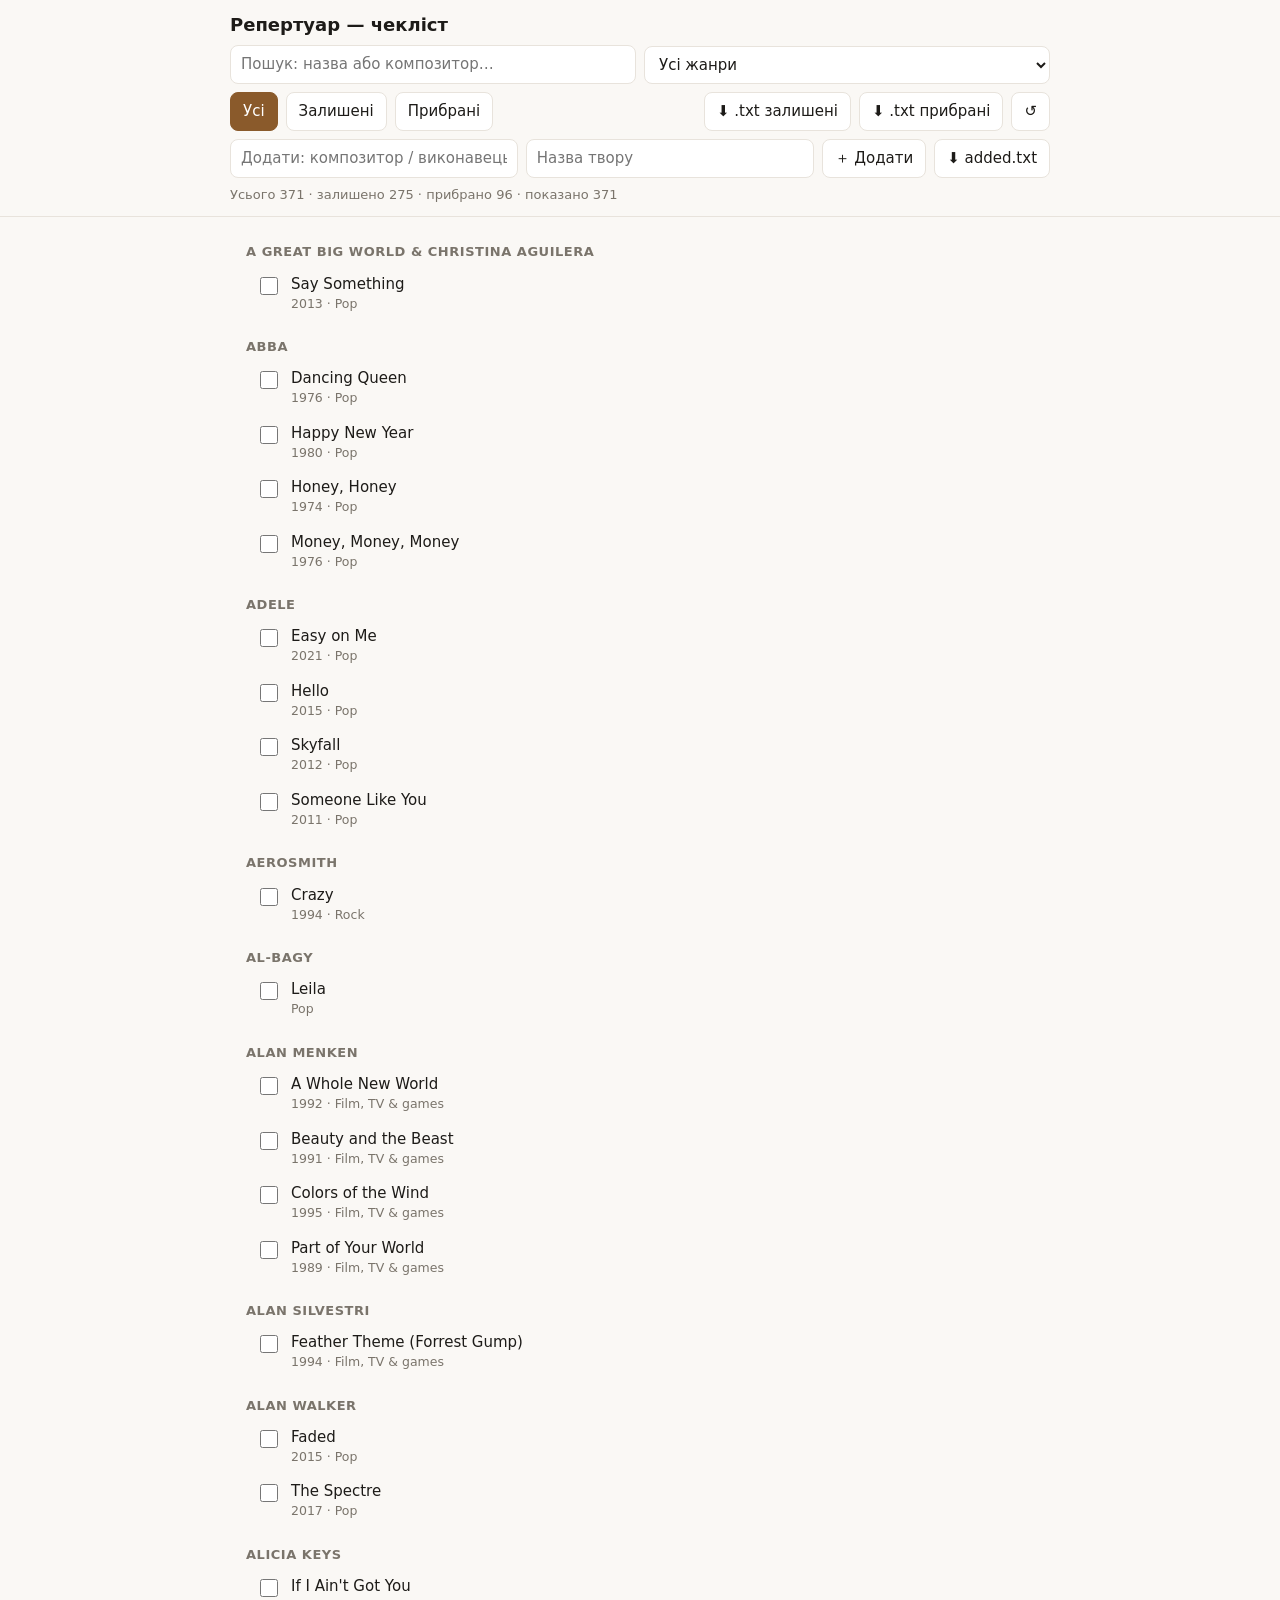
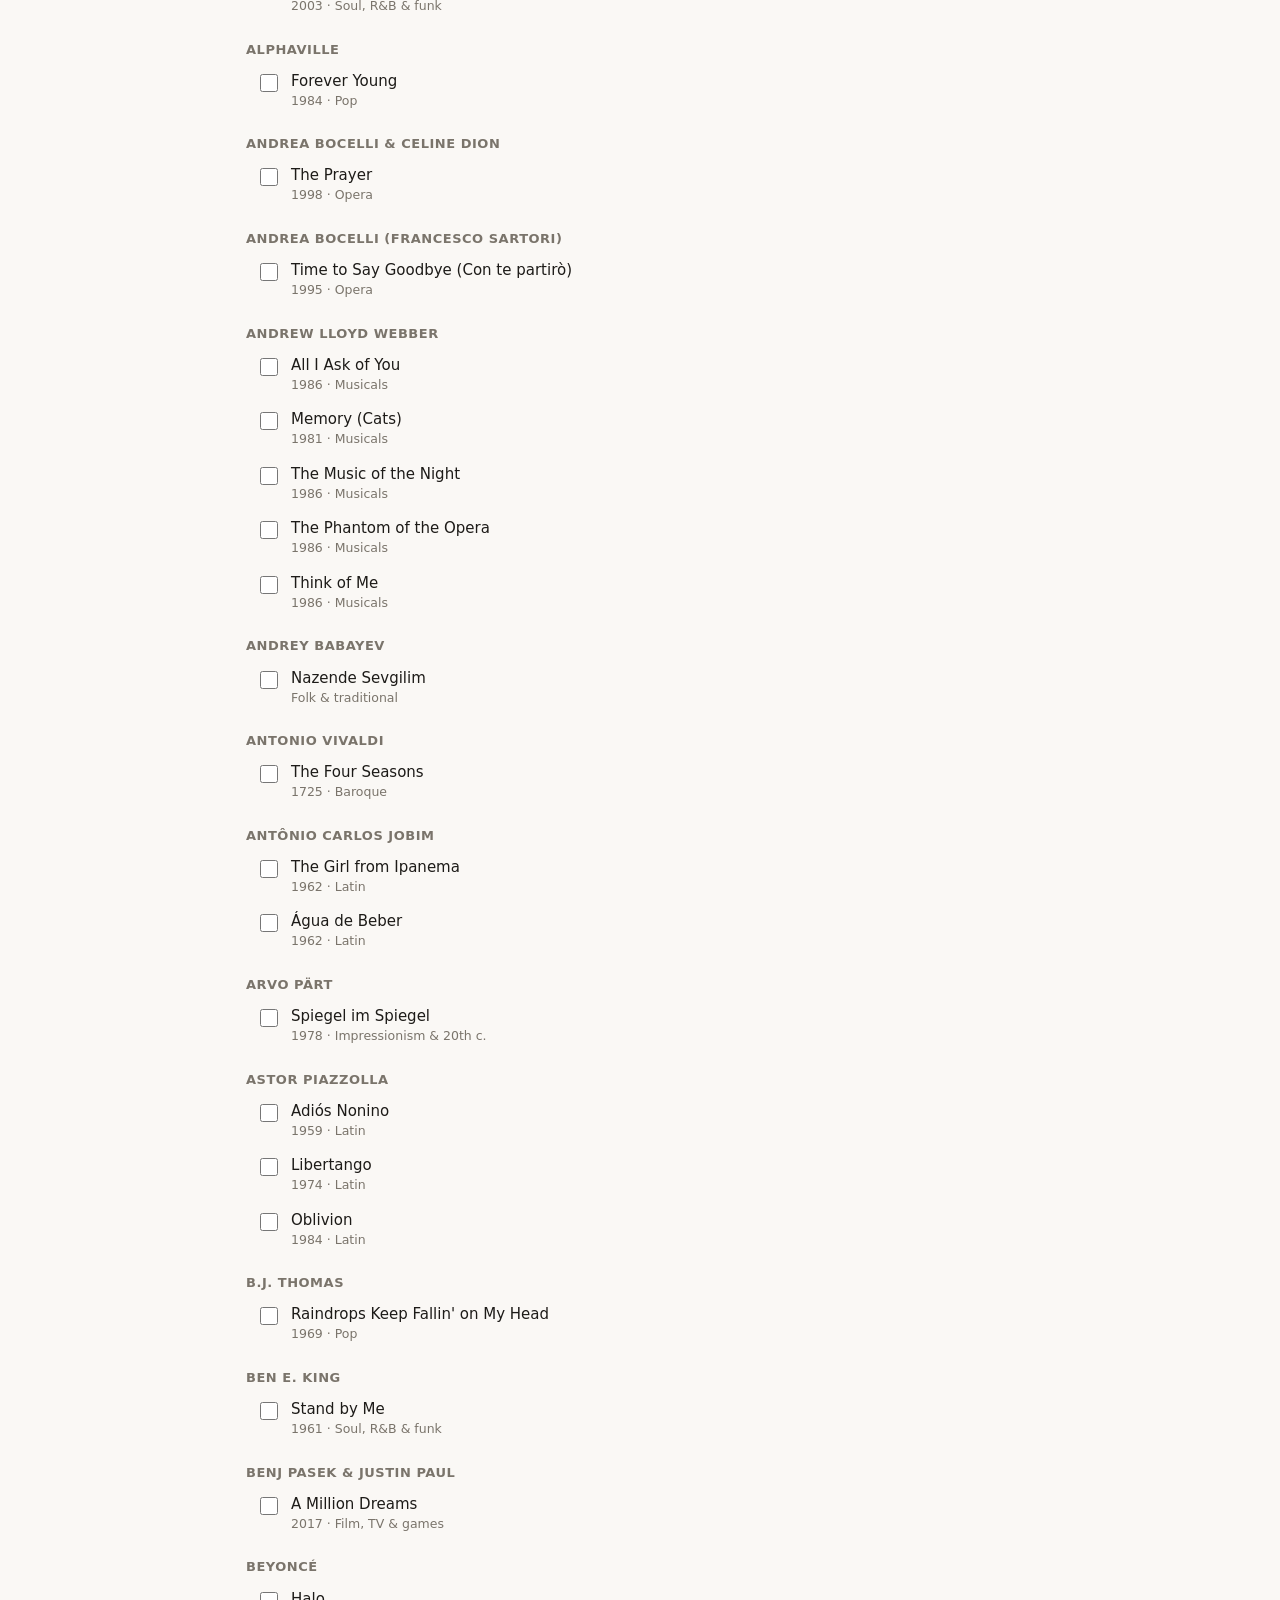
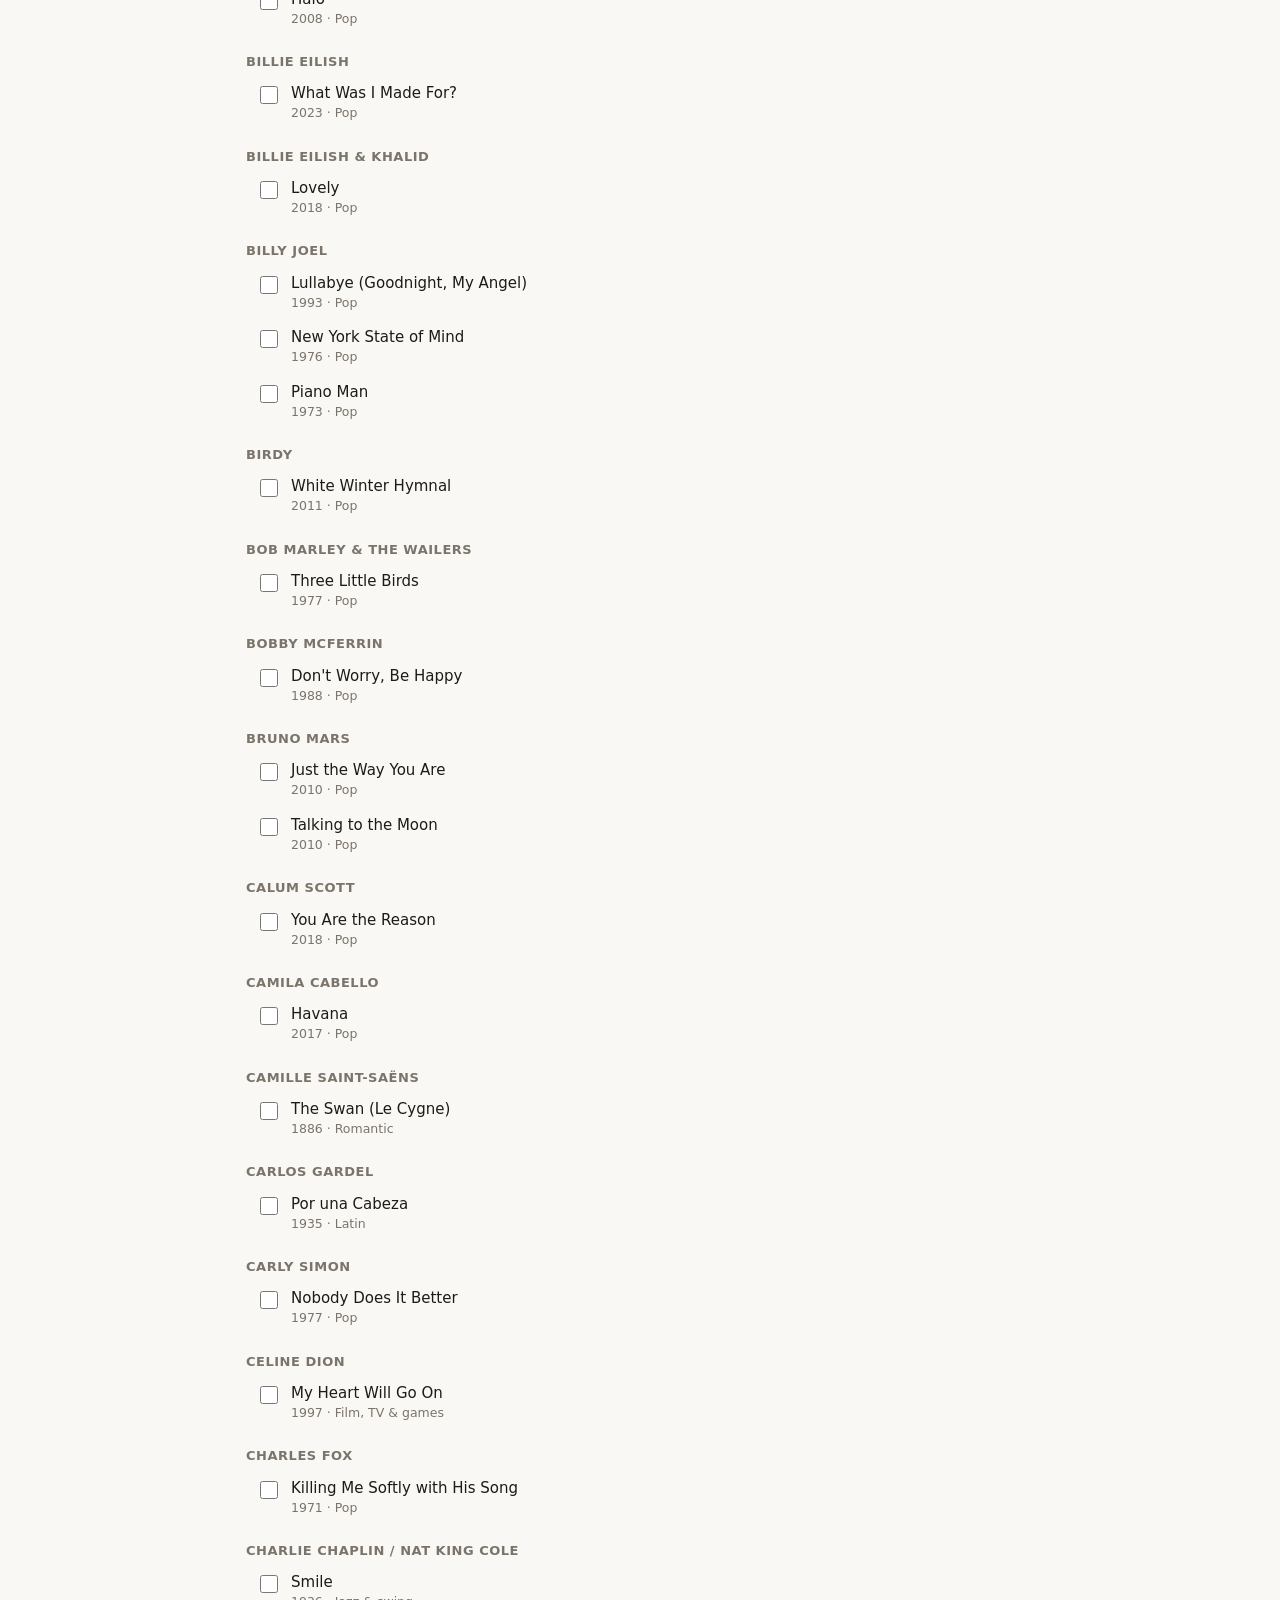
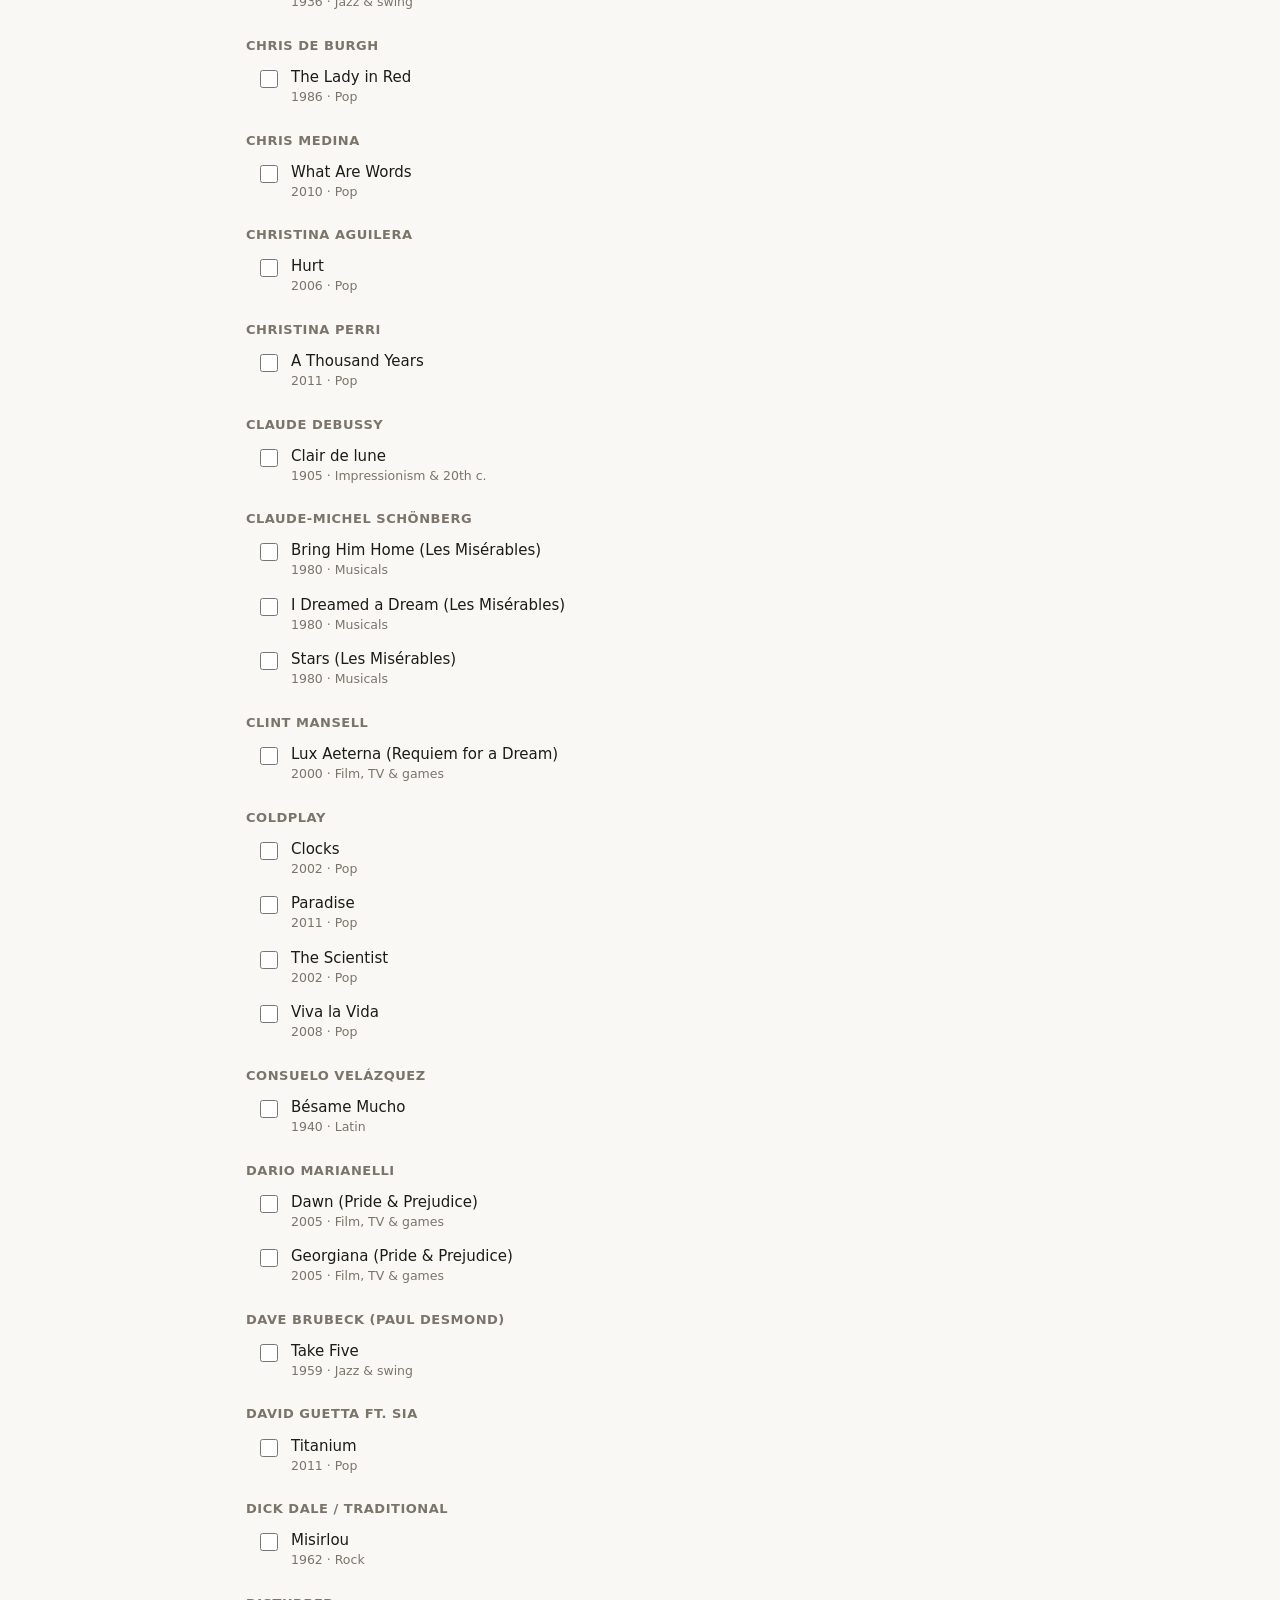
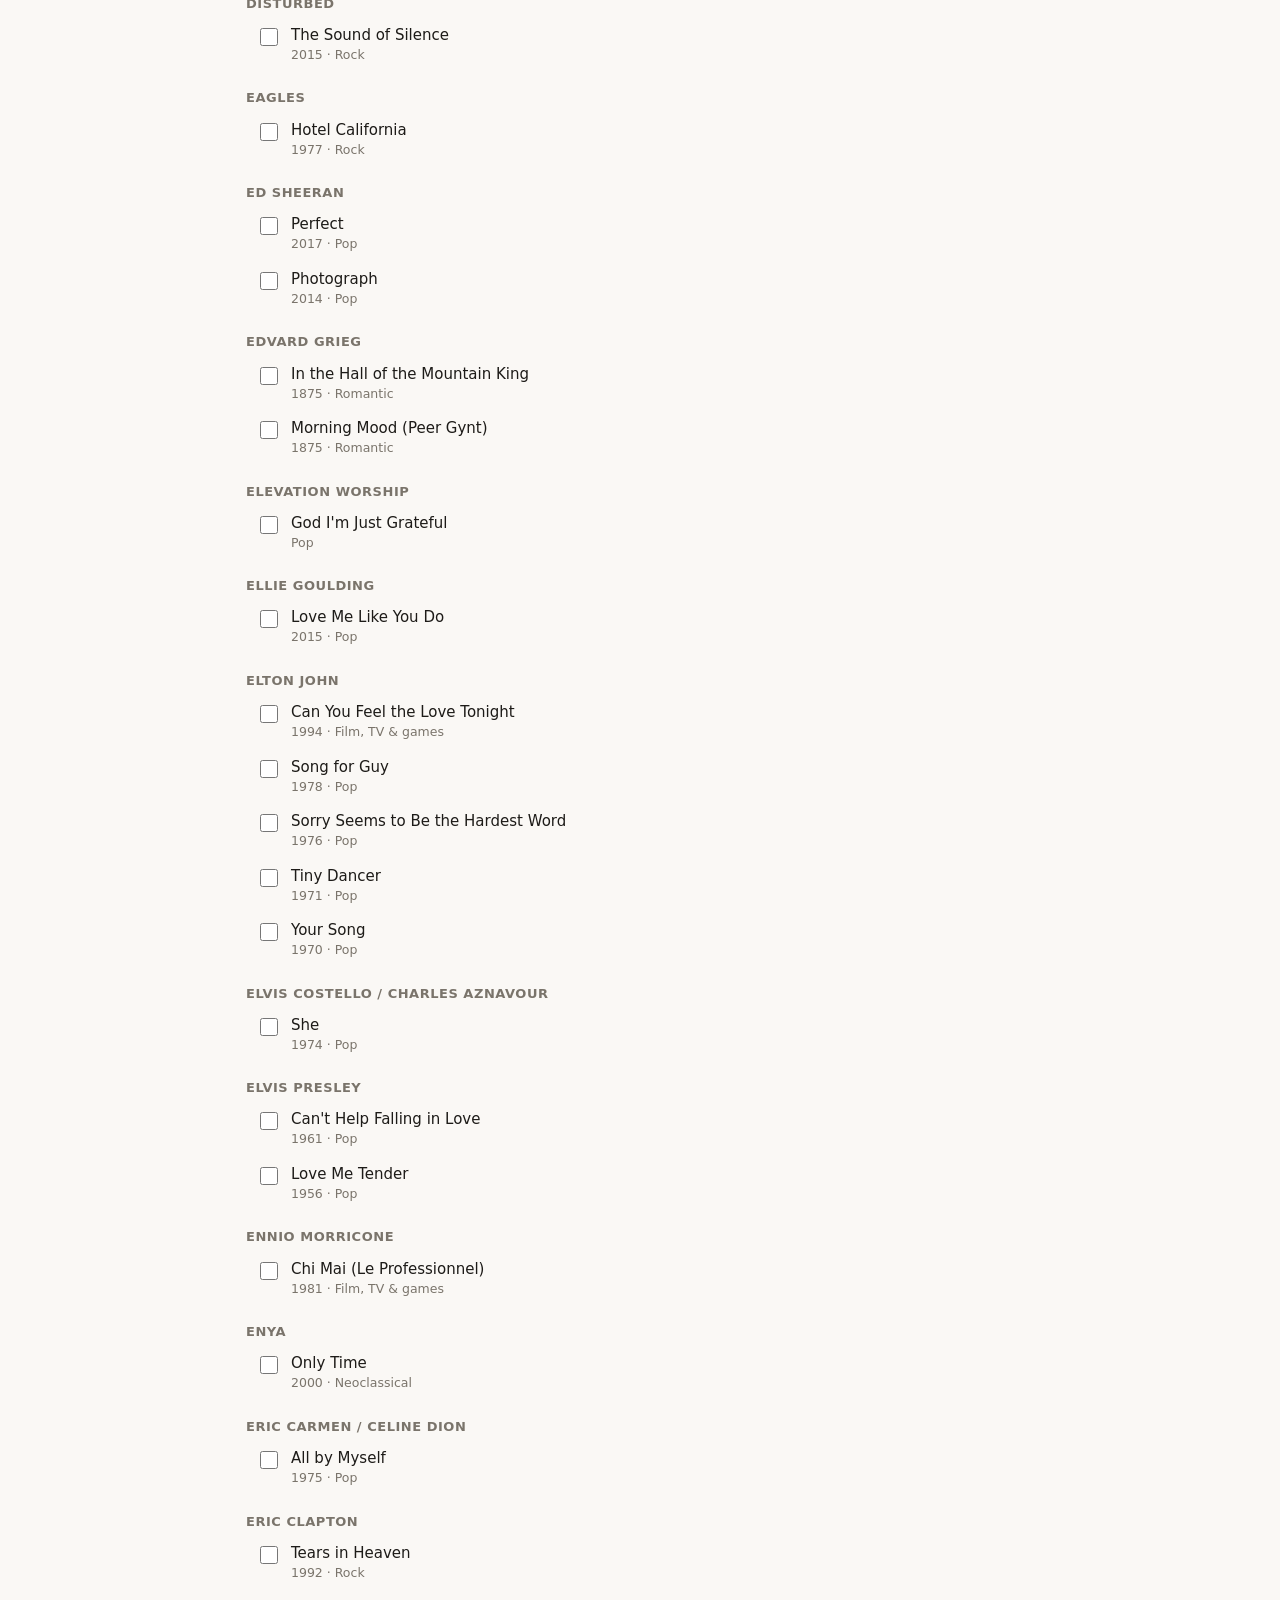
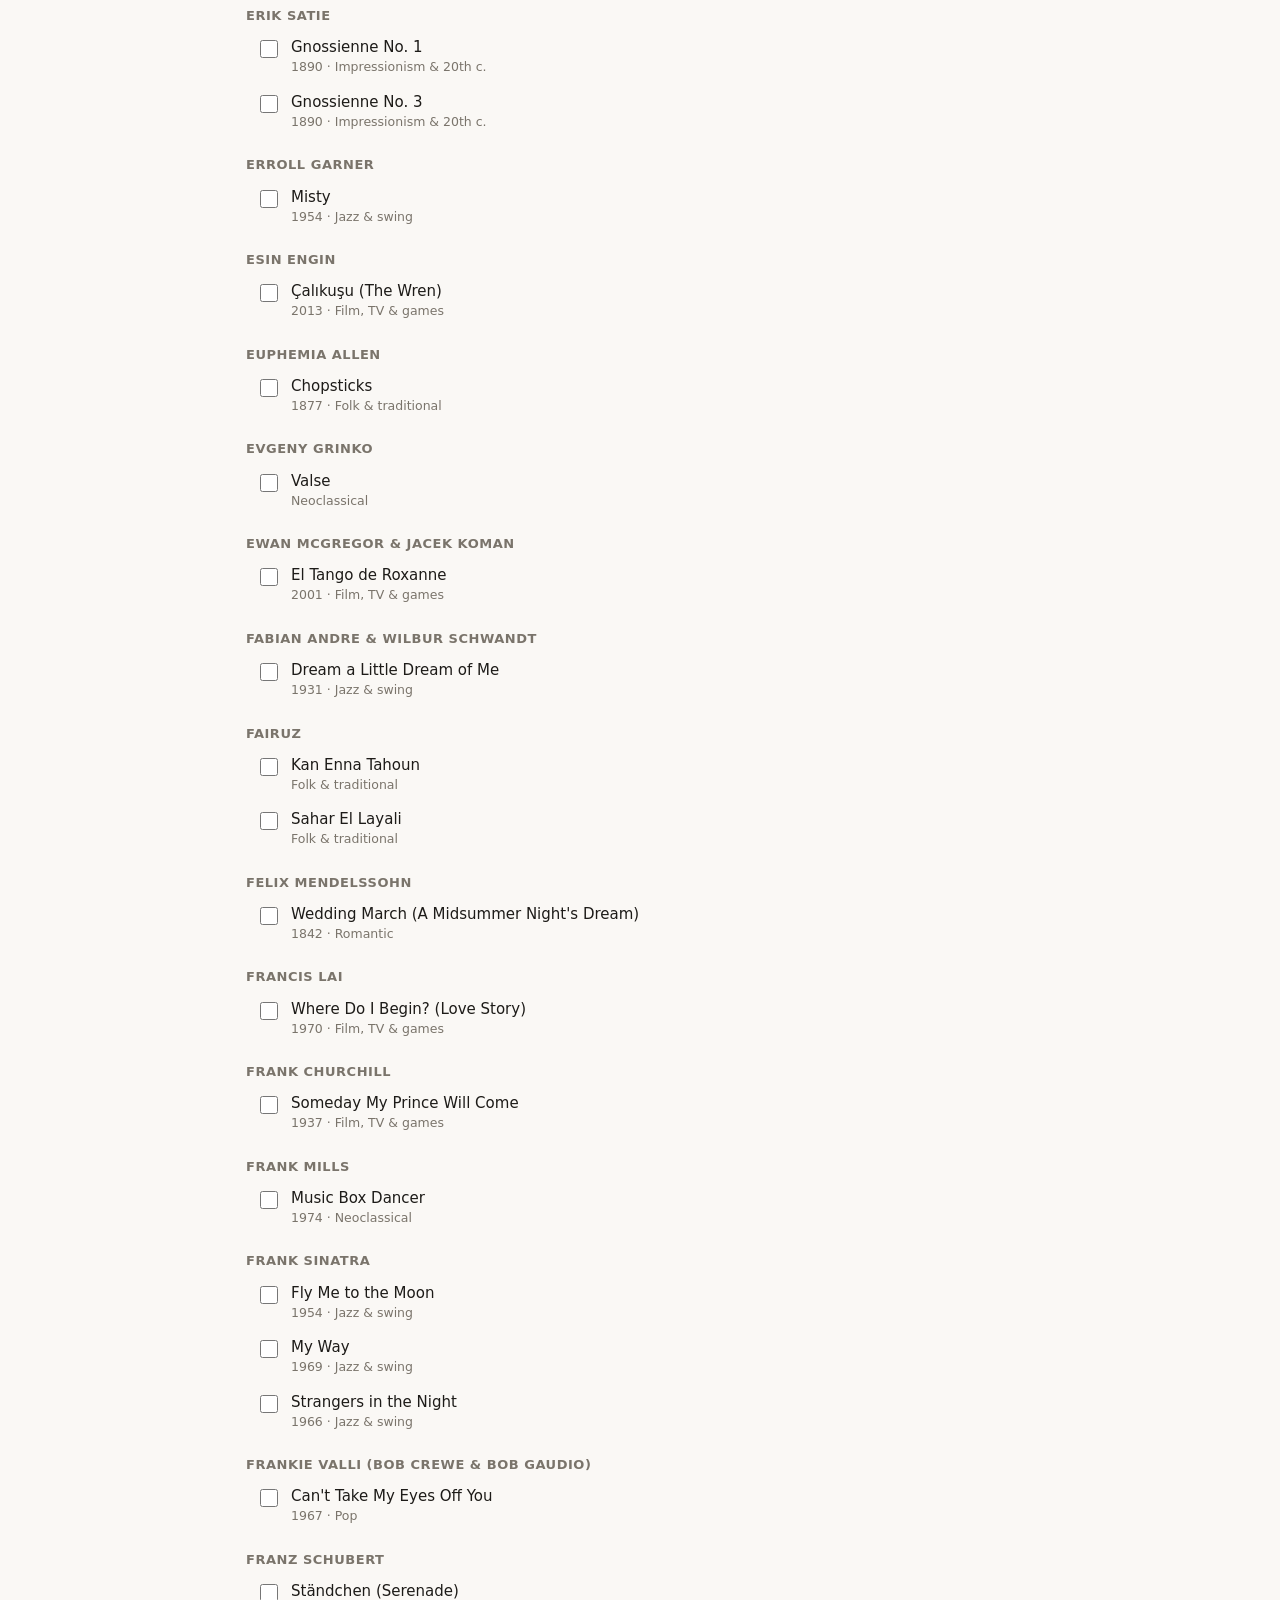
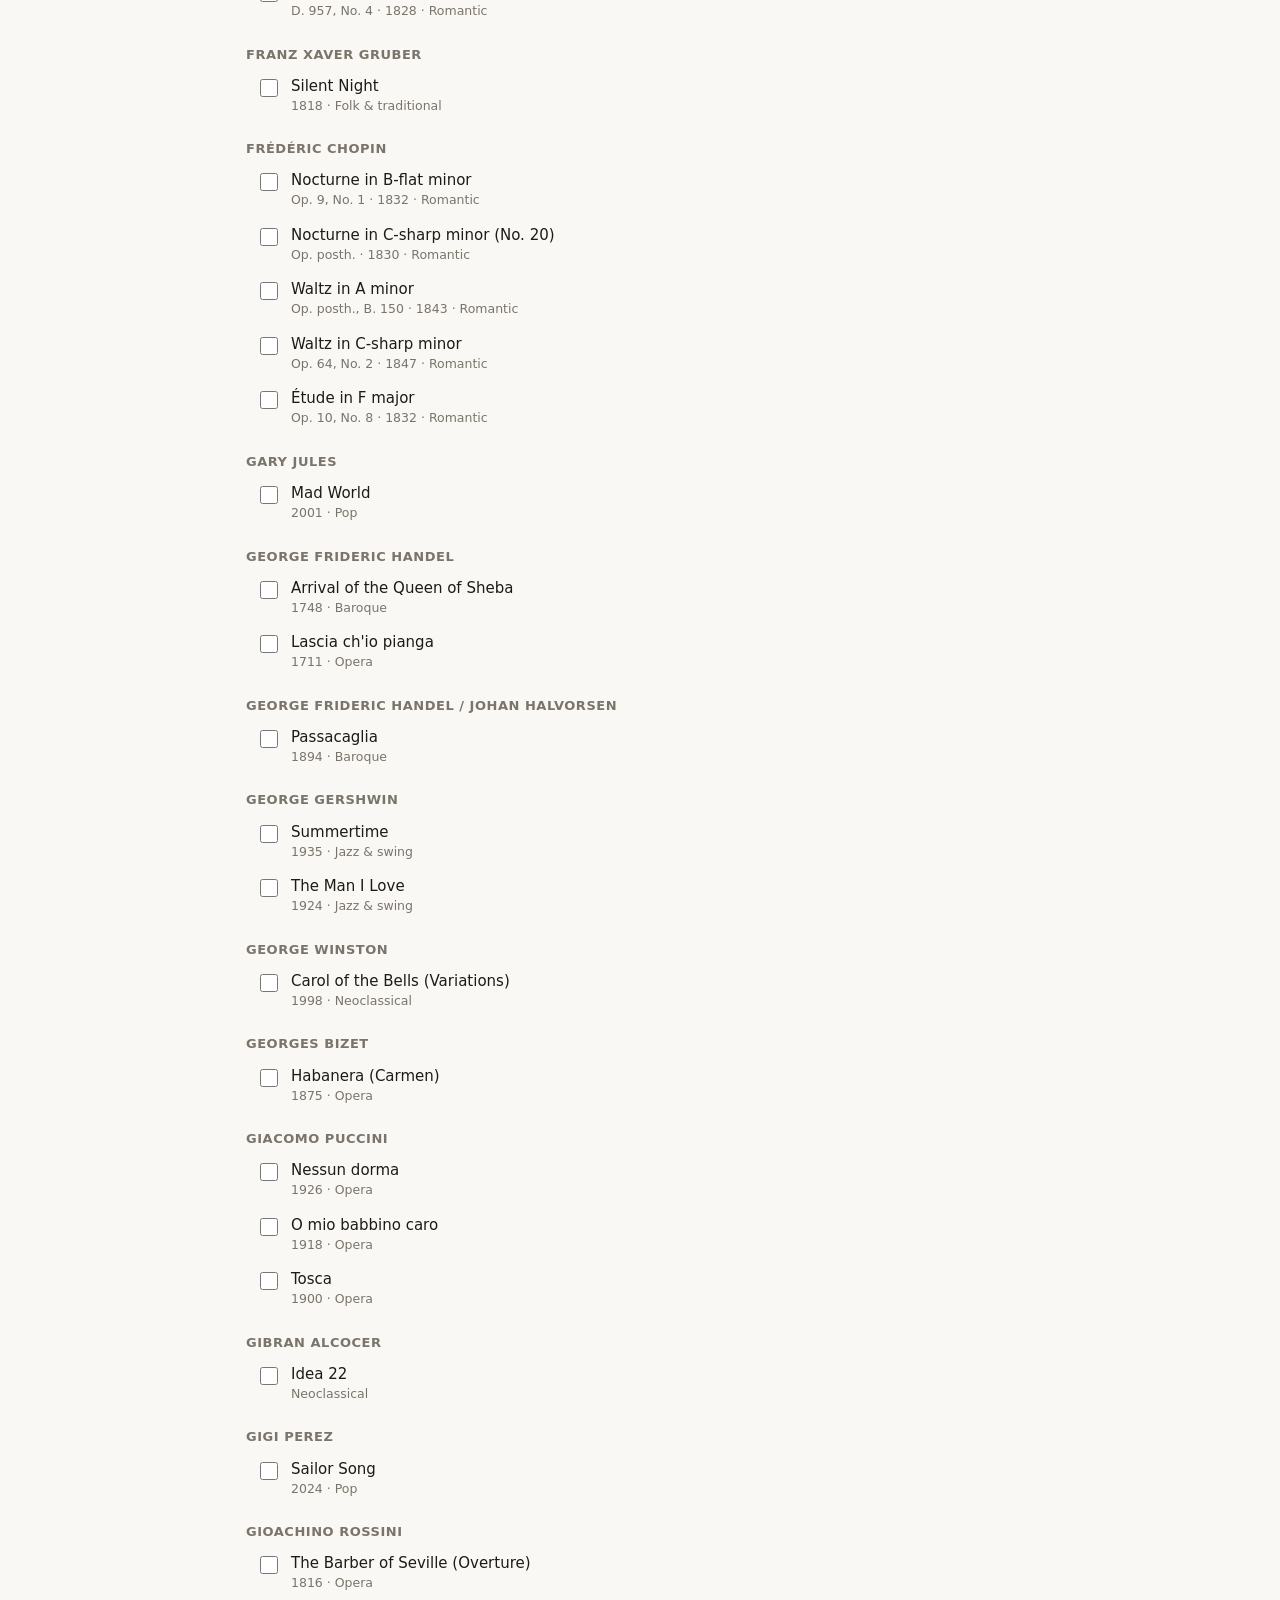
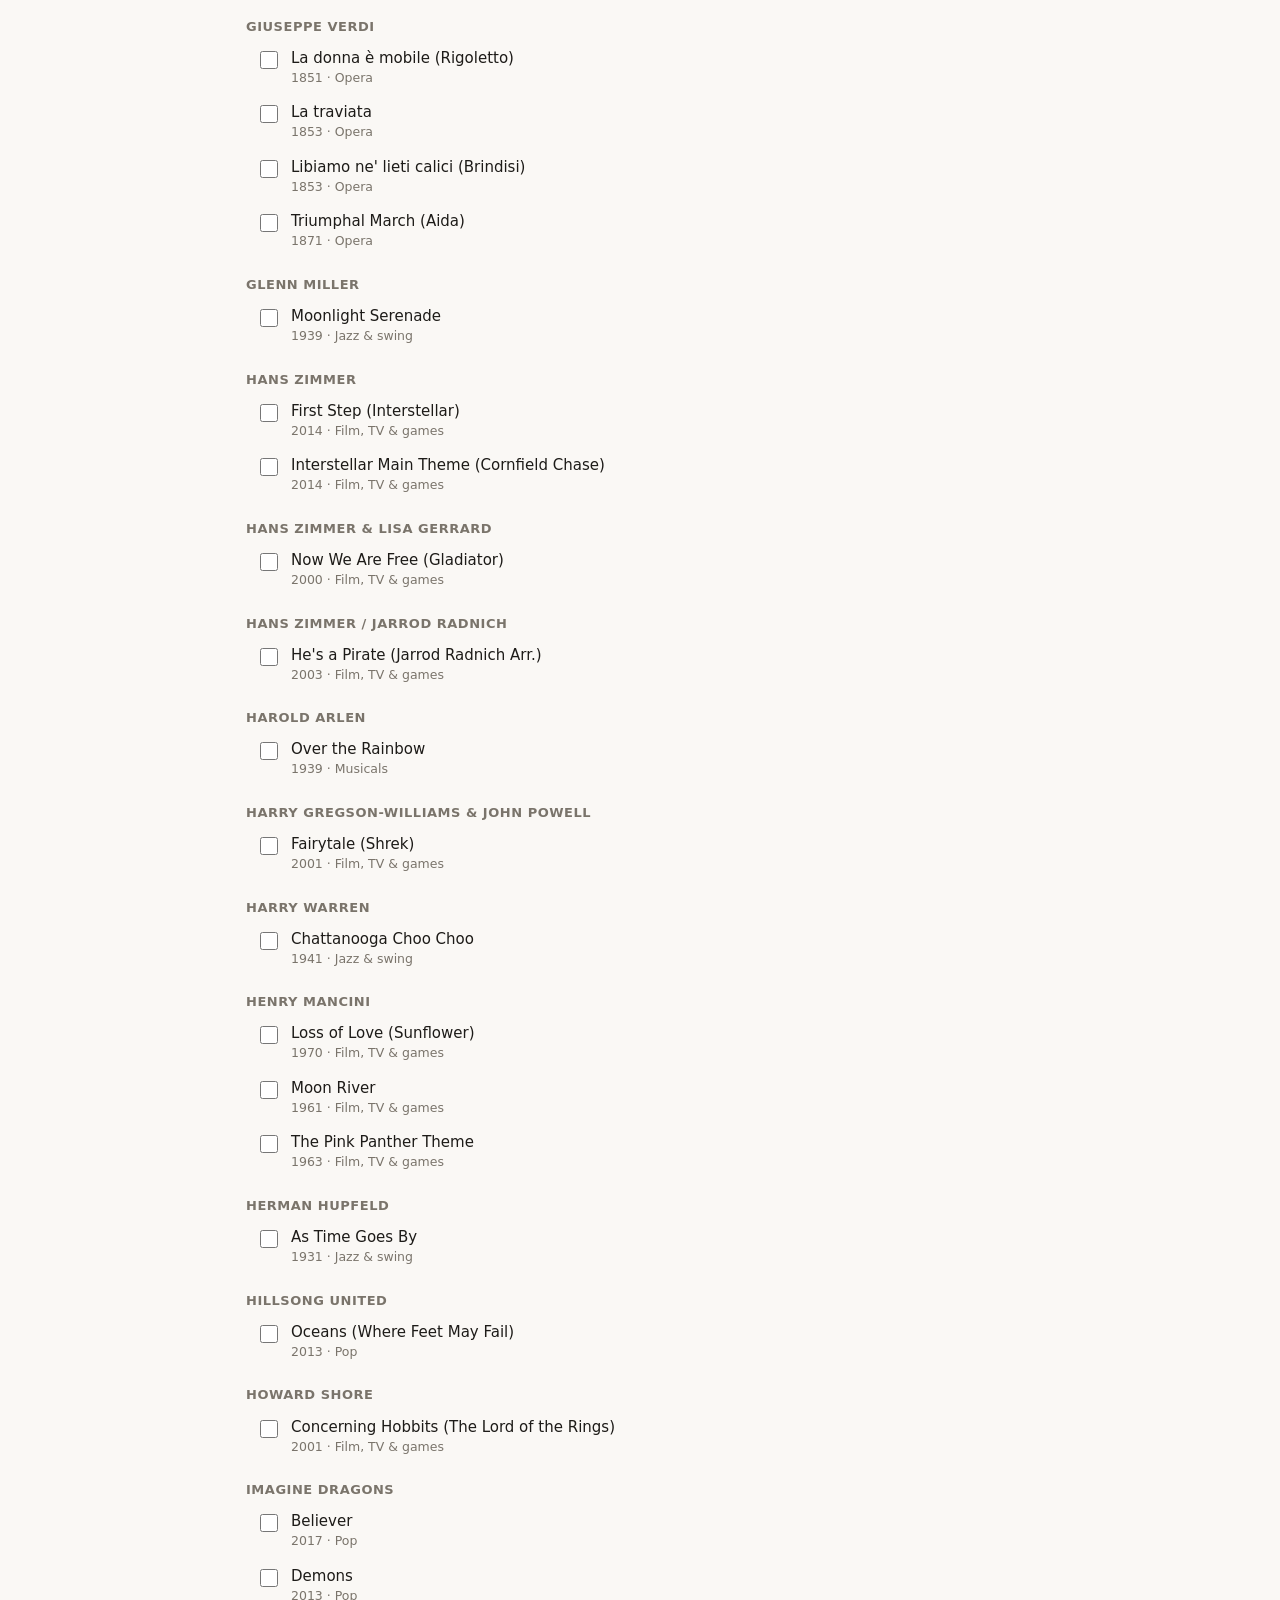
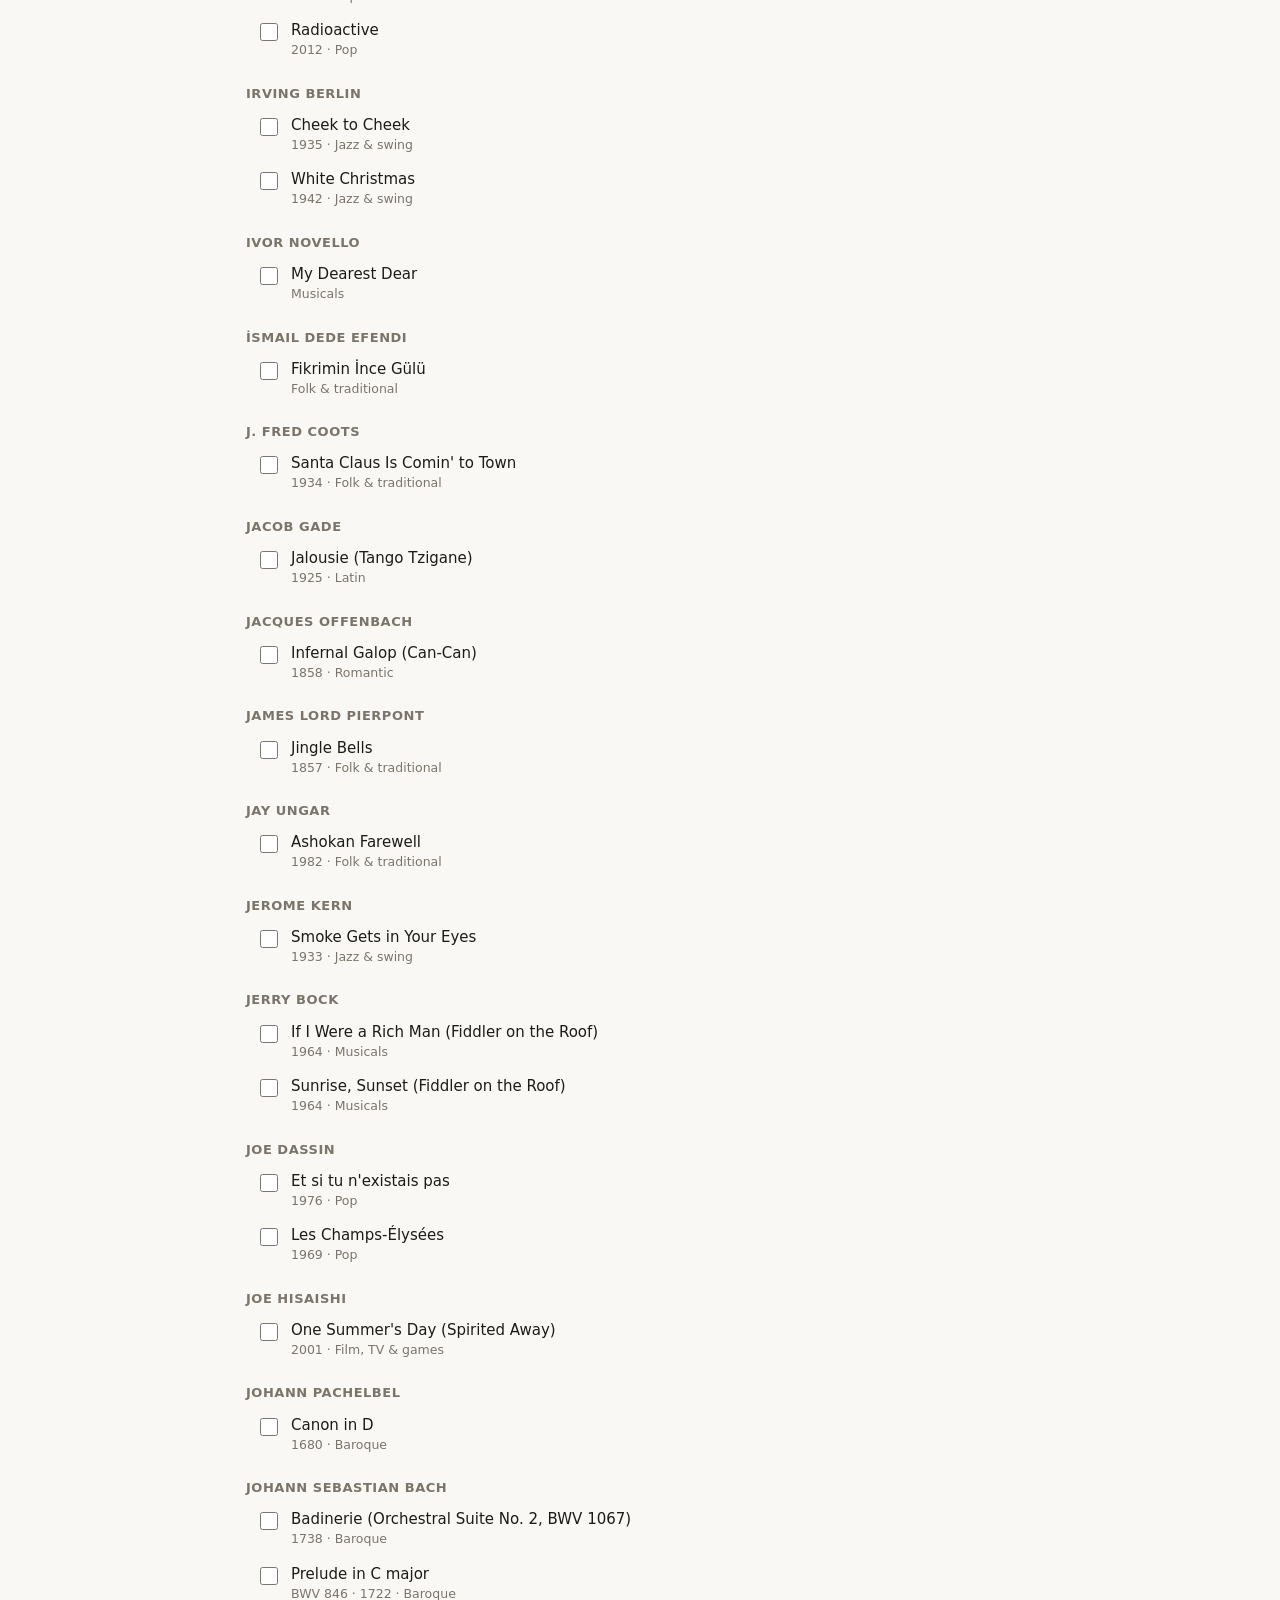
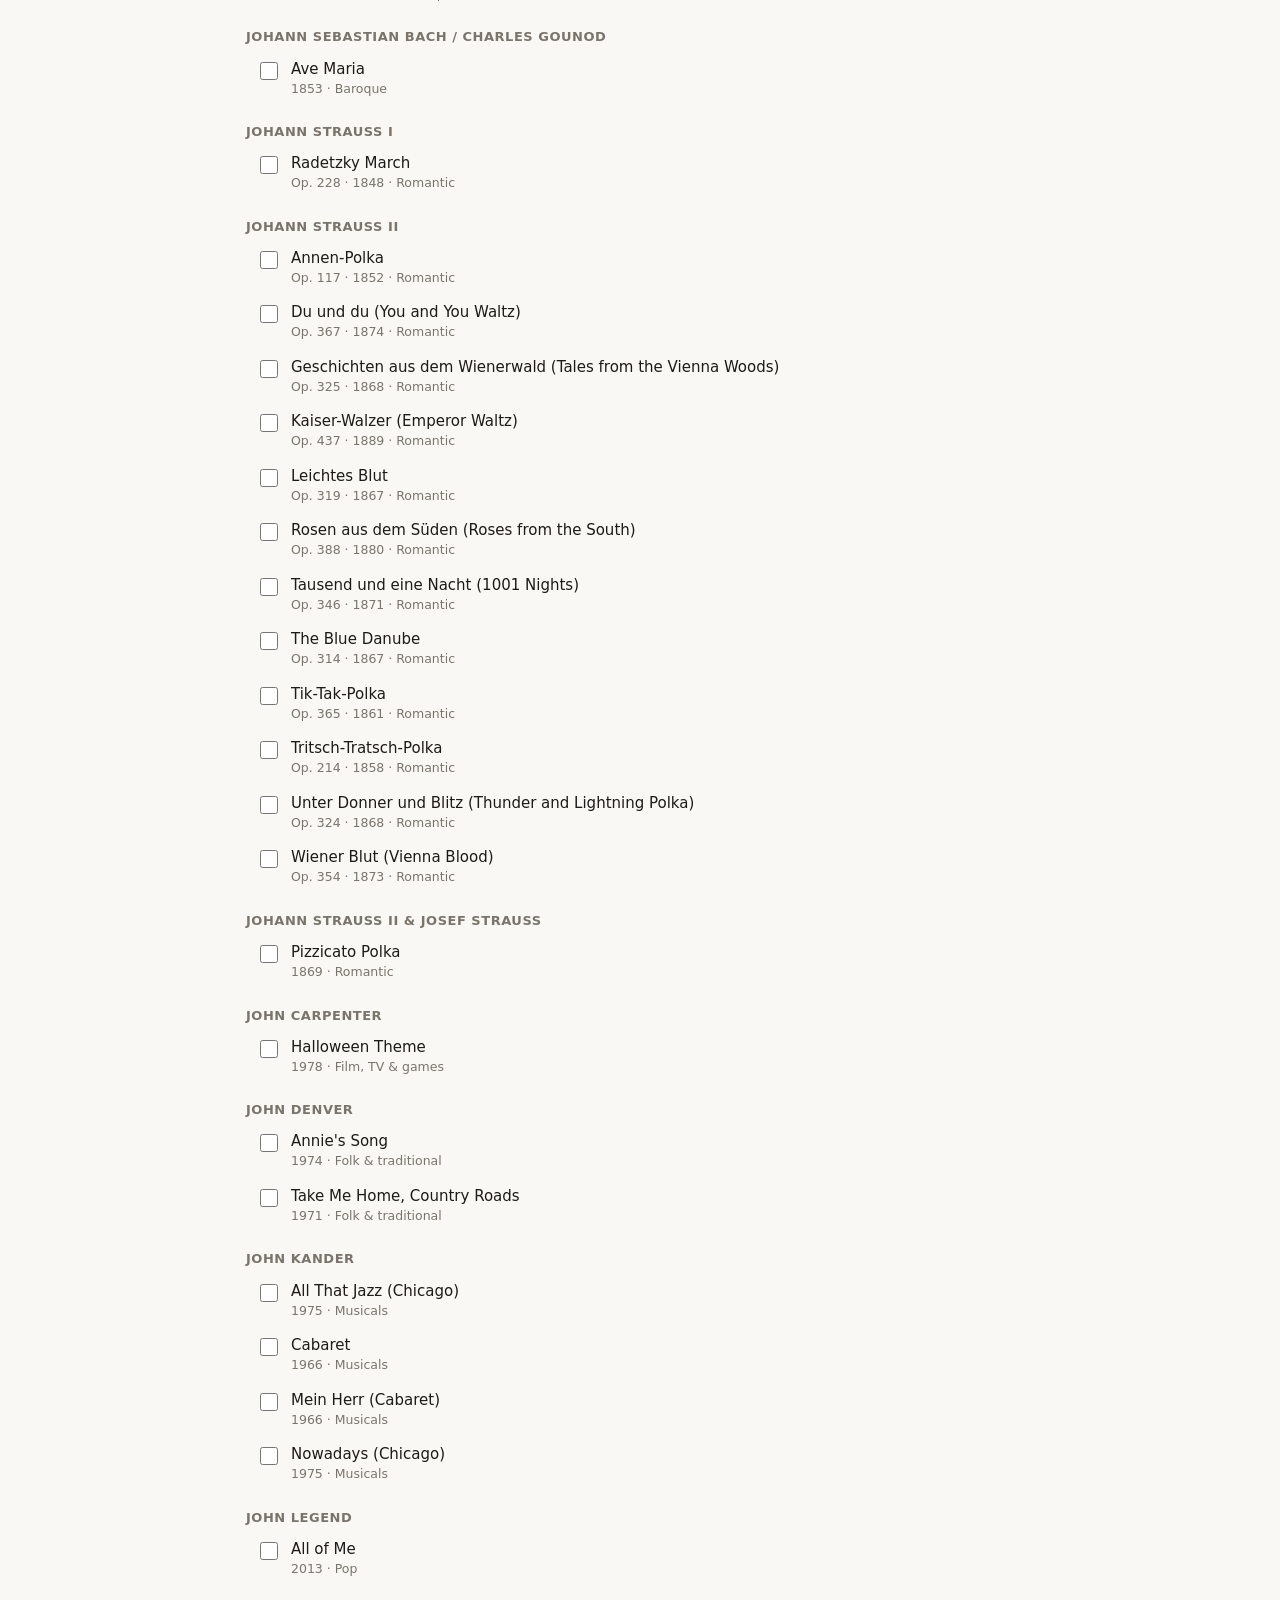
==== commit 19e7f779: "Refactor code structure for improved readability and maintainability" ====
--- a/repertoire-checklist.html
+++ b/repertoire-checklist.html
@@ -27,6 +27,11 @@
 .m{color:var(--mut);font-size:12.5px}
 label.item.off .t{text-decoration:line-through;color:var(--rm)}
 label.item.off .m{opacity:.6}
+input[type=text]{flex:1 1 160px;padding:8px 10px;border:1px solid var(--line);border-radius:8px;background:var(--card);color:var(--fg);font:inherit}
+#addedBox{margin-top:10px;border:1px dashed var(--acc);border-radius:8px;padding:4px 12px 8px}
+#addedBox .a{display:flex;gap:8px;align-items:center;padding:4px 0}
+#addedBox .a span{flex:1}
+#addedBox .a button{padding:2px 8px}
 .empty{color:var(--mut);padding:30px 0;text-align:center}
 </style>
 </head>
@@ -46,11 +51,17 @@
     <button id="expOff">⬇ .txt прибрані</button>
     <button id="reset" title="Повернути початкову позначку">↺</button>
   </div>
+  <form class="row" id="addForm" style="margin-top:8px">
+    <input type="text" id="addComp" placeholder="Додати: композитор / виконавець" required>
+    <input type="text" id="addTitle" placeholder="Назва твору" required>
+    <button type="submit">＋ Додати</button>
+    <button type="button" id="expAdd">⬇ added.txt</button>
+  </form>
   <div class="stats" id="stats"></div>
 </div></header>
-<main class="wrap" id="list"></main>
+<main class="wrap"><div id="addedBox" hidden></div><div id="list"></div></main>
 <script>
-const DATA = [{"id":"a-great-big-world-christina-aguilera-say-something","composer":"A Great Big World & Christina Aguilera","title":"Say Something","catalogue":"","year":2013,"category":"pop"},{"id":"abba-dancing-queen","composer":"ABBA","title":"Dancing Queen","catalogue":"","year":1976,"category":"pop"},{"id":"abba-happy-new-year","composer":"ABBA","title":"Happy New Year","catalogue":"","year":1980,"category":"pop"},{"id":"abba-honey-honey","composer":"ABBA","title":"Honey, Honey","catalogue":"","year":1974,"category":"pop"},{"id":"abba-money-money-money","composer":"ABBA","title":"Money, Money, Money","catalogue":"","year":1976,"category":"pop"},{"id":"adele-easy-on-me","composer":"Adele","title":"Easy on Me","catalogue":"","year":2021,"category":"pop"},{"id":"adele-hello","composer":"Adele","title":"Hello","catalogue":"","year":2015,"category":"pop"},{"id":"adele-skyfall","composer":"Adele","title":"Skyfall","catalogue":"","year":2012,"category":"pop"},{"id":"adele-someone-like-you","composer":"Adele","title":"Someone Like You","catalogue":"","year":2011,"category":"pop"},{"id":"aerosmith-crazy","composer":"Aerosmith","title":"Crazy","catalogue":"","year":1994,"category":"rock"},{"id":"christina-aguilera-hurt","composer":"Christina Aguilera","title":"Hurt","catalogue":"","year":2006,"category":"pop"},{"id":"al-bagy-leila","composer":"Al-Bagy","title":"Leila","catalogue":"","year":null,"category":"pop"},{"id":"gibran-alcocer-idea-22","composer":"Gibran Alcocer","title":"Idea 22","catalogue":"","year":null,"category":"neoclassical"},{"id":"euphemia-allen-chopsticks","composer":"Euphemia Allen","title":"Chopsticks","catalogue":"","year":1877,"category":"folk"},{"id":"loren-allred-never-enough-the-greatest-showman","composer":"Loren Allred","title":"Never Enough (The Greatest Showman)","catalogue":"","year":2017,"category":"film"},{"id":"alphaville-forever-young","composer":"Alphaville","title":"Forever Young","catalogue":"","year":1984,"category":"pop"},{"id":"leroy-anderson-jazz-pizzicato","composer":"Leroy Anderson","title":"Jazz Pizzicato","catalogue":"","year":1938,"category":"modern"},{"id":"kristen-anderson-lopez-robert-lopez-do-you-want-to-build-a-snowman","composer":"Kristen Anderson-Lopez & Robert Lopez","title":"Do You Want to Build a Snowman?","catalogue":"","year":2013,"category":"film"},{"id":"kristen-anderson-lopez-robert-lopez-let-it-go","composer":"Kristen Anderson-Lopez & Robert Lopez","title":"Let It Go","catalogue":"","year":2013,"category":"film"},{"id":"kristen-anderson-lopez-robert-lopez-remember-me","composer":"Kristen Anderson-Lopez & Robert Lopez","title":"Remember Me","catalogue":"","year":2017,"category":"film"},{"id":"fabian-andre-wilbur-schwandt-dream-a-little-dream-of-me","composer":"Fabian Andre & Wilbur Schwandt","title":"Dream a Little Dream of Me","catalogue":"","year":1931,"category":"jazz"},{"id":"harold-arlen-over-the-rainbow","composer":"Harold Arlen","title":"Over the Rainbow","catalogue":"","year":1939,"category":"musical"},{"id":"louis-armstrong-hello-dolly","composer":"Louis Armstrong","title":"Hello, Dolly!","catalogue":"","year":1964,"category":"jazz"},{"id":"louis-armstrong-what-a-wonderful-world","composer":"Louis Armstrong","title":"What a Wonderful World","catalogue":"","year":1967,"category":"jazz"},{"id":"andrey-babayev-nazende-sevgilim","composer":"Andrey Babayev","title":"Nazende Sevgilim","catalogue":"","year":null,"category":"folk"},{"id":"johann-sebastian-bach-charles-gounod-ave-maria","composer":"Johann Sebastian Bach / Charles Gounod","title":"Ave Maria","catalogue":"","year":1853,"category":"baroque"},{"id":"johann-sebastian-bach-badinerie-orchestral-suite-no-2-bwv-1067","composer":"Johann Sebastian Bach","title":"Badinerie (Orchestral Suite No. 2, BWV 1067)","catalogue":"","year":1738,"category":"baroque"},{"id":"johann-sebastian-bach-prelude-in-c-major-bwv-846","composer":"Johann Sebastian Bach","title":"Prelude in C major","catalogue":"BWV 846","year":1722,"category":"baroque"},{"id":"klaus-badelt-hans-zimmer-he-s-a-pirate","composer":"Klaus Badelt & Hans Zimmer","title":"He's a Pirate","catalogue":"","year":2003,"category":"film"},{"id":"the-beatles-here-comes-the-sun","composer":"The Beatles","title":"Here Comes the Sun","catalogue":"","year":1969,"category":"pop"},{"id":"the-beatles-hey-jude","composer":"The Beatles","title":"Hey Jude","catalogue":"","year":1968,"category":"pop"},{"id":"the-beatles-in-my-life","composer":"The Beatles","title":"In My Life","catalogue":"","year":1965,"category":"pop"},{"id":"the-beatles-let-it-be","composer":"The Beatles","title":"Let It Be","catalogue":"","year":1970,"category":"pop"},{"id":"the-beatles-yesterday","composer":"The Beatles","title":"Yesterday","catalogue":"","year":1965,"category":"pop"},{"id":"ludwig-van-beethoven-fur-elise","composer":"Ludwig van Beethoven","title":"Für Elise","catalogue":"","year":1810,"category":"classical"},{"id":"ludwig-van-beethoven-piano-sonata-no-14-moonlight-op-27-no-2","composer":"Ludwig van Beethoven","title":"Piano Sonata No. 14 'Moonlight'","catalogue":"Op. 27, No. 2","year":1801,"category":"classical"},{"id":"irving-berlin-cheek-to-cheek","composer":"Irving Berlin","title":"Cheek to Cheek","catalogue":"","year":1935,"category":"jazz"},{"id":"irving-berlin-white-christmas","composer":"Irving Berlin","title":"White Christmas","catalogue":"","year":1942,"category":"jazz"},{"id":"leonard-bernstein-tonight-west-side-story","composer":"Leonard Bernstein","title":"Tonight (West Side Story)","catalogue":"","year":1957,"category":"musical"},{"id":"beyonce-halo","composer":"Beyoncé","title":"Halo","catalogue":"","year":2008,"category":"pop"},{"id":"birdy-white-winter-hymnal","composer":"Birdy","title":"White Winter Hymnal","catalogue":"","year":2011,"category":"pop"},{"id":"georges-bizet-habanera-carmen","composer":"Georges Bizet","title":"Habanera (Carmen)","catalogue":"","year":1875,"category":"opera"},{"id":"andrea-bocelli-celine-dion-the-prayer","composer":"Andrea Bocelli & Celine Dion","title":"The Prayer","catalogue":"","year":1998,"category":"opera"},{"id":"andrea-bocelli-francesco-sartori-time-to-say-goodbye-con-te-partiro","composer":"Andrea Bocelli (Francesco Sartori)","title":"Time to Say Goodbye (Con te partirò)","catalogue":"","year":1995,"category":"opera"},{"id":"jerry-bock-if-i-were-a-rich-man-fiddler-on-the-roof","composer":"Jerry Bock","title":"If I Were a Rich Man (Fiddler on the Roof)","catalogue":"","year":1964,"category":"musical"},{"id":"jerry-bock-sunrise-sunset-fiddler-on-the-roof","composer":"Jerry Bock","title":"Sunrise, Sunset (Fiddler on the Roof)","catalogue":"","year":1964,"category":"musical"},{"id":"dave-brubeck-paul-desmond-take-five","composer":"Dave Brubeck (Paul Desmond)","title":"Take Five","catalogue":"","year":1959,"category":"jazz"},{"id":"michael-buble-sway","composer":"Michael Bublé","title":"Sway","catalogue":"","year":2003,"category":"jazz"},{"id":"chris-de-burgh-the-lady-in-red","composer":"Chris de Burgh","title":"The Lady in Red","catalogue":"","year":1986,"category":"pop"},{"id":"camila-cabello-havana","composer":"Camila Cabello","title":"Havana","catalogue":"","year":2017,"category":"pop"},{"id":"mariah-carey-all-i-want-for-christmas-is-you","composer":"Mariah Carey","title":"All I Want for Christmas Is You","catalogue":"","year":1994,"category":"pop"},{"id":"eric-carmen-celine-dion-all-by-myself","composer":"Eric Carmen / Celine Dion","title":"All by Myself","catalogue":"","year":1975,"category":"pop"},{"id":"john-carpenter-halloween-theme","composer":"John Carpenter","title":"Halloween Theme","catalogue":"","year":1978,"category":"film"},{"id":"charlie-chaplin-nat-king-cole-smile","composer":"Charlie Chaplin / Nat King Cole","title":"Smile","catalogue":"","year":1936,"category":"jazz"},{"id":"ray-charles-hit-the-road-jack","composer":"Ray Charles","title":"Hit the Road Jack","catalogue":"","year":1961,"category":"soul"},{"id":"frederic-chopin-nocturne-in-b-flat-minor-op-9-no-1","composer":"Frédéric Chopin","title":"Nocturne in B-flat minor","catalogue":"Op. 9, No. 1","year":1832,"category":"romantic"},{"id":"frederic-chopin-nocturne-in-c-sharp-minor-no-20-op-posth","composer":"Frédéric Chopin","title":"Nocturne in C-sharp minor (No. 20)","catalogue":"Op. posth.","year":1830,"category":"romantic"},{"id":"frederic-chopin-waltz-in-a-minor-op-posth-b-150","composer":"Frédéric Chopin","title":"Waltz in A minor","catalogue":"Op. posth., B. 150","year":1843,"category":"romantic"},{"id":"frederic-chopin-waltz-in-c-sharp-minor-op-64-no-2","composer":"Frédéric Chopin","title":"Waltz in C-sharp minor","catalogue":"Op. 64, No. 2","year":1847,"category":"romantic"},{"id":"frederic-chopin-etude-in-f-major-op-10-no-8","composer":"Frédéric Chopin","title":"Étude in F major","catalogue":"Op. 10, No. 8","year":1832,"category":"romantic"},{"id":"frank-churchill-someday-my-prince-will-come","composer":"Frank Churchill","title":"Someday My Prince Will Come","catalogue":"","year":1937,"category":"film"},{"id":"the-cinematic-orchestra-arrival-of-the-birds","composer":"The Cinematic Orchestra","title":"Arrival of the Birds","catalogue":"","year":2007,"category":"neoclassical"},{"id":"the-cinematic-orchestra-to-build-a-home","composer":"The Cinematic Orchestra","title":"To Build a Home","catalogue":"","year":2007,"category":"neoclassical"},{"id":"eric-clapton-tears-in-heaven","composer":"Eric Clapton","title":"Tears in Heaven","catalogue":"","year":1992,"category":"rock"},{"id":"richard-clayderman-paul-de-senneville-ballade-pour-adeline","composer":"Richard Clayderman (Paul de Senneville)","title":"Ballade pour Adeline","catalogue":"","year":1976,"category":"neoclassical"},{"id":"leonard-cohen-hallelujah","composer":"Leonard Cohen","title":"Hallelujah","catalogue":"","year":1984,"category":"folk"},{"id":"coldplay-clocks","composer":"Coldplay","title":"Clocks","catalogue":"","year":2002,"category":"pop"},{"id":"coldplay-paradise","composer":"Coldplay","title":"Paradise","catalogue":"","year":2011,"category":"pop"},{"id":"coldplay-the-scientist","composer":"Coldplay","title":"The Scientist","catalogue":"","year":2002,"category":"pop"},{"id":"coldplay-viva-la-vida","composer":"Coldplay","title":"Viva la Vida","catalogue":"","year":2008,"category":"pop"},{"id":"nat-king-cole-unforgettable","composer":"Nat King Cole","title":"Unforgettable","catalogue":"","year":1951,"category":"jazz"},{"id":"j-fred-coots-santa-claus-is-comin-to-town","composer":"J. Fred Coots","title":"Santa Claus Is Comin' to Town","catalogue":"","year":1934,"category":"folk"},{"id":"elvis-costello-charles-aznavour-she","composer":"Elvis Costello / Charles Aznavour","title":"She","catalogue":"","year":1974,"category":"pop"},{"id":"teodoro-cottrau-santa-lucia","composer":"Teodoro Cottrau","title":"Santa Lucia","catalogue":"","year":1849,"category":"folk"},{"id":"dick-dale-traditional-misirlou","composer":"Dick Dale / Traditional","title":"Misirlou","catalogue":"","year":1962,"category":"rock"},{"id":"joe-dassin-et-si-tu-n-existais-pas","composer":"Joe Dassin","title":"Et si tu n'existais pas","catalogue":"","year":1976,"category":"pop"},{"id":"joe-dassin-les-champs-elysees","composer":"Joe Dassin","title":"Les Champs-Élysées","catalogue":"","year":1969,"category":"pop"},{"id":"peter-maxwell-davies-farewell-to-stromness","composer":"Peter Maxwell Davies","title":"Farewell to Stromness","catalogue":"","year":1980,"category":"modern"},{"id":"claude-debussy-clair-de-lune","composer":"Claude Debussy","title":"Clair de lune","catalogue":"","year":1905,"category":"modern"},{"id":"john-denver-annie-s-song","composer":"John Denver","title":"Annie's Song","catalogue":"","year":1974,"category":"folk"},{"id":"john-denver-take-me-home-country-roads","composer":"John Denver","title":"Take Me Home, Country Roads","catalogue":"","year":1971,"category":"folk"},{"id":"luigi-denza-funiculi-funicula","composer":"Luigi Denza","title":"Funiculì, Funiculà","catalogue":"","year":1880,"category":"folk"},{"id":"neil-diamond-sweet-caroline","composer":"Neil Diamond","title":"Sweet Caroline","catalogue":"","year":1969,"category":"pop"},{"id":"celine-dion-my-heart-will-go-on","composer":"Celine Dion","title":"My Heart Will Go On","catalogue":"","year":1997,"category":"film"},{"id":"disturbed-the-sound-of-silence","composer":"Disturbed","title":"The Sound of Silence","catalogue":"","year":2015,"category":"rock"},{"id":"ramin-djawadi-main-title-game-of-thrones","composer":"Ramin Djawadi","title":"Main Title (Game of Thrones)","catalogue":"","year":2011,"category":"film"},{"id":"ramin-djawadi-the-rains-of-castamere","composer":"Ramin Djawadi","title":"The Rains of Castamere","catalogue":"","year":2011,"category":"film"},{"id":"eagles-hotel-california","composer":"Eagles","title":"Hotel California","catalogue":"","year":1977,"category":"rock"},{"id":"ismail-dede-efendi-fikrimin-ince-gulu","composer":"İsmail Dede Efendi","title":"Fikrimin İnce Gülü","catalogue":"","year":null,"category":"folk"},{"id":"zac-efron-zendaya-rewrite-the-stars","composer":"Zac Efron & Zendaya","title":"Rewrite the Stars","catalogue":"","year":2017,"category":"film"},{"id":"billie-eilish-khalid-lovely","composer":"Billie Eilish & Khalid","title":"Lovely","catalogue":"","year":2018,"category":"pop"},{"id":"billie-eilish-what-was-i-made-for","composer":"Billie Eilish","title":"What Was I Made For?","catalogue":"","year":2023,"category":"pop"},{"id":"ludovico-einaudi-experience","composer":"Ludovico Einaudi","title":"Experience","catalogue":"","year":2013,"category":"neoclassical"},{"id":"ludovico-einaudi-fly","composer":"Ludovico Einaudi","title":"Fly","catalogue":"","year":2006,"category":"neoclassical"},{"id":"ludovico-einaudi-i-giorni","composer":"Ludovico Einaudi","title":"I Giorni","catalogue":"","year":2001,"category":"neoclassical"},{"id":"ludovico-einaudi-le-onde","composer":"Ludovico Einaudi","title":"Le Onde","catalogue":"","year":1996,"category":"neoclassical"},{"id":"ludovico-einaudi-nightbook","composer":"Ludovico Einaudi","title":"Nightbook","catalogue":"","year":2009,"category":"neoclassical"},{"id":"ludovico-einaudi-nuvole-bianche","composer":"Ludovico Einaudi","title":"Nuvole Bianche","catalogue":"","year":2004,"category":"neoclassical"},{"id":"ludovico-einaudi-una-mattina","composer":"Ludovico Einaudi","title":"Una Mattina","catalogue":"","year":2004,"category":"neoclassical"},{"id":"elevation-worship-god-i-m-just-grateful","composer":"Elevation Worship","title":"God I'm Just Grateful","catalogue":"","year":null,"category":"pop"},{"id":"esin-engin-calkusu-the-wren","composer":"Esin Engin","title":"Çalıkuşu (The Wren)","catalogue":"","year":2013,"category":"film"},{"id":"enya-only-time","composer":"Enya","title":"Only Time","catalogue":"","year":2000,"category":"neoclassical"},{"id":"lara-fabian-je-suis-malade","composer":"Lara Fabian","title":"Je suis malade","catalogue":"","year":1973,"category":"pop"},{"id":"lara-fabian-je-t-aime","composer":"Lara Fabian","title":"Je t'aime","catalogue":"","year":1997,"category":"pop"},{"id":"fairuz-kan-enna-tahoun","composer":"Fairuz","title":"Kan Enna Tahoun","catalogue":"","year":null,"category":"folk"},{"id":"fairuz-sahar-el-layali","composer":"Fairuz","title":"Sahar El Layali","catalogue":"","year":null,"category":"folk"},{"id":"osvaldo-farres-quizas-quizas-quizas","composer":"Osvaldo Farrés","title":"Quizás, Quizás, Quizás","catalogue":"","year":1947,"category":"latin"},{"id":"luis-fonsi-ft-daddy-yankee-despacito","composer":"Luis Fonsi ft. Daddy Yankee","title":"Despacito","catalogue":"","year":2017,"category":"pop"},{"id":"charles-fox-killing-me-softly-with-his-song","composer":"Charles Fox","title":"Killing Me Softly with His Song","catalogue":"","year":1971,"category":"pop"},{"id":"jacob-gade-jalousie-tango-tzigane","composer":"Jacob Gade","title":"Jalousie (Tango Tzigane)","catalogue":"","year":1925,"category":"latin"},{"id":"lady-gaga-bradley-cooper-shallow","composer":"Lady Gaga & Bradley Cooper","title":"Shallow","catalogue":"","year":2018,"category":"pop"},{"id":"carlos-gardel-por-una-cabeza","composer":"Carlos Gardel","title":"Por una Cabeza","catalogue":"","year":1935,"category":"latin"},{"id":"erroll-garner-misty","composer":"Erroll Garner","title":"Misty","catalogue":"","year":1954,"category":"jazz"},{"id":"george-gershwin-summertime","composer":"George Gershwin","title":"Summertime","catalogue":"","year":1935,"category":"jazz"},{"id":"george-gershwin-the-man-i-love","composer":"George Gershwin","title":"The Man I Love","catalogue":"","year":1924,"category":"jazz"},{"id":"ellie-goulding-love-me-like-you-do","composer":"Ellie Goulding","title":"Love Me Like You Do","catalogue":"","year":2015,"category":"pop"},{"id":"harry-gregson-williams-john-powell-fairytale-shrek","composer":"Harry Gregson-Williams & John Powell","title":"Fairytale (Shrek)","catalogue":"","year":2001,"category":"film"},{"id":"edvard-grieg-in-the-hall-of-the-mountain-king","composer":"Edvard Grieg","title":"In the Hall of the Mountain King","catalogue":"","year":1875,"category":"romantic"},{"id":"edvard-grieg-morning-mood-peer-gynt","composer":"Edvard Grieg","title":"Morning Mood (Peer Gynt)","catalogue":"","year":1875,"category":"romantic"},{"id":"evgeny-grinko-valse","composer":"Evgeny Grinko","title":"Valse","catalogue":"","year":null,"category":"neoclassical"},{"id":"josh-groban-you-raise-me-up","composer":"Josh Groban","title":"You Raise Me Up","catalogue":"","year":2003,"category":"pop"},{"id":"franz-xaver-gruber-silent-night","composer":"Franz Xaver Gruber","title":"Silent Night","catalogue":"","year":1818,"category":"folk"},{"id":"vince-guaraldi-linus-and-lucy","composer":"Vince Guaraldi","title":"Linus and Lucy","catalogue":"","year":1965,"category":"jazz"},{"id":"david-guetta-ft-sia-titanium","composer":"David Guetta ft. Sia","title":"Titanium","catalogue":"","year":2011,"category":"pop"},{"id":"george-frideric-handel-arrival-of-the-queen-of-sheba","composer":"George Frideric Handel","title":"Arrival of the Queen of Sheba","catalogue":"","year":1748,"category":"baroque"},{"id":"george-frideric-handel-lascia-ch-io-pianga","composer":"George Frideric Handel","title":"Lascia ch'io pianga","catalogue":"","year":1711,"category":"opera"},{"id":"george-frideric-handel-johan-halvorsen-passacaglia","composer":"George Frideric Handel / Johan Halvorsen","title":"Passacaglia","catalogue":"","year":1894,"category":"baroque"},{"id":"the-hardkiss-zhuravli-cranes","composer":"The Hardkiss","title":"Zhuravli (Cranes)","catalogue":"","year":null,"category":"pop"},{"id":"leigh-harline-when-you-wish-upon-a-star","composer":"Leigh Harline","title":"When You Wish Upon a Star","catalogue":"","year":1940,"category":"film"},{"id":"hillsong-united-oceans-where-feet-may-fail","composer":"Hillsong United","title":"Oceans (Where Feet May Fail)","catalogue":"","year":2013,"category":"pop"},{"id":"joe-hisaishi-one-summer-s-day-spirited-away","composer":"Joe Hisaishi","title":"One Summer's Day (Spirited Away)","catalogue":"","year":2001,"category":"film"},{"id":"herman-hupfeld-as-time-goes-by","composer":"Herman Hupfeld","title":"As Time Goes By","catalogue":"","year":1931,"category":"jazz"},{"id":"justin-hurwitz-another-day-of-sun-la-la-land","composer":"Justin Hurwitz","title":"Another Day of Sun (La La Land)","catalogue":"","year":2016,"category":"film"},{"id":"justin-hurwitz-city-of-stars","composer":"Justin Hurwitz","title":"City of Stars","catalogue":"","year":2016,"category":"film"},{"id":"imagine-dragons-believer","composer":"Imagine Dragons","title":"Believer","catalogue":"","year":2017,"category":"pop"},{"id":"imagine-dragons-demons","composer":"Imagine Dragons","title":"Demons","catalogue":"","year":2013,"category":"pop"},{"id":"imagine-dragons-radioactive","composer":"Imagine Dragons","title":"Radioactive","catalogue":"","year":2012,"category":"pop"},{"id":"sebastian-iradier-la-paloma","composer":"Sebastián Iradier","title":"La Paloma","catalogue":"","year":1863,"category":"latin"},{"id":"toygar-iskl-anlatamam-kara-sevda","composer":"Toygar Işıklı","title":"Anlatamam (Kara Sevda)","catalogue":"","year":2015,"category":"film"},{"id":"michael-jackson-earth-song","composer":"Michael Jackson","title":"Earth Song","catalogue":"","year":1995,"category":"pop"},{"id":"maurice-jarre-lara-s-theme-somewhere-my-love","composer":"Maurice Jarre","title":"Lara's Theme (Somewhere, My Love)","catalogue":"","year":1965,"category":"film"},{"id":"antonio-carlos-jobim-the-girl-from-ipanema","composer":"Antônio Carlos Jobim","title":"The Girl from Ipanema","catalogue":"","year":1962,"category":"latin"},{"id":"antonio-carlos-jobim-agua-de-beber","composer":"Antônio Carlos Jobim","title":"Água de Beber","catalogue":"","year":1962,"category":"latin"},{"id":"billy-joel-lullabye-goodnight-my-angel","composer":"Billy Joel","title":"Lullabye (Goodnight, My Angel)","catalogue":"","year":1993,"category":"pop"},{"id":"billy-joel-new-york-state-of-mind","composer":"Billy Joel","title":"New York State of Mind","catalogue":"","year":1976,"category":"pop"},{"id":"billy-joel-piano-man","composer":"Billy Joel","title":"Piano Man","catalogue":"","year":1973,"category":"pop"},{"id":"elton-john-can-you-feel-the-love-tonight","composer":"Elton John","title":"Can You Feel the Love Tonight","catalogue":"","year":1994,"category":"film"},{"id":"elton-john-song-for-guy","composer":"Elton John","title":"Song for Guy","catalogue":"","year":1978,"category":"pop"},{"id":"elton-john-sorry-seems-to-be-the-hardest-word","composer":"Elton John","title":"Sorry Seems to Be the Hardest Word","catalogue":"","year":1976,"category":"pop"},{"id":"elton-john-tiny-dancer","composer":"Elton John","title":"Tiny Dancer","catalogue":"","year":1971,"category":"pop"},{"id":"elton-john-your-song","composer":"Elton John","title":"Your Song","catalogue":"","year":1970,"category":"pop"},{"id":"scott-joplin-the-entertainer","composer":"Scott Joplin","title":"The Entertainer","catalogue":"","year":1902,"category":"jazz"},{"id":"gary-jules-mad-world","composer":"Gary Jules","title":"Mad World","catalogue":"","year":2001,"category":"pop"},{"id":"jvke-golden-hour","composer":"JVKE","title":"Golden Hour","catalogue":"","year":2022,"category":"pop"},{"id":"john-kander-all-that-jazz-chicago","composer":"John Kander","title":"All That Jazz (Chicago)","catalogue":"","year":1975,"category":"musical"},{"id":"john-kander-cabaret","composer":"John Kander","title":"Cabaret","catalogue":"","year":1966,"category":"musical"},{"id":"john-kander-mein-herr-cabaret","composer":"John Kander","title":"Mein Herr (Cabaret)","catalogue":"","year":1966,"category":"musical"},{"id":"john-kander-nowadays-chicago","composer":"John Kander","title":"Nowadays (Chicago)","catalogue":"","year":1975,"category":"musical"},{"id":"sammy-kaye-lavender-s-blue-dilly-dilly","composer":"Sammy Kaye","title":"Lavender's Blue (Dilly Dilly)","catalogue":"","year":1949,"category":"pop"},{"id":"r-kelly-i-believe-i-can-fly","composer":"R. Kelly","title":"I Believe I Can Fly","catalogue":"","year":1996,"category":"soul"},{"id":"jerome-kern-smoke-gets-in-your-eyes","composer":"Jerome Kern","title":"Smoke Gets in Your Eyes","catalogue":"","year":1933,"category":"jazz"},{"id":"alicia-keys-if-i-ain-t-got-you","composer":"Alicia Keys","title":"If I Ain't Got You","catalogue":"","year":2003,"category":"soul"},{"id":"omar-khairat-qadiat-amm-ahmad","composer":"Omar Khairat","title":"Qadiat Amm Ahmad","catalogue":"","year":null,"category":"film"},{"id":"wiz-khalifa-ft-charlie-puth-see-you-again","composer":"Wiz Khalifa ft. Charlie Puth","title":"See You Again","catalogue":"","year":2015,"category":"pop"},{"id":"yumi-kimura-itsumo-nando-demo-always-with-me","composer":"Yumi Kimura","title":"Itsumo Nando Demo (Always With Me)","catalogue":"","year":2001,"category":"film"},{"id":"ben-e-king-stand-by-me","composer":"Ben E. King","title":"Stand by Me","catalogue":"","year":1961,"category":"soul"},{"id":"joseph-kosma-autumn-leaves","composer":"Joseph Kosma","title":"Autumn Leaves","catalogue":"","year":1945,"category":"jazz"},{"id":"umm-kulthum-alf-leila-wa-leila","composer":"Umm Kulthum","title":"Alf Leila wa Leila","catalogue":"","year":1969,"category":"folk"},{"id":"francis-lai-where-do-i-begin-love-story","composer":"Francis Lai","title":"Where Do I Begin? (Love Story)","catalogue":"","year":1970,"category":"film"},{"id":"led-zeppelin-stairway-to-heaven","composer":"Led Zeppelin","title":"Stairway to Heaven","catalogue":"","year":1971,"category":"rock"},{"id":"john-legend-all-of-me","composer":"John Legend","title":"All of Me","catalogue":"","year":2013,"category":"pop"},{"id":"michel-legrand-the-umbrellas-of-cherbourg-les-parapluies-de-cherbourg","composer":"Michel Legrand","title":"The Umbrellas of Cherbourg (Les Parapluies de Cherbourg)","catalogue":"","year":1964,"category":"film"},{"id":"john-lennon-imagine","composer":"John Lennon","title":"Imagine","catalogue":"","year":1971,"category":"pop"},{"id":"mykola-leontovych-carol-of-the-bells-shchedryk","composer":"Mykola Leontovych","title":"Carol of the Bells (Shchedryk)","catalogue":"","year":1916,"category":"folk"},{"id":"libera-far-away","composer":"Libera","title":"Far Away","catalogue":"","year":null,"category":"opera"},{"id":"libera-song-of-life","composer":"Libera","title":"Song of Life","catalogue":"","year":null,"category":"opera"},{"id":"lukas-graham-7-years","composer":"Lukas Graham","title":"7 Years","catalogue":"","year":2015,"category":"pop"},{"id":"madonna-andrew-lloyd-webber-don-t-cry-for-me-argentina","composer":"Madonna / Andrew Lloyd Webber","title":"Don't Cry for Me Argentina","catalogue":"","year":1976,"category":"musical"},{"id":"henry-mancini-loss-of-love-sunflower","composer":"Henry Mancini","title":"Loss of Love (Sunflower)","catalogue":"","year":1970,"category":"film"},{"id":"henry-mancini-moon-river","composer":"Henry Mancini","title":"Moon River","catalogue":"","year":1961,"category":"film"},{"id":"henry-mancini-the-pink-panther-theme","composer":"Henry Mancini","title":"The Pink Panther Theme","catalogue":"","year":1963,"category":"film"},{"id":"johnny-mandel-the-shadow-of-your-smile","composer":"Johnny Mandel","title":"The Shadow of Your Smile","catalogue":"","year":1965,"category":"jazz"},{"id":"clint-mansell-lux-aeterna-requiem-for-a-dream","composer":"Clint Mansell","title":"Lux Aeterna (Requiem for a Dream)","catalogue":"","year":2000,"category":"film"},{"id":"dario-marianelli-dawn-pride-prejudice","composer":"Dario Marianelli","title":"Dawn (Pride & Prejudice)","catalogue":"","year":2005,"category":"film"},{"id":"dario-marianelli-georgiana-pride-prejudice","composer":"Dario Marianelli","title":"Georgiana (Pride & Prejudice)","catalogue":"","year":2005,"category":"film"},{"id":"bob-marley-the-wailers-three-little-birds","composer":"Bob Marley & The Wailers","title":"Three Little Birds","catalogue":"","year":1977,"category":"pop"},{"id":"bruno-mars-just-the-way-you-are","composer":"Bruno Mars","title":"Just the Way You Are","catalogue":"","year":2010,"category":"pop"},{"id":"bruno-mars-talking-to-the-moon","composer":"Bruno Mars","title":"Talking to the Moon","catalogue":"","year":2010,"category":"pop"},{"id":"marshmello-ft-bastille-happier","composer":"Marshmello ft. Bastille","title":"Happier","catalogue":"","year":2018,"category":"pop"},{"id":"richard-marx-right-here-waiting","composer":"Richard Marx","title":"Right Here Waiting","catalogue":"","year":1989,"category":"pop"},{"id":"jules-massenet-meditation-thais","composer":"Jules Massenet","title":"Méditation (Thaïs)","catalogue":"","year":1894,"category":"romantic"},{"id":"michael-masser-nothing-s-gonna-change-my-love-for-you","composer":"Michael Masser","title":"Nothing's Gonna Change My Love for You","catalogue":"","year":1984,"category":"pop"},{"id":"bobby-mcferrin-don-t-worry-be-happy","composer":"Bobby McFerrin","title":"Don't Worry, Be Happy","catalogue":"","year":1988,"category":"pop"},{"id":"ewan-mcgregor-jacek-koman-el-tango-de-roxanne","composer":"Ewan McGregor & Jacek Koman","title":"El Tango de Roxanne","catalogue":"","year":2001,"category":"film"},{"id":"mecano-hijo-de-la-luna","composer":"Mecano","title":"Hijo de la Luna","catalogue":"","year":1986,"category":"pop"},{"id":"chris-medina-what-are-words","composer":"Chris Medina","title":"What Are Words","catalogue":"","year":2010,"category":"pop"},{"id":"felix-mendelssohn-wedding-march-a-midsummer-night-s-dream","composer":"Felix Mendelssohn","title":"Wedding March (A Midsummer Night's Dream)","catalogue":"","year":1842,"category":"romantic"},{"id":"shawn-mendes-camila-cabello-senorita","composer":"Shawn Mendes & Camila Cabello","title":"Señorita","catalogue":"","year":2019,"category":"pop"},{"id":"alan-menken-a-whole-new-world","composer":"Alan Menken","title":"A Whole New World","catalogue":"","year":1992,"category":"film"},{"id":"alan-menken-beauty-and-the-beast","composer":"Alan Menken","title":"Beauty and the Beast","catalogue":"","year":1991,"category":"film"},{"id":"alan-menken-colors-of-the-wind","composer":"Alan Menken","title":"Colors of the Wind","catalogue":"","year":1995,"category":"film"},{"id":"alan-menken-part-of-your-world","composer":"Alan Menken","title":"Part of Your World","catalogue":"","year":1989,"category":"film"},{"id":"metallica-nothing-else-matters","composer":"Metallica","title":"Nothing Else Matters","catalogue":"","year":1992,"category":"rock"},{"id":"glenn-miller-moonlight-serenade","composer":"Glenn Miller","title":"Moonlight Serenade","catalogue":"","year":1939,"category":"jazz"},{"id":"frank-mills-music-box-dancer","composer":"Frank Mills","title":"Music Box Dancer","catalogue":"","year":1974,"category":"neoclassical"},{"id":"lin-manuel-miranda-alessia-cara-how-far-i-ll-go","composer":"Lin-Manuel Miranda / Alessia Cara","title":"How Far I'll Go","catalogue":"","year":2016,"category":"film"},{"id":"vittorio-monti-csardas","composer":"Vittorio Monti","title":"Csárdás","catalogue":"","year":1904,"category":"romantic"},{"id":"ennio-morricone-chi-mai-le-professionnel","composer":"Ennio Morricone","title":"Chi Mai (Le Professionnel)","catalogue":"","year":1981,"category":"film"},{"id":"wolfgang-amadeus-mozart-eine-kleine-nachtmusik-k-525","composer":"Wolfgang Amadeus Mozart","title":"Eine kleine Nachtmusik","catalogue":"K. 525","year":1787,"category":"classical"},{"id":"wolfgang-amadeus-mozart-le-nozze-di-figaro-overture-k-492","composer":"Wolfgang Amadeus Mozart","title":"Le nozze di Figaro (Overture)","catalogue":"K. 492","year":1786,"category":"opera"},{"id":"wolfgang-amadeus-mozart-rondo-alla-turca","composer":"Wolfgang Amadeus Mozart","title":"Rondo Alla Turca","catalogue":"","year":1783,"category":"classical"},{"id":"wolfgang-amadeus-mozart-symphony-no-40-in-g-minor-allegro-molto-k-550","composer":"Wolfgang Amadeus Mozart","title":"Symphony No. 40 in G minor (Allegro molto)","catalogue":"K. 550","year":1788,"category":"classical"},{"id":"miyuki-nakajima-sora-to-kimi-no-aida-ni-between-the-sky-and-you","composer":"Miyuki Nakajima","title":"Sora to Kimi no Aida ni (Between the Sky and You)","catalogue":"","year":1994,"category":"pop"},{"id":"randy-newman-you-ve-got-a-friend-in-me","composer":"Randy Newman","title":"You've Got a Friend in Me","catalogue":"","year":1995,"category":"film"},{"id":"ivor-novello-my-dearest-dear","composer":"Ivor Novello","title":"My Dearest Dear","catalogue":"","year":null,"category":"musical"},{"id":"kazumasa-oda-tashika-na-koto-what-is-certain","composer":"Kazumasa Oda","title":"Tashika na Koto (What Is Certain)","catalogue":"","year":1991,"category":"pop"},{"id":"tom-odell-another-love","composer":"Tom Odell","title":"Another Love","catalogue":"","year":2012,"category":"pop"},{"id":"off-course-kazumasa-oda-ai-wo-tomenaide-don-t-stop-love","composer":"Off Course (Kazumasa Oda)","title":"Ai wo Tomenaide (Don't Stop Love)","catalogue":"","year":null,"category":"pop"},{"id":"off-course-kazumasa-oda-kotoba-ni-dekinai-beyond-words","composer":"Off Course (Kazumasa Oda)","title":"Kotoba ni Dekinai (Beyond Words)","catalogue":"","year":null,"category":"pop"},{"id":"off-course-kazumasa-oda-wakatte-kudasai-please-understand","composer":"Off Course (Kazumasa Oda)","title":"Wakatte Kudasai (Please Understand)","catalogue":"","year":null,"category":"pop"},{"id":"off-course-kazumasa-oda-yes-no","composer":"Off Course (Kazumasa Oda)","title":"Yes-No","catalogue":"","year":1980,"category":"pop"},{"id":"jacques-offenbach-infernal-galop-can-can","composer":"Jacques Offenbach","title":"Infernal Galop (Can-Can)","catalogue":"","year":1858,"category":"romantic"},{"id":"onerepublic-secrets","composer":"OneRepublic","title":"Secrets","catalogue":"","year":2009,"category":"pop"},{"id":"roy-orbison-oh-pretty-woman","composer":"Roy Orbison","title":"Oh, Pretty Woman","catalogue":"","year":1964,"category":"rock"},{"id":"johann-pachelbel-canon-in-d","composer":"Johann Pachelbel","title":"Canon in D","catalogue":"","year":1680,"category":"baroque"},{"id":"benj-pasek-justin-paul-a-million-dreams","composer":"Benj Pasek & Justin Paul","title":"A Million Dreams","catalogue":"","year":2017,"category":"film"},{"id":"passenger-let-her-go","composer":"Passenger","title":"Let Her Go","catalogue":"","year":2012,"category":"folk"},{"id":"gigi-perez-sailor-song","composer":"Gigi Perez","title":"Sailor Song","catalogue":"","year":2024,"category":"pop"},{"id":"christina-perri-a-thousand-years","composer":"Christina Perri","title":"A Thousand Years","catalogue":"","year":2011,"category":"pop"},{"id":"edith-piaf-la-vie-en-rose","composer":"Édith Piaf","title":"La Vie en rose","catalogue":"","year":1945,"category":"pop"},{"id":"astor-piazzolla-adios-nonino","composer":"Astor Piazzolla","title":"Adiós Nonino","catalogue":"","year":1959,"category":"latin"},{"id":"astor-piazzolla-libertango","composer":"Astor Piazzolla","title":"Libertango","catalogue":"","year":1974,"category":"latin"},{"id":"astor-piazzolla-oblivion","composer":"Astor Piazzolla","title":"Oblivion","catalogue":"","year":1984,"category":"latin"},{"id":"james-lord-pierpont-jingle-bells","composer":"James Lord Pierpont","title":"Jingle Bells","catalogue":"","year":1857,"category":"folk"},{"id":"the-police-every-breath-you-take","composer":"The Police","title":"Every Breath You Take","catalogue":"","year":1983,"category":"rock"},{"id":"elvis-presley-can-t-help-falling-in-love","composer":"Elvis Presley","title":"Can't Help Falling in Love","catalogue":"","year":1961,"category":"pop"},{"id":"elvis-presley-love-me-tender","composer":"Elvis Presley","title":"Love Me Tender","catalogue":"","year":1956,"category":"pop"},{"id":"giacomo-puccini-nessun-dorma","composer":"Giacomo Puccini","title":"Nessun dorma","catalogue":"","year":1926,"category":"opera"},{"id":"giacomo-puccini-o-mio-babbino-caro","composer":"Giacomo Puccini","title":"O mio babbino caro","catalogue":"","year":1918,"category":"opera"},{"id":"giacomo-puccini-tosca","composer":"Giacomo Puccini","title":"Tosca","catalogue":"","year":1900,"category":"opera"},{"id":"arvo-part-spiegel-im-spiegel","composer":"Arvo Pärt","title":"Spiegel im Spiegel","catalogue":"","year":1978,"category":"modern"},{"id":"queen-bohemian-rhapsody","composer":"Queen","title":"Bohemian Rhapsody","catalogue":"","year":1975,"category":"rock"},{"id":"radiohead-creep","composer":"Radiohead","title":"Creep","catalogue":"","year":1992,"category":"rock"},{"id":"maurice-ravel-bolero","composer":"Maurice Ravel","title":"Boléro","catalogue":"","year":1928,"category":"modern"},{"id":"lana-del-rey-young-and-beautiful","composer":"Lana Del Rey","title":"Young and Beautiful","catalogue":"","year":2013,"category":"pop"},{"id":"lionel-richie-hello","composer":"Lionel Richie","title":"Hello","catalogue":"","year":1983,"category":"pop"},{"id":"the-righteous-brothers-alex-north-unchained-melody","composer":"The Righteous Brothers (Alex North)","title":"Unchained Melody","catalogue":"","year":1955,"category":"pop"},{"id":"rihanna-ft-jay-z-umbrella","composer":"Rihanna ft. Jay-Z","title":"Umbrella","catalogue":"","year":2007,"category":"pop"},{"id":"richard-rodgers-edelweiss","composer":"Richard Rodgers","title":"Edelweiss","catalogue":"","year":1959,"category":"musical"},{"id":"richard-rodgers-my-favorite-things","composer":"Richard Rodgers","title":"My Favorite Things","catalogue":"","year":1959,"category":"musical"},{"id":"gioachino-rossini-the-barber-of-seville-overture","composer":"Gioachino Rossini","title":"The Barber of Seville (Overture)","catalogue":"","year":1816,"category":"opera"},{"id":"rose-bruno-mars-apt","composer":"ROSÉ & Bruno Mars","title":"APT.","catalogue":"","year":2024,"category":"pop"},{"id":"nino-rota-love-theme-from-romeo-and-juliet","composer":"Nino Rota","title":"Love Theme from Romeo and Juliet","catalogue":"","year":1968,"category":"film"},{"id":"nino-rota-parla-piu-piano-speak-softly-love","composer":"Nino Rota","title":"Parla più piano (Speak Softly Love)","catalogue":"","year":1972,"category":"film"},{"id":"nino-rota-plein-soleil-purple-noon","composer":"Nino Rota","title":"Plein Soleil (Purple Noon)","catalogue":"","year":1960,"category":"film"},{"id":"ryu-from-the-beginning-until-now-winter-sonata","composer":"Ryu","title":"From the Beginning Until Now (Winter Sonata)","catalogue":"","year":2002,"category":"film"},{"id":"ryu-my-memory-winter-sonata","composer":"Ryu","title":"My Memory (Winter Sonata)","catalogue":"","year":2002,"category":"film"},{"id":"camille-saint-saens-the-swan-le-cygne","composer":"Camille Saint-Saëns","title":"The Swan (Le Cygne)","catalogue":"","year":1886,"category":"romantic"},{"id":"ryuichi-sakamoto-merry-christmas-mr-lawrence","composer":"Ryuichi Sakamoto","title":"Merry Christmas, Mr. Lawrence","catalogue":"","year":1983,"category":"film"},{"id":"ryuichi-sakamoto-poppoya-railroad-man","composer":"Ryuichi Sakamoto","title":"Poppoya (Railroad Man)","catalogue":"","year":1999,"category":"film"},{"id":"oleksandr-saratsky-jazz-arrangements-of-ukrainian-folk-songs","composer":"Oleksandr Saratsky","title":"Jazz Arrangements of Ukrainian Folk Songs","catalogue":"","year":null,"category":"jazz"},{"id":"erik-satie-gnossienne-no-1","composer":"Erik Satie","title":"Gnossienne No. 1","catalogue":"","year":1890,"category":"modern"},{"id":"erik-satie-gnossienne-no-3","composer":"Erik Satie","title":"Gnossienne No. 3","catalogue":"","year":1890,"category":"modern"},{"id":"franz-schubert-standchen-serenade-d-957-no-4","composer":"Franz Schubert","title":"Ständchen (Serenade)","catalogue":"D. 957, No. 4","year":1828,"category":"romantic"},{"id":"stephen-schwartz-defying-gravity-wicked","composer":"Stephen Schwartz","title":"Defying Gravity (Wicked)","catalogue":"","year":2003,"category":"musical"},{"id":"claude-michel-schonberg-bring-him-home-les-miserables","composer":"Claude-Michel Schönberg","title":"Bring Him Home (Les Misérables)","catalogue":"","year":1980,"category":"musical"},{"id":"claude-michel-schonberg-i-dreamed-a-dream-les-miserables","composer":"Claude-Michel Schönberg","title":"I Dreamed a Dream (Les Misérables)","catalogue":"","year":1980,"category":"musical"},{"id":"claude-michel-schonberg-stars-les-miserables","composer":"Claude-Michel Schönberg","title":"Stars (Les Misérables)","catalogue":"","year":1980,"category":"musical"},{"id":"calum-scott-you-are-the-reason","composer":"Calum Scott","title":"You Are the Reason","catalogue":"","year":2018,"category":"pop"},{"id":"secret-garden-songs-from-a-secret-garden","composer":"Secret Garden","title":"Songs from a Secret Garden","catalogue":"","year":1995,"category":"neoclassical"},{"id":"paul-de-senneville-mariage-d-amour","composer":"Paul de Senneville","title":"Mariage d'Amour","catalogue":"","year":1978,"category":"neoclassical"},{"id":"ed-sheeran-perfect","composer":"Ed Sheeran","title":"Perfect","catalogue":"","year":2017,"category":"pop"},{"id":"ed-sheeran-photograph","composer":"Ed Sheeran","title":"Photograph","catalogue":"","year":2014,"category":"pop"},{"id":"sheet-music-boss-rush-e","composer":"Sheet Music Boss","title":"Rush E","catalogue":"","year":2020,"category":"pop"},{"id":"sherine-be-kelma-mennak","composer":"Sherine","title":"Be Kelma Mennak","catalogue":"","year":null,"category":"pop"},{"id":"richard-m-sherman-robert-b-sherman-feed-the-birds-tuppence-a-bag","composer":"Richard M. Sherman & Robert B. Sherman","title":"Feed the Birds (Tuppence a Bag)","catalogue":"","year":1964,"category":"film"},{"id":"howard-shore-concerning-hobbits-the-lord-of-the-rings","composer":"Howard Shore","title":"Concerning Hobbits (The Lord of the Rings)","catalogue":"","year":2001,"category":"film"},{"id":"sia-snowman","composer":"Sia","title":"Snowman","catalogue":"","year":2017,"category":"pop"},{"id":"alan-silvestri-feather-theme-forrest-gump","composer":"Alan Silvestri","title":"Feather Theme (Forrest Gump)","catalogue":"","year":1994,"category":"film"},{"id":"simon-garfunkel-bridge-over-troubled-water","composer":"Simon & Garfunkel","title":"Bridge Over Troubled Water","catalogue":"","year":1970,"category":"folk"},{"id":"carly-simon-nobody-does-it-better","composer":"Carly Simon","title":"Nobody Does It Better","catalogue":"","year":1977,"category":"pop"},{"id":"frank-sinatra-fly-me-to-the-moon","composer":"Frank Sinatra","title":"Fly Me to the Moon","catalogue":"","year":1954,"category":"jazz"},{"id":"frank-sinatra-my-way","composer":"Frank Sinatra","title":"My Way","catalogue":"","year":1969,"category":"jazz"},{"id":"frank-sinatra-strangers-in-the-night","composer":"Frank Sinatra","title":"Strangers in the Night","catalogue":"","year":1966,"category":"jazz"},{"id":"myroslav-skoryk-hutsul-triptych","composer":"Myroslav Skoryk","title":"Hutsul Triptych","catalogue":"","year":1965,"category":"modern"},{"id":"myroslav-skoryk-melody","composer":"Myroslav Skoryk","title":"Melody","catalogue":"","year":1982,"category":"modern"},{"id":"sam-smith-writing-s-on-the-wall","composer":"Sam Smith","title":"Writing's on the Wall","catalogue":"","year":2015,"category":"pop"},{"id":"snow-patrol-chasing-cars","composer":"Snow Patrol","title":"Chasing Cars","catalogue":"","year":2006,"category":"rock"},{"id":"khrystyna-soloviy-trymai-hold-on","composer":"Khrystyna Soloviy","title":"Trymai (Hold On)","catalogue":"","year":null,"category":"pop"},{"id":"sting-fields-of-gold","composer":"Sting","title":"Fields of Gold","catalogue":"","year":1993,"category":"pop"},{"id":"sting-shape-of-my-heart","composer":"Sting","title":"Shape of My Heart","catalogue":"","year":1993,"category":"pop"},{"id":"johann-strauss-ii-annen-polka-op-117","composer":"Johann Strauss II","title":"Annen-Polka","catalogue":"Op. 117","year":1852,"category":"romantic"},{"id":"johann-strauss-ii-du-und-du-you-and-you-waltz-op-367","composer":"Johann Strauss II","title":"Du und du (You and You Waltz)","catalogue":"Op. 367","year":1874,"category":"romantic"},{"id":"johann-strauss-ii-geschichten-aus-dem-wienerwald-tales-from-the-vienna","composer":"Johann Strauss II","title":"Geschichten aus dem Wienerwald (Tales from the Vienna Woods)","catalogue":"Op. 325","year":1868,"category":"romantic"},{"id":"johann-strauss-ii-kaiser-walzer-emperor-waltz-op-437","composer":"Johann Strauss II","title":"Kaiser-Walzer (Emperor Waltz)","catalogue":"Op. 437","year":1889,"category":"romantic"},{"id":"johann-strauss-ii-leichtes-blut-op-319","composer":"Johann Strauss II","title":"Leichtes Blut","catalogue":"Op. 319","year":1867,"category":"romantic"},{"id":"johann-strauss-ii-josef-strauss-pizzicato-polka","composer":"Johann Strauss II & Josef Strauss","title":"Pizzicato Polka","catalogue":"","year":1869,"category":"romantic"},{"id":"johann-strauss-i-radetzky-march-op-228","composer":"Johann Strauss I","title":"Radetzky March","catalogue":"Op. 228","year":1848,"category":"romantic"},{"id":"johann-strauss-ii-rosen-aus-dem-suden-roses-from-the-south-op-388","composer":"Johann Strauss II","title":"Rosen aus dem Süden (Roses from the South)","catalogue":"Op. 388","year":1880,"category":"romantic"},{"id":"johann-strauss-ii-tausend-und-eine-nacht-1001-nights-op-346","composer":"Johann Strauss II","title":"Tausend und eine Nacht (1001 Nights)","catalogue":"Op. 346","year":1871,"category":"romantic"},{"id":"johann-strauss-ii-the-blue-danube-op-314","composer":"Johann Strauss II","title":"The Blue Danube","catalogue":"Op. 314","year":1867,"category":"romantic"},{"id":"johann-strauss-ii-tik-tak-polka-op-365","composer":"Johann Strauss II","title":"Tik-Tak-Polka","catalogue":"Op. 365","year":1861,"category":"romantic"},{"id":"johann-strauss-ii-tritsch-tratsch-polka-op-214","composer":"Johann Strauss II","title":"Tritsch-Tratsch-Polka","catalogue":"Op. 214","year":1858,"category":"romantic"},{"id":"johann-strauss-ii-unter-donner-und-blitz-thunder-and-lightning-polka-o","composer":"Johann Strauss II","title":"Unter Donner und Blitz (Thunder and Lightning Polka)","catalogue":"Op. 324","year":1868,"category":"romantic"},{"id":"johann-strauss-ii-wiener-blut-vienna-blood-op-354","composer":"Johann Strauss II","title":"Wiener Blut (Vienna Blood)","catalogue":"Op. 354","year":1873,"category":"romantic"},{"id":"jule-styne-let-it-snow-let-it-snow-let-it-snow","composer":"Jule Styne","title":"Let It Snow! Let It Snow! Let It Snow!","catalogue":"","year":1945,"category":"folk"},{"id":"taylor-swift-love-story","composer":"Taylor Swift","title":"Love Story","catalogue":"","year":2008,"category":"pop"},{"id":"b-j-thomas-raindrops-keep-fallin-on-my-head","composer":"B.J. Thomas","title":"Raindrops Keep Fallin' on My Head","catalogue":"","year":1969,"category":"pop"},{"id":"yann-tiersen-comptine-d-un-autre-ete-l-apres-midi","composer":"Yann Tiersen","title":"Comptine d'un autre été: L'Après-midi","catalogue":"","year":2001,"category":"film"},{"id":"yann-tiersen-comptine-d-ete-no-2","composer":"Yann Tiersen","title":"Comptine d'été No. 2","catalogue":"","year":null,"category":"neoclassical"},{"id":"yann-tiersen-comptine-d-ete-no-3","composer":"Yann Tiersen","title":"Comptine d'été No. 3","catalogue":"","year":null,"category":"neoclassical"},{"id":"yann-tiersen-la-valse-d-amelie","composer":"Yann Tiersen","title":"La Valse d'Amélie","catalogue":"","year":2001,"category":"film"},{"id":"tones-and-i-dance-monkey","composer":"Tones and I","title":"Dance Monkey","catalogue":"","year":2019,"category":"pop"},{"id":"traditional-amazing-grace","composer":"Traditional","title":"Amazing Grace","catalogue":"","year":1779,"category":"folk"},{"id":"traditional-angels-we-have-heard-on-high","composer":"Traditional","title":"Angels We Have Heard on High","catalogue":"","year":null,"category":"folk"},{"id":"traditional-arirang","composer":"Traditional","title":"Arirang","catalogue":"","year":null,"category":"folk"},{"id":"traditional-james-r-murray-away-in-a-manger","composer":"Traditional / James R. Murray","title":"Away in a Manger","catalogue":"","year":1887,"category":"folk"},{"id":"traditional-bella-ciao","composer":"Traditional","title":"Bella ciao","catalogue":"","year":null,"category":"folk"},{"id":"traditional-danny-boy","composer":"Traditional","title":"Danny Boy","catalogue":"","year":1913,"category":"folk"},{"id":"traditional-ding-dong-merrily-on-high","composer":"Traditional","title":"Ding Dong Merrily on High","catalogue":"","year":null,"category":"folk"},{"id":"traditional-god-rest-ye-merry-gentlemen","composer":"Traditional","title":"God Rest Ye Merry, Gentlemen","catalogue":"","year":null,"category":"folk"},{"id":"traditional-good-king-wenceslas","composer":"Traditional","title":"Good King Wenceslas","catalogue":"","year":null,"category":"folk"},{"id":"traditional-greensleeves","composer":"Traditional","title":"Greensleeves","catalogue":"","year":null,"category":"folk"},{"id":"traditional-hickory-dickory-dock","composer":"Traditional","title":"Hickory Dickory Dock","catalogue":"","year":null,"category":"folk"},{"id":"traditional-in-the-field-stood-a-birch-tree","composer":"Traditional","title":"In the Field Stood a Birch Tree","catalogue":"","year":null,"category":"folk"},{"id":"traditional-lavender-s-blue","composer":"Traditional","title":"Lavender's Blue","catalogue":"","year":null,"category":"folk"},{"id":"traditional-mary-had-a-little-lamb","composer":"Traditional","title":"Mary Had a Little Lamb","catalogue":"","year":null,"category":"folk"},{"id":"traditional-o-christmas-tree-o-tannenbaum","composer":"Traditional","title":"O Christmas Tree (O Tannenbaum)","catalogue":"","year":null,"category":"folk"},{"id":"traditional-sakura-sakura","composer":"Traditional","title":"Sakura Sakura","catalogue":"","year":null,"category":"folk"},{"id":"traditional-suo-gan","composer":"Traditional","title":"Suo Gân","catalogue":"","year":null,"category":"folk"},{"id":"traditional-the-alphabet-song","composer":"Traditional","title":"The Alphabet Song","catalogue":"","year":null,"category":"folk"},{"id":"traditional-the-hokey-pokey","composer":"Traditional","title":"The Hokey Pokey","catalogue":"","year":null,"category":"folk"},{"id":"traditional-this-old-man","composer":"Traditional","title":"This Old Man","catalogue":"","year":null,"category":"folk"},{"id":"traditional-two-cheerful-geese","composer":"Traditional","title":"Two Cheerful Geese","catalogue":"","year":null,"category":"folk"},{"id":"traditional-we-wish-you-a-merry-christmas","composer":"Traditional","title":"We Wish You a Merry Christmas","catalogue":"","year":null,"category":"folk"},{"id":"jay-ungar-ashokan-farewell","composer":"Jay Ungar","title":"Ashokan Farewell","catalogue":"","year":1982,"category":"folk"},{"id":"marcos-valle-so-nice-summer-samba","composer":"Marcos Valle","title":"So Nice (Summer Samba)","catalogue":"","year":1964,"category":"latin"},{"id":"frankie-valli-bob-crewe-bob-gaudio-can-t-take-my-eyes-off-you","composer":"Frankie Valli (Bob Crewe & Bob Gaudio)","title":"Can't Take My Eyes Off You","catalogue":"","year":1967,"category":"pop"},{"id":"vangelis-chariots-of-fire","composer":"Vangelis","title":"Chariots of Fire","catalogue":"","year":1981,"category":"film"},{"id":"consuelo-velazquez-besame-mucho","composer":"Consuelo Velázquez","title":"Bésame Mucho","catalogue":"","year":1940,"category":"latin"},{"id":"giuseppe-verdi-la-donna-e-mobile-rigoletto","composer":"Giuseppe Verdi","title":"La donna è mobile (Rigoletto)","catalogue":"","year":1851,"category":"opera"},{"id":"giuseppe-verdi-la-traviata","composer":"Giuseppe Verdi","title":"La traviata","catalogue":"","year":1853,"category":"opera"},{"id":"giuseppe-verdi-libiamo-ne-lieti-calici-brindisi","composer":"Giuseppe Verdi","title":"Libiamo ne' lieti calici (Brindisi)","catalogue":"","year":1853,"category":"opera"},{"id":"giuseppe-verdi-triumphal-march-aida","composer":"Giuseppe Verdi","title":"Triumphal March (Aida)","catalogue":"","year":1871,"category":"opera"},{"id":"antonio-vivaldi-the-four-seasons","composer":"Antonio Vivaldi","title":"The Four Seasons","catalogue":"","year":1725,"category":"baroque"},{"id":"alan-walker-faded","composer":"Alan Walker","title":"Faded","catalogue":"","year":2015,"category":"pop"},{"id":"alan-walker-the-spectre","composer":"Alan Walker","title":"The Spectre","catalogue":"","year":2017,"category":"pop"},{"id":"harry-warren-chattanooga-choo-choo","composer":"Harry Warren","title":"Chattanooga Choo Choo","catalogue":"","year":1941,"category":"jazz"},{"id":"andrew-lloyd-webber-all-i-ask-of-you","composer":"Andrew Lloyd Webber","title":"All I Ask of You","catalogue":"","year":1986,"category":"musical"},{"id":"andrew-lloyd-webber-memory-cats","composer":"Andrew Lloyd Webber","title":"Memory (Cats)","catalogue":"","year":1981,"category":"musical"},{"id":"andrew-lloyd-webber-the-music-of-the-night","composer":"Andrew Lloyd Webber","title":"The Music of the Night","catalogue":"","year":1986,"category":"musical"},{"id":"andrew-lloyd-webber-the-phantom-of-the-opera","composer":"Andrew Lloyd Webber","title":"The Phantom of the Opera","catalogue":"","year":1986,"category":"musical"},{"id":"andrew-lloyd-webber-think-of-me","composer":"Andrew Lloyd Webber","title":"Think of Me","catalogue":"","year":1986,"category":"musical"},{"id":"the-weeknd-blinding-lights","composer":"The Weeknd","title":"Blinding Lights","catalogue":"","year":2019,"category":"pop"},{"id":"westlife-beautiful-in-white","composer":"Westlife","title":"Beautiful in White","catalogue":"","year":2007,"category":"pop"},{"id":"wham-last-christmas","composer":"Wham!","title":"Last Christmas","catalogue":"","year":1984,"category":"pop"},{"id":"matthew-wilder-reflection-mulan","composer":"Matthew Wilder","title":"Reflection (Mulan)","catalogue":"","year":1998,"category":"film"},{"id":"john-williams-hedwig-s-theme-harry-potter","composer":"John Williams","title":"Hedwig's Theme (Harry Potter)","catalogue":"","year":2001,"category":"film"},{"id":"john-williams-sayuri-s-theme-memoirs-of-a-geisha","composer":"John Williams","title":"Sayuri's Theme (Memoirs of a Geisha)","catalogue":"","year":2005,"category":"film"},{"id":"john-williams-somewhere-in-my-memory-home-alone","composer":"John Williams","title":"Somewhere in My Memory (Home Alone)","catalogue":"","year":1990,"category":"film"},{"id":"john-williams-theme-from-jurassic-park","composer":"John Williams","title":"Theme from Jurassic Park","catalogue":"","year":1993,"category":"film"},{"id":"john-williams-theme-from-schindler-s-list","composer":"John Williams","title":"Theme from Schindler's List","catalogue":"","year":1993,"category":"film"},{"id":"george-winston-carol-of-the-bells-variations","composer":"George Winston","title":"Carol of the Bells (Variations)","catalogue":"","year":1998,"category":"neoclassical"},{"id":"stevie-wonder-i-just-called-to-say-i-love-you","composer":"Stevie Wonder","title":"I Just Called to Say I Love You","catalogue":"","year":1984,"category":"pop"},{"id":"stevie-wonder-ribbon-in-the-sky","composer":"Stevie Wonder","title":"Ribbon in the Sky","catalogue":"","year":1982,"category":"soul"},{"id":"yanni-one-man-s-dream","composer":"Yanni","title":"One Man's Dream","catalogue":"","year":1997,"category":"neoclassical"},{"id":"yiruma-river-flows-in-you","composer":"Yiruma","title":"River Flows in You","catalogue":"","year":2001,"category":"neoclassical"},{"id":"hans-zimmer-first-step-interstellar","composer":"Hans Zimmer","title":"First Step (Interstellar)","catalogue":"","year":2014,"category":"film"},{"id":"hans-zimmer-jarrod-radnich-he-s-a-pirate-jarrod-radnich-arr","composer":"Hans Zimmer / Jarrod Radnich","title":"He's a Pirate (Jarrod Radnich Arr.)","catalogue":"","year":2003,"category":"film"},{"id":"hans-zimmer-interstellar-main-theme-cornfield-chase","composer":"Hans Zimmer","title":"Interstellar Main Theme (Cornfield Chase)","catalogue":"","year":2014,"category":"film"},{"id":"hans-zimmer-lisa-gerrard-now-we-are-free-gladiator","composer":"Hans Zimmer & Lisa Gerrard","title":"Now We Are Free (Gladiator)","catalogue":"","year":2000,"category":"film"}];
+let DATA = [{"id":"a-great-big-world-christina-aguilera-say-something","composer":"A Great Big World & Christina Aguilera","title":"Say Something","catalogue":"","year":2013,"category":"pop"},{"id":"abba-dancing-queen","composer":"ABBA","title":"Dancing Queen","catalogue":"","year":1976,"category":"pop"},{"id":"abba-happy-new-year","composer":"ABBA","title":"Happy New Year","catalogue":"","year":1980,"category":"pop"},{"id":"abba-honey-honey","composer":"ABBA","title":"Honey, Honey","catalogue":"","year":1974,"category":"pop"},{"id":"abba-money-money-money","composer":"ABBA","title":"Money, Money, Money","catalogue":"","year":1976,"category":"pop"},{"id":"adele-easy-on-me","composer":"Adele","title":"Easy on Me","catalogue":"","year":2021,"category":"pop"},{"id":"adele-hello","composer":"Adele","title":"Hello","catalogue":"","year":2015,"category":"pop"},{"id":"adele-skyfall","composer":"Adele","title":"Skyfall","catalogue":"","year":2012,"category":"pop"},{"id":"adele-someone-like-you","composer":"Adele","title":"Someone Like You","catalogue":"","year":2011,"category":"pop"},{"id":"aerosmith-crazy","composer":"Aerosmith","title":"Crazy","catalogue":"","year":1994,"category":"rock"},{"id":"christina-aguilera-hurt","composer":"Christina Aguilera","title":"Hurt","catalogue":"","year":2006,"category":"pop"},{"id":"al-bagy-leila","composer":"Al-Bagy","title":"Leila","catalogue":"","year":null,"category":"pop"},{"id":"gibran-alcocer-idea-22","composer":"Gibran Alcocer","title":"Idea 22","catalogue":"","year":null,"category":"neoclassical"},{"id":"euphemia-allen-chopsticks","composer":"Euphemia Allen","title":"Chopsticks","catalogue":"","year":1877,"category":"folk"},{"id":"loren-allred-never-enough-the-greatest-showman","composer":"Loren Allred","title":"Never Enough (The Greatest Showman)","catalogue":"","year":2017,"category":"film"},{"id":"alphaville-forever-young","composer":"Alphaville","title":"Forever Young","catalogue":"","year":1984,"category":"pop"},{"id":"leroy-anderson-jazz-pizzicato","composer":"Leroy Anderson","title":"Jazz Pizzicato","catalogue":"","year":1938,"category":"modern"},{"id":"kristen-anderson-lopez-robert-lopez-do-you-want-to-build-a-snowman","composer":"Kristen Anderson-Lopez & Robert Lopez","title":"Do You Want to Build a Snowman?","catalogue":"","year":2013,"category":"film"},{"id":"kristen-anderson-lopez-robert-lopez-let-it-go","composer":"Kristen Anderson-Lopez & Robert Lopez","title":"Let It Go","catalogue":"","year":2013,"category":"film"},{"id":"kristen-anderson-lopez-robert-lopez-remember-me","composer":"Kristen Anderson-Lopez & Robert Lopez","title":"Remember Me","catalogue":"","year":2017,"category":"film"},{"id":"fabian-andre-wilbur-schwandt-dream-a-little-dream-of-me","composer":"Fabian Andre & Wilbur Schwandt","title":"Dream a Little Dream of Me","catalogue":"","year":1931,"category":"jazz"},{"id":"harold-arlen-over-the-rainbow","composer":"Harold Arlen","title":"Over the Rainbow","catalogue":"","year":1939,"category":"musical"},{"id":"louis-armstrong-hello-dolly","composer":"Louis Armstrong","title":"Hello, Dolly!","catalogue":"","year":1964,"category":"jazz"},{"id":"louis-armstrong-what-a-wonderful-world","composer":"Louis Armstrong","title":"What a Wonderful World","catalogue":"","year":1967,"category":"jazz"},{"id":"andrey-babayev-nazende-sevgilim","composer":"Andrey Babayev","title":"Nazende Sevgilim","catalogue":"","year":null,"category":"folk"},{"id":"johann-sebastian-bach-charles-gounod-ave-maria","composer":"Johann Sebastian Bach / Charles Gounod","title":"Ave Maria","catalogue":"","year":1853,"category":"baroque"},{"id":"johann-sebastian-bach-badinerie-orchestral-suite-no-2-bwv-1067","composer":"Johann Sebastian Bach","title":"Badinerie (Orchestral Suite No. 2, BWV 1067)","catalogue":"","year":1738,"category":"baroque"},{"id":"johann-sebastian-bach-prelude-in-c-major-bwv-846","composer":"Johann Sebastian Bach","title":"Prelude in C major","catalogue":"BWV 846","year":1722,"category":"baroque"},{"id":"klaus-badelt-hans-zimmer-he-s-a-pirate","composer":"Klaus Badelt & Hans Zimmer","title":"He's a Pirate","catalogue":"","year":2003,"category":"film"},{"id":"the-beatles-here-comes-the-sun","composer":"The Beatles","title":"Here Comes the Sun","catalogue":"","year":1969,"category":"pop"},{"id":"the-beatles-hey-jude","composer":"The Beatles","title":"Hey Jude","catalogue":"","year":1968,"category":"pop"},{"id":"the-beatles-in-my-life","composer":"The Beatles","title":"In My Life","catalogue":"","year":1965,"category":"pop"},{"id":"the-beatles-let-it-be","composer":"The Beatles","title":"Let It Be","catalogue":"","year":1970,"category":"pop"},{"id":"the-beatles-yesterday","composer":"The Beatles","title":"Yesterday","catalogue":"","year":1965,"category":"pop"},{"id":"ludwig-van-beethoven-fur-elise","composer":"Ludwig van Beethoven","title":"Für Elise","catalogue":"","year":1810,"category":"classical"},{"id":"ludwig-van-beethoven-piano-sonata-no-14-moonlight-op-27-no-2","composer":"Ludwig van Beethoven","title":"Piano Sonata No. 14 'Moonlight'","catalogue":"Op. 27, No. 2","year":1801,"category":"classical"},{"id":"irving-berlin-cheek-to-cheek","composer":"Irving Berlin","title":"Cheek to Cheek","catalogue":"","year":1935,"category":"jazz"},{"id":"irving-berlin-white-christmas","composer":"Irving Berlin","title":"White Christmas","catalogue":"","year":1942,"category":"jazz"},{"id":"leonard-bernstein-tonight-west-side-story","composer":"Leonard Bernstein","title":"Tonight (West Side Story)","catalogue":"","year":1957,"category":"musical"},{"id":"beyonce-halo","composer":"Beyoncé","title":"Halo","catalogue":"","year":2008,"category":"pop"},{"id":"birdy-white-winter-hymnal","composer":"Birdy","title":"White Winter Hymnal","catalogue":"","year":2011,"category":"pop"},{"id":"georges-bizet-habanera-carmen","composer":"Georges Bizet","title":"Habanera (Carmen)","catalogue":"","year":1875,"category":"opera"},{"id":"andrea-bocelli-celine-dion-the-prayer","composer":"Andrea Bocelli & Celine Dion","title":"The Prayer","catalogue":"","year":1998,"category":"opera"},{"id":"andrea-bocelli-francesco-sartori-time-to-say-goodbye-con-te-partiro","composer":"Andrea Bocelli (Francesco Sartori)","title":"Time to Say Goodbye (Con te partirò)","catalogue":"","year":1995,"category":"opera"},{"id":"jerry-bock-if-i-were-a-rich-man-fiddler-on-the-roof","composer":"Jerry Bock","title":"If I Were a Rich Man (Fiddler on the Roof)","catalogue":"","year":1964,"category":"musical"},{"id":"jerry-bock-sunrise-sunset-fiddler-on-the-roof","composer":"Jerry Bock","title":"Sunrise, Sunset (Fiddler on the Roof)","catalogue":"","year":1964,"category":"musical"},{"id":"dave-brubeck-paul-desmond-take-five","composer":"Dave Brubeck (Paul Desmond)","title":"Take Five","catalogue":"","year":1959,"category":"jazz"},{"id":"michael-buble-sway","composer":"Michael Bublé","title":"Sway","catalogue":"","year":2003,"category":"jazz"},{"id":"chris-de-burgh-the-lady-in-red","composer":"Chris de Burgh","title":"The Lady in Red","catalogue":"","year":1986,"category":"pop"},{"id":"camila-cabello-havana","composer":"Camila Cabello","title":"Havana","catalogue":"","year":2017,"category":"pop"},{"id":"mariah-carey-all-i-want-for-christmas-is-you","composer":"Mariah Carey","title":"All I Want for Christmas Is You","catalogue":"","year":1994,"category":"pop"},{"id":"eric-carmen-celine-dion-all-by-myself","composer":"Eric Carmen / Celine Dion","title":"All by Myself","catalogue":"","year":1975,"category":"pop"},{"id":"john-carpenter-halloween-theme","composer":"John Carpenter","title":"Halloween Theme","catalogue":"","year":1978,"category":"film"},{"id":"charlie-chaplin-nat-king-cole-smile","composer":"Charlie Chaplin / Nat King Cole","title":"Smile","catalogue":"","year":1936,"category":"jazz"},{"id":"ray-charles-hit-the-road-jack","composer":"Ray Charles","title":"Hit the Road Jack","catalogue":"","year":1961,"category":"soul"},{"id":"frederic-chopin-nocturne-in-b-flat-minor-op-9-no-1","composer":"Frédéric Chopin","title":"Nocturne in B-flat minor","catalogue":"Op. 9, No. 1","year":1832,"category":"romantic"},{"id":"frederic-chopin-nocturne-in-c-sharp-minor-no-20-op-posth","composer":"Frédéric Chopin","title":"Nocturne in C-sharp minor (No. 20)","catalogue":"Op. posth.","year":1830,"category":"romantic"},{"id":"frederic-chopin-waltz-in-a-minor-op-posth-b-150","composer":"Frédéric Chopin","title":"Waltz in A minor","catalogue":"Op. posth., B. 150","year":1843,"category":"romantic"},{"id":"frederic-chopin-waltz-in-c-sharp-minor-op-64-no-2","composer":"Frédéric Chopin","title":"Waltz in C-sharp minor","catalogue":"Op. 64, No. 2","year":1847,"category":"romantic"},{"id":"frederic-chopin-etude-in-f-major-op-10-no-8","composer":"Frédéric Chopin","title":"Étude in F major","catalogue":"Op. 10, No. 8","year":1832,"category":"romantic"},{"id":"frank-churchill-someday-my-prince-will-come","composer":"Frank Churchill","title":"Someday My Prince Will Come","catalogue":"","year":1937,"category":"film"},{"id":"the-cinematic-orchestra-arrival-of-the-birds","composer":"The Cinematic Orchestra","title":"Arrival of the Birds","catalogue":"","year":2007,"category":"neoclassical"},{"id":"the-cinematic-orchestra-to-build-a-home","composer":"The Cinematic Orchestra","title":"To Build a Home","catalogue":"","year":2007,"category":"neoclassical"},{"id":"eric-clapton-tears-in-heaven","composer":"Eric Clapton","title":"Tears in Heaven","catalogue":"","year":1992,"category":"rock"},{"id":"richard-clayderman-paul-de-senneville-ballade-pour-adeline","composer":"Richard Clayderman (Paul de Senneville)","title":"Ballade pour Adeline","catalogue":"","year":1976,"category":"neoclassical"},{"id":"leonard-cohen-hallelujah","composer":"Leonard Cohen","title":"Hallelujah","catalogue":"","year":1984,"category":"folk"},{"id":"coldplay-clocks","composer":"Coldplay","title":"Clocks","catalogue":"","year":2002,"category":"pop"},{"id":"coldplay-paradise","composer":"Coldplay","title":"Paradise","catalogue":"","year":2011,"category":"pop"},{"id":"coldplay-the-scientist","composer":"Coldplay","title":"The Scientist","catalogue":"","year":2002,"category":"pop"},{"id":"coldplay-viva-la-vida","composer":"Coldplay","title":"Viva la Vida","catalogue":"","year":2008,"category":"pop"},{"id":"nat-king-cole-unforgettable","composer":"Nat King Cole","title":"Unforgettable","catalogue":"","year":1951,"category":"jazz"},{"id":"j-fred-coots-santa-claus-is-comin-to-town","composer":"J. Fred Coots","title":"Santa Claus Is Comin' to Town","catalogue":"","year":1934,"category":"folk"},{"id":"elvis-costello-charles-aznavour-she","composer":"Elvis Costello / Charles Aznavour","title":"She","catalogue":"","year":1974,"category":"pop"},{"id":"teodoro-cottrau-santa-lucia","composer":"Teodoro Cottrau","title":"Santa Lucia","catalogue":"","year":1849,"category":"folk"},{"id":"dick-dale-traditional-misirlou","composer":"Dick Dale / Traditional","title":"Misirlou","catalogue":"","year":1962,"category":"rock"},{"id":"joe-dassin-et-si-tu-n-existais-pas","composer":"Joe Dassin","title":"Et si tu n'existais pas","catalogue":"","year":1976,"category":"pop"},{"id":"joe-dassin-les-champs-elysees","composer":"Joe Dassin","title":"Les Champs-Élysées","catalogue":"","year":1969,"category":"pop"},{"id":"peter-maxwell-davies-farewell-to-stromness","composer":"Peter Maxwell Davies","title":"Farewell to Stromness","catalogue":"","year":1980,"category":"modern"},{"id":"claude-debussy-clair-de-lune","composer":"Claude Debussy","title":"Clair de lune","catalogue":"","year":1905,"category":"modern"},{"id":"john-denver-annie-s-song","composer":"John Denver","title":"Annie's Song","catalogue":"","year":1974,"category":"folk"},{"id":"john-denver-take-me-home-country-roads","composer":"John Denver","title":"Take Me Home, Country Roads","catalogue":"","year":1971,"category":"folk"},{"id":"luigi-denza-funiculi-funicula","composer":"Luigi Denza","title":"Funiculì, Funiculà","catalogue":"","year":1880,"category":"folk"},{"id":"neil-diamond-sweet-caroline","composer":"Neil Diamond","title":"Sweet Caroline","catalogue":"","year":1969,"category":"pop"},{"id":"celine-dion-my-heart-will-go-on","composer":"Celine Dion","title":"My Heart Will Go On","catalogue":"","year":1997,"category":"film"},{"id":"disturbed-the-sound-of-silence","composer":"Disturbed","title":"The Sound of Silence","catalogue":"","year":2015,"category":"rock"},{"id":"ramin-djawadi-main-title-game-of-thrones","composer":"Ramin Djawadi","title":"Main Title (Game of Thrones)","catalogue":"","year":2011,"category":"film"},{"id":"ramin-djawadi-the-rains-of-castamere","composer":"Ramin Djawadi","title":"The Rains of Castamere","catalogue":"","year":2011,"category":"film"},{"id":"eagles-hotel-california","composer":"Eagles","title":"Hotel California","catalogue":"","year":1977,"category":"rock"},{"id":"ismail-dede-efendi-fikrimin-ince-gulu","composer":"İsmail Dede Efendi","title":"Fikrimin İnce Gülü","catalogue":"","year":null,"category":"folk"},{"id":"zac-efron-zendaya-rewrite-the-stars","composer":"Zac Efron & Zendaya","title":"Rewrite the Stars","catalogue":"","year":2017,"category":"film"},{"id":"billie-eilish-khalid-lovely","composer":"Billie Eilish & Khalid","title":"Lovely","catalogue":"","year":2018,"category":"pop"},{"id":"billie-eilish-what-was-i-made-for","composer":"Billie Eilish","title":"What Was I Made For?","catalogue":"","year":2023,"category":"pop"},{"id":"ludovico-einaudi-experience","composer":"Ludovico Einaudi","title":"Experience","catalogue":"","year":2013,"category":"neoclassical"},{"id":"ludovico-einaudi-fly","composer":"Ludovico Einaudi","title":"Fly","catalogue":"","year":2006,"category":"neoclassical"},{"id":"ludovico-einaudi-i-giorni","composer":"Ludovico Einaudi","title":"I Giorni","catalogue":"","year":2001,"category":"neoclassical"},{"id":"ludovico-einaudi-le-onde","composer":"Ludovico Einaudi","title":"Le Onde","catalogue":"","year":1996,"category":"neoclassical"},{"id":"ludovico-einaudi-nightbook","composer":"Ludovico Einaudi","title":"Nightbook","catalogue":"","year":2009,"category":"neoclassical"},{"id":"ludovico-einaudi-nuvole-bianche","composer":"Ludovico Einaudi","title":"Nuvole Bianche","catalogue":"","year":2004,"category":"neoclassical"},{"id":"ludovico-einaudi-una-mattina","composer":"Ludovico Einaudi","title":"Una Mattina","catalogue":"","year":2004,"category":"neoclassical"},{"id":"elevation-worship-god-i-m-just-grateful","composer":"Elevation Worship","title":"God I'm Just Grateful","catalogue":"","year":null,"category":"pop"},{"id":"esin-engin-calkusu-the-wren","composer":"Esin Engin","title":"Çalıkuşu (The Wren)","catalogue":"","year":2013,"category":"film"},{"id":"enya-only-time","composer":"Enya","title":"Only Time","catalogue":"","year":2000,"category":"neoclassical"},{"id":"lara-fabian-je-suis-malade","composer":"Lara Fabian","title":"Je suis malade","catalogue":"","year":1973,"category":"pop"},{"id":"lara-fabian-je-t-aime","composer":"Lara Fabian","title":"Je t'aime","catalogue":"","year":1997,"category":"pop"},{"id":"fairuz-kan-enna-tahoun","composer":"Fairuz","title":"Kan Enna Tahoun","catalogue":"","year":null,"category":"folk"},{"id":"fairuz-sahar-el-layali","composer":"Fairuz","title":"Sahar El Layali","catalogue":"","year":null,"category":"folk"},{"id":"osvaldo-farres-quizas-quizas-quizas","composer":"Osvaldo Farrés","title":"Quizás, Quizás, Quizás","catalogue":"","year":1947,"category":"latin"},{"id":"luis-fonsi-ft-daddy-yankee-despacito","composer":"Luis Fonsi ft. Daddy Yankee","title":"Despacito","catalogue":"","year":2017,"category":"pop"},{"id":"charles-fox-killing-me-softly-with-his-song","composer":"Charles Fox","title":"Killing Me Softly with His Song","catalogue":"","year":1971,"category":"pop"},{"id":"jacob-gade-jalousie-tango-tzigane","composer":"Jacob Gade","title":"Jalousie (Tango Tzigane)","catalogue":"","year":1925,"category":"latin"},{"id":"lady-gaga-bradley-cooper-shallow","composer":"Lady Gaga & Bradley Cooper","title":"Shallow","catalogue":"","year":2018,"category":"pop"},{"id":"carlos-gardel-por-una-cabeza","composer":"Carlos Gardel","title":"Por una Cabeza","catalogue":"","year":1935,"category":"latin"},{"id":"erroll-garner-misty","composer":"Erroll Garner","title":"Misty","catalogue":"","year":1954,"category":"jazz"},{"id":"george-gershwin-summertime","composer":"George Gershwin","title":"Summertime","catalogue":"","year":1935,"category":"jazz"},{"id":"george-gershwin-the-man-i-love","composer":"George Gershwin","title":"The Man I Love","catalogue":"","year":1924,"category":"jazz"},{"id":"ellie-goulding-love-me-like-you-do","composer":"Ellie Goulding","title":"Love Me Like You Do","catalogue":"","year":2015,"category":"pop"},{"id":"harry-gregson-williams-john-powell-fairytale-shrek","composer":"Harry Gregson-Williams & John Powell","title":"Fairytale (Shrek)","catalogue":"","year":2001,"category":"film"},{"id":"edvard-grieg-in-the-hall-of-the-mountain-king","composer":"Edvard Grieg","title":"In the Hall of the Mountain King","catalogue":"","year":1875,"category":"romantic"},{"id":"edvard-grieg-morning-mood-peer-gynt","composer":"Edvard Grieg","title":"Morning Mood (Peer Gynt)","catalogue":"","year":1875,"category":"romantic"},{"id":"evgeny-grinko-valse","composer":"Evgeny Grinko","title":"Valse","catalogue":"","year":null,"category":"neoclassical"},{"id":"josh-groban-you-raise-me-up","composer":"Josh Groban","title":"You Raise Me Up","catalogue":"","year":2003,"category":"pop"},{"id":"franz-xaver-gruber-silent-night","composer":"Franz Xaver Gruber","title":"Silent Night","catalogue":"","year":1818,"category":"folk"},{"id":"vince-guaraldi-linus-and-lucy","composer":"Vince Guaraldi","title":"Linus and Lucy","catalogue":"","year":1965,"category":"jazz"},{"id":"david-guetta-ft-sia-titanium","composer":"David Guetta ft. Sia","title":"Titanium","catalogue":"","year":2011,"category":"pop"},{"id":"george-frideric-handel-arrival-of-the-queen-of-sheba","composer":"George Frideric Handel","title":"Arrival of the Queen of Sheba","catalogue":"","year":1748,"category":"baroque"},{"id":"george-frideric-handel-lascia-ch-io-pianga","composer":"George Frideric Handel","title":"Lascia ch'io pianga","catalogue":"","year":1711,"category":"opera"},{"id":"george-frideric-handel-johan-halvorsen-passacaglia","composer":"George Frideric Handel / Johan Halvorsen","title":"Passacaglia","catalogue":"","year":1894,"category":"baroque"},{"id":"the-hardkiss-zhuravli-cranes","composer":"The Hardkiss","title":"Zhuravli (Cranes)","catalogue":"","year":null,"category":"pop"},{"id":"leigh-harline-when-you-wish-upon-a-star","composer":"Leigh Harline","title":"When You Wish Upon a Star","catalogue":"","year":1940,"category":"film"},{"id":"hillsong-united-oceans-where-feet-may-fail","composer":"Hillsong United","title":"Oceans (Where Feet May Fail)","catalogue":"","year":2013,"category":"pop"},{"id":"joe-hisaishi-one-summer-s-day-spirited-away","composer":"Joe Hisaishi","title":"One Summer's Day (Spirited Away)","catalogue":"","year":2001,"category":"film"},{"id":"herman-hupfeld-as-time-goes-by","composer":"Herman Hupfeld","title":"As Time Goes By","catalogue":"","year":1931,"category":"jazz"},{"id":"justin-hurwitz-another-day-of-sun-la-la-land","composer":"Justin Hurwitz","title":"Another Day of Sun (La La Land)","catalogue":"","year":2016,"category":"film"},{"id":"justin-hurwitz-city-of-stars","composer":"Justin Hurwitz","title":"City of Stars","catalogue":"","year":2016,"category":"film"},{"id":"imagine-dragons-believer","composer":"Imagine Dragons","title":"Believer","catalogue":"","year":2017,"category":"pop"},{"id":"imagine-dragons-demons","composer":"Imagine Dragons","title":"Demons","catalogue":"","year":2013,"category":"pop"},{"id":"imagine-dragons-radioactive","composer":"Imagine Dragons","title":"Radioactive","catalogue":"","year":2012,"category":"pop"},{"id":"sebastian-iradier-la-paloma","composer":"Sebastián Iradier","title":"La Paloma","catalogue":"","year":1863,"category":"latin"},{"id":"toygar-iskl-anlatamam-kara-sevda","composer":"Toygar Işıklı","title":"Anlatamam (Kara Sevda)","catalogue":"","year":2015,"category":"film"},{"id":"michael-jackson-earth-song","composer":"Michael Jackson","title":"Earth Song","catalogue":"","year":1995,"category":"pop"},{"id":"maurice-jarre-lara-s-theme-somewhere-my-love","composer":"Maurice Jarre","title":"Lara's Theme (Somewhere, My Love)","catalogue":"","year":1965,"category":"film"},{"id":"antonio-carlos-jobim-the-girl-from-ipanema","composer":"Antônio Carlos Jobim","title":"The Girl from Ipanema","catalogue":"","year":1962,"category":"latin"},{"id":"antonio-carlos-jobim-agua-de-beber","composer":"Antônio Carlos Jobim","title":"Água de Beber","catalogue":"","year":1962,"category":"latin"},{"id":"billy-joel-lullabye-goodnight-my-angel","composer":"Billy Joel","title":"Lullabye (Goodnight, My Angel)","catalogue":"","year":1993,"category":"pop"},{"id":"billy-joel-new-york-state-of-mind","composer":"Billy Joel","title":"New York State of Mind","catalogue":"","year":1976,"category":"pop"},{"id":"billy-joel-piano-man","composer":"Billy Joel","title":"Piano Man","catalogue":"","year":1973,"category":"pop"},{"id":"elton-john-can-you-feel-the-love-tonight","composer":"Elton John","title":"Can You Feel the Love Tonight","catalogue":"","year":1994,"category":"film"},{"id":"elton-john-song-for-guy","composer":"Elton John","title":"Song for Guy","catalogue":"","year":1978,"category":"pop"},{"id":"elton-john-sorry-seems-to-be-the-hardest-word","composer":"Elton John","title":"Sorry Seems to Be the Hardest Word","catalogue":"","year":1976,"category":"pop"},{"id":"elton-john-tiny-dancer","composer":"Elton John","title":"Tiny Dancer","catalogue":"","year":1971,"category":"pop"},{"id":"elton-john-your-song","composer":"Elton John","title":"Your Song","catalogue":"","year":1970,"category":"pop"},{"id":"scott-joplin-the-entertainer","composer":"Scott Joplin","title":"The Entertainer","catalogue":"","year":1902,"category":"jazz"},{"id":"gary-jules-mad-world","composer":"Gary Jules","title":"Mad World","catalogue":"","year":2001,"category":"pop"},{"id":"jvke-golden-hour","composer":"JVKE","title":"Golden Hour","catalogue":"","year":2022,"category":"pop"},{"id":"john-kander-all-that-jazz-chicago","composer":"John Kander","title":"All That Jazz (Chicago)","catalogue":"","year":1975,"category":"musical"},{"id":"john-kander-cabaret","composer":"John Kander","title":"Cabaret","catalogue":"","year":1966,"category":"musical"},{"id":"john-kander-mein-herr-cabaret","composer":"John Kander","title":"Mein Herr (Cabaret)","catalogue":"","year":1966,"category":"musical"},{"id":"john-kander-nowadays-chicago","composer":"John Kander","title":"Nowadays (Chicago)","catalogue":"","year":1975,"category":"musical"},{"id":"sammy-kaye-lavender-s-blue-dilly-dilly","composer":"Sammy Kaye","title":"Lavender's Blue (Dilly Dilly)","catalogue":"","year":1949,"category":"pop"},{"id":"r-kelly-i-believe-i-can-fly","composer":"R. Kelly","title":"I Believe I Can Fly","catalogue":"","year":1996,"category":"soul"},{"id":"jerome-kern-smoke-gets-in-your-eyes","composer":"Jerome Kern","title":"Smoke Gets in Your Eyes","catalogue":"","year":1933,"category":"jazz"},{"id":"alicia-keys-if-i-ain-t-got-you","composer":"Alicia Keys","title":"If I Ain't Got You","catalogue":"","year":2003,"category":"soul"},{"id":"omar-khairat-qadiat-amm-ahmad","composer":"Omar Khairat","title":"Qadiat Amm Ahmad","catalogue":"","year":null,"category":"film"},{"id":"wiz-khalifa-ft-charlie-puth-see-you-again","composer":"Wiz Khalifa ft. Charlie Puth","title":"See You Again","catalogue":"","year":2015,"category":"pop"},{"id":"yumi-kimura-itsumo-nando-demo-always-with-me","composer":"Yumi Kimura","title":"Itsumo Nando Demo (Always With Me)","catalogue":"","year":2001,"category":"film"},{"id":"ben-e-king-stand-by-me","composer":"Ben E. King","title":"Stand by Me","catalogue":"","year":1961,"category":"soul"},{"id":"joseph-kosma-autumn-leaves","composer":"Joseph Kosma","title":"Autumn Leaves","catalogue":"","year":1945,"category":"jazz"},{"id":"umm-kulthum-alf-leila-wa-leila","composer":"Umm Kulthum","title":"Alf Leila wa Leila","catalogue":"","year":1969,"category":"folk"},{"id":"francis-lai-where-do-i-begin-love-story","composer":"Francis Lai","title":"Where Do I Begin? (Love Story)","catalogue":"","year":1970,"category":"film"},{"id":"led-zeppelin-stairway-to-heaven","composer":"Led Zeppelin","title":"Stairway to Heaven","catalogue":"","year":1971,"category":"rock"},{"id":"john-legend-all-of-me","composer":"John Legend","title":"All of Me","catalogue":"","year":2013,"category":"pop"},{"id":"michel-legrand-the-umbrellas-of-cherbourg-les-parapluies-de-cherbourg","composer":"Michel Legrand","title":"The Umbrellas of Cherbourg (Les Parapluies de Cherbourg)","catalogue":"","year":1964,"category":"film"},{"id":"john-lennon-imagine","composer":"John Lennon","title":"Imagine","catalogue":"","year":1971,"category":"pop"},{"id":"mykola-leontovych-carol-of-the-bells-shchedryk","composer":"Mykola Leontovych","title":"Carol of the Bells (Shchedryk)","catalogue":"","year":1916,"category":"folk"},{"id":"libera-far-away","composer":"Libera","title":"Far Away","catalogue":"","year":null,"category":"opera"},{"id":"libera-song-of-life","composer":"Libera","title":"Song of Life","catalogue":"","year":null,"category":"opera"},{"id":"lukas-graham-7-years","composer":"Lukas Graham","title":"7 Years","catalogue":"","year":2015,"category":"pop"},{"id":"madonna-andrew-lloyd-webber-don-t-cry-for-me-argentina","composer":"Madonna / Andrew Lloyd Webber","title":"Don't Cry for Me Argentina","catalogue":"","year":1976,"category":"musical"},{"id":"henry-mancini-loss-of-love-sunflower","composer":"Henry Mancini","title":"Loss of Love (Sunflower)","catalogue":"","year":1970,"category":"film"},{"id":"henry-mancini-moon-river","composer":"Henry Mancini","title":"Moon River","catalogue":"","year":1961,"category":"film"},{"id":"henry-mancini-the-pink-panther-theme","composer":"Henry Mancini","title":"The Pink Panther Theme","catalogue":"","year":1963,"category":"film"},{"id":"johnny-mandel-the-shadow-of-your-smile","composer":"Johnny Mandel","title":"The Shadow of Your Smile","catalogue":"","year":1965,"category":"jazz"},{"id":"clint-mansell-lux-aeterna-requiem-for-a-dream","composer":"Clint Mansell","title":"Lux Aeterna (Requiem for a Dream)","catalogue":"","year":2000,"category":"film"},{"id":"dario-marianelli-dawn-pride-prejudice","composer":"Dario Marianelli","title":"Dawn (Pride & Prejudice)","catalogue":"","year":2005,"category":"film"},{"id":"dario-marianelli-georgiana-pride-prejudice","composer":"Dario Marianelli","title":"Georgiana (Pride & Prejudice)","catalogue":"","year":2005,"category":"film"},{"id":"bob-marley-the-wailers-three-little-birds","composer":"Bob Marley & The Wailers","title":"Three Little Birds","catalogue":"","year":1977,"category":"pop"},{"id":"bruno-mars-just-the-way-you-are","composer":"Bruno Mars","title":"Just the Way You Are","catalogue":"","year":2010,"category":"pop"},{"id":"bruno-mars-talking-to-the-moon","composer":"Bruno Mars","title":"Talking to the Moon","catalogue":"","year":2010,"category":"pop"},{"id":"marshmello-ft-bastille-happier","composer":"Marshmello ft. Bastille","title":"Happier","catalogue":"","year":2018,"category":"pop"},{"id":"richard-marx-right-here-waiting","composer":"Richard Marx","title":"Right Here Waiting","catalogue":"","year":1989,"category":"pop"},{"id":"jules-massenet-meditation-thais","composer":"Jules Massenet","title":"Méditation (Thaïs)","catalogue":"","year":1894,"category":"romantic"},{"id":"michael-masser-nothing-s-gonna-change-my-love-for-you","composer":"Michael Masser","title":"Nothing's Gonna Change My Love for You","catalogue":"","year":1984,"category":"pop"},{"id":"bobby-mcferrin-don-t-worry-be-happy","composer":"Bobby McFerrin","title":"Don't Worry, Be Happy","catalogue":"","year":1988,"category":"pop"},{"id":"ewan-mcgregor-jacek-koman-el-tango-de-roxanne","composer":"Ewan McGregor & Jacek Koman","title":"El Tango de Roxanne","catalogue":"","year":2001,"category":"film"},{"id":"mecano-hijo-de-la-luna","composer":"Mecano","title":"Hijo de la Luna","catalogue":"","year":1986,"category":"pop"},{"id":"chris-medina-what-are-words","composer":"Chris Medina","title":"What Are Words","catalogue":"","year":2010,"category":"pop"},{"id":"felix-mendelssohn-wedding-march-a-midsummer-night-s-dream","composer":"Felix Mendelssohn","title":"Wedding March (A Midsummer Night's Dream)","catalogue":"","year":1842,"category":"romantic"},{"id":"shawn-mendes-camila-cabello-senorita","composer":"Shawn Mendes & Camila Cabello","title":"Señorita","catalogue":"","year":2019,"category":"pop"},{"id":"alan-menken-a-whole-new-world","composer":"Alan Menken","title":"A Whole New World","catalogue":"","year":1992,"category":"film"},{"id":"alan-menken-beauty-and-the-beast","composer":"Alan Menken","title":"Beauty and the Beast","catalogue":"","year":1991,"category":"film"},{"id":"alan-menken-colors-of-the-wind","composer":"Alan Menken","title":"Colors of the Wind","catalogue":"","year":1995,"category":"film"},{"id":"alan-menken-part-of-your-world","composer":"Alan Menken","title":"Part of Your World","catalogue":"","year":1989,"category":"film"},{"id":"metallica-nothing-else-matters","composer":"Metallica","title":"Nothing Else Matters","catalogue":"","year":1992,"category":"rock"},{"id":"glenn-miller-moonlight-serenade","composer":"Glenn Miller","title":"Moonlight Serenade","catalogue":"","year":1939,"category":"jazz"},{"id":"frank-mills-music-box-dancer","composer":"Frank Mills","title":"Music Box Dancer","catalogue":"","year":1974,"category":"neoclassical"},{"id":"lin-manuel-miranda-alessia-cara-how-far-i-ll-go","composer":"Lin-Manuel Miranda / Alessia Cara","title":"How Far I'll Go","catalogue":"","year":2016,"category":"film"},{"id":"vittorio-monti-csardas","composer":"Vittorio Monti","title":"Csárdás","catalogue":"","year":1904,"category":"romantic"},{"id":"ennio-morricone-chi-mai-le-professionnel","composer":"Ennio Morricone","title":"Chi Mai (Le Professionnel)","catalogue":"","year":1981,"category":"film"},{"id":"wolfgang-amadeus-mozart-eine-kleine-nachtmusik-k-525","composer":"Wolfgang Amadeus Mozart","title":"Eine kleine Nachtmusik","catalogue":"K. 525","year":1787,"category":"classical"},{"id":"wolfgang-amadeus-mozart-le-nozze-di-figaro-overture-k-492","composer":"Wolfgang Amadeus Mozart","title":"Le nozze di Figaro (Overture)","catalogue":"K. 492","year":1786,"category":"opera"},{"id":"wolfgang-amadeus-mozart-rondo-alla-turca","composer":"Wolfgang Amadeus Mozart","title":"Rondo Alla Turca","catalogue":"","year":1783,"category":"classical"},{"id":"wolfgang-amadeus-mozart-symphony-no-40-in-g-minor-allegro-molto-k-550","composer":"Wolfgang Amadeus Mozart","title":"Symphony No. 40 in G minor (Allegro molto)","catalogue":"K. 550","year":1788,"category":"classical"},{"id":"miyuki-nakajima-sora-to-kimi-no-aida-ni-between-the-sky-and-you","composer":"Miyuki Nakajima","title":"Sora to Kimi no Aida ni (Between the Sky and You)","catalogue":"","year":1994,"category":"pop"},{"id":"randy-newman-you-ve-got-a-friend-in-me","composer":"Randy Newman","title":"You've Got a Friend in Me","catalogue":"","year":1995,"category":"film"},{"id":"ivor-novello-my-dearest-dear","composer":"Ivor Novello","title":"My Dearest Dear","catalogue":"","year":null,"category":"musical"},{"id":"kazumasa-oda-tashika-na-koto-what-is-certain","composer":"Kazumasa Oda","title":"Tashika na Koto (What Is Certain)","catalogue":"","year":1991,"category":"pop"},{"id":"tom-odell-another-love","composer":"Tom Odell","title":"Another Love","catalogue":"","year":2012,"category":"pop"},{"id":"off-course-kazumasa-oda-ai-wo-tomenaide-don-t-stop-love","composer":"Off Course (Kazumasa Oda)","title":"Ai wo Tomenaide (Don't Stop Love)","catalogue":"","year":null,"category":"pop"},{"id":"off-course-kazumasa-oda-kotoba-ni-dekinai-beyond-words","composer":"Off Course (Kazumasa Oda)","title":"Kotoba ni Dekinai (Beyond Words)","catalogue":"","year":null,"category":"pop"},{"id":"off-course-kazumasa-oda-wakatte-kudasai-please-understand","composer":"Off Course (Kazumasa Oda)","title":"Wakatte Kudasai (Please Understand)","catalogue":"","year":null,"category":"pop"},{"id":"off-course-kazumasa-oda-yes-no","composer":"Off Course (Kazumasa Oda)","title":"Yes-No","catalogue":"","year":1980,"category":"pop"},{"id":"jacques-offenbach-infernal-galop-can-can","composer":"Jacques Offenbach","title":"Infernal Galop (Can-Can)","catalogue":"","year":1858,"category":"romantic"},{"id":"onerepublic-secrets","composer":"OneRepublic","title":"Secrets","catalogue":"","year":2009,"category":"pop"},{"id":"roy-orbison-oh-pretty-woman","composer":"Roy Orbison","title":"Oh, Pretty Woman","catalogue":"","year":1964,"category":"rock"},{"id":"johann-pachelbel-canon-in-d","composer":"Johann Pachelbel","title":"Canon in D","catalogue":"","year":1680,"category":"baroque"},{"id":"benj-pasek-justin-paul-a-million-dreams","composer":"Benj Pasek & Justin Paul","title":"A Million Dreams","catalogue":"","year":2017,"category":"film"},{"id":"passenger-let-her-go","composer":"Passenger","title":"Let Her Go","catalogue":"","year":2012,"category":"folk"},{"id":"gigi-perez-sailor-song","composer":"Gigi Perez","title":"Sailor Song","catalogue":"","year":2024,"category":"pop"},{"id":"christina-perri-a-thousand-years","composer":"Christina Perri","title":"A Thousand Years","catalogue":"","year":2011,"category":"pop"},{"id":"edith-piaf-la-vie-en-rose","composer":"Édith Piaf","title":"La Vie en rose","catalogue":"","year":1945,"category":"pop"},{"id":"astor-piazzolla-adios-nonino","composer":"Astor Piazzolla","title":"Adiós Nonino","catalogue":"","year":1959,"category":"latin"},{"id":"astor-piazzolla-libertango","composer":"Astor Piazzolla","title":"Libertango","catalogue":"","year":1974,"category":"latin"},{"id":"astor-piazzolla-oblivion","composer":"Astor Piazzolla","title":"Oblivion","catalogue":"","year":1984,"category":"latin"},{"id":"james-lord-pierpont-jingle-bells","composer":"James Lord Pierpont","title":"Jingle Bells","catalogue":"","year":1857,"category":"folk"},{"id":"the-police-every-breath-you-take","composer":"The Police","title":"Every Breath You Take","catalogue":"","year":1983,"category":"rock"},{"id":"elvis-presley-can-t-help-falling-in-love","composer":"Elvis Presley","title":"Can't Help Falling in Love","catalogue":"","year":1961,"category":"pop"},{"id":"elvis-presley-love-me-tender","composer":"Elvis Presley","title":"Love Me Tender","catalogue":"","year":1956,"category":"pop"},{"id":"giacomo-puccini-nessun-dorma","composer":"Giacomo Puccini","title":"Nessun dorma","catalogue":"","year":1926,"category":"opera"},{"id":"giacomo-puccini-o-mio-babbino-caro","composer":"Giacomo Puccini","title":"O mio babbino caro","catalogue":"","year":1918,"category":"opera"},{"id":"giacomo-puccini-tosca","composer":"Giacomo Puccini","title":"Tosca","catalogue":"","year":1900,"category":"opera"},{"id":"arvo-part-spiegel-im-spiegel","composer":"Arvo Pärt","title":"Spiegel im Spiegel","catalogue":"","year":1978,"category":"modern"},{"id":"queen-bohemian-rhapsody","composer":"Queen","title":"Bohemian Rhapsody","catalogue":"","year":1975,"category":"rock"},{"id":"radiohead-creep","composer":"Radiohead","title":"Creep","catalogue":"","year":1992,"category":"rock"},{"id":"maurice-ravel-bolero","composer":"Maurice Ravel","title":"Boléro","catalogue":"","year":1928,"category":"modern"},{"id":"lana-del-rey-young-and-beautiful","composer":"Lana Del Rey","title":"Young and Beautiful","catalogue":"","year":2013,"category":"pop"},{"id":"lionel-richie-hello","composer":"Lionel Richie","title":"Hello","catalogue":"","year":1983,"category":"pop"},{"id":"the-righteous-brothers-alex-north-unchained-melody","composer":"The Righteous Brothers (Alex North)","title":"Unchained Melody","catalogue":"","year":1955,"category":"pop"},{"id":"rihanna-ft-jay-z-umbrella","composer":"Rihanna ft. Jay-Z","title":"Umbrella","catalogue":"","year":2007,"category":"pop"},{"id":"richard-rodgers-edelweiss","composer":"Richard Rodgers","title":"Edelweiss","catalogue":"","year":1959,"category":"musical"},{"id":"richard-rodgers-my-favorite-things","composer":"Richard Rodgers","title":"My Favorite Things","catalogue":"","year":1959,"category":"musical"},{"id":"gioachino-rossini-the-barber-of-seville-overture","composer":"Gioachino Rossini","title":"The Barber of Seville (Overture)","catalogue":"","year":1816,"category":"opera"},{"id":"rose-bruno-mars-apt","composer":"ROSÉ & Bruno Mars","title":"APT.","catalogue":"","year":2024,"category":"pop"},{"id":"nino-rota-love-theme-from-romeo-and-juliet","composer":"Nino Rota","title":"Love Theme from Romeo and Juliet","catalogue":"","year":1968,"category":"film"},{"id":"nino-rota-parla-piu-piano-speak-softly-love","composer":"Nino Rota","title":"Parla più piano (Speak Softly Love)","catalogue":"","year":1972,"category":"film"},{"id":"nino-rota-plein-soleil-purple-noon","composer":"Nino Rota","title":"Plein Soleil (Purple Noon)","catalogue":"","year":1960,"category":"film"},{"id":"ryu-from-the-beginning-until-now-winter-sonata","composer":"Ryu","title":"From the Beginning Until Now (Winter Sonata)","catalogue":"","year":2002,"category":"film"},{"id":"ryu-my-memory-winter-sonata","composer":"Ryu","title":"My Memory (Winter Sonata)","catalogue":"","year":2002,"category":"film"},{"id":"camille-saint-saens-the-swan-le-cygne","composer":"Camille Saint-Saëns","title":"The Swan (Le Cygne)","catalogue":"","year":1886,"category":"romantic"},{"id":"ryuichi-sakamoto-merry-christmas-mr-lawrence","composer":"Ryuichi Sakamoto","title":"Merry Christmas, Mr. Lawrence","catalogue":"","year":1983,"category":"film"},{"id":"ryuichi-sakamoto-poppoya-railroad-man","composer":"Ryuichi Sakamoto","title":"Poppoya (Railroad Man)","catalogue":"","year":1999,"category":"film"},{"id":"oleksandr-saratsky-jazz-arrangements-of-ukrainian-folk-songs","composer":"Oleksandr Saratsky","title":"Jazz Arrangements of Ukrainian Folk Songs","catalogue":"","year":null,"category":"jazz"},{"id":"erik-satie-gnossienne-no-1","composer":"Erik Satie","title":"Gnossienne No. 1","catalogue":"","year":1890,"category":"modern"},{"id":"erik-satie-gnossienne-no-3","composer":"Erik Satie","title":"Gnossienne No. 3","catalogue":"","year":1890,"category":"modern"},{"id":"franz-schubert-standchen-serenade-d-957-no-4","composer":"Franz Schubert","title":"Ständchen (Serenade)","catalogue":"D. 957, No. 4","year":1828,"category":"romantic"},{"id":"stephen-schwartz-defying-gravity-wicked","composer":"Stephen Schwartz","title":"Defying Gravity (Wicked)","catalogue":"","year":2003,"category":"musical"},{"id":"claude-michel-schonberg-bring-him-home-les-miserables","composer":"Claude-Michel Schönberg","title":"Bring Him Home (Les Misérables)","catalogue":"","year":1980,"category":"musical"},{"id":"claude-michel-schonberg-i-dreamed-a-dream-les-miserables","composer":"Claude-Michel Schönberg","title":"I Dreamed a Dream (Les Misérables)","catalogue":"","year":1980,"category":"musical"},{"id":"claude-michel-schonberg-stars-les-miserables","composer":"Claude-Michel Schönberg","title":"Stars (Les Misérables)","catalogue":"","year":1980,"category":"musical"},{"id":"calum-scott-you-are-the-reason","composer":"Calum Scott","title":"You Are the Reason","catalogue":"","year":2018,"category":"pop"},{"id":"secret-garden-songs-from-a-secret-garden","composer":"Secret Garden","title":"Songs from a Secret Garden","catalogue":"","year":1995,"category":"neoclassical"},{"id":"paul-de-senneville-mariage-d-amour","composer":"Paul de Senneville","title":"Mariage d'Amour","catalogue":"","year":1978,"category":"neoclassical"},{"id":"ed-sheeran-perfect","composer":"Ed Sheeran","title":"Perfect","catalogue":"","year":2017,"category":"pop"},{"id":"ed-sheeran-photograph","composer":"Ed Sheeran","title":"Photograph","catalogue":"","year":2014,"category":"pop"},{"id":"sheet-music-boss-rush-e","composer":"Sheet Music Boss","title":"Rush E","catalogue":"","year":2020,"category":"pop"},{"id":"sherine-be-kelma-mennak","composer":"Sherine","title":"Be Kelma Mennak","catalogue":"","year":null,"category":"pop"},{"id":"richard-m-sherman-robert-b-sherman-feed-the-birds-tuppence-a-bag","composer":"Richard M. Sherman & Robert B. Sherman","title":"Feed the Birds (Tuppence a Bag)","catalogue":"","year":1964,"category":"film"},{"id":"howard-shore-concerning-hobbits-the-lord-of-the-rings","composer":"Howard Shore","title":"Concerning Hobbits (The Lord of the Rings)","catalogue":"","year":2001,"category":"film"},{"id":"sia-snowman","composer":"Sia","title":"Snowman","catalogue":"","year":2017,"category":"pop"},{"id":"alan-silvestri-feather-theme-forrest-gump","composer":"Alan Silvestri","title":"Feather Theme (Forrest Gump)","catalogue":"","year":1994,"category":"film"},{"id":"simon-garfunkel-bridge-over-troubled-water","composer":"Simon & Garfunkel","title":"Bridge Over Troubled Water","catalogue":"","year":1970,"category":"folk"},{"id":"carly-simon-nobody-does-it-better","composer":"Carly Simon","title":"Nobody Does It Better","catalogue":"","year":1977,"category":"pop"},{"id":"frank-sinatra-fly-me-to-the-moon","composer":"Frank Sinatra","title":"Fly Me to the Moon","catalogue":"","year":1954,"category":"jazz"},{"id":"frank-sinatra-my-way","composer":"Frank Sinatra","title":"My Way","catalogue":"","year":1969,"category":"jazz"},{"id":"frank-sinatra-strangers-in-the-night","composer":"Frank Sinatra","title":"Strangers in the Night","catalogue":"","year":1966,"category":"jazz"},{"id":"myroslav-skoryk-hutsul-triptych","composer":"Myroslav Skoryk","title":"Hutsul Triptych","catalogue":"","year":1965,"category":"modern"},{"id":"myroslav-skoryk-melody","composer":"Myroslav Skoryk","title":"Melody","catalogue":"","year":1982,"category":"modern"},{"id":"sam-smith-writing-s-on-the-wall","composer":"Sam Smith","title":"Writing's on the Wall","catalogue":"","year":2015,"category":"pop"},{"id":"snow-patrol-chasing-cars","composer":"Snow Patrol","title":"Chasing Cars","catalogue":"","year":2006,"category":"rock"},{"id":"khrystyna-soloviy-trymai-hold-on","composer":"Khrystyna Soloviy","title":"Trymai (Hold On)","catalogue":"","year":null,"category":"pop"},{"id":"sting-fields-of-gold","composer":"Sting","title":"Fields of Gold","catalogue":"","year":1993,"category":"pop"},{"id":"sting-shape-of-my-heart","composer":"Sting","title":"Shape of My Heart","catalogue":"","year":1993,"category":"pop"},{"id":"johann-strauss-ii-annen-polka-op-117","composer":"Johann Strauss II","title":"Annen-Polka","catalogue":"Op. 117","year":1852,"category":"romantic"},{"id":"johann-strauss-ii-du-und-du-you-and-you-waltz-op-367","composer":"Johann Strauss II","title":"Du und du (You and You Waltz)","catalogue":"Op. 367","year":1874,"category":"romantic"},{"id":"johann-strauss-ii-geschichten-aus-dem-wienerwald-tales-from-the-vienna","composer":"Johann Strauss II","title":"Geschichten aus dem Wienerwald (Tales from the Vienna Woods)","catalogue":"Op. 325","year":1868,"category":"romantic"},{"id":"johann-strauss-ii-kaiser-walzer-emperor-waltz-op-437","composer":"Johann Strauss II","title":"Kaiser-Walzer (Emperor Waltz)","catalogue":"Op. 437","year":1889,"category":"romantic"},{"id":"johann-strauss-ii-leichtes-blut-op-319","composer":"Johann Strauss II","title":"Leichtes Blut","catalogue":"Op. 319","year":1867,"category":"romantic"},{"id":"johann-strauss-ii-josef-strauss-pizzicato-polka","composer":"Johann Strauss II & Josef Strauss","title":"Pizzicato Polka","catalogue":"","year":1869,"category":"romantic"},{"id":"johann-strauss-i-radetzky-march-op-228","composer":"Johann Strauss I","title":"Radetzky March","catalogue":"Op. 228","year":1848,"category":"romantic"},{"id":"johann-strauss-ii-rosen-aus-dem-suden-roses-from-the-south-op-388","composer":"Johann Strauss II","title":"Rosen aus dem Süden (Roses from the South)","catalogue":"Op. 388","year":1880,"category":"romantic"},{"id":"johann-strauss-ii-tausend-und-eine-nacht-1001-nights-op-346","composer":"Johann Strauss II","title":"Tausend und eine Nacht (1001 Nights)","catalogue":"Op. 346","year":1871,"category":"romantic"},{"id":"johann-strauss-ii-the-blue-danube-op-314","composer":"Johann Strauss II","title":"The Blue Danube","catalogue":"Op. 314","year":1867,"category":"romantic"},{"id":"johann-strauss-ii-tik-tak-polka-op-365","composer":"Johann Strauss II","title":"Tik-Tak-Polka","catalogue":"Op. 365","year":1861,"category":"romantic"},{"id":"johann-strauss-ii-tritsch-tratsch-polka-op-214","composer":"Johann Strauss II","title":"Tritsch-Tratsch-Polka","catalogue":"Op. 214","year":1858,"category":"romantic"},{"id":"johann-strauss-ii-unter-donner-und-blitz-thunder-and-lightning-polka-o","composer":"Johann Strauss II","title":"Unter Donner und Blitz (Thunder and Lightning Polka)","catalogue":"Op. 324","year":1868,"category":"romantic"},{"id":"johann-strauss-ii-wiener-blut-vienna-blood-op-354","composer":"Johann Strauss II","title":"Wiener Blut (Vienna Blood)","catalogue":"Op. 354","year":1873,"category":"romantic"},{"id":"jule-styne-let-it-snow-let-it-snow-let-it-snow","composer":"Jule Styne","title":"Let It Snow! Let It Snow! Let It Snow!","catalogue":"","year":1945,"category":"folk"},{"id":"taylor-swift-love-story","composer":"Taylor Swift","title":"Love Story","catalogue":"","year":2008,"category":"pop"},{"id":"b-j-thomas-raindrops-keep-fallin-on-my-head","composer":"B.J. Thomas","title":"Raindrops Keep Fallin' on My Head","catalogue":"","year":1969,"category":"pop"},{"id":"yann-tiersen-comptine-d-un-autre-ete-l-apres-midi","composer":"Yann Tiersen","title":"Comptine d'un autre été: L'Après-midi","catalogue":"","year":2001,"category":"film"},{"id":"yann-tiersen-comptine-d-ete-no-2","composer":"Yann Tiersen","title":"Comptine d'été No. 2","catalogue":"","year":null,"category":"neoclassical"},{"id":"yann-tiersen-comptine-d-ete-no-3","composer":"Yann Tiersen","title":"Comptine d'été No. 3","catalogue":"","year":null,"category":"neoclassical"},{"id":"yann-tiersen-la-valse-d-amelie","composer":"Yann Tiersen","title":"La Valse d'Amélie","catalogue":"","year":2001,"category":"film"},{"id":"tones-and-i-dance-monkey","composer":"Tones and I","title":"Dance Monkey","catalogue":"","year":2019,"category":"pop"},{"id":"traditional-amazing-grace","composer":"Traditional","title":"Amazing Grace","catalogue":"","year":1779,"category":"folk"},{"id":"traditional-angels-we-have-heard-on-high","composer":"Traditional","title":"Angels We Have Heard on High","catalogue":"","year":null,"category":"folk"},{"id":"traditional-arirang","composer":"Traditional","title":"Arirang","catalogue":"","year":null,"category":"folk"},{"id":"traditional-james-r-murray-away-in-a-manger","composer":"Traditional / James R. Murray","title":"Away in a Manger","catalogue":"","year":1887,"category":"folk"},{"id":"traditional-bella-ciao","composer":"Traditional","title":"Bella ciao","catalogue":"","year":null,"category":"folk"},{"id":"traditional-danny-boy","composer":"Traditional","title":"Danny Boy","catalogue":"","year":1913,"category":"folk"},{"id":"traditional-ding-dong-merrily-on-high","composer":"Traditional","title":"Ding Dong Merrily on High","catalogue":"","year":null,"category":"folk"},{"id":"traditional-god-rest-ye-merry-gentlemen","composer":"Traditional","title":"God Rest Ye Merry, Gentlemen","catalogue":"","year":null,"category":"folk"},{"id":"traditional-good-king-wenceslas","composer":"Traditional","title":"Good King Wenceslas","catalogue":"","year":null,"category":"folk"},{"id":"traditional-greensleeves","composer":"Traditional","title":"Greensleeves","catalogue":"","year":null,"category":"folk"},{"id":"traditional-hickory-dickory-dock","composer":"Traditional","title":"Hickory Dickory Dock","catalogue":"","year":null,"category":"folk"},{"id":"traditional-in-the-field-stood-a-birch-tree","composer":"Traditional","title":"In the Field Stood a Birch Tree","catalogue":"","year":null,"category":"folk"},{"id":"traditional-lavender-s-blue","composer":"Traditional","title":"Lavender's Blue","catalogue":"","year":null,"category":"folk"},{"id":"traditional-mary-had-a-little-lamb","composer":"Traditional","title":"Mary Had a Little Lamb","catalogue":"","year":null,"category":"folk"},{"id":"traditional-o-christmas-tree-o-tannenbaum","composer":"Traditional","title":"O Christmas Tree (O Tannenbaum)","catalogue":"","year":null,"category":"folk"},{"id":"traditional-sakura-sakura","composer":"Traditional","title":"Sakura Sakura","catalogue":"","year":null,"category":"folk"},{"id":"traditional-suo-gan","composer":"Traditional","title":"Suo Gân","catalogue":"","year":null,"category":"folk"},{"id":"traditional-the-alphabet-song","composer":"Traditional","title":"The Alphabet Song","catalogue":"","year":null,"category":"folk"},{"id":"traditional-the-hokey-pokey","composer":"Traditional","title":"The Hokey Pokey","catalogue":"","year":null,"category":"folk"},{"id":"traditional-this-old-man","composer":"Traditional","title":"This Old Man","catalogue":"","year":null,"category":"folk"},{"id":"traditional-two-cheerful-geese","composer":"Traditional","title":"Two Cheerful Geese","catalogue":"","year":null,"category":"folk"},{"id":"traditional-we-wish-you-a-merry-christmas","composer":"Traditional","title":"We Wish You a Merry Christmas","catalogue":"","year":null,"category":"folk"},{"id":"jay-ungar-ashokan-farewell","composer":"Jay Ungar","title":"Ashokan Farewell","catalogue":"","year":1982,"category":"folk"},{"id":"marcos-valle-so-nice-summer-samba","composer":"Marcos Valle","title":"So Nice (Summer Samba)","catalogue":"","year":1964,"category":"latin"},{"id":"frankie-valli-bob-crewe-bob-gaudio-can-t-take-my-eyes-off-you","composer":"Frankie Valli (Bob Crewe & Bob Gaudio)","title":"Can't Take My Eyes Off You","catalogue":"","year":1967,"category":"pop"},{"id":"vangelis-chariots-of-fire","composer":"Vangelis","title":"Chariots of Fire","catalogue":"","year":1981,"category":"film"},{"id":"consuelo-velazquez-besame-mucho","composer":"Consuelo Velázquez","title":"Bésame Mucho","catalogue":"","year":1940,"category":"latin"},{"id":"giuseppe-verdi-la-donna-e-mobile-rigoletto","composer":"Giuseppe Verdi","title":"La donna è mobile (Rigoletto)","catalogue":"","year":1851,"category":"opera"},{"id":"giuseppe-verdi-la-traviata","composer":"Giuseppe Verdi","title":"La traviata","catalogue":"","year":1853,"category":"opera"},{"id":"giuseppe-verdi-libiamo-ne-lieti-calici-brindisi","composer":"Giuseppe Verdi","title":"Libiamo ne' lieti calici (Brindisi)","catalogue":"","year":1853,"category":"opera"},{"id":"giuseppe-verdi-triumphal-march-aida","composer":"Giuseppe Verdi","title":"Triumphal March (Aida)","catalogue":"","year":1871,"category":"opera"},{"id":"antonio-vivaldi-the-four-seasons","composer":"Antonio Vivaldi","title":"The Four Seasons","catalogue":"","year":1725,"category":"baroque"},{"id":"alan-walker-faded","composer":"Alan Walker","title":"Faded","catalogue":"","year":2015,"category":"pop"},{"id":"alan-walker-the-spectre","composer":"Alan Walker","title":"The Spectre","catalogue":"","year":2017,"category":"pop"},{"id":"harry-warren-chattanooga-choo-choo","composer":"Harry Warren","title":"Chattanooga Choo Choo","catalogue":"","year":1941,"category":"jazz"},{"id":"andrew-lloyd-webber-all-i-ask-of-you","composer":"Andrew Lloyd Webber","title":"All I Ask of You","catalogue":"","year":1986,"category":"musical"},{"id":"andrew-lloyd-webber-memory-cats","composer":"Andrew Lloyd Webber","title":"Memory (Cats)","catalogue":"","year":1981,"category":"musical"},{"id":"andrew-lloyd-webber-the-music-of-the-night","composer":"Andrew Lloyd Webber","title":"The Music of the Night","catalogue":"","year":1986,"category":"musical"},{"id":"andrew-lloyd-webber-the-phantom-of-the-opera","composer":"Andrew Lloyd Webber","title":"The Phantom of the Opera","catalogue":"","year":1986,"category":"musical"},{"id":"andrew-lloyd-webber-think-of-me","composer":"Andrew Lloyd Webber","title":"Think of Me","catalogue":"","year":1986,"category":"musical"},{"id":"the-weeknd-blinding-lights","composer":"The Weeknd","title":"Blinding Lights","catalogue":"","year":2019,"category":"pop"},{"id":"westlife-beautiful-in-white","composer":"Westlife","title":"Beautiful in White","catalogue":"","year":2007,"category":"pop"},{"id":"wham-last-christmas","composer":"Wham!","title":"Last Christmas","catalogue":"","year":1984,"category":"pop"},{"id":"matthew-wilder-reflection-mulan","composer":"Matthew Wilder","title":"Reflection (Mulan)","catalogue":"","year":1998,"category":"film"},{"id":"john-williams-hedwig-s-theme-harry-potter","composer":"John Williams","title":"Hedwig's Theme (Harry Potter)","catalogue":"","year":2001,"category":"film"},{"id":"john-williams-sayuri-s-theme-memoirs-of-a-geisha","composer":"John Williams","title":"Sayuri's Theme (Memoirs of a Geisha)","catalogue":"","year":2005,"category":"film"},{"id":"john-williams-somewhere-in-my-memory-home-alone","composer":"John Williams","title":"Somewhere in My Memory (Home Alone)","catalogue":"","year":1990,"category":"film"},{"id":"john-williams-theme-from-jurassic-park","composer":"John Williams","title":"Theme from Jurassic Park","catalogue":"","year":1993,"category":"film"},{"id":"john-williams-theme-from-schindler-s-list","composer":"John Williams","title":"Theme from Schindler's List","catalogue":"","year":1993,"category":"film"},{"id":"george-winston-carol-of-the-bells-variations","composer":"George Winston","title":"Carol of the Bells (Variations)","catalogue":"","year":1998,"category":"neoclassical"},{"id":"stevie-wonder-i-just-called-to-say-i-love-you","composer":"Stevie Wonder","title":"I Just Called to Say I Love You","catalogue":"","year":1984,"category":"pop"},{"id":"stevie-wonder-ribbon-in-the-sky","composer":"Stevie Wonder","title":"Ribbon in the Sky","catalogue":"","year":1982,"category":"soul"},{"id":"yanni-one-man-s-dream","composer":"Yanni","title":"One Man's Dream","catalogue":"","year":1997,"category":"neoclassical"},{"id":"yiruma-river-flows-in-you","composer":"Yiruma","title":"River Flows in You","catalogue":"","year":2001,"category":"neoclassical"},{"id":"hans-zimmer-first-step-interstellar","composer":"Hans Zimmer","title":"First Step (Interstellar)","catalogue":"","year":2014,"category":"film"},{"id":"hans-zimmer-jarrod-radnich-he-s-a-pirate-jarrod-radnich-arr","composer":"Hans Zimmer / Jarrod Radnich","title":"He's a Pirate (Jarrod Radnich Arr.)","catalogue":"","year":2003,"category":"film"},{"id":"hans-zimmer-interstellar-main-theme-cornfield-chase","composer":"Hans Zimmer","title":"Interstellar Main Theme (Cornfield Chase)","catalogue":"","year":2014,"category":"film"},{"id":"hans-zimmer-lisa-gerrard-now-we-are-free-gladiator","composer":"Hans Zimmer & Lisa Gerrard","title":"Now We Are Free (Gladiator)","catalogue":"","year":2000,"category":"film"}];
 const INITIAL_OFF = ["abba-thank-you-for-the-music", "aimyon-marigold", "ali-gatie-it-s-you", "amr-diab-maak-alby", "andra-day-rise-up", "antonin-dvorak-bagatelles-op-47", "antonin-dvorak-slavonic-dances", "arcangelo-corelli-la-folia-op-5-no-12", "aretha-franklin-respect", "arthur-hamilton-cry-me-a-river", "bee-gees-how-deep-is-your-love", "bela-bartok-romanian-folk-dances-sz-56", "ben-folds-landed", "billie-eilish-bad-guy", "billie-eilish-no-time-to-die", "bobby-hebb-sunny", "bon-jovi-thank-you-for-loving-me", "boombox-pianoboy-floors-etazhi", "calvin-harris-disciples-how-deep-is-your-love", "carpenters-i-need-to-be-in-love", "cesar-franck-prelude-fugue-and-variation-op-18", "charlie-chaplin-the-terry-theme-limelight", "chicago-if-you-leave-me-now", "christopher-cross-sailing", "claude-debussy-estampes-l-100", "claude-debussy-reverie-l-68", "coldplay-a-sky-full-of-stars", "coldplay-everglow", "coldplay-fix-you", "daft-punk-robot-rock", "daoko-kenshi-yonezu-uchiage-hanabi-fireworks", "duke-ellington-juan-tizol-caravan", "eagles-tequila-sunrise", "edvard-grieg-anitra-s-dance-peer-gynt", "edvard-grieg-peer-gynt-suite-no-1-2", "edvard-grieg-peer-gynt-suite-no-2-op-55", "edward-elgar-enigma-variations-op-36", "eminem-mockingbird", "enrique-iglesias-hero", "ernesto-de-curtis-torna-a-surriento", "evanescence-my-immortal", "field-of-view-totsuzen-suddenly", "frederic-chopin-grande-valse-brillante-in-e-flat-major-op-18", "frederic-chopin-nocturne-in-e-flat-major-op-9-no-2", "frederic-chopin-waltz-in-c-minor-op-64-no-2", "gabriel-faure-clair-de-lune-op-46-no-2", "gabriel-faure-pavane-op-50", "gabriel-faure-piano-trio-in-d-minor-op-120", "george-gershwin-rhapsody-in-blue", "grigoras-dinicu-pacsirta-the-lark", "guns-n-roses-november-rain", "harry-belafonte-day-o-the-banana-boat-song", "hoagy-carmichael-ray-charles-georgia-on-my-mind", "hozier-take-me-to-church", "jacob-collier-the-christmas-song", "james-brown-i-got-you-i-feel-good", "james-brown-it-s-a-man-s-man-s-man-s-world", "james-f-hanley-back-home-again-in-indiana", "joe-cocker-randy-newman-you-can-leave-your-hat-on", "joe-hisaishi-merry-go-round-of-life-howl-s-moving-castle", "johann-nepomuk-hummel-ecossaise", "kelly-clarkson-because-of-you", "lady-gaga-bruno-mars-die-with-a-smile", "lara-fabian-adagio", "lewis-capaldi-someone-you-loved", "louis-claude-daquin-le-coucou", "ludwig-van-beethoven-fur-elise-jazz-version", "ludwig-van-beethoven-ode-to-joy-symphony-no-9", "ludwig-van-beethoven-piano-sonata-no-8-pathetique-ii-adagio-cantabile", "marc-cohn-walking-in-memphis", "michel-cusson-reverie-seraphin", "patty-hill-mildred-j-hill-happy-birthday-to-you", "paul-barbarin-bourbon-street-parade", "sammy-fain-secret-love", "shirley-bassey-this-is-my-life", "stephen-flaherty-once-upon-a-december-anastasia", "the-beach-boys-kokomo", "the-beatles-eleanor-rigby", "the-beatles-i-want-to-hold-your-hand", "the-beatles-yellow-submarine", "the-chainsmokers-coldplay-something-just-like-this", "the-champs-tequila", "the-cranberries-zombie", "the-diamonds-little-darlin", "tommaso-giordani-caro-mio-ben", "tony-bennett-i-left-my-heart-in-san-francisco", "toto-cutugno-l-italiano", "vanessa-carlton-a-thousand-miles", "whitney-houston-i-wanna-dance-with-somebody-who-loves-me", "whitney-houston-i-will-always-love-you", "dr-dre-ft-snoop-dogg-still-d-r-e", "gustav-holst-in-the-bleak-midwinter-cranham", "michael-jackson-heal-the-world", "jatinlalit-kuch-kuch-hota-hai", "antonio-carlos-jobim-desafinado", "antonio-carlos-jobim-meditation-meditacao"];
 const KEY = 'repertoire-checklist-v1';
 const CAT = {pop:'Pop',film:'Film, TV & games',romantic:'Romantic',folk:'Folk & traditional',jazz:'Jazz & swing',rock:'Rock',musical:'Musicals',neoclassical:'Neoclassical',opera:'Opera',modern:'Impressionism & 20th c.',soul:'Soul, R&B & funk',baroque:'Baroque',latin:'Latin',classical:'Classical'};
@@ -111,22 +122,70 @@
   render();
 });
 
+function download(txt, name){
+  const a = document.createElement('a');
+  a.href = URL.createObjectURL(new Blob([txt], {type:'text/plain;charset=utf-8'}));
+  a.download = name; a.click(); URL.revokeObjectURL(a.href);
+}
 function exportTxt(wantOff, name){
   const list = DATA.filter(d => off.has(d.id) === wantOff);
-  let txt = '', last = null;
+  let txt = wantOff ? 'Прибери ці твори з репертуару:\n\n' : '', last = null;
   for (const d of list){
     if (d.composer !== last){ txt += (last === null ? '' : '\n') + d.composer + '\n'; last = d.composer; }
     txt += '- ' + d.title + (d.catalogue || d.year ? ` (${[d.catalogue, d.year].filter(Boolean).join(', ')})` : '') + '\n';
   }
-  const a = document.createElement('a');
-  a.href = URL.createObjectURL(new Blob([txt], {type:'text/plain;charset=utf-8'}));
-  a.download = name; a.click(); URL.revokeObjectURL(a.href);
+  download(txt, name);
 }
 $('#expKeep').onclick = () => exportTxt(false, 'repertoire.txt');
 $('#expOff').onclick = () => exportTxt(true, 'repertoire-removed.txt');
 $('#reset').onclick = () => { if (confirm('Скинути позначки до початкового стану?')) { off = new Set(INITIAL_OFF); save(); render(); } };
 
-render();
+/* ---- Додані твори (прив'язані до data/repertoire.json) ---- */
+const ADD_KEY = 'repertoire-added-v1';
+const key = (c, t) => norm(c + '|' + t).replace(/[^a-z0-9\u0400-\u04ff|]+/g, '');
+let added = [];
+try { added = JSON.parse(localStorage.getItem(ADD_KEY)) || []; } catch {}
+const saveAdded = () => { try { localStorage.setItem(ADD_KEY, JSON.stringify(added)); } catch {} };
+function renderAdded(){
+  const box = $('#addedBox');
+  box.hidden = !added.length;
+  box.innerHTML = '<h2>Додані (' + added.length + ')</h2>' + added.map((a, i) =>
+    `<div class="a"><span>${esc(a.composer)} — ${esc(a.title)}</span><button data-rm="${i}" title="Прибрати зі списку доданих">✕</button></div>`).join('');
+}
+// Прибирає з added все, що вже є в репертуарі
+function syncAdded(){
+  const have = new Set(DATA.map(d => key(d.composer, d.title)));
+  const before = added.length;
+  added = added.filter(a => !have.has(key(a.composer, a.title)));
+  if (added.length !== before) saveAdded();
+}
+$('#addForm').addEventListener('submit', e => {
+  e.preventDefault();
+  const composer = $('#addComp').value.trim(), title = $('#addTitle').value.trim();
+  if (!composer || !title) return;
+  const k = key(composer, title);
+  if (!DATA.some(d => key(d.composer, d.title) === k) && !added.some(a => key(a.composer, a.title) === k)) added.push({composer, title});
+  saveAdded(); $('#addTitle').value = ''; $('#addTitle').focus(); renderAdded();
+});
+$('#addedBox').addEventListener('click', e => {
+  const i = e.target.dataset.rm; if (i == null) return;
+  added.splice(+i, 1); saveAdded(); renderAdded();
+});
+$('#expAdd').onclick = () => {
+  if (!added.length) { alert('Немає доданих творів'); return; }
+  const g = new Map();
+  added.forEach(a => { g.has(a.composer) || g.set(a.composer, []); g.get(a.composer).push(a.title); });
+  let txt = 'Додай ці твори до репертуару:\n\n';
+  txt += [...g].map(([c, ts]) => c + '\n' + ts.map(t => '- ' + t).join('\n')).join('\n\n') + '\n';
+  download(txt, 'added.txt');
+};
+
+// Оновлюємо DATA з data/repertoire.json (працює через http; з file:// лишається вбудована копія)
+fetch('data/repertoire.json', {cache:'no-cache'}).then(r => r.ok ? r.json() : Promise.reject()).then(j => {
+  const fresh = j.map(w => ({id: w.id, composer: w.composer.en || Object.values(w.composer)[0], title: w.title.en || Object.values(w.title)[0],
+    catalogue: w.catalogue || '', year: w.year, category: w.category}));
+  if (fresh.length) DATA = fresh;
+}).catch(() => {}).finally(() => { syncAdded(); renderAdded(); render(); });
 </script>
 </body>
 </html>
